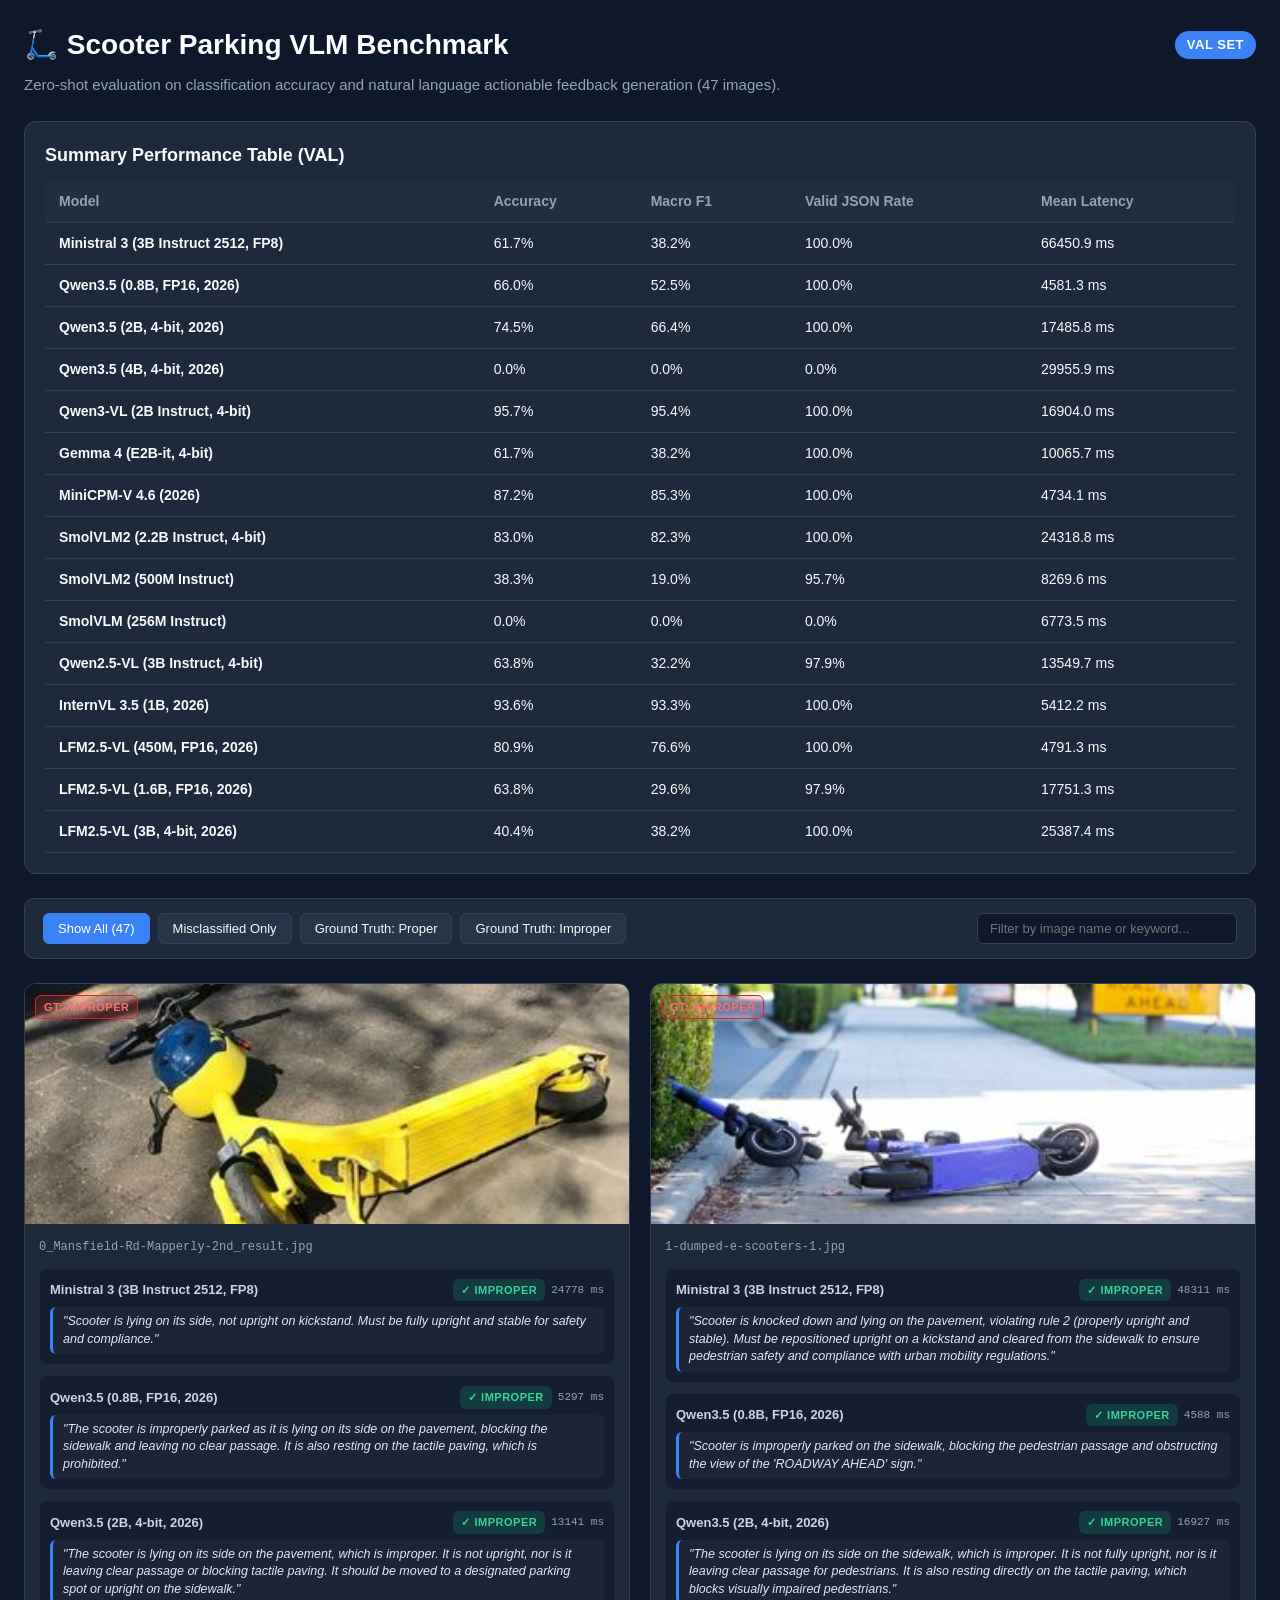
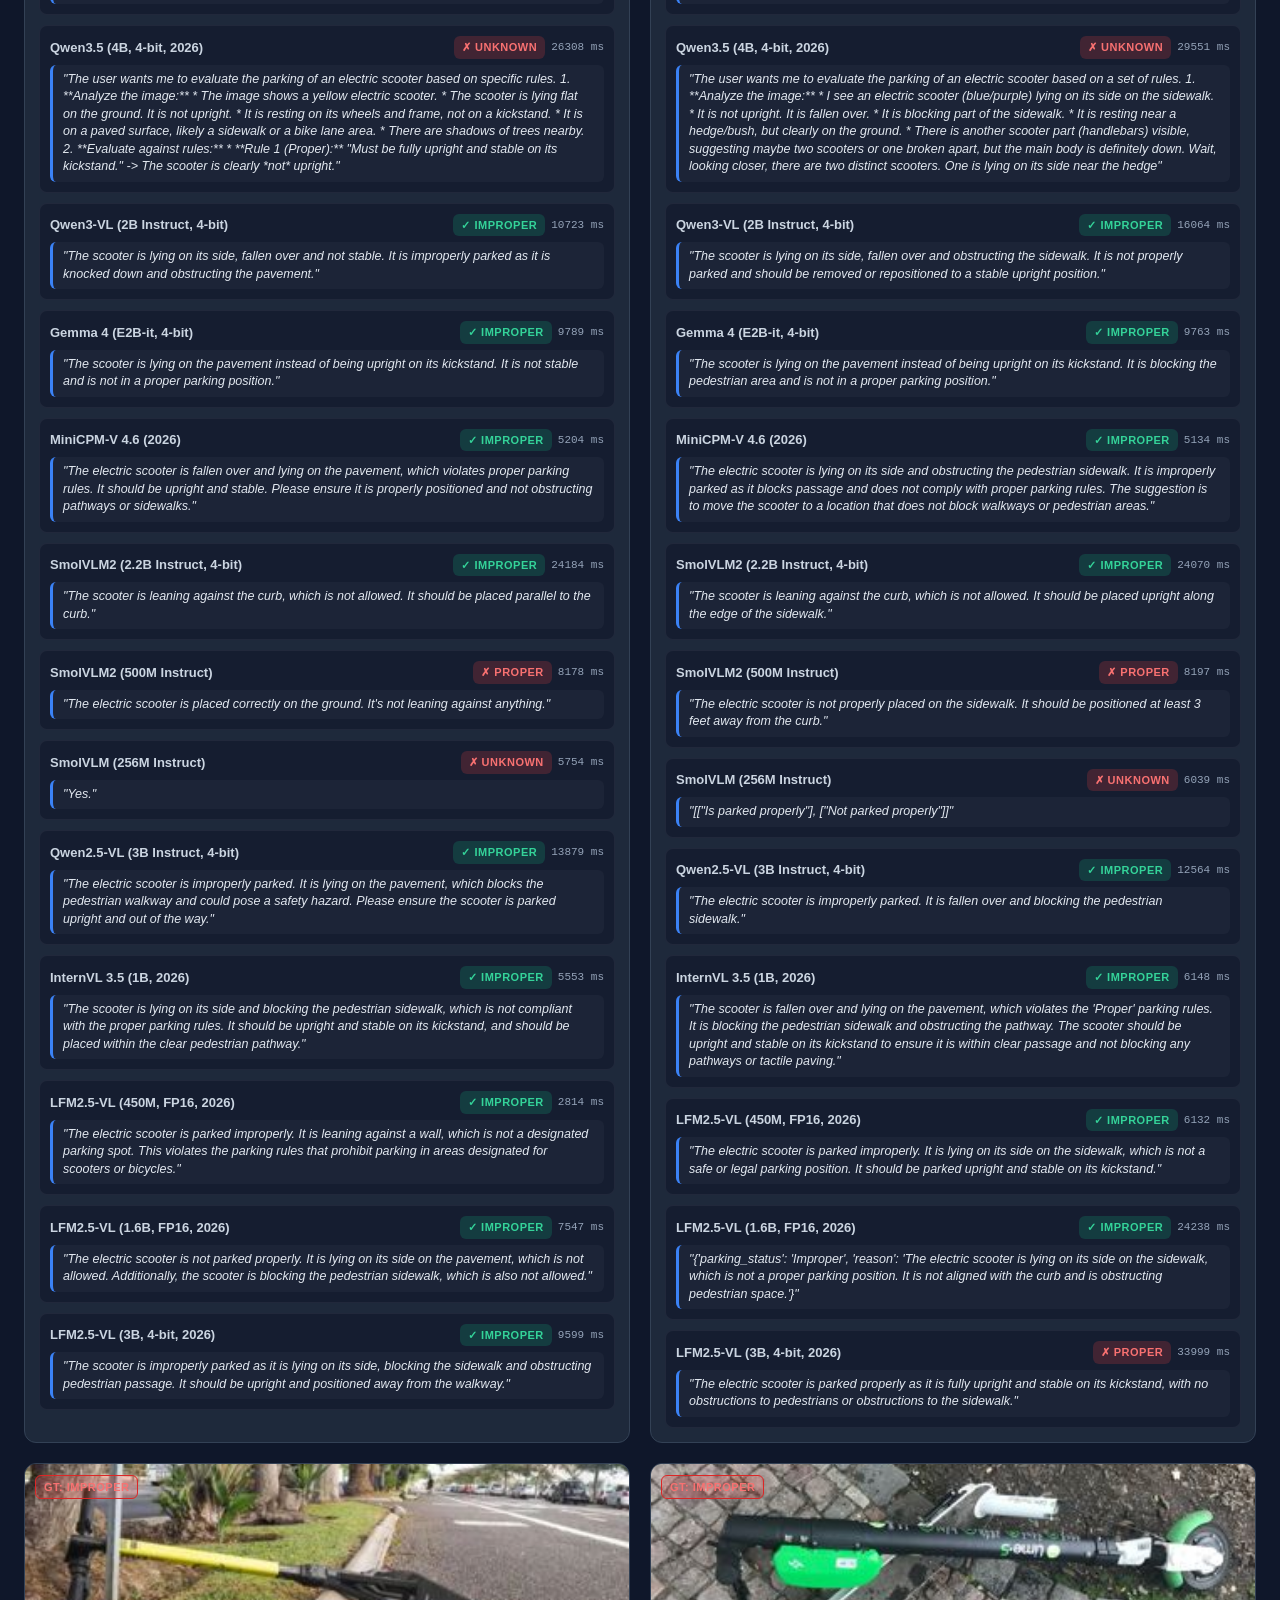
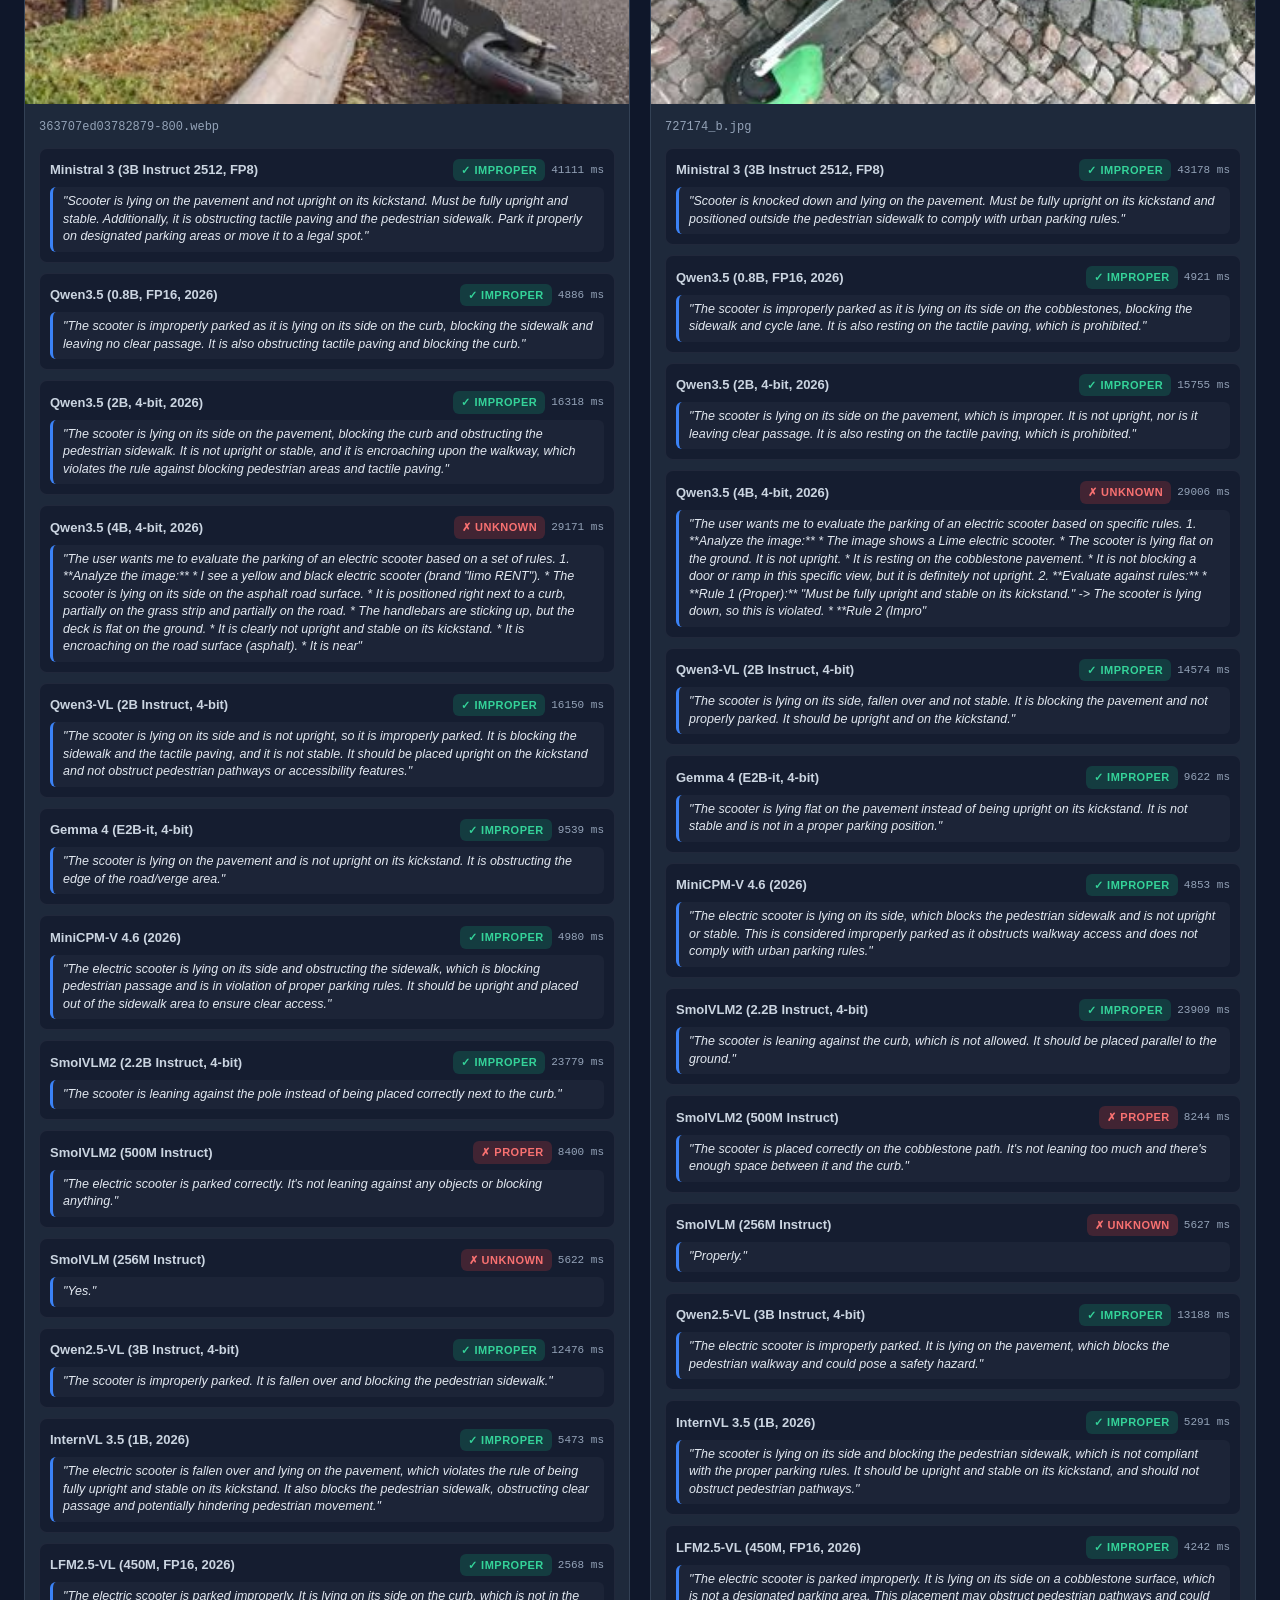
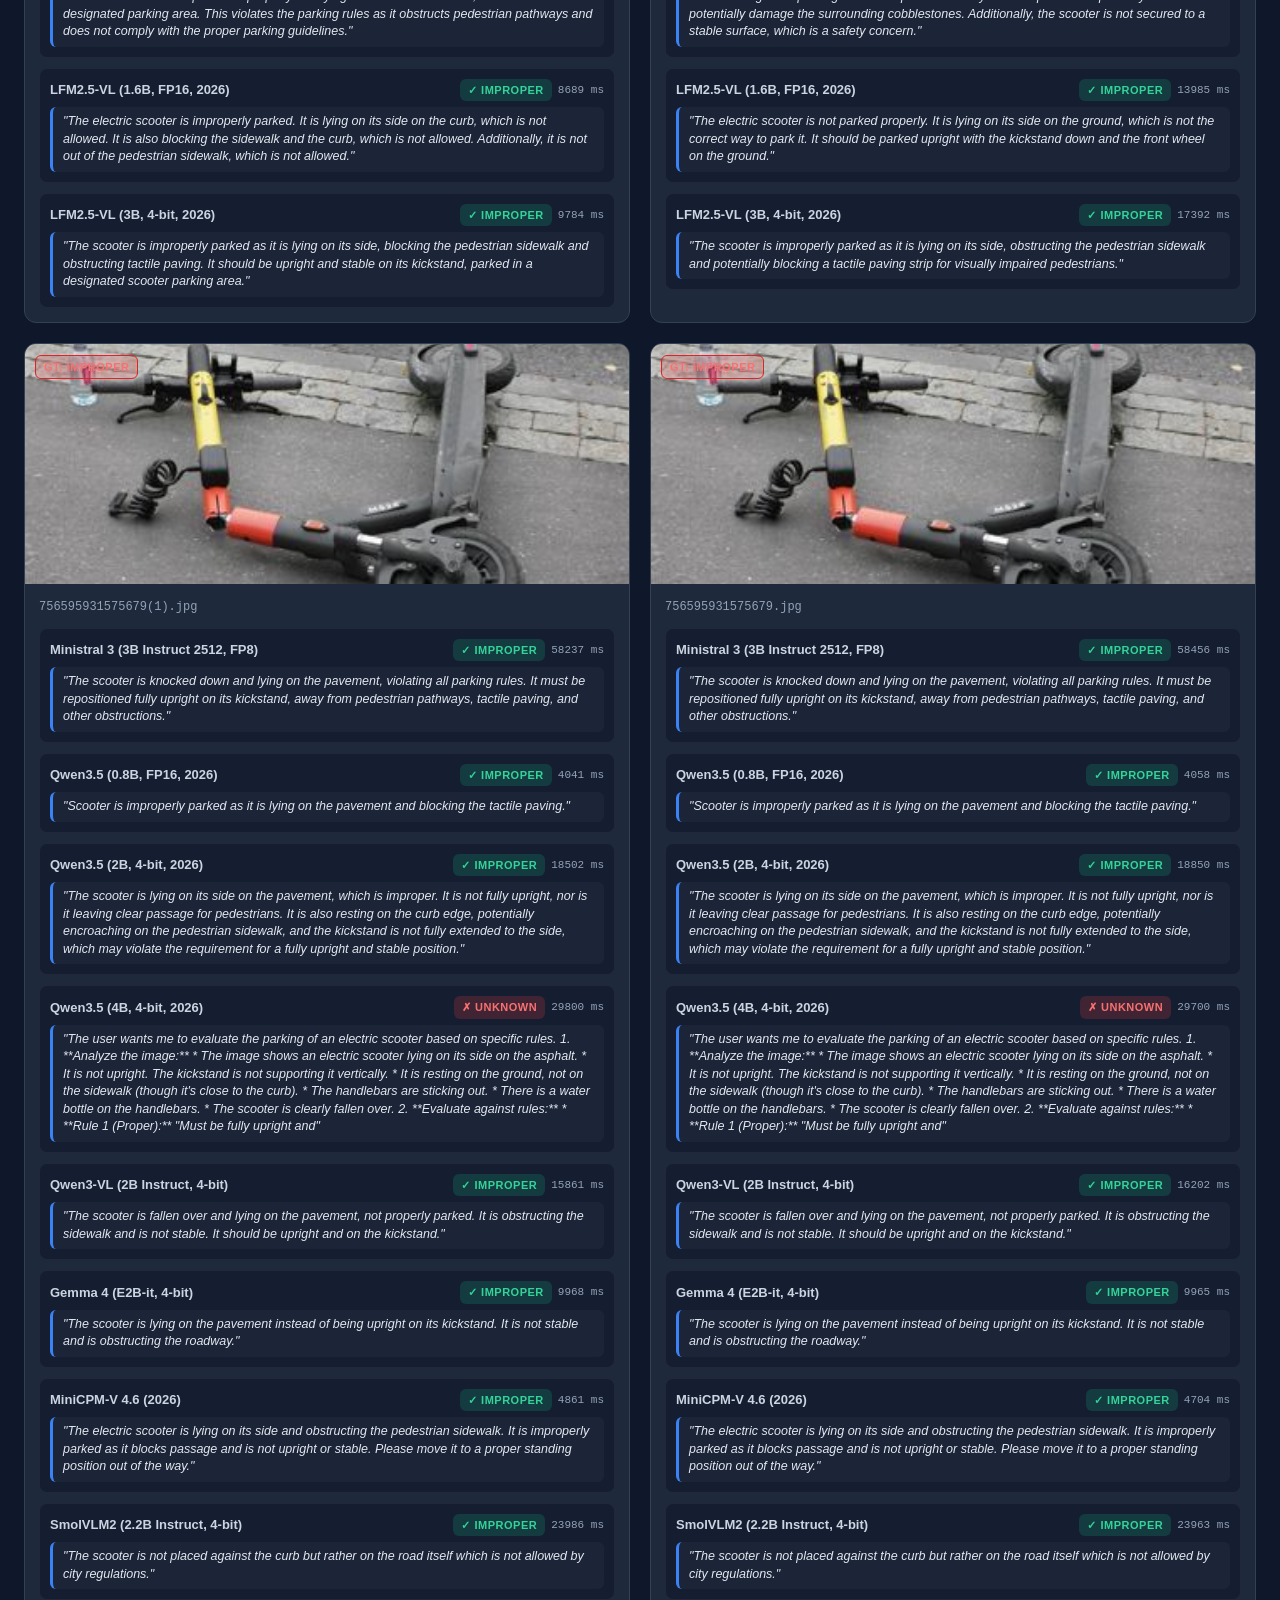
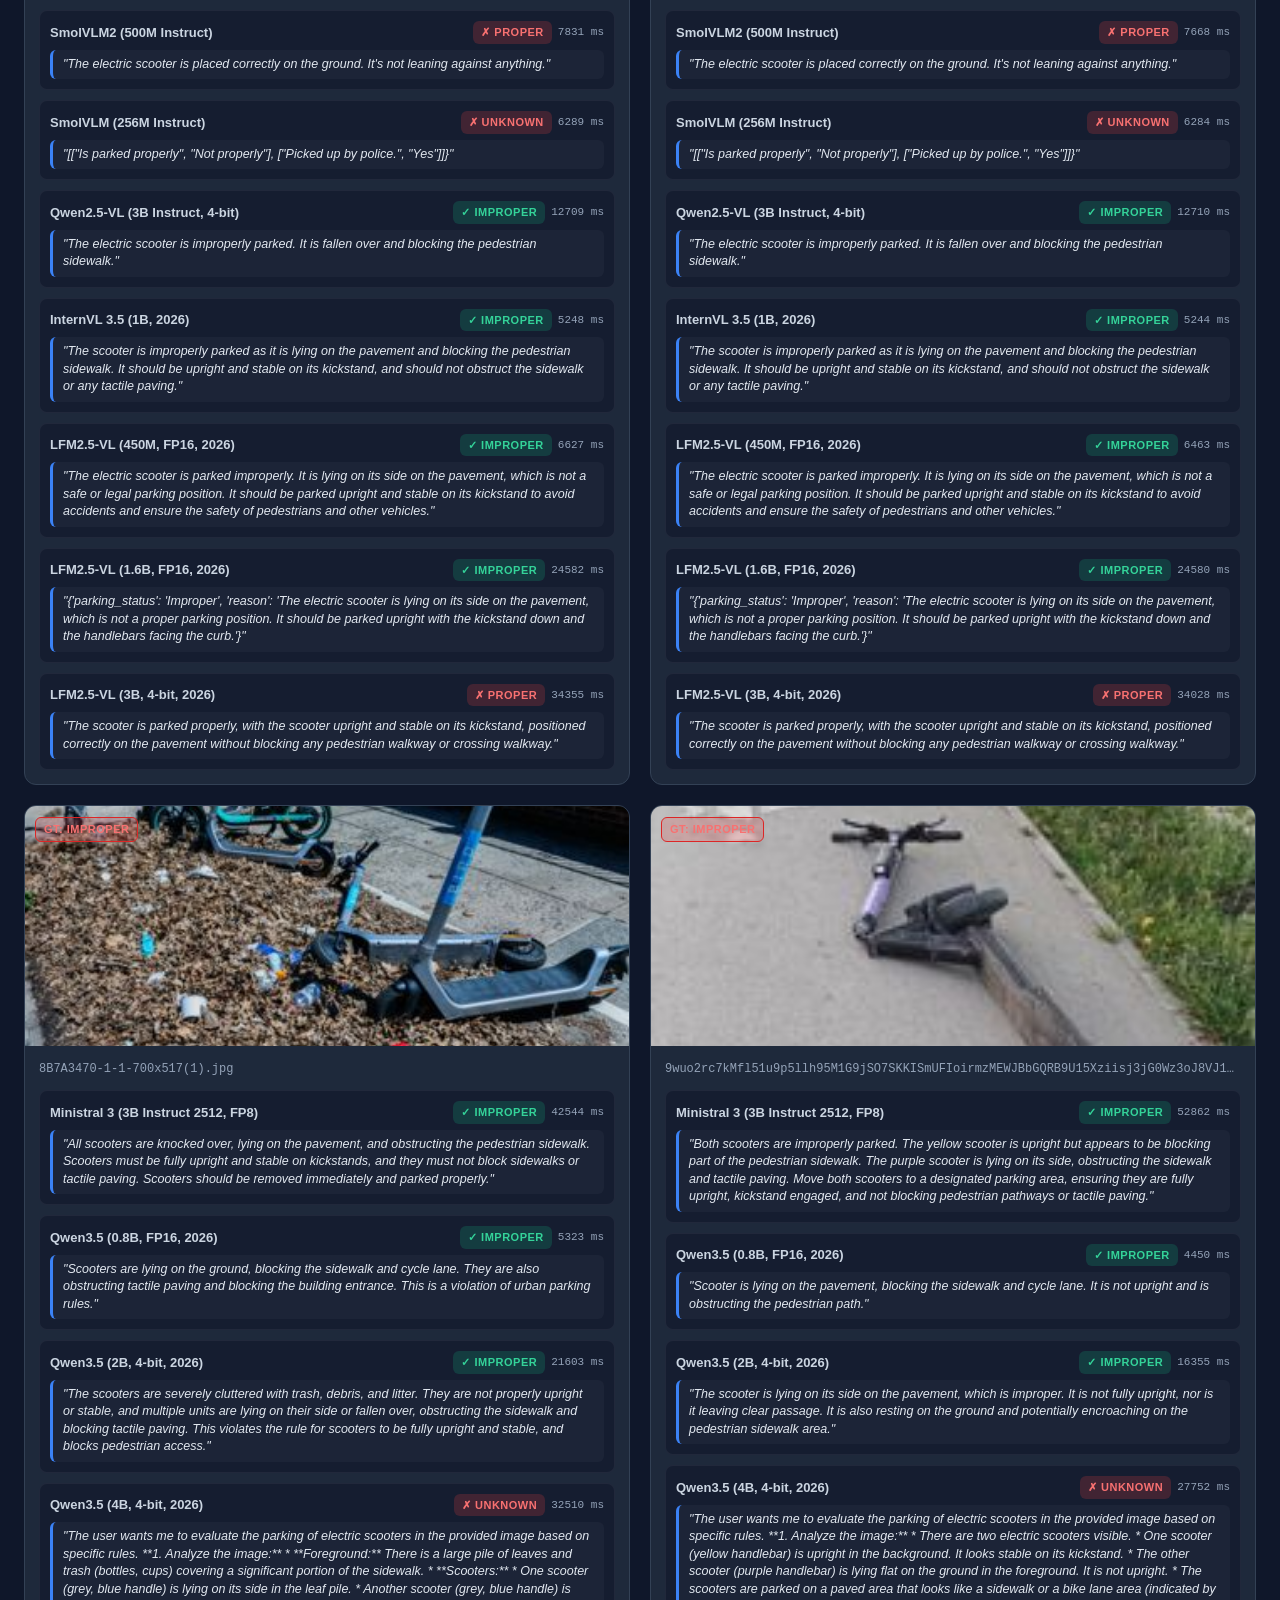
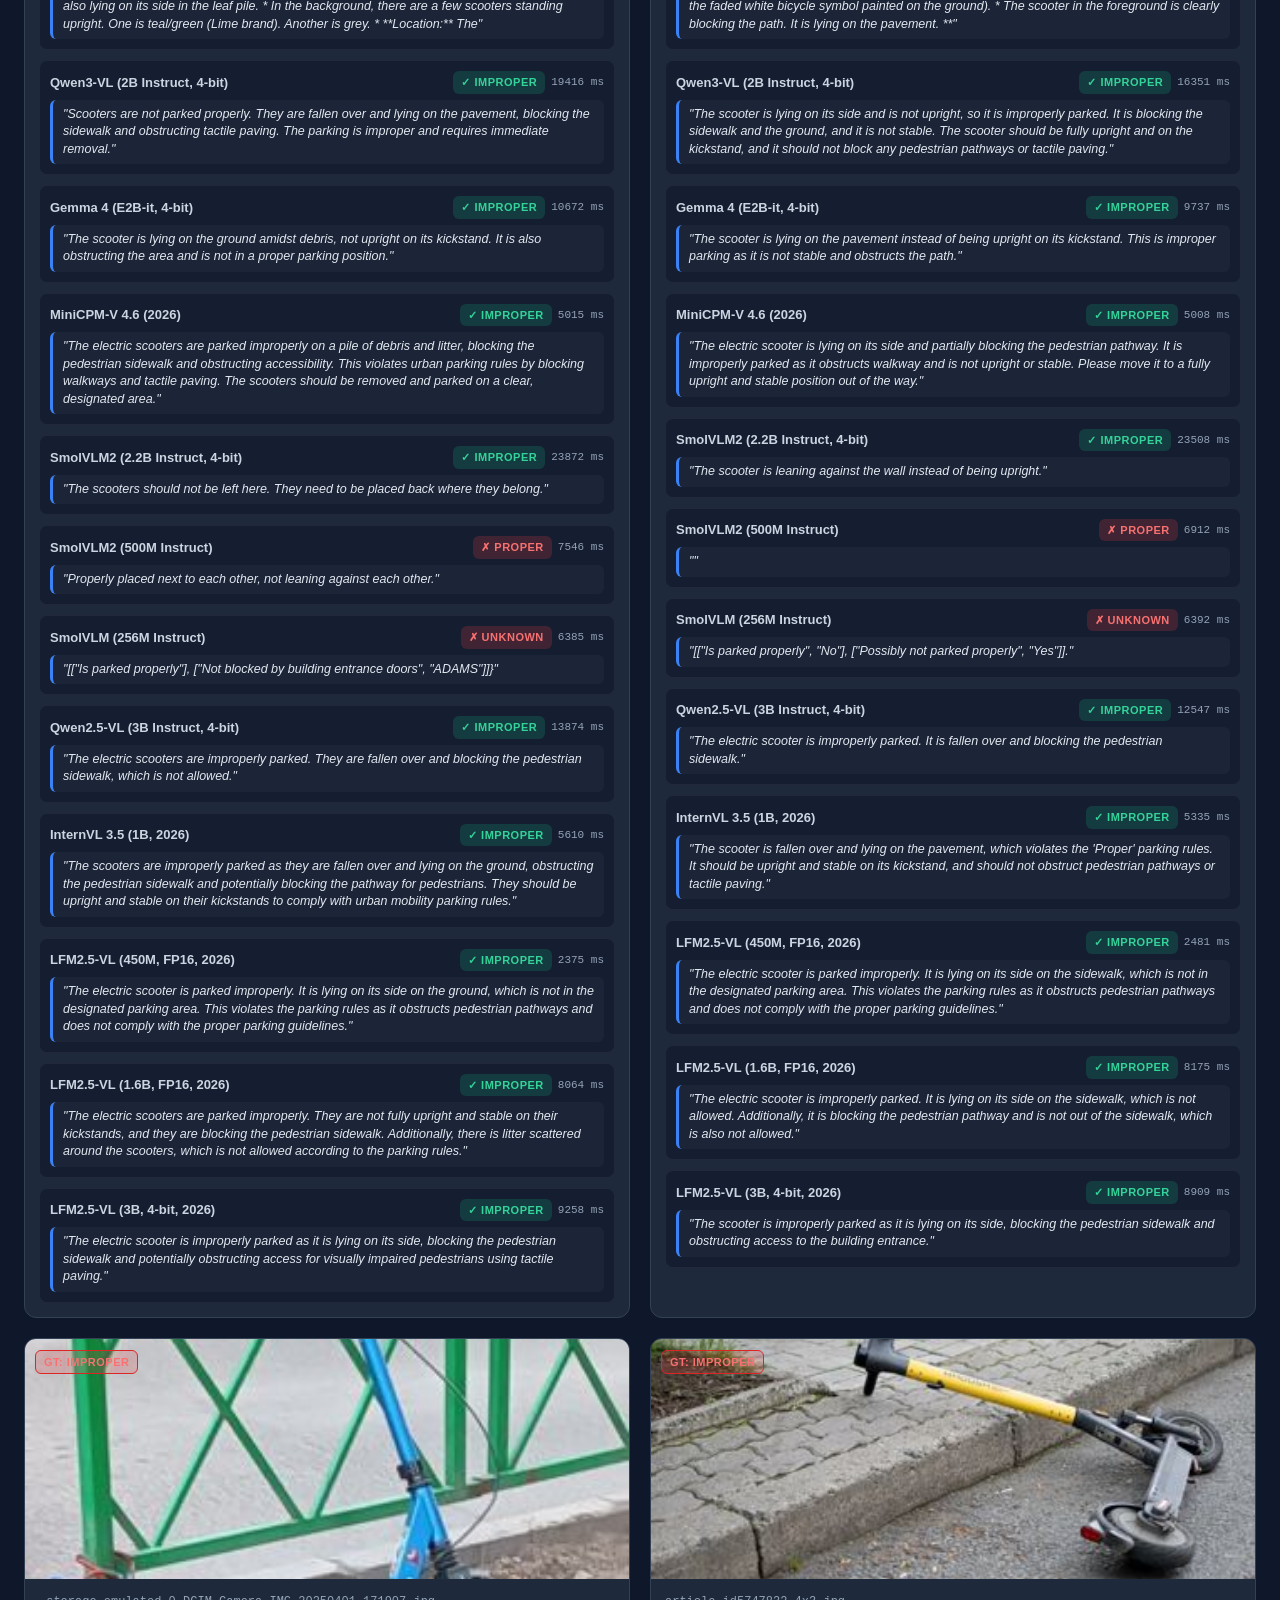
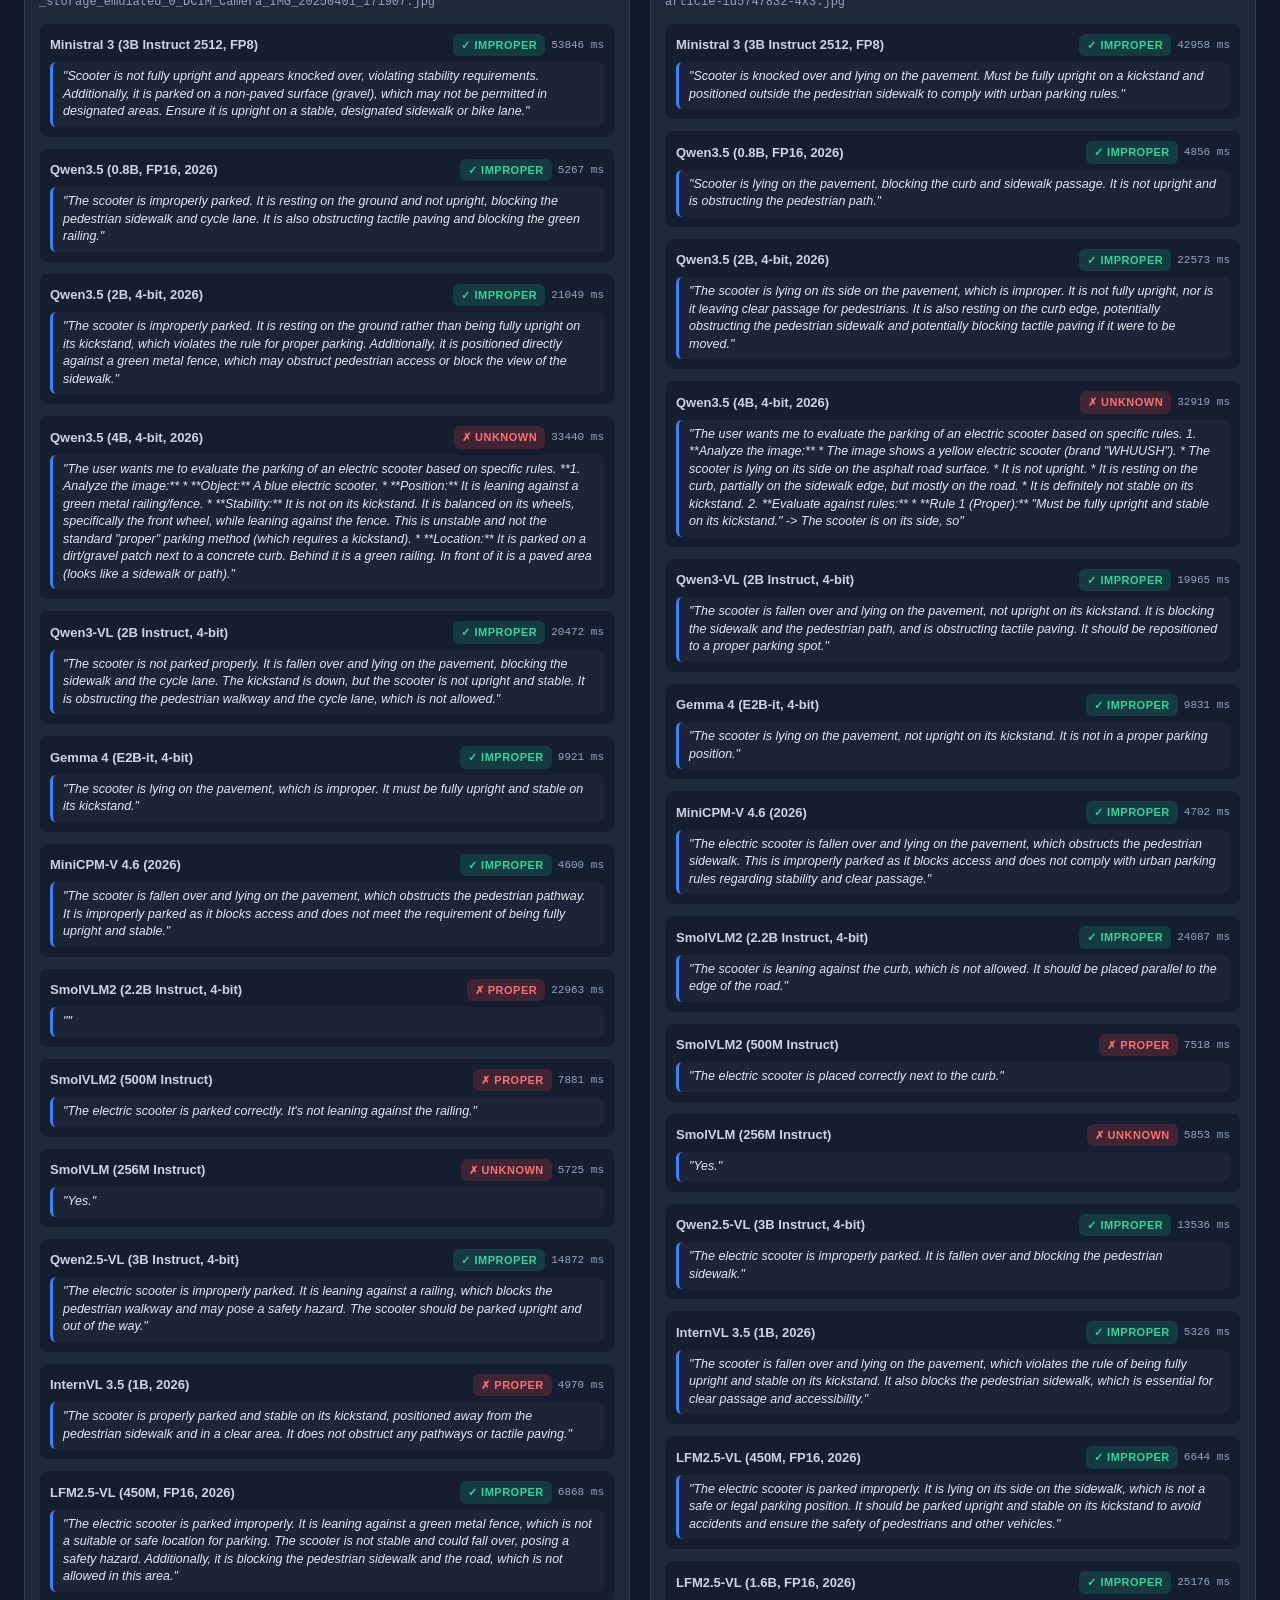
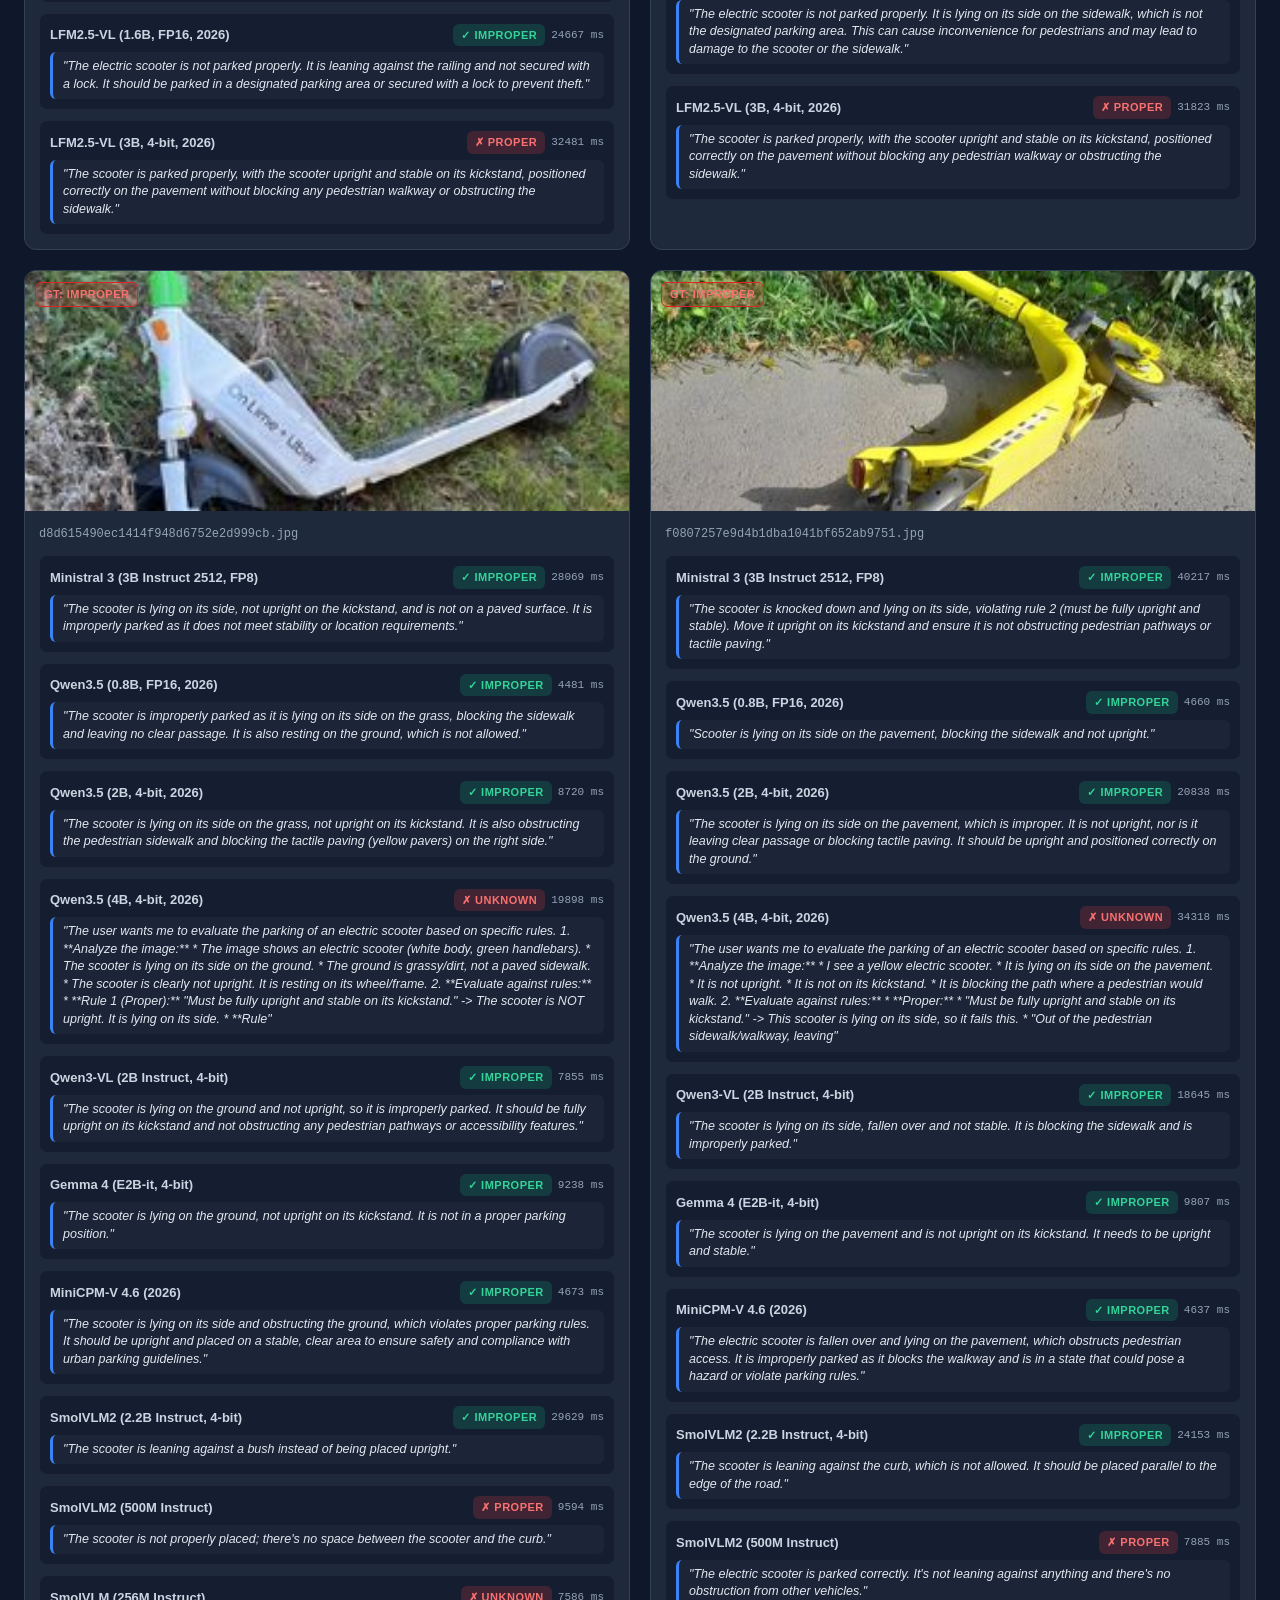
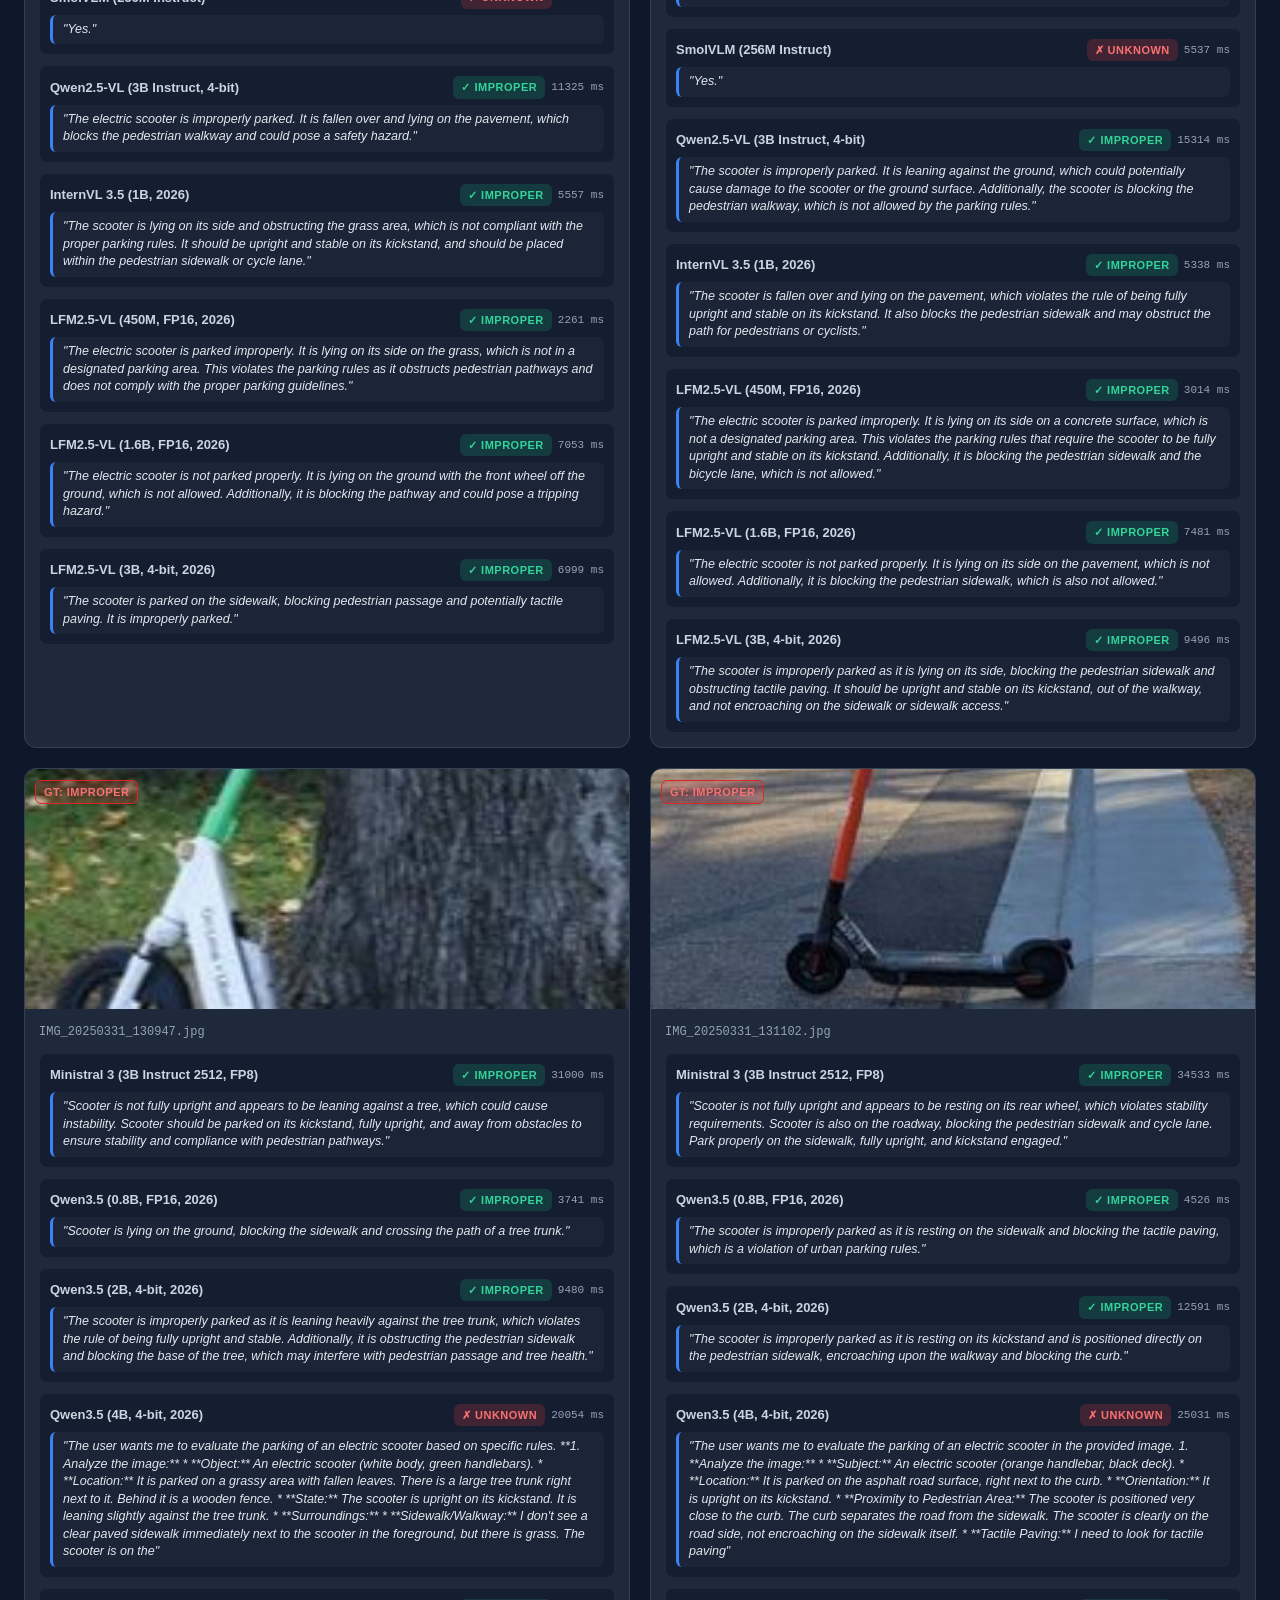
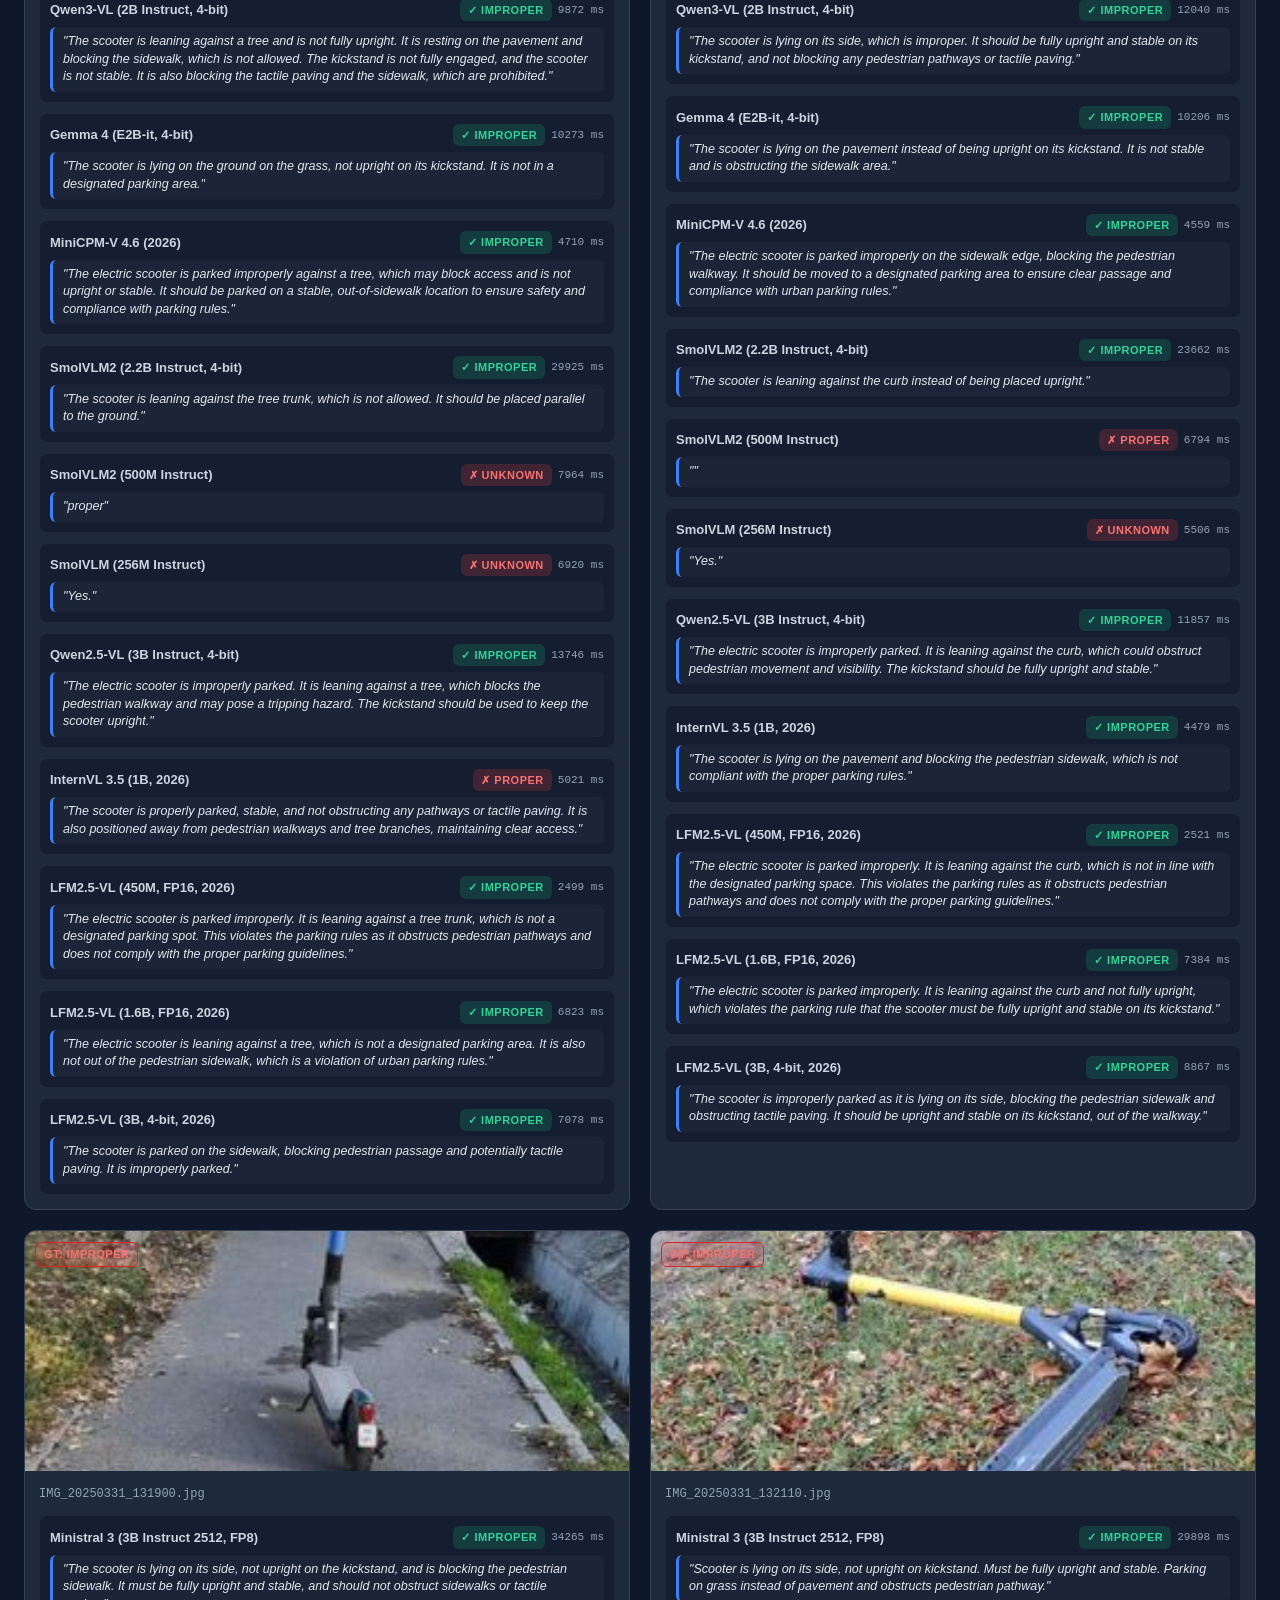
==== vlm_output/vlm_results_val.html @ 94f42966 "feat: add vlm results on val set" ====
<!DOCTYPE html>
<html lang="en">
<head>
    <meta charset="UTF-8">
    <meta name="viewport" content="width=device-width, initial-scale=1.0">
    <title>VLM Scooter Parking Gallery - VAL Split</title>
    <style>
        :root {
            --bg: #0f172a;
            --surface: #1e293b;
            --surface-hover: #334155;
            --border: #334155;
            --text: #f8fafc;
            --text-muted: #94a3b8;
            --proper: #10b981;
            --improper: #ef4444;
            --primary: #3b82f6;
            --accent: #8b5cf6;
        }
        * { box-sizing: border-box; margin: 0; padding: 0; }
        body {
            font-family: -apple-system, BlinkMacSystemFont, "Segoe UI", Roboto, Helvetica, Arial, sans-serif;
            background: var(--bg);
            color: var(--text);
            padding: 24px;
            line-height: 1.5;
        }
        .container { max-width: 1400px; margin: 0 auto; }
        header { margin-bottom: 24px; }
        .header-top { display: flex; justify-content: space-between; align-items: center; margin-bottom: 8px; }
        h1 { font-size: 28px; font-weight: 700; color: #fff; }
        .split-pill {
            background: var(--primary);
            color: #fff;
            padding: 4px 12px;
            border-radius: 9999px;
            font-size: 13px;
            font-weight: 700;
            letter-spacing: 0.5px;
        }
        p.subtitle { color: var(--text-muted); font-size: 15px; margin-bottom: 20px; }
        
        .metrics-card {
            background: var(--surface);
            border: 1px solid var(--border);
            border-radius: 12px;
            padding: 20px;
            margin-bottom: 24px;
            overflow-x: auto;
        }
        .metrics-card h2 { font-size: 18px; margin-bottom: 12px; }
        table { width: 100%; border-collapse: collapse; text-align: left; font-size: 14px; }
        th, td { padding: 10px 14px; border-bottom: 1px solid var(--border); }
        th { color: var(--text-muted); font-weight: 600; background: rgba(255,255,255,0.02); }
        
        .controls {
            display: flex;
            flex-wrap: wrap;
            gap: 12px;
            align-items: center;
            justify-content: space-between;
            margin-bottom: 24px;
            background: var(--surface);
            padding: 14px 18px;
            border-radius: 10px;
            border: 1px solid var(--border);
        }
        .btn-group { display: flex; gap: 8px; flex-wrap: wrap; }
        .btn {
            background: #273549;
            color: var(--text);
            border: 1px solid var(--border);
            padding: 7px 14px;
            border-radius: 6px;
            cursor: pointer;
            font-size: 13px;
            font-weight: 500;
            transition: all 0.15s ease;
        }
        .btn:hover, .btn.active {
            background: var(--primary);
            border-color: var(--primary);
            color: #fff;
        }
        .search-box {
            background: #0f172a;
            border: 1px solid var(--border);
            color: #fff;
            padding: 7px 12px;
            border-radius: 6px;
            font-size: 13px;
            width: 260px;
        }
        .search-box:focus { outline: none; border-color: var(--primary); }
        
        .gallery-grid {
            display: grid;
            grid-template-columns: repeat(auto-fill, minmax(400px, 1fr));
            gap: 20px;
        }
        .gallery-card {
            background: var(--surface);
            border: 1px solid var(--border);
            border-radius: 12px;
            overflow: hidden;
            display: flex;
            flex-direction: column;
            transition: transform 0.15s ease, border-color 0.15s ease;
        }
        .gallery-card:hover {
            transform: translateY(-2px);
            border-color: #475569;
        }
        .card-img-container {
            position: relative;
            background: #090d16;
            height: 240px;
            display: flex;
            align-items: center;
            justify-content: center;
            overflow: hidden;
        }
        .card-img-container img {
            width: 100%;
            height: 100%;
            object-fit: cover;
        }
        .img-overlay {
            position: absolute;
            top: 10px;
            left: 10px;
        }
        .badge {
            display: inline-block;
            padding: 3px 8px;
            border-radius: 6px;
            font-size: 11px;
            font-weight: 700;
            text-transform: uppercase;
            letter-spacing: 0.5px;
        }
        .badge-proper { background: rgba(16, 185, 129, 0.2); color: #34d399; border: 1px solid #059669; }
        .badge-improper { background: rgba(239, 68, 68, 0.2); color: #f87171; border: 1px solid #dc2626; }
        .badge-correct { background: rgba(16, 185, 129, 0.2); color: #34d399; }
        .badge-wrong { background: rgba(239, 68, 68, 0.2); color: #f87171; }
        .latency-tag { font-size: 11px; color: var(--text-muted); font-family: monospace; }
        
        .card-body { padding: 14px; flex-grow: 1; display: flex; flex-direction: column; }
        .card-filename {
            font-size: 12px;
            color: var(--text-muted);
            font-family: monospace;
            margin-bottom: 12px;
            white-space: nowrap;
            overflow: hidden;
            text-overflow: ellipsis;
        }
        .models-container { display: flex; flex-direction: column; gap: 10px; }
        .model-row {
            background: rgba(15, 23, 42, 0.6);
            border-radius: 8px;
            padding: 10px;
            border: 1px solid rgba(255,255,255,0.05);
        }
        .model-header {
            display: flex;
            justify-content: space-between;
            align-items: center;
            margin-bottom: 6px;
        }
        .model-title { font-size: 13px; font-weight: 600; color: #cbd5e1; }
        .model-badges { display: flex; gap: 6px; align-items: center; }
        .feedback-bubble {
            font-size: 12.5px;
            color: #e2e8f0;
            font-style: italic;
            line-height: 1.4;
            background: rgba(255,255,255,0.03);
            padding: 6px 10px;
            border-radius: 6px;
            border-left: 3px solid var(--primary);
        }
    </style>
</head>
<body>
    <div class="container">
        <header>
            <div class="header-top">
                <h1>🛴 Scooter Parking VLM Benchmark</h1>
                <span class="split-pill">VAL SET</span>
            </div>
            <p class="subtitle">Zero-shot evaluation on classification accuracy and natural language actionable feedback generation (47 images).</p>
        </header>

        <div class="metrics-card">
            <h2>Summary Performance Table (VAL)</h2>
            <table>
                <thead>
                    <tr>
                        <th>Model</th>
                        <th>Accuracy</th>
                        <th>Macro F1</th>
                        <th>Valid JSON Rate</th>
                        <th>Mean Latency</th>
                    </tr>
                </thead>
                <tbody>
                    
            <tr>
                <td><strong>Ministral 3 (3B Instruct 2512, FP8)</strong></td>
                <td>61.7%</td>
                <td>38.2%</td>
                <td>100.0%</td>
                <td>66450.9 ms</td>
            </tr>
            
            <tr>
                <td><strong>Qwen3.5 (0.8B, FP16, 2026)</strong></td>
                <td>66.0%</td>
                <td>52.5%</td>
                <td>100.0%</td>
                <td>4581.3 ms</td>
            </tr>
            
            <tr>
                <td><strong>Qwen3.5 (2B, 4-bit, 2026)</strong></td>
                <td>74.5%</td>
                <td>66.4%</td>
                <td>100.0%</td>
                <td>17485.8 ms</td>
            </tr>
            
            <tr>
                <td><strong>Qwen3.5 (4B, 4-bit, 2026)</strong></td>
                <td>0.0%</td>
                <td>0.0%</td>
                <td>0.0%</td>
                <td>29955.9 ms</td>
            </tr>
            
            <tr>
                <td><strong>Qwen3-VL (2B Instruct, 4-bit)</strong></td>
                <td>95.7%</td>
                <td>95.4%</td>
                <td>100.0%</td>
                <td>16904.0 ms</td>
            </tr>
            
            <tr>
                <td><strong>Gemma 4 (E2B-it, 4-bit)</strong></td>
                <td>61.7%</td>
                <td>38.2%</td>
                <td>100.0%</td>
                <td>10065.7 ms</td>
            </tr>
            
            <tr>
                <td><strong>MiniCPM-V 4.6 (2026)</strong></td>
                <td>87.2%</td>
                <td>85.3%</td>
                <td>100.0%</td>
                <td>4734.1 ms</td>
            </tr>
            
            <tr>
                <td><strong>SmolVLM2 (2.2B Instruct, 4-bit)</strong></td>
                <td>83.0%</td>
                <td>82.3%</td>
                <td>100.0%</td>
                <td>24318.8 ms</td>
            </tr>
            
            <tr>
                <td><strong>SmolVLM2 (500M Instruct)</strong></td>
                <td>38.3%</td>
                <td>19.0%</td>
                <td>95.7%</td>
                <td>8269.6 ms</td>
            </tr>
            
            <tr>
                <td><strong>SmolVLM (256M Instruct)</strong></td>
                <td>0.0%</td>
                <td>0.0%</td>
                <td>0.0%</td>
                <td>6773.5 ms</td>
            </tr>
            
            <tr>
                <td><strong>Qwen2.5-VL (3B Instruct, 4-bit)</strong></td>
                <td>63.8%</td>
                <td>32.2%</td>
                <td>97.9%</td>
                <td>13549.7 ms</td>
            </tr>
            
            <tr>
                <td><strong>InternVL 3.5 (1B, 2026)</strong></td>
                <td>93.6%</td>
                <td>93.3%</td>
                <td>100.0%</td>
                <td>5412.2 ms</td>
            </tr>
            
            <tr>
                <td><strong>LFM2.5-VL (450M, FP16, 2026)</strong></td>
                <td>80.9%</td>
                <td>76.6%</td>
                <td>100.0%</td>
                <td>4791.3 ms</td>
            </tr>
            
            <tr>
                <td><strong>LFM2.5-VL (1.6B, FP16, 2026)</strong></td>
                <td>63.8%</td>
                <td>29.6%</td>
                <td>97.9%</td>
                <td>17751.3 ms</td>
            </tr>
            
            <tr>
                <td><strong>LFM2.5-VL (3B, 4-bit, 2026)</strong></td>
                <td>40.4%</td>
                <td>38.2%</td>
                <td>100.0%</td>
                <td>25387.4 ms</td>
            </tr>
            
                </tbody>
            </table>
        </div>

        <div class="controls">
            <div class="btn-group">
                <button class="btn active" onclick="filterGallery('all')">Show All (47)</button>
                <button class="btn" onclick="filterGallery('errors')">Misclassified Only</button>
                <button class="btn" onclick="filterGallery('proper')">Ground Truth: Proper</button>
                <button class="btn" onclick="filterGallery('improper')">Ground Truth: Improper</button>
            </div>
            <input type="text" id="searchBox" class="search-box" placeholder="Filter by image name or keyword..." oninput="searchGallery()"/>
        </div>

        <div class="gallery-grid" id="galleryGrid">
            
        <div class="gallery-card card-has-error" data-gt="improper" data-err="true" data-search="data/val/improper/0_mansfield-rd-mapperly-2nd_result.jpg">
            <div class="card-img-container">
                <img src="[data-uri]" alt="data/val/improper/0_Mansfield-Rd-Mapperly-2nd_result.jpg" loading="lazy"/>
                <div class="img-overlay"><span class="badge badge-improper">GT: Improper</span></div>
            </div>
            <div class="card-body">
                <div class="card-filename" title="data/val/improper/0_Mansfield-Rd-Mapperly-2nd_result.jpg">0_Mansfield-Rd-Mapperly-2nd_result.jpg</div>
                <div class="models-container">
                    
                <div class="model-row">
                    <div class="model-header">
                        <span class="model-title">Ministral 3 (3B Instruct 2512, FP8)</span>
                        <div class="model-badges">
                            <span class="badge badge-correct">✓ Improper</span>
                            <span class="latency-tag">24778 ms</span>
                        </div>
                    </div>
                    <div class="feedback-bubble">"Scooter is lying on its side, not upright on kickstand. Must be fully upright and stable for safety and compliance."</div>
                </div>
                
                <div class="model-row">
                    <div class="model-header">
                        <span class="model-title">Qwen3.5 (0.8B, FP16, 2026)</span>
                        <div class="model-badges">
                            <span class="badge badge-correct">✓ Improper</span>
                            <span class="latency-tag">5297 ms</span>
                        </div>
                    </div>
                    <div class="feedback-bubble">"The scooter is improperly parked as it is lying on its side on the pavement, blocking the sidewalk and leaving no clear passage. It is also resting on the tactile paving, which is prohibited."</div>
                </div>
                
                <div class="model-row">
                    <div class="model-header">
                        <span class="model-title">Qwen3.5 (2B, 4-bit, 2026)</span>
                        <div class="model-badges">
                            <span class="badge badge-correct">✓ Improper</span>
                            <span class="latency-tag">13141 ms</span>
                        </div>
                    </div>
                    <div class="feedback-bubble">"The scooter is lying on its side on the pavement, which is improper. It is not upright, nor is it leaving clear passage or blocking tactile paving. It should be moved to a designated parking spot or upright on the sidewalk."</div>
                </div>
                
                <div class="model-row">
                    <div class="model-header">
                        <span class="model-title">Qwen3.5 (4B, 4-bit, 2026)</span>
                        <div class="model-badges">
                            <span class="badge badge-wrong">✗ Unknown</span>
                            <span class="latency-tag">26308 ms</span>
                        </div>
                    </div>
                    <div class="feedback-bubble">"The user wants me to evaluate the parking of an electric scooter based on specific rules.

1.  **Analyze the image:**
    *   The image shows a yellow electric scooter.
    *   The scooter is lying flat on the ground. It is not upright.
    *   It is resting on its wheels and frame, not on a kickstand.
    *   It is on a paved surface, likely a sidewalk or a bike lane area.
    *   There are shadows of trees nearby.

2.  **Evaluate against rules:**
    *   **Rule 1 (Proper):** "Must be fully upright and stable on its kickstand." -&gt; The scooter is clearly *not* upright."</div>
                </div>
                
                <div class="model-row">
                    <div class="model-header">
                        <span class="model-title">Qwen3-VL (2B Instruct, 4-bit)</span>
                        <div class="model-badges">
                            <span class="badge badge-correct">✓ Improper</span>
                            <span class="latency-tag">10723 ms</span>
                        </div>
                    </div>
                    <div class="feedback-bubble">"The scooter is lying on its side, fallen over and not stable. It is improperly parked as it is knocked down and obstructing the pavement."</div>
                </div>
                
                <div class="model-row">
                    <div class="model-header">
                        <span class="model-title">Gemma 4 (E2B-it, 4-bit)</span>
                        <div class="model-badges">
                            <span class="badge badge-correct">✓ Improper</span>
                            <span class="latency-tag">9789 ms</span>
                        </div>
                    </div>
                    <div class="feedback-bubble">"The scooter is lying on the pavement instead of being upright on its kickstand. It is not stable and is not in a proper parking position."</div>
                </div>
                
                <div class="model-row">
                    <div class="model-header">
                        <span class="model-title">MiniCPM-V 4.6 (2026)</span>
                        <div class="model-badges">
                            <span class="badge badge-correct">✓ Improper</span>
                            <span class="latency-tag">5204 ms</span>
                        </div>
                    </div>
                    <div class="feedback-bubble">"The electric scooter is fallen over and lying on the pavement, which violates proper parking rules. It should be upright and stable. Please ensure it is properly positioned and not obstructing pathways or sidewalks."</div>
                </div>
                
                <div class="model-row">
                    <div class="model-header">
                        <span class="model-title">SmolVLM2 (2.2B Instruct, 4-bit)</span>
                        <div class="model-badges">
                            <span class="badge badge-correct">✓ Improper</span>
                            <span class="latency-tag">24184 ms</span>
                        </div>
                    </div>
                    <div class="feedback-bubble">"The scooter is leaning against the curb, which is not allowed. It should be placed parallel to the curb."</div>
                </div>
                
                <div class="model-row">
                    <div class="model-header">
                        <span class="model-title">SmolVLM2 (500M Instruct)</span>
                        <div class="model-badges">
                            <span class="badge badge-wrong">✗ Proper</span>
                            <span class="latency-tag">8178 ms</span>
                        </div>
                    </div>
                    <div class="feedback-bubble">"The electric scooter is placed correctly on the ground. It's not leaning against anything."</div>
                </div>
                
                <div class="model-row">
                    <div class="model-header">
                        <span class="model-title">SmolVLM (256M Instruct)</span>
                        <div class="model-badges">
                            <span class="badge badge-wrong">✗ Unknown</span>
                            <span class="latency-tag">5754 ms</span>
                        </div>
                    </div>
                    <div class="feedback-bubble">"Yes."</div>
                </div>
                
                <div class="model-row">
                    <div class="model-header">
                        <span class="model-title">Qwen2.5-VL (3B Instruct, 4-bit)</span>
                        <div class="model-badges">
                            <span class="badge badge-correct">✓ Improper</span>
                            <span class="latency-tag">13879 ms</span>
                        </div>
                    </div>
                    <div class="feedback-bubble">"The electric scooter is improperly parked. It is lying on the pavement, which blocks the pedestrian walkway and could pose a safety hazard. Please ensure the scooter is parked upright and out of the way."</div>
                </div>
                
                <div class="model-row">
                    <div class="model-header">
                        <span class="model-title">InternVL 3.5 (1B, 2026)</span>
                        <div class="model-badges">
                            <span class="badge badge-correct">✓ Improper</span>
                            <span class="latency-tag">5553 ms</span>
                        </div>
                    </div>
                    <div class="feedback-bubble">"The scooter is lying on its side and blocking the pedestrian sidewalk, which is not compliant with the proper parking rules. It should be upright and stable on its kickstand, and should be placed within the clear pedestrian pathway."</div>
                </div>
                
                <div class="model-row">
                    <div class="model-header">
                        <span class="model-title">LFM2.5-VL (450M, FP16, 2026)</span>
                        <div class="model-badges">
                            <span class="badge badge-correct">✓ Improper</span>
                            <span class="latency-tag">2814 ms</span>
                        </div>
                    </div>
                    <div class="feedback-bubble">"The electric scooter is parked improperly. It is leaning against a wall, which is not a designated parking spot. This violates the parking rules that prohibit parking in areas designated for scooters or bicycles."</div>
                </div>
                
                <div class="model-row">
                    <div class="model-header">
                        <span class="model-title">LFM2.5-VL (1.6B, FP16, 2026)</span>
                        <div class="model-badges">
                            <span class="badge badge-correct">✓ Improper</span>
                            <span class="latency-tag">7547 ms</span>
                        </div>
                    </div>
                    <div class="feedback-bubble">"The electric scooter is not parked properly. It is lying on its side on the pavement, which is not allowed. Additionally, the scooter is blocking the pedestrian sidewalk, which is also not allowed."</div>
                </div>
                
                <div class="model-row">
                    <div class="model-header">
                        <span class="model-title">LFM2.5-VL (3B, 4-bit, 2026)</span>
                        <div class="model-badges">
                            <span class="badge badge-correct">✓ Improper</span>
                            <span class="latency-tag">9599 ms</span>
                        </div>
                    </div>
                    <div class="feedback-bubble">"The scooter is improperly parked as it is lying on its side, blocking the sidewalk and obstructing pedestrian passage. It should be upright and positioned away from the walkway."</div>
                </div>
                
                </div>
            </div>
        </div>
        
        <div class="gallery-card card-has-error" data-gt="improper" data-err="true" data-search="data/val/improper/1-dumped-e-scooters-1.jpg">
            <div class="card-img-container">
                <img src="[data-uri]" alt="data/val/improper/1-dumped-e-scooters-1.jpg" loading="lazy"/>
                <div class="img-overlay"><span class="badge badge-improper">GT: Improper</span></div>
            </div>
            <div class="card-body">
                <div class="card-filename" title="data/val/improper/1-dumped-e-scooters-1.jpg">1-dumped-e-scooters-1.jpg</div>
                <div class="models-container">
                    
                <div class="model-row">
                    <div class="model-header">
                        <span class="model-title">Ministral 3 (3B Instruct 2512, FP8)</span>
                        <div class="model-badges">
                            <span class="badge badge-correct">✓ Improper</span>
                            <span class="latency-tag">48311 ms</span>
                        </div>
                    </div>
                    <div class="feedback-bubble">"Scooter is knocked down and lying on the pavement, violating rule 2 (properly upright and stable). Must be repositioned upright on a kickstand and cleared from the sidewalk to ensure pedestrian safety and compliance with urban mobility regulations."</div>
                </div>
                
                <div class="model-row">
                    <div class="model-header">
                        <span class="model-title">Qwen3.5 (0.8B, FP16, 2026)</span>
                        <div class="model-badges">
                            <span class="badge badge-correct">✓ Improper</span>
                            <span class="latency-tag">4588 ms</span>
                        </div>
                    </div>
                    <div class="feedback-bubble">"Scooter is improperly parked on the sidewalk, blocking the pedestrian passage and obstructing the view of the 'ROADWAY AHEAD' sign."</div>
                </div>
                
                <div class="model-row">
                    <div class="model-header">
                        <span class="model-title">Qwen3.5 (2B, 4-bit, 2026)</span>
                        <div class="model-badges">
                            <span class="badge badge-correct">✓ Improper</span>
                            <span class="latency-tag">16927 ms</span>
                        </div>
                    </div>
                    <div class="feedback-bubble">"The scooter is lying on its side on the sidewalk, which is improper. It is not fully upright, nor is it leaving clear passage for pedestrians. It is also resting directly on the tactile paving, which blocks visually impaired pedestrians."</div>
                </div>
                
                <div class="model-row">
                    <div class="model-header">
                        <span class="model-title">Qwen3.5 (4B, 4-bit, 2026)</span>
                        <div class="model-badges">
                            <span class="badge badge-wrong">✗ Unknown</span>
                            <span class="latency-tag">29551 ms</span>
                        </div>
                    </div>
                    <div class="feedback-bubble">"The user wants me to evaluate the parking of an electric scooter based on a set of rules.

1.  **Analyze the image:**
    *   I see an electric scooter (blue/purple) lying on its side on the sidewalk.
    *   It is not upright. It is fallen over.
    *   It is blocking part of the sidewalk.
    *   It is resting near a hedge/bush, but clearly on the ground.
    *   There is another scooter part (handlebars) visible, suggesting maybe two scooters or one broken apart, but the main body is definitely down. Wait, looking closer, there are two distinct scooters. One is lying on its side near the hedge"</div>
                </div>
                
                <div class="model-row">
                    <div class="model-header">
                        <span class="model-title">Qwen3-VL (2B Instruct, 4-bit)</span>
                        <div class="model-badges">
                            <span class="badge badge-correct">✓ Improper</span>
                            <span class="latency-tag">16064 ms</span>
                        </div>
                    </div>
                    <div class="feedback-bubble">"The scooter is lying on its side, fallen over and obstructing the sidewalk. It is not properly parked and should be removed or repositioned to a stable upright position."</div>
                </div>
                
                <div class="model-row">
                    <div class="model-header">
                        <span class="model-title">Gemma 4 (E2B-it, 4-bit)</span>
                        <div class="model-badges">
                            <span class="badge badge-correct">✓ Improper</span>
                            <span class="latency-tag">9763 ms</span>
                        </div>
                    </div>
                    <div class="feedback-bubble">"The scooter is lying on the pavement instead of being upright on its kickstand. It is blocking the pedestrian area and is not in a proper parking position."</div>
                </div>
                
                <div class="model-row">
                    <div class="model-header">
                        <span class="model-title">MiniCPM-V 4.6 (2026)</span>
                        <div class="model-badges">
                            <span class="badge badge-correct">✓ Improper</span>
                            <span class="latency-tag">5134 ms</span>
                        </div>
                    </div>
                    <div class="feedback-bubble">"The electric scooter is lying on its side and obstructing the pedestrian sidewalk. It is improperly parked as it blocks passage and does not comply with proper parking rules. The suggestion is to move the scooter to a location that does not block walkways or pedestrian areas."</div>
                </div>
                
                <div class="model-row">
                    <div class="model-header">
                        <span class="model-title">SmolVLM2 (2.2B Instruct, 4-bit)</span>
                        <div class="model-badges">
                            <span class="badge badge-correct">✓ Improper</span>
                            <span class="latency-tag">24070 ms</span>
                        </div>
                    </div>
                    <div class="feedback-bubble">"The scooter is leaning against the curb, which is not allowed. It should be placed upright along the edge of the sidewalk."</div>
                </div>
                
                <div class="model-row">
                    <div class="model-header">
                        <span class="model-title">SmolVLM2 (500M Instruct)</span>
                        <div class="model-badges">
                            <span class="badge badge-wrong">✗ Proper</span>
                            <span class="latency-tag">8197 ms</span>
                        </div>
                    </div>
                    <div class="feedback-bubble">"The electric scooter is not properly placed on the sidewalk. It should be positioned at least 3 feet away from the curb."</div>
                </div>
                
                <div class="model-row">
                    <div class="model-header">
                        <span class="model-title">SmolVLM (256M Instruct)</span>
                        <div class="model-badges">
                            <span class="badge badge-wrong">✗ Unknown</span>
                            <span class="latency-tag">6039 ms</span>
                        </div>
                    </div>
                    <div class="feedback-bubble">"[["Is parked properly"], ["Not parked properly"]]"</div>
                </div>
                
                <div class="model-row">
                    <div class="model-header">
                        <span class="model-title">Qwen2.5-VL (3B Instruct, 4-bit)</span>
                        <div class="model-badges">
                            <span class="badge badge-correct">✓ Improper</span>
                            <span class="latency-tag">12564 ms</span>
                        </div>
                    </div>
                    <div class="feedback-bubble">"The electric scooter is improperly parked. It is fallen over and blocking the pedestrian sidewalk."</div>
                </div>
                
                <div class="model-row">
                    <div class="model-header">
                        <span class="model-title">InternVL 3.5 (1B, 2026)</span>
                        <div class="model-badges">
                            <span class="badge badge-correct">✓ Improper</span>
                            <span class="latency-tag">6148 ms</span>
                        </div>
                    </div>
                    <div class="feedback-bubble">"The scooter is fallen over and lying on the pavement, which violates the 'Proper' parking rules. It is blocking the pedestrian sidewalk and obstructing the pathway. The scooter should be upright and stable on its kickstand to ensure it is within clear passage and not blocking any pathways or tactile paving."</div>
                </div>
                
                <div class="model-row">
                    <div class="model-header">
                        <span class="model-title">LFM2.5-VL (450M, FP16, 2026)</span>
                        <div class="model-badges">
                            <span class="badge badge-correct">✓ Improper</span>
                            <span class="latency-tag">6132 ms</span>
                        </div>
                    </div>
                    <div class="feedback-bubble">"The electric scooter is parked improperly. It is lying on its side on the sidewalk, which is not a safe or legal parking position. It should be parked upright and stable on its kickstand."</div>
                </div>
                
                <div class="model-row">
                    <div class="model-header">
                        <span class="model-title">LFM2.5-VL (1.6B, FP16, 2026)</span>
                        <div class="model-badges">
                            <span class="badge badge-correct">✓ Improper</span>
                            <span class="latency-tag">24238 ms</span>
                        </div>
                    </div>
                    <div class="feedback-bubble">"{'parking_status': 'Improper', 'reason': 'The electric scooter is lying on its side on the sidewalk, which is not a proper parking position. It is not aligned with the curb and is obstructing pedestrian space.'}"</div>
                </div>
                
                <div class="model-row">
                    <div class="model-header">
                        <span class="model-title">LFM2.5-VL (3B, 4-bit, 2026)</span>
                        <div class="model-badges">
                            <span class="badge badge-wrong">✗ Proper</span>
                            <span class="latency-tag">33999 ms</span>
                        </div>
                    </div>
                    <div class="feedback-bubble">"The electric scooter is parked properly as it is fully upright and stable on its kickstand, with no obstructions to pedestrians or obstructions to the sidewalk."</div>
                </div>
                
                </div>
            </div>
        </div>
        
        <div class="gallery-card card-has-error" data-gt="improper" data-err="true" data-search="data/val/improper/363707ed03782879-800.webp">
            <div class="card-img-container">
                <img src="[data-uri]" alt="data/val/improper/363707ed03782879-800.webp" loading="lazy"/>
                <div class="img-overlay"><span class="badge badge-improper">GT: Improper</span></div>
            </div>
            <div class="card-body">
                <div class="card-filename" title="data/val/improper/363707ed03782879-800.webp">363707ed03782879-800.webp</div>
                <div class="models-container">
                    
                <div class="model-row">
                    <div class="model-header">
                        <span class="model-title">Ministral 3 (3B Instruct 2512, FP8)</span>
                        <div class="model-badges">
                            <span class="badge badge-correct">✓ Improper</span>
                            <span class="latency-tag">41111 ms</span>
                        </div>
                    </div>
                    <div class="feedback-bubble">"Scooter is lying on the pavement and not upright on its kickstand. Must be fully upright and stable. Additionally, it is obstructing tactile paving and the pedestrian sidewalk. Park it properly on designated parking areas or move it to a legal spot."</div>
                </div>
                
                <div class="model-row">
                    <div class="model-header">
                        <span class="model-title">Qwen3.5 (0.8B, FP16, 2026)</span>
                        <div class="model-badges">
                            <span class="badge badge-correct">✓ Improper</span>
                            <span class="latency-tag">4886 ms</span>
                        </div>
                    </div>
                    <div class="feedback-bubble">"The scooter is improperly parked as it is lying on its side on the curb, blocking the sidewalk and leaving no clear passage. It is also obstructing tactile paving and blocking the curb."</div>
                </div>
                
                <div class="model-row">
                    <div class="model-header">
                        <span class="model-title">Qwen3.5 (2B, 4-bit, 2026)</span>
                        <div class="model-badges">
                            <span class="badge badge-correct">✓ Improper</span>
                            <span class="latency-tag">16318 ms</span>
                        </div>
                    </div>
                    <div class="feedback-bubble">"The scooter is lying on its side on the pavement, blocking the curb and obstructing the pedestrian sidewalk. It is not upright or stable, and it is encroaching upon the walkway, which violates the rule against blocking pedestrian areas and tactile paving."</div>
                </div>
                
                <div class="model-row">
                    <div class="model-header">
                        <span class="model-title">Qwen3.5 (4B, 4-bit, 2026)</span>
                        <div class="model-badges">
                            <span class="badge badge-wrong">✗ Unknown</span>
                            <span class="latency-tag">29171 ms</span>
                        </div>
                    </div>
                    <div class="feedback-bubble">"The user wants me to evaluate the parking of an electric scooter based on a set of rules.

1.  **Analyze the image:**
    *   I see a yellow and black electric scooter (brand "limo RENT").
    *   The scooter is lying on its side on the asphalt road surface.
    *   It is positioned right next to a curb, partially on the grass strip and partially on the road.
    *   The handlebars are sticking up, but the deck is flat on the ground.
    *   It is clearly not upright and stable on its kickstand.
    *   It is encroaching on the road surface (asphalt).
    *   It is near"</div>
                </div>
                
                <div class="model-row">
                    <div class="model-header">
                        <span class="model-title">Qwen3-VL (2B Instruct, 4-bit)</span>
                        <div class="model-badges">
                            <span class="badge badge-correct">✓ Improper</span>
                            <span class="latency-tag">16150 ms</span>
                        </div>
                    </div>
                    <div class="feedback-bubble">"The scooter is lying on its side and is not upright, so it is improperly parked. It is blocking the sidewalk and the tactile paving, and it is not stable. It should be placed upright on the kickstand and not obstruct pedestrian pathways or accessibility features."</div>
                </div>
                
                <div class="model-row">
                    <div class="model-header">
                        <span class="model-title">Gemma 4 (E2B-it, 4-bit)</span>
                        <div class="model-badges">
                            <span class="badge badge-correct">✓ Improper</span>
                            <span class="latency-tag">9539 ms</span>
                        </div>
                    </div>
                    <div class="feedback-bubble">"The scooter is lying on the pavement and is not upright on its kickstand. It is obstructing the edge of the road/verge area."</div>
                </div>
                
                <div class="model-row">
                    <div class="model-header">
                        <span class="model-title">MiniCPM-V 4.6 (2026)</span>
                        <div class="model-badges">
                            <span class="badge badge-correct">✓ Improper</span>
                            <span class="latency-tag">4980 ms</span>
                        </div>
                    </div>
                    <div class="feedback-bubble">"The electric scooter is lying on its side and obstructing the sidewalk, which is blocking pedestrian passage and is in violation of proper parking rules. It should be upright and placed out of the sidewalk area to ensure clear access."</div>
                </div>
                
                <div class="model-row">
                    <div class="model-header">
                        <span class="model-title">SmolVLM2 (2.2B Instruct, 4-bit)</span>
                        <div class="model-badges">
                            <span class="badge badge-correct">✓ Improper</span>
                            <span class="latency-tag">23779 ms</span>
                        </div>
                    </div>
                    <div class="feedback-bubble">"The scooter is leaning against the pole instead of being placed correctly next to the curb."</div>
                </div>
                
                <div class="model-row">
                    <div class="model-header">
                        <span class="model-title">SmolVLM2 (500M Instruct)</span>
                        <div class="model-badges">
                            <span class="badge badge-wrong">✗ Proper</span>
                            <span class="latency-tag">8400 ms</span>
                        </div>
                    </div>
                    <div class="feedback-bubble">"The electric scooter is parked correctly. It's not leaning against any objects or blocking anything."</div>
                </div>
                
                <div class="model-row">
                    <div class="model-header">
                        <span class="model-title">SmolVLM (256M Instruct)</span>
                        <div class="model-badges">
                            <span class="badge badge-wrong">✗ Unknown</span>
                            <span class="latency-tag">5622 ms</span>
                        </div>
                    </div>
                    <div class="feedback-bubble">"Yes."</div>
                </div>
                
                <div class="model-row">
                    <div class="model-header">
                        <span class="model-title">Qwen2.5-VL (3B Instruct, 4-bit)</span>
                        <div class="model-badges">
                            <span class="badge badge-correct">✓ Improper</span>
                            <span class="latency-tag">12476 ms</span>
                        </div>
                    </div>
                    <div class="feedback-bubble">"The scooter is improperly parked. It is fallen over and blocking the pedestrian sidewalk."</div>
                </div>
                
                <div class="model-row">
                    <div class="model-header">
                        <span class="model-title">InternVL 3.5 (1B, 2026)</span>
                        <div class="model-badges">
                            <span class="badge badge-correct">✓ Improper</span>
                            <span class="latency-tag">5473 ms</span>
                        </div>
                    </div>
                    <div class="feedback-bubble">"The electric scooter is fallen over and lying on the pavement, which violates the rule of being fully upright and stable on its kickstand. It also blocks the pedestrian sidewalk, obstructing clear passage and potentially hindering pedestrian movement."</div>
                </div>
                
                <div class="model-row">
                    <div class="model-header">
                        <span class="model-title">LFM2.5-VL (450M, FP16, 2026)</span>
                        <div class="model-badges">
                            <span class="badge badge-correct">✓ Improper</span>
                            <span class="latency-tag">2568 ms</span>
                        </div>
                    </div>
                    <div class="feedback-bubble">"The electric scooter is parked improperly. It is lying on its side on the curb, which is not in the designated parking area. This violates the parking rules as it obstructs pedestrian pathways and does not comply with the proper parking guidelines."</div>
                </div>
                
                <div class="model-row">
                    <div class="model-header">
                        <span class="model-title">LFM2.5-VL (1.6B, FP16, 2026)</span>
                        <div class="model-badges">
                            <span class="badge badge-correct">✓ Improper</span>
                            <span class="latency-tag">8689 ms</span>
                        </div>
                    </div>
                    <div class="feedback-bubble">"The electric scooter is improperly parked. It is lying on its side on the curb, which is not allowed. It is also blocking the sidewalk and the curb, which is not allowed. Additionally, it is not out of the pedestrian sidewalk, which is not allowed."</div>
                </div>
                
                <div class="model-row">
                    <div class="model-header">
                        <span class="model-title">LFM2.5-VL (3B, 4-bit, 2026)</span>
                        <div class="model-badges">
                            <span class="badge badge-correct">✓ Improper</span>
                            <span class="latency-tag">9784 ms</span>
                        </div>
                    </div>
                    <div class="feedback-bubble">"The scooter is improperly parked as it is lying on its side, blocking the pedestrian sidewalk and obstructing tactile paving. It should be upright and stable on its kickstand, parked in a designated scooter parking area."</div>
                </div>
                
                </div>
            </div>
        </div>
        
        <div class="gallery-card card-has-error" data-gt="improper" data-err="true" data-search="data/val/improper/727174_b.jpg">
            <div class="card-img-container">
                <img src="[data-uri]" alt="data/val/improper/727174_b.jpg" loading="lazy"/>
                <div class="img-overlay"><span class="badge badge-improper">GT: Improper</span></div>
            </div>
            <div class="card-body">
                <div class="card-filename" title="data/val/improper/727174_b.jpg">727174_b.jpg</div>
                <div class="models-container">
                    
                <div class="model-row">
                    <div class="model-header">
                        <span class="model-title">Ministral 3 (3B Instruct 2512, FP8)</span>
                        <div class="model-badges">
                            <span class="badge badge-correct">✓ Improper</span>
                            <span class="latency-tag">43178 ms</span>
                        </div>
                    </div>
                    <div class="feedback-bubble">"Scooter is knocked down and lying on the pavement. Must be fully upright on its kickstand and positioned outside the pedestrian sidewalk to comply with urban parking rules."</div>
                </div>
                
                <div class="model-row">
                    <div class="model-header">
                        <span class="model-title">Qwen3.5 (0.8B, FP16, 2026)</span>
                        <div class="model-badges">
                            <span class="badge badge-correct">✓ Improper</span>
                            <span class="latency-tag">4921 ms</span>
                        </div>
                    </div>
                    <div class="feedback-bubble">"The scooter is improperly parked as it is lying on its side on the cobblestones, blocking the sidewalk and cycle lane. It is also resting on the tactile paving, which is prohibited."</div>
                </div>
                
                <div class="model-row">
                    <div class="model-header">
                        <span class="model-title">Qwen3.5 (2B, 4-bit, 2026)</span>
                        <div class="model-badges">
                            <span class="badge badge-correct">✓ Improper</span>
                            <span class="latency-tag">15755 ms</span>
                        </div>
                    </div>
                    <div class="feedback-bubble">"The scooter is lying on its side on the pavement, which is improper. It is not upright, nor is it leaving clear passage. It is also resting on the tactile paving, which is prohibited."</div>
                </div>
                
                <div class="model-row">
                    <div class="model-header">
                        <span class="model-title">Qwen3.5 (4B, 4-bit, 2026)</span>
                        <div class="model-badges">
                            <span class="badge badge-wrong">✗ Unknown</span>
                            <span class="latency-tag">29006 ms</span>
                        </div>
                    </div>
                    <div class="feedback-bubble">"The user wants me to evaluate the parking of an electric scooter based on specific rules.

1.  **Analyze the image:**
    *   The image shows a Lime electric scooter.
    *   The scooter is lying flat on the ground. It is not upright.
    *   It is resting on the cobblestone pavement.
    *   It is not blocking a door or ramp in this specific view, but it is definitely not upright.

2.  **Evaluate against rules:**
    *   **Rule 1 (Proper):** "Must be fully upright and stable on its kickstand." -&gt; The scooter is lying down, so this is violated.
    *   **Rule 2 (Impro"</div>
                </div>
                
                <div class="model-row">
                    <div class="model-header">
                        <span class="model-title">Qwen3-VL (2B Instruct, 4-bit)</span>
                        <div class="model-badges">
                            <span class="badge badge-correct">✓ Improper</span>
                            <span class="latency-tag">14574 ms</span>
                        </div>
                    </div>
                    <div class="feedback-bubble">"The scooter is lying on its side, fallen over and not stable. It is blocking the pavement and not properly parked. It should be upright and on the kickstand."</div>
                </div>
                
                <div class="model-row">
                    <div class="model-header">
                        <span class="model-title">Gemma 4 (E2B-it, 4-bit)</span>
                        <div class="model-badges">
                            <span class="badge badge-correct">✓ Improper</span>
                            <span class="latency-tag">9622 ms</span>
                        </div>
                    </div>
                    <div class="feedback-bubble">"The scooter is lying flat on the pavement instead of being upright on its kickstand. It is not stable and is not in a proper parking position."</div>
                </div>
                
                <div class="model-row">
                    <div class="model-header">
                        <span class="model-title">MiniCPM-V 4.6 (2026)</span>
                        <div class="model-badges">
                            <span class="badge badge-correct">✓ Improper</span>
                            <span class="latency-tag">4853 ms</span>
                        </div>
                    </div>
                    <div class="feedback-bubble">"The electric scooter is lying on its side, which blocks the pedestrian sidewalk and is not upright or stable. This is considered improperly parked as it obstructs walkway access and does not comply with urban parking rules."</div>
                </div>
                
                <div class="model-row">
                    <div class="model-header">
                        <span class="model-title">SmolVLM2 (2.2B Instruct, 4-bit)</span>
                        <div class="model-badges">
                            <span class="badge badge-correct">✓ Improper</span>
                            <span class="latency-tag">23909 ms</span>
                        </div>
                    </div>
                    <div class="feedback-bubble">"The scooter is leaning against the curb, which is not allowed. It should be placed parallel to the ground."</div>
                </div>
                
                <div class="model-row">
                    <div class="model-header">
                        <span class="model-title">SmolVLM2 (500M Instruct)</span>
                        <div class="model-badges">
                            <span class="badge badge-wrong">✗ Proper</span>
                            <span class="latency-tag">8244 ms</span>
                        </div>
                    </div>
                    <div class="feedback-bubble">"The scooter is placed correctly on the cobblestone path. It's not leaning too much and there's enough space between it and the curb."</div>
                </div>
                
                <div class="model-row">
                    <div class="model-header">
                        <span class="model-title">SmolVLM (256M Instruct)</span>
                        <div class="model-badges">
                            <span class="badge badge-wrong">✗ Unknown</span>
                            <span class="latency-tag">5627 ms</span>
                        </div>
                    </div>
                    <div class="feedback-bubble">"Properly."</div>
                </div>
                
                <div class="model-row">
                    <div class="model-header">
                        <span class="model-title">Qwen2.5-VL (3B Instruct, 4-bit)</span>
                        <div class="model-badges">
                            <span class="badge badge-correct">✓ Improper</span>
                            <span class="latency-tag">13188 ms</span>
                        </div>
                    </div>
                    <div class="feedback-bubble">"The electric scooter is improperly parked. It is lying on the pavement, which blocks the pedestrian walkway and could pose a safety hazard."</div>
                </div>
                
                <div class="model-row">
                    <div class="model-header">
                        <span class="model-title">InternVL 3.5 (1B, 2026)</span>
                        <div class="model-badges">
                            <span class="badge badge-correct">✓ Improper</span>
                            <span class="latency-tag">5291 ms</span>
                        </div>
                    </div>
                    <div class="feedback-bubble">"The scooter is lying on its side and blocking the pedestrian sidewalk, which is not compliant with the proper parking rules. It should be upright and stable on its kickstand, and should not obstruct pedestrian pathways."</div>
                </div>
                
                <div class="model-row">
                    <div class="model-header">
                        <span class="model-title">LFM2.5-VL (450M, FP16, 2026)</span>
                        <div class="model-badges">
                            <span class="badge badge-correct">✓ Improper</span>
                            <span class="latency-tag">4242 ms</span>
                        </div>
                    </div>
                    <div class="feedback-bubble">"The electric scooter is parked improperly. It is lying on its side on a cobblestone surface, which is not a designated parking area. This placement may obstruct pedestrian pathways and could potentially damage the surrounding cobblestones. Additionally, the scooter is not secured to a stable surface, which is a safety concern."</div>
                </div>
                
                <div class="model-row">
                    <div class="model-header">
                        <span class="model-title">LFM2.5-VL (1.6B, FP16, 2026)</span>
                        <div class="model-badges">
                            <span class="badge badge-correct">✓ Improper</span>
                            <span class="latency-tag">13985 ms</span>
                        </div>
                    </div>
                    <div class="feedback-bubble">"The electric scooter is not parked properly. It is lying on its side on the ground, which is not the correct way to park it. It should be parked upright with the kickstand down and the front wheel on the ground."</div>
                </div>
                
                <div class="model-row">
                    <div class="model-header">
                        <span class="model-title">LFM2.5-VL (3B, 4-bit, 2026)</span>
                        <div class="model-badges">
                            <span class="badge badge-correct">✓ Improper</span>
                            <span class="latency-tag">17392 ms</span>
                        </div>
                    </div>
                    <div class="feedback-bubble">"The scooter is improperly parked as it is lying on its side, obstructing the pedestrian sidewalk and potentially blocking a tactile paving strip for visually impaired pedestrians."</div>
                </div>
                
                </div>
            </div>
        </div>
        
        <div class="gallery-card card-has-error" data-gt="improper" data-err="true" data-search="data/val/improper/756595931575679(1).jpg">
            <div class="card-img-container">
                <img src="[data-uri]" alt="data/val/improper/756595931575679(1).jpg" loading="lazy"/>
                <div class="img-overlay"><span class="badge badge-improper">GT: Improper</span></div>
            </div>
            <div class="card-body">
                <div class="card-filename" title="data/val/improper/756595931575679(1).jpg">756595931575679(1).jpg</div>
                <div class="models-container">
                    
                <div class="model-row">
                    <div class="model-header">
                        <span class="model-title">Ministral 3 (3B Instruct 2512, FP8)</span>
                        <div class="model-badges">
                            <span class="badge badge-correct">✓ Improper</span>
                            <span class="latency-tag">58237 ms</span>
                        </div>
                    </div>
                    <div class="feedback-bubble">"The scooter is knocked down and lying on the pavement, violating all parking rules. It must be repositioned fully upright on its kickstand, away from pedestrian pathways, tactile paving, and other obstructions."</div>
                </div>
                
                <div class="model-row">
                    <div class="model-header">
                        <span class="model-title">Qwen3.5 (0.8B, FP16, 2026)</span>
                        <div class="model-badges">
                            <span class="badge badge-correct">✓ Improper</span>
                            <span class="latency-tag">4041 ms</span>
                        </div>
                    </div>
                    <div class="feedback-bubble">"Scooter is improperly parked as it is lying on the pavement and blocking the tactile paving."</div>
                </div>
                
                <div class="model-row">
                    <div class="model-header">
                        <span class="model-title">Qwen3.5 (2B, 4-bit, 2026)</span>
                        <div class="model-badges">
                            <span class="badge badge-correct">✓ Improper</span>
                            <span class="latency-tag">18502 ms</span>
                        </div>
                    </div>
                    <div class="feedback-bubble">"The scooter is lying on its side on the pavement, which is improper. It is not fully upright, nor is it leaving clear passage for pedestrians. It is also resting on the curb edge, potentially encroaching on the pedestrian sidewalk, and the kickstand is not fully extended to the side, which may violate the requirement for a fully upright and stable position."</div>
                </div>
                
                <div class="model-row">
                    <div class="model-header">
                        <span class="model-title">Qwen3.5 (4B, 4-bit, 2026)</span>
                        <div class="model-badges">
                            <span class="badge badge-wrong">✗ Unknown</span>
                            <span class="latency-tag">29800 ms</span>
                        </div>
                    </div>
                    <div class="feedback-bubble">"The user wants me to evaluate the parking of an electric scooter based on specific rules.

1.  **Analyze the image:**
    *   The image shows an electric scooter lying on its side on the asphalt.
    *   It is not upright. The kickstand is not supporting it vertically.
    *   It is resting on the ground, not on the sidewalk (though it's close to the curb).
    *   The handlebars are sticking out.
    *   There is a water bottle on the handlebars.
    *   The scooter is clearly fallen over.

2.  **Evaluate against rules:**
    *   **Rule 1 (Proper):** "Must be fully upright and"</div>
                </div>
                
                <div class="model-row">
                    <div class="model-header">
                        <span class="model-title">Qwen3-VL (2B Instruct, 4-bit)</span>
                        <div class="model-badges">
                            <span class="badge badge-correct">✓ Improper</span>
                            <span class="latency-tag">15861 ms</span>
                        </div>
                    </div>
                    <div class="feedback-bubble">"The scooter is fallen over and lying on the pavement, not properly parked. It is obstructing the sidewalk and is not stable. It should be upright and on the kickstand."</div>
                </div>
                
                <div class="model-row">
                    <div class="model-header">
                        <span class="model-title">Gemma 4 (E2B-it, 4-bit)</span>
                        <div class="model-badges">
                            <span class="badge badge-correct">✓ Improper</span>
                            <span class="latency-tag">9968 ms</span>
                        </div>
                    </div>
                    <div class="feedback-bubble">"The scooter is lying on the pavement instead of being upright on its kickstand. It is not stable and is obstructing the roadway."</div>
                </div>
                
                <div class="model-row">
                    <div class="model-header">
                        <span class="model-title">MiniCPM-V 4.6 (2026)</span>
                        <div class="model-badges">
                            <span class="badge badge-correct">✓ Improper</span>
                            <span class="latency-tag">4861 ms</span>
                        </div>
                    </div>
                    <div class="feedback-bubble">"The electric scooter is lying on its side and obstructing the pedestrian sidewalk. It is improperly parked as it blocks passage and is not upright or stable. Please move it to a proper standing position out of the way."</div>
                </div>
                
                <div class="model-row">
                    <div class="model-header">
                        <span class="model-title">SmolVLM2 (2.2B Instruct, 4-bit)</span>
                        <div class="model-badges">
                            <span class="badge badge-correct">✓ Improper</span>
                            <span class="latency-tag">23986 ms</span>
                        </div>
                    </div>
                    <div class="feedback-bubble">"The scooter is not placed against the curb but rather on the road itself which is not allowed by city regulations."</div>
                </div>
                
                <div class="model-row">
                    <div class="model-header">
                        <span class="model-title">SmolVLM2 (500M Instruct)</span>
                        <div class="model-badges">
                            <span class="badge badge-wrong">✗ Proper</span>
                            <span class="latency-tag">7831 ms</span>
                        </div>
                    </div>
                    <div class="feedback-bubble">"The electric scooter is placed correctly on the ground. It's not leaning against anything."</div>
                </div>
                
                <div class="model-row">
                    <div class="model-header">
                        <span class="model-title">SmolVLM (256M Instruct)</span>
                        <div class="model-badges">
                            <span class="badge badge-wrong">✗ Unknown</span>
                            <span class="latency-tag">6289 ms</span>
                        </div>
                    </div>
                    <div class="feedback-bubble">"[["Is parked properly", "Not properly"], ["Picked up by police.", "Yes"]]}"</div>
                </div>
                
                <div class="model-row">
                    <div class="model-header">
                        <span class="model-title">Qwen2.5-VL (3B Instruct, 4-bit)</span>
                        <div class="model-badges">
                            <span class="badge badge-correct">✓ Improper</span>
                            <span class="latency-tag">12709 ms</span>
                        </div>
                    </div>
                    <div class="feedback-bubble">"The electric scooter is improperly parked. It is fallen over and blocking the pedestrian sidewalk."</div>
                </div>
                
                <div class="model-row">
                    <div class="model-header">
                        <span class="model-title">InternVL 3.5 (1B, 2026)</span>
                        <div class="model-badges">
                            <span class="badge badge-correct">✓ Improper</span>
                            <span class="latency-tag">5248 ms</span>
                        </div>
                    </div>
                    <div class="feedback-bubble">"The scooter is improperly parked as it is lying on the pavement and blocking the pedestrian sidewalk. It should be upright and stable on its kickstand, and should not obstruct the sidewalk or any tactile paving."</div>
                </div>
                
                <div class="model-row">
                    <div class="model-header">
                        <span class="model-title">LFM2.5-VL (450M, FP16, 2026)</span>
                        <div class="model-badges">
                            <span class="badge badge-correct">✓ Improper</span>
                            <span class="latency-tag">6627 ms</span>
                        </div>
                    </div>
                    <div class="feedback-bubble">"The electric scooter is parked improperly. It is lying on its side on the pavement, which is not a safe or legal parking position. It should be parked upright and stable on its kickstand to avoid accidents and ensure the safety of pedestrians and other vehicles."</div>
                </div>
                
                <div class="model-row">
                    <div class="model-header">
                        <span class="model-title">LFM2.5-VL (1.6B, FP16, 2026)</span>
                        <div class="model-badges">
                            <span class="badge badge-correct">✓ Improper</span>
                            <span class="latency-tag">24582 ms</span>
                        </div>
                    </div>
                    <div class="feedback-bubble">"{'parking_status': 'Improper', 'reason': 'The electric scooter is lying on its side on the pavement, which is not a proper parking position. It should be parked upright with the kickstand down and the handlebars facing the curb.'}"</div>
                </div>
                
                <div class="model-row">
                    <div class="model-header">
                        <span class="model-title">LFM2.5-VL (3B, 4-bit, 2026)</span>
                        <div class="model-badges">
                            <span class="badge badge-wrong">✗ Proper</span>
                            <span class="latency-tag">34355 ms</span>
                        </div>
                    </div>
                    <div class="feedback-bubble">"The scooter is parked properly, with the scooter upright and stable on its kickstand, positioned correctly on the pavement without blocking any pedestrian walkway or crossing walkway."</div>
                </div>
                
                </div>
            </div>
        </div>
        
        <div class="gallery-card card-has-error" data-gt="improper" data-err="true" data-search="data/val/improper/756595931575679.jpg">
            <div class="card-img-container">
                <img src="[data-uri]" alt="data/val/improper/756595931575679.jpg" loading="lazy"/>
                <div class="img-overlay"><span class="badge badge-improper">GT: Improper</span></div>
            </div>
            <div class="card-body">
                <div class="card-filename" title="data/val/improper/756595931575679.jpg">756595931575679.jpg</div>
                <div class="models-container">
                    
                <div class="model-row">
                    <div class="model-header">
                        <span class="model-title">Ministral 3 (3B Instruct 2512, FP8)</span>
                        <div class="model-badges">
                            <span class="badge badge-correct">✓ Improper</span>
                            <span class="latency-tag">58456 ms</span>
                        </div>
                    </div>
                    <div class="feedback-bubble">"The scooter is knocked down and lying on the pavement, violating all parking rules. It must be repositioned fully upright on its kickstand, away from pedestrian pathways, tactile paving, and other obstructions."</div>
                </div>
                
                <div class="model-row">
                    <div class="model-header">
                        <span class="model-title">Qwen3.5 (0.8B, FP16, 2026)</span>
                        <div class="model-badges">
                            <span class="badge badge-correct">✓ Improper</span>
                            <span class="latency-tag">4058 ms</span>
                        </div>
                    </div>
                    <div class="feedback-bubble">"Scooter is improperly parked as it is lying on the pavement and blocking the tactile paving."</div>
                </div>
                
                <div class="model-row">
                    <div class="model-header">
                        <span class="model-title">Qwen3.5 (2B, 4-bit, 2026)</span>
                        <div class="model-badges">
                            <span class="badge badge-correct">✓ Improper</span>
                            <span class="latency-tag">18850 ms</span>
                        </div>
                    </div>
                    <div class="feedback-bubble">"The scooter is lying on its side on the pavement, which is improper. It is not fully upright, nor is it leaving clear passage for pedestrians. It is also resting on the curb edge, potentially encroaching on the pedestrian sidewalk, and the kickstand is not fully extended to the side, which may violate the requirement for a fully upright and stable position."</div>
                </div>
                
                <div class="model-row">
                    <div class="model-header">
                        <span class="model-title">Qwen3.5 (4B, 4-bit, 2026)</span>
                        <div class="model-badges">
                            <span class="badge badge-wrong">✗ Unknown</span>
                            <span class="latency-tag">29700 ms</span>
                        </div>
                    </div>
                    <div class="feedback-bubble">"The user wants me to evaluate the parking of an electric scooter based on specific rules.

1.  **Analyze the image:**
    *   The image shows an electric scooter lying on its side on the asphalt.
    *   It is not upright. The kickstand is not supporting it vertically.
    *   It is resting on the ground, not on the sidewalk (though it's close to the curb).
    *   The handlebars are sticking out.
    *   There is a water bottle on the handlebars.
    *   The scooter is clearly fallen over.

2.  **Evaluate against rules:**
    *   **Rule 1 (Proper):** "Must be fully upright and"</div>
                </div>
                
                <div class="model-row">
                    <div class="model-header">
                        <span class="model-title">Qwen3-VL (2B Instruct, 4-bit)</span>
                        <div class="model-badges">
                            <span class="badge badge-correct">✓ Improper</span>
                            <span class="latency-tag">16202 ms</span>
                        </div>
                    </div>
                    <div class="feedback-bubble">"The scooter is fallen over and lying on the pavement, not properly parked. It is obstructing the sidewalk and is not stable. It should be upright and on the kickstand."</div>
                </div>
                
                <div class="model-row">
                    <div class="model-header">
                        <span class="model-title">Gemma 4 (E2B-it, 4-bit)</span>
                        <div class="model-badges">
                            <span class="badge badge-correct">✓ Improper</span>
                            <span class="latency-tag">9965 ms</span>
                        </div>
                    </div>
                    <div class="feedback-bubble">"The scooter is lying on the pavement instead of being upright on its kickstand. It is not stable and is obstructing the roadway."</div>
                </div>
                
                <div class="model-row">
                    <div class="model-header">
                        <span class="model-title">MiniCPM-V 4.6 (2026)</span>
                        <div class="model-badges">
                            <span class="badge badge-correct">✓ Improper</span>
                            <span class="latency-tag">4704 ms</span>
                        </div>
                    </div>
                    <div class="feedback-bubble">"The electric scooter is lying on its side and obstructing the pedestrian sidewalk. It is improperly parked as it blocks passage and is not upright or stable. Please move it to a proper standing position out of the way."</div>
                </div>
                
                <div class="model-row">
                    <div class="model-header">
                        <span class="model-title">SmolVLM2 (2.2B Instruct, 4-bit)</span>
                        <div class="model-badges">
                            <span class="badge badge-correct">✓ Improper</span>
                            <span class="latency-tag">23963 ms</span>
                        </div>
                    </div>
                    <div class="feedback-bubble">"The scooter is not placed against the curb but rather on the road itself which is not allowed by city regulations."</div>
                </div>
                
                <div class="model-row">
                    <div class="model-header">
                        <span class="model-title">SmolVLM2 (500M Instruct)</span>
                        <div class="model-badges">
                            <span class="badge badge-wrong">✗ Proper</span>
                            <span class="latency-tag">7668 ms</span>
                        </div>
                    </div>
                    <div class="feedback-bubble">"The electric scooter is placed correctly on the ground. It's not leaning against anything."</div>
                </div>
                
                <div class="model-row">
                    <div class="model-header">
                        <span class="model-title">SmolVLM (256M Instruct)</span>
                        <div class="model-badges">
                            <span class="badge badge-wrong">✗ Unknown</span>
                            <span class="latency-tag">6284 ms</span>
                        </div>
                    </div>
                    <div class="feedback-bubble">"[["Is parked properly", "Not properly"], ["Picked up by police.", "Yes"]]}"</div>
                </div>
                
                <div class="model-row">
                    <div class="model-header">
                        <span class="model-title">Qwen2.5-VL (3B Instruct, 4-bit)</span>
                        <div class="model-badges">
                            <span class="badge badge-correct">✓ Improper</span>
                            <span class="latency-tag">12710 ms</span>
                        </div>
                    </div>
                    <div class="feedback-bubble">"The electric scooter is improperly parked. It is fallen over and blocking the pedestrian sidewalk."</div>
                </div>
                
                <div class="model-row">
                    <div class="model-header">
                        <span class="model-title">InternVL 3.5 (1B, 2026)</span>
                        <div class="model-badges">
                            <span class="badge badge-correct">✓ Improper</span>
                            <span class="latency-tag">5244 ms</span>
                        </div>
                    </div>
                    <div class="feedback-bubble">"The scooter is improperly parked as it is lying on the pavement and blocking the pedestrian sidewalk. It should be upright and stable on its kickstand, and should not obstruct the sidewalk or any tactile paving."</div>
                </div>
                
                <div class="model-row">
                    <div class="model-header">
                        <span class="model-title">LFM2.5-VL (450M, FP16, 2026)</span>
                        <div class="model-badges">
                            <span class="badge badge-correct">✓ Improper</span>
                            <span class="latency-tag">6463 ms</span>
                        </div>
                    </div>
                    <div class="feedback-bubble">"The electric scooter is parked improperly. It is lying on its side on the pavement, which is not a safe or legal parking position. It should be parked upright and stable on its kickstand to avoid accidents and ensure the safety of pedestrians and other vehicles."</div>
                </div>
                
                <div class="model-row">
                    <div class="model-header">
                        <span class="model-title">LFM2.5-VL (1.6B, FP16, 2026)</span>
                        <div class="model-badges">
                            <span class="badge badge-correct">✓ Improper</span>
                            <span class="latency-tag">24580 ms</span>
                        </div>
                    </div>
                    <div class="feedback-bubble">"{'parking_status': 'Improper', 'reason': 'The electric scooter is lying on its side on the pavement, which is not a proper parking position. It should be parked upright with the kickstand down and the handlebars facing the curb.'}"</div>
                </div>
                
                <div class="model-row">
                    <div class="model-header">
                        <span class="model-title">LFM2.5-VL (3B, 4-bit, 2026)</span>
                        <div class="model-badges">
                            <span class="badge badge-wrong">✗ Proper</span>
                            <span class="latency-tag">34028 ms</span>
                        </div>
                    </div>
                    <div class="feedback-bubble">"The scooter is parked properly, with the scooter upright and stable on its kickstand, positioned correctly on the pavement without blocking any pedestrian walkway or crossing walkway."</div>
                </div>
                
                </div>
            </div>
        </div>
        
        <div class="gallery-card card-has-error" data-gt="improper" data-err="true" data-search="data/val/improper/8b7a3470-1-1-700x517(1).jpg">
            <div class="card-img-container">
                <img src="[data-uri]" alt="data/val/improper/8B7A3470-1-1-700x517(1).jpg" loading="lazy"/>
                <div class="img-overlay"><span class="badge badge-improper">GT: Improper</span></div>
            </div>
            <div class="card-body">
                <div class="card-filename" title="data/val/improper/8B7A3470-1-1-700x517(1).jpg">8B7A3470-1-1-700x517(1).jpg</div>
                <div class="models-container">
                    
                <div class="model-row">
                    <div class="model-header">
                        <span class="model-title">Ministral 3 (3B Instruct 2512, FP8)</span>
                        <div class="model-badges">
                            <span class="badge badge-correct">✓ Improper</span>
                            <span class="latency-tag">42544 ms</span>
                        </div>
                    </div>
                    <div class="feedback-bubble">"All scooters are knocked over, lying on the pavement, and obstructing the pedestrian sidewalk. Scooters must be fully upright and stable on kickstands, and they must not block sidewalks or tactile paving. Scooters should be removed immediately and parked properly."</div>
                </div>
                
                <div class="model-row">
                    <div class="model-header">
                        <span class="model-title">Qwen3.5 (0.8B, FP16, 2026)</span>
                        <div class="model-badges">
                            <span class="badge badge-correct">✓ Improper</span>
                            <span class="latency-tag">5323 ms</span>
                        </div>
                    </div>
                    <div class="feedback-bubble">"Scooters are lying on the ground, blocking the sidewalk and cycle lane. They are also obstructing tactile paving and blocking the building entrance. This is a violation of urban parking rules."</div>
                </div>
                
                <div class="model-row">
                    <div class="model-header">
                        <span class="model-title">Qwen3.5 (2B, 4-bit, 2026)</span>
                        <div class="model-badges">
                            <span class="badge badge-correct">✓ Improper</span>
                            <span class="latency-tag">21603 ms</span>
                        </div>
                    </div>
                    <div class="feedback-bubble">"The scooters are severely cluttered with trash, debris, and litter. They are not properly upright or stable, and multiple units are lying on their side or fallen over, obstructing the sidewalk and blocking tactile paving. This violates the rule for scooters to be fully upright and stable, and blocks pedestrian access."</div>
                </div>
                
                <div class="model-row">
                    <div class="model-header">
                        <span class="model-title">Qwen3.5 (4B, 4-bit, 2026)</span>
                        <div class="model-badges">
                            <span class="badge badge-wrong">✗ Unknown</span>
                            <span class="latency-tag">32510 ms</span>
                        </div>
                    </div>
                    <div class="feedback-bubble">"The user wants me to evaluate the parking of electric scooters in the provided image based on specific rules.

**1. Analyze the image:**
*   **Foreground:** There is a large pile of leaves and trash (bottles, cups) covering a significant portion of the sidewalk.
*   **Scooters:**
    *   One scooter (grey, blue handle) is lying on its side in the leaf pile.
    *   Another scooter (grey, blue handle) is also lying on its side in the leaf pile.
    *   In the background, there are a few scooters standing upright. One is teal/green (Lime brand). Another is grey.
*   **Location:** The"</div>
                </div>
                
                <div class="model-row">
                    <div class="model-header">
                        <span class="model-title">Qwen3-VL (2B Instruct, 4-bit)</span>
                        <div class="model-badges">
                            <span class="badge badge-correct">✓ Improper</span>
                            <span class="latency-tag">19416 ms</span>
                        </div>
                    </div>
                    <div class="feedback-bubble">"Scooters are not parked properly. They are fallen over and lying on the pavement, blocking the sidewalk and obstructing tactile paving. The parking is improper and requires immediate removal."</div>
                </div>
                
                <div class="model-row">
                    <div class="model-header">
                        <span class="model-title">Gemma 4 (E2B-it, 4-bit)</span>
                        <div class="model-badges">
                            <span class="badge badge-correct">✓ Improper</span>
                            <span class="latency-tag">10672 ms</span>
                        </div>
                    </div>
                    <div class="feedback-bubble">"The scooter is lying on the ground amidst debris, not upright on its kickstand. It is also obstructing the area and is not in a proper parking position."</div>
                </div>
                
                <div class="model-row">
                    <div class="model-header">
                        <span class="model-title">MiniCPM-V 4.6 (2026)</span>
                        <div class="model-badges">
                            <span class="badge badge-correct">✓ Improper</span>
                            <span class="latency-tag">5015 ms</span>
                        </div>
                    </div>
                    <div class="feedback-bubble">"The electric scooters are parked improperly on a pile of debris and litter, blocking the pedestrian sidewalk and obstructing accessibility. This violates urban parking rules by blocking walkways and tactile paving. The scooters should be removed and parked on a clear, designated area."</div>
                </div>
                
                <div class="model-row">
                    <div class="model-header">
                        <span class="model-title">SmolVLM2 (2.2B Instruct, 4-bit)</span>
                        <div class="model-badges">
                            <span class="badge badge-correct">✓ Improper</span>
                            <span class="latency-tag">23872 ms</span>
                        </div>
                    </div>
                    <div class="feedback-bubble">"The scooters should not be left here. They need to be placed back where they belong."</div>
                </div>
                
                <div class="model-row">
                    <div class="model-header">
                        <span class="model-title">SmolVLM2 (500M Instruct)</span>
                        <div class="model-badges">
                            <span class="badge badge-wrong">✗ Proper</span>
                            <span class="latency-tag">7546 ms</span>
                        </div>
                    </div>
                    <div class="feedback-bubble">"Properly placed next to each other, not leaning against each other."</div>
                </div>
                
                <div class="model-row">
                    <div class="model-header">
                        <span class="model-title">SmolVLM (256M Instruct)</span>
                        <div class="model-badges">
                            <span class="badge badge-wrong">✗ Unknown</span>
                            <span class="latency-tag">6385 ms</span>
                        </div>
                    </div>
                    <div class="feedback-bubble">"[["Is parked properly"], ["Not blocked by building entrance doors", "ADAMS"]]}"</div>
                </div>
                
                <div class="model-row">
                    <div class="model-header">
                        <span class="model-title">Qwen2.5-VL (3B Instruct, 4-bit)</span>
                        <div class="model-badges">
                            <span class="badge badge-correct">✓ Improper</span>
                            <span class="latency-tag">13874 ms</span>
                        </div>
                    </div>
                    <div class="feedback-bubble">"The electric scooters are improperly parked. They are fallen over and blocking the pedestrian sidewalk, which is not allowed."</div>
                </div>
                
                <div class="model-row">
                    <div class="model-header">
                        <span class="model-title">InternVL 3.5 (1B, 2026)</span>
                        <div class="model-badges">
                            <span class="badge badge-correct">✓ Improper</span>
                            <span class="latency-tag">5610 ms</span>
                        </div>
                    </div>
                    <div class="feedback-bubble">"The scooters are improperly parked as they are fallen over and lying on the ground, obstructing the pedestrian sidewalk and potentially blocking the pathway for pedestrians. They should be upright and stable on their kickstands to comply with urban mobility parking rules."</div>
                </div>
                
                <div class="model-row">
                    <div class="model-header">
                        <span class="model-title">LFM2.5-VL (450M, FP16, 2026)</span>
                        <div class="model-badges">
                            <span class="badge badge-correct">✓ Improper</span>
                            <span class="latency-tag">2375 ms</span>
                        </div>
                    </div>
                    <div class="feedback-bubble">"The electric scooter is parked improperly. It is lying on its side on the ground, which is not in the designated parking area. This violates the parking rules as it obstructs pedestrian pathways and does not comply with the proper parking guidelines."</div>
                </div>
                
                <div class="model-row">
                    <div class="model-header">
                        <span class="model-title">LFM2.5-VL (1.6B, FP16, 2026)</span>
                        <div class="model-badges">
                            <span class="badge badge-correct">✓ Improper</span>
                            <span class="latency-tag">8064 ms</span>
                        </div>
                    </div>
                    <div class="feedback-bubble">"The electric scooters are parked improperly. They are not fully upright and stable on their kickstands, and they are blocking the pedestrian sidewalk. Additionally, there is litter scattered around the scooters, which is not allowed according to the parking rules."</div>
                </div>
                
                <div class="model-row">
                    <div class="model-header">
                        <span class="model-title">LFM2.5-VL (3B, 4-bit, 2026)</span>
                        <div class="model-badges">
                            <span class="badge badge-correct">✓ Improper</span>
                            <span class="latency-tag">9258 ms</span>
                        </div>
                    </div>
                    <div class="feedback-bubble">"The electric scooter is improperly parked as it is lying on its side, blocking the pedestrian sidewalk and potentially obstructing access for visually impaired pedestrians using tactile paving."</div>
                </div>
                
                </div>
            </div>
        </div>
        
        <div class="gallery-card card-has-error" data-gt="improper" data-err="true" data-search="data/val/improper/9wuo2rc7kmfl51u9p5llh95m1g9jso7skkismufioirmzmewjbbgqrb9u15xziisj3jg0wz3oj8vj1kjroglt18w.jpg">
            <div class="card-img-container">
                <img src="[data-uri]" alt="data/val/improper/9wuo2rc7kMfl51u9p5llh95M1G9jSO7SKKISmUFIoirmzMEWJBbGQRB9U15Xziisj3jG0Wz3oJ8VJ1KJRoGLT18W.jpg" loading="lazy"/>
                <div class="img-overlay"><span class="badge badge-improper">GT: Improper</span></div>
            </div>
            <div class="card-body">
                <div class="card-filename" title="data/val/improper/9wuo2rc7kMfl51u9p5llh95M1G9jSO7SKKISmUFIoirmzMEWJBbGQRB9U15Xziisj3jG0Wz3oJ8VJ1KJRoGLT18W.jpg">9wuo2rc7kMfl51u9p5llh95M1G9jSO7SKKISmUFIoirmzMEWJBbGQRB9U15Xziisj3jG0Wz3oJ8VJ1KJRoGLT18W.jpg</div>
                <div class="models-container">
                    
                <div class="model-row">
                    <div class="model-header">
                        <span class="model-title">Ministral 3 (3B Instruct 2512, FP8)</span>
                        <div class="model-badges">
                            <span class="badge badge-correct">✓ Improper</span>
                            <span class="latency-tag">52862 ms</span>
                        </div>
                    </div>
                    <div class="feedback-bubble">"Both scooters are improperly parked. The yellow scooter is upright but appears to be blocking part of the pedestrian sidewalk. The purple scooter is lying on its side, obstructing the sidewalk and tactile paving. Move both scooters to a designated parking area, ensuring they are fully upright, kickstand engaged, and not blocking pedestrian pathways or tactile paving."</div>
                </div>
                
                <div class="model-row">
                    <div class="model-header">
                        <span class="model-title">Qwen3.5 (0.8B, FP16, 2026)</span>
                        <div class="model-badges">
                            <span class="badge badge-correct">✓ Improper</span>
                            <span class="latency-tag">4450 ms</span>
                        </div>
                    </div>
                    <div class="feedback-bubble">"Scooter is lying on the pavement, blocking the sidewalk and cycle lane. It is not upright and is obstructing the pedestrian path."</div>
                </div>
                
                <div class="model-row">
                    <div class="model-header">
                        <span class="model-title">Qwen3.5 (2B, 4-bit, 2026)</span>
                        <div class="model-badges">
                            <span class="badge badge-correct">✓ Improper</span>
                            <span class="latency-tag">16355 ms</span>
                        </div>
                    </div>
                    <div class="feedback-bubble">"The scooter is lying on its side on the pavement, which is improper. It is not fully upright, nor is it leaving clear passage. It is also resting on the ground and potentially encroaching on the pedestrian sidewalk area."</div>
                </div>
                
                <div class="model-row">
                    <div class="model-header">
                        <span class="model-title">Qwen3.5 (4B, 4-bit, 2026)</span>
                        <div class="model-badges">
                            <span class="badge badge-wrong">✗ Unknown</span>
                            <span class="latency-tag">27752 ms</span>
                        </div>
                    </div>
                    <div class="feedback-bubble">"The user wants me to evaluate the parking of electric scooters in the provided image based on specific rules.

**1. Analyze the image:**
*   There are two electric scooters visible.
*   One scooter (yellow handlebar) is upright in the background. It looks stable on its kickstand.
*   The other scooter (purple handlebar) is lying flat on the ground in the foreground. It is not upright.
*   The scooters are parked on a paved area that looks like a sidewalk or a bike lane area (indicated by the faded white bicycle symbol painted on the ground).
*   The scooter in the foreground is clearly blocking the path. It is lying on the pavement.

**"</div>
                </div>
                
                <div class="model-row">
                    <div class="model-header">
                        <span class="model-title">Qwen3-VL (2B Instruct, 4-bit)</span>
                        <div class="model-badges">
                            <span class="badge badge-correct">✓ Improper</span>
                            <span class="latency-tag">16351 ms</span>
                        </div>
                    </div>
                    <div class="feedback-bubble">"The scooter is lying on its side and is not upright, so it is improperly parked. It is blocking the sidewalk and the ground, and it is not stable. The scooter should be fully upright and on the kickstand, and it should not block any pedestrian pathways or tactile paving."</div>
                </div>
                
                <div class="model-row">
                    <div class="model-header">
                        <span class="model-title">Gemma 4 (E2B-it, 4-bit)</span>
                        <div class="model-badges">
                            <span class="badge badge-correct">✓ Improper</span>
                            <span class="latency-tag">9737 ms</span>
                        </div>
                    </div>
                    <div class="feedback-bubble">"The scooter is lying on the pavement instead of being upright on its kickstand. This is improper parking as it is not stable and obstructs the path."</div>
                </div>
                
                <div class="model-row">
                    <div class="model-header">
                        <span class="model-title">MiniCPM-V 4.6 (2026)</span>
                        <div class="model-badges">
                            <span class="badge badge-correct">✓ Improper</span>
                            <span class="latency-tag">5008 ms</span>
                        </div>
                    </div>
                    <div class="feedback-bubble">"The electric scooter is lying on its side and partially blocking the pedestrian pathway. It is improperly parked as it obstructs walkway and is not upright or stable. Please move it to a fully upright and stable position out of the way."</div>
                </div>
                
                <div class="model-row">
                    <div class="model-header">
                        <span class="model-title">SmolVLM2 (2.2B Instruct, 4-bit)</span>
                        <div class="model-badges">
                            <span class="badge badge-correct">✓ Improper</span>
                            <span class="latency-tag">23508 ms</span>
                        </div>
                    </div>
                    <div class="feedback-bubble">"The scooter is leaning against the wall instead of being upright."</div>
                </div>
                
                <div class="model-row">
                    <div class="model-header">
                        <span class="model-title">SmolVLM2 (500M Instruct)</span>
                        <div class="model-badges">
                            <span class="badge badge-wrong">✗ Proper</span>
                            <span class="latency-tag">6912 ms</span>
                        </div>
                    </div>
                    <div class="feedback-bubble">""</div>
                </div>
                
                <div class="model-row">
                    <div class="model-header">
                        <span class="model-title">SmolVLM (256M Instruct)</span>
                        <div class="model-badges">
                            <span class="badge badge-wrong">✗ Unknown</span>
                            <span class="latency-tag">6392 ms</span>
                        </div>
                    </div>
                    <div class="feedback-bubble">"[["Is parked properly", "No"], ["Possibly not parked properly", "Yes"]]."</div>
                </div>
                
                <div class="model-row">
                    <div class="model-header">
                        <span class="model-title">Qwen2.5-VL (3B Instruct, 4-bit)</span>
                        <div class="model-badges">
                            <span class="badge badge-correct">✓ Improper</span>
                            <span class="latency-tag">12547 ms</span>
                        </div>
                    </div>
                    <div class="feedback-bubble">"The electric scooter is improperly parked. It is fallen over and blocking the pedestrian sidewalk."</div>
                </div>
                
                <div class="model-row">
                    <div class="model-header">
                        <span class="model-title">InternVL 3.5 (1B, 2026)</span>
                        <div class="model-badges">
                            <span class="badge badge-correct">✓ Improper</span>
                            <span class="latency-tag">5335 ms</span>
                        </div>
                    </div>
                    <div class="feedback-bubble">"The scooter is fallen over and lying on the pavement, which violates the 'Proper' parking rules. It should be upright and stable on its kickstand, and should not obstruct pedestrian pathways or tactile paving."</div>
                </div>
                
                <div class="model-row">
                    <div class="model-header">
                        <span class="model-title">LFM2.5-VL (450M, FP16, 2026)</span>
                        <div class="model-badges">
                            <span class="badge badge-correct">✓ Improper</span>
                            <span class="latency-tag">2481 ms</span>
                        </div>
                    </div>
                    <div class="feedback-bubble">"The electric scooter is parked improperly. It is lying on its side on the sidewalk, which is not in the designated parking area. This violates the parking rules as it obstructs pedestrian pathways and does not comply with the proper parking guidelines."</div>
                </div>
                
                <div class="model-row">
                    <div class="model-header">
                        <span class="model-title">LFM2.5-VL (1.6B, FP16, 2026)</span>
                        <div class="model-badges">
                            <span class="badge badge-correct">✓ Improper</span>
                            <span class="latency-tag">8175 ms</span>
                        </div>
                    </div>
                    <div class="feedback-bubble">"The electric scooter is improperly parked. It is lying on its side on the sidewalk, which is not allowed. Additionally, it is blocking the pedestrian pathway and is not out of the sidewalk, which is also not allowed."</div>
                </div>
                
                <div class="model-row">
                    <div class="model-header">
                        <span class="model-title">LFM2.5-VL (3B, 4-bit, 2026)</span>
                        <div class="model-badges">
                            <span class="badge badge-correct">✓ Improper</span>
                            <span class="latency-tag">8909 ms</span>
                        </div>
                    </div>
                    <div class="feedback-bubble">"The scooter is improperly parked as it is lying on its side, blocking the pedestrian sidewalk and obstructing access to the building entrance."</div>
                </div>
                
                </div>
            </div>
        </div>
        
        <div class="gallery-card card-has-error" data-gt="improper" data-err="true" data-search="data/val/improper/_storage_emulated_0_dcim_camera_img_20250401_171907.jpg">
            <div class="card-img-container">
                <img src="[data-uri]" alt="data/val/improper/_storage_emulated_0_DCIM_Camera_IMG_20250401_171907.jpg" loading="lazy"/>
                <div class="img-overlay"><span class="badge badge-improper">GT: Improper</span></div>
            </div>
            <div class="card-body">
                <div class="card-filename" title="data/val/improper/_storage_emulated_0_DCIM_Camera_IMG_20250401_171907.jpg">_storage_emulated_0_DCIM_Camera_IMG_20250401_171907.jpg</div>
                <div class="models-container">
                    
                <div class="model-row">
                    <div class="model-header">
                        <span class="model-title">Ministral 3 (3B Instruct 2512, FP8)</span>
                        <div class="model-badges">
                            <span class="badge badge-correct">✓ Improper</span>
                            <span class="latency-tag">53846 ms</span>
                        </div>
                    </div>
                    <div class="feedback-bubble">"Scooter is not fully upright and appears knocked over, violating stability requirements. Additionally, it is parked on a non-paved surface (gravel), which may not be permitted in designated areas. Ensure it is upright on a stable, designated sidewalk or bike lane."</div>
                </div>
                
                <div class="model-row">
                    <div class="model-header">
                        <span class="model-title">Qwen3.5 (0.8B, FP16, 2026)</span>
                        <div class="model-badges">
                            <span class="badge badge-correct">✓ Improper</span>
                            <span class="latency-tag">5267 ms</span>
                        </div>
                    </div>
                    <div class="feedback-bubble">"The scooter is improperly parked. It is resting on the ground and not upright, blocking the pedestrian sidewalk and cycle lane. It is also obstructing tactile paving and blocking the green railing."</div>
                </div>
                
                <div class="model-row">
                    <div class="model-header">
                        <span class="model-title">Qwen3.5 (2B, 4-bit, 2026)</span>
                        <div class="model-badges">
                            <span class="badge badge-correct">✓ Improper</span>
                            <span class="latency-tag">21049 ms</span>
                        </div>
                    </div>
                    <div class="feedback-bubble">"The scooter is improperly parked. It is resting on the ground rather than being fully upright on its kickstand, which violates the rule for proper parking. Additionally, it is positioned directly against a green metal fence, which may obstruct pedestrian access or block the view of the sidewalk."</div>
                </div>
                
                <div class="model-row">
                    <div class="model-header">
                        <span class="model-title">Qwen3.5 (4B, 4-bit, 2026)</span>
                        <div class="model-badges">
                            <span class="badge badge-wrong">✗ Unknown</span>
                            <span class="latency-tag">33440 ms</span>
                        </div>
                    </div>
                    <div class="feedback-bubble">"The user wants me to evaluate the parking of an electric scooter based on specific rules.

**1. Analyze the image:**
*   **Object:** A blue electric scooter.
*   **Position:** It is leaning against a green metal railing/fence.
*   **Stability:** It is not on its kickstand. It is balanced on its wheels, specifically the front wheel, while leaning against the fence. This is unstable and not the standard "proper" parking method (which requires a kickstand).
*   **Location:** It is parked on a dirt/gravel patch next to a concrete curb. Behind it is a green railing. In front of it is a paved area (looks like a sidewalk or path)."</div>
                </div>
                
                <div class="model-row">
                    <div class="model-header">
                        <span class="model-title">Qwen3-VL (2B Instruct, 4-bit)</span>
                        <div class="model-badges">
                            <span class="badge badge-correct">✓ Improper</span>
                            <span class="latency-tag">20472 ms</span>
                        </div>
                    </div>
                    <div class="feedback-bubble">"The scooter is not parked properly. It is fallen over and lying on the pavement, blocking the sidewalk and the cycle lane. The kickstand is down, but the scooter is not upright and stable. It is obstructing the pedestrian walkway and the cycle lane, which is not allowed."</div>
                </div>
                
                <div class="model-row">
                    <div class="model-header">
                        <span class="model-title">Gemma 4 (E2B-it, 4-bit)</span>
                        <div class="model-badges">
                            <span class="badge badge-correct">✓ Improper</span>
                            <span class="latency-tag">9921 ms</span>
                        </div>
                    </div>
                    <div class="feedback-bubble">"The scooter is lying on the pavement, which is improper. It must be fully upright and stable on its kickstand."</div>
                </div>
                
                <div class="model-row">
                    <div class="model-header">
                        <span class="model-title">MiniCPM-V 4.6 (2026)</span>
                        <div class="model-badges">
                            <span class="badge badge-correct">✓ Improper</span>
                            <span class="latency-tag">4600 ms</span>
                        </div>
                    </div>
                    <div class="feedback-bubble">"The scooter is fallen over and lying on the pavement, which obstructs the pedestrian pathway. It is improperly parked as it blocks access and does not meet the requirement of being fully upright and stable."</div>
                </div>
                
                <div class="model-row">
                    <div class="model-header">
                        <span class="model-title">SmolVLM2 (2.2B Instruct, 4-bit)</span>
                        <div class="model-badges">
                            <span class="badge badge-wrong">✗ Proper</span>
                            <span class="latency-tag">22963 ms</span>
                        </div>
                    </div>
                    <div class="feedback-bubble">""</div>
                </div>
                
                <div class="model-row">
                    <div class="model-header">
                        <span class="model-title">SmolVLM2 (500M Instruct)</span>
                        <div class="model-badges">
                            <span class="badge badge-wrong">✗ Proper</span>
                            <span class="latency-tag">7881 ms</span>
                        </div>
                    </div>
                    <div class="feedback-bubble">"The electric scooter is parked correctly. It's not leaning against the railing."</div>
                </div>
                
                <div class="model-row">
                    <div class="model-header">
                        <span class="model-title">SmolVLM (256M Instruct)</span>
                        <div class="model-badges">
                            <span class="badge badge-wrong">✗ Unknown</span>
                            <span class="latency-tag">5725 ms</span>
                        </div>
                    </div>
                    <div class="feedback-bubble">"Yes."</div>
                </div>
                
                <div class="model-row">
                    <div class="model-header">
                        <span class="model-title">Qwen2.5-VL (3B Instruct, 4-bit)</span>
                        <div class="model-badges">
                            <span class="badge badge-correct">✓ Improper</span>
                            <span class="latency-tag">14872 ms</span>
                        </div>
                    </div>
                    <div class="feedback-bubble">"The electric scooter is improperly parked. It is leaning against a railing, which blocks the pedestrian walkway and may pose a safety hazard. The scooter should be parked upright and out of the way."</div>
                </div>
                
                <div class="model-row">
                    <div class="model-header">
                        <span class="model-title">InternVL 3.5 (1B, 2026)</span>
                        <div class="model-badges">
                            <span class="badge badge-wrong">✗ Proper</span>
                            <span class="latency-tag">4970 ms</span>
                        </div>
                    </div>
                    <div class="feedback-bubble">"The scooter is properly parked and stable on its kickstand, positioned away from the pedestrian sidewalk and in a clear area. It does not obstruct any pathways or tactile paving."</div>
                </div>
                
                <div class="model-row">
                    <div class="model-header">
                        <span class="model-title">LFM2.5-VL (450M, FP16, 2026)</span>
                        <div class="model-badges">
                            <span class="badge badge-correct">✓ Improper</span>
                            <span class="latency-tag">6868 ms</span>
                        </div>
                    </div>
                    <div class="feedback-bubble">"The electric scooter is parked improperly. It is leaning against a green metal fence, which is not a suitable or safe location for parking. The scooter is not stable and could fall over, posing a safety hazard. Additionally, it is blocking the pedestrian sidewalk and the road, which is not allowed in this area."</div>
                </div>
                
                <div class="model-row">
                    <div class="model-header">
                        <span class="model-title">LFM2.5-VL (1.6B, FP16, 2026)</span>
                        <div class="model-badges">
                            <span class="badge badge-correct">✓ Improper</span>
                            <span class="latency-tag">24667 ms</span>
                        </div>
                    </div>
                    <div class="feedback-bubble">"The electric scooter is not parked properly. It is leaning against the railing and not secured with a lock. It should be parked in a designated parking area or secured with a lock to prevent theft."</div>
                </div>
                
                <div class="model-row">
                    <div class="model-header">
                        <span class="model-title">LFM2.5-VL (3B, 4-bit, 2026)</span>
                        <div class="model-badges">
                            <span class="badge badge-wrong">✗ Proper</span>
                            <span class="latency-tag">32481 ms</span>
                        </div>
                    </div>
                    <div class="feedback-bubble">"The scooter is parked properly, with the scooter upright and stable on its kickstand, positioned correctly on the pavement without blocking any pedestrian walkway or obstructing the sidewalk."</div>
                </div>
                
                </div>
            </div>
        </div>
        
        <div class="gallery-card card-has-error" data-gt="improper" data-err="true" data-search="data/val/improper/article-id5747832-4x3.jpg">
            <div class="card-img-container">
                <img src="[data-uri]" alt="data/val/improper/article-id5747832-4x3.jpg" loading="lazy"/>
                <div class="img-overlay"><span class="badge badge-improper">GT: Improper</span></div>
            </div>
            <div class="card-body">
                <div class="card-filename" title="data/val/improper/article-id5747832-4x3.jpg">article-id5747832-4x3.jpg</div>
                <div class="models-container">
                    
                <div class="model-row">
                    <div class="model-header">
                        <span class="model-title">Ministral 3 (3B Instruct 2512, FP8)</span>
                        <div class="model-badges">
                            <span class="badge badge-correct">✓ Improper</span>
                            <span class="latency-tag">42958 ms</span>
                        </div>
                    </div>
                    <div class="feedback-bubble">"Scooter is knocked over and lying on the pavement. Must be fully upright on a kickstand and positioned outside the pedestrian sidewalk to comply with urban parking rules."</div>
                </div>
                
                <div class="model-row">
                    <div class="model-header">
                        <span class="model-title">Qwen3.5 (0.8B, FP16, 2026)</span>
                        <div class="model-badges">
                            <span class="badge badge-correct">✓ Improper</span>
                            <span class="latency-tag">4856 ms</span>
                        </div>
                    </div>
                    <div class="feedback-bubble">"Scooter is lying on the pavement, blocking the curb and sidewalk passage. It is not upright and is obstructing the pedestrian path."</div>
                </div>
                
                <div class="model-row">
                    <div class="model-header">
                        <span class="model-title">Qwen3.5 (2B, 4-bit, 2026)</span>
                        <div class="model-badges">
                            <span class="badge badge-correct">✓ Improper</span>
                            <span class="latency-tag">22573 ms</span>
                        </div>
                    </div>
                    <div class="feedback-bubble">"The scooter is lying on its side on the pavement, which is improper. It is not fully upright, nor is it leaving clear passage for pedestrians. It is also resting on the curb edge, potentially obstructing the pedestrian sidewalk and potentially blocking tactile paving if it were to be moved."</div>
                </div>
                
                <div class="model-row">
                    <div class="model-header">
                        <span class="model-title">Qwen3.5 (4B, 4-bit, 2026)</span>
                        <div class="model-badges">
                            <span class="badge badge-wrong">✗ Unknown</span>
                            <span class="latency-tag">32919 ms</span>
                        </div>
                    </div>
                    <div class="feedback-bubble">"The user wants me to evaluate the parking of an electric scooter based on specific rules.

1.  **Analyze the image:**
    *   The image shows a yellow electric scooter (brand "WHUUSH").
    *   The scooter is lying on its side on the asphalt road surface.
    *   It is not upright.
    *   It is resting on the curb, partially on the sidewalk edge, but mostly on the road.
    *   It is definitely not stable on its kickstand.

2.  **Evaluate against rules:**
    *   **Rule 1 (Proper):** "Must be fully upright and stable on its kickstand." -&gt; The scooter is on its side, so"</div>
                </div>
                
                <div class="model-row">
                    <div class="model-header">
                        <span class="model-title">Qwen3-VL (2B Instruct, 4-bit)</span>
                        <div class="model-badges">
                            <span class="badge badge-correct">✓ Improper</span>
                            <span class="latency-tag">19965 ms</span>
                        </div>
                    </div>
                    <div class="feedback-bubble">"The scooter is fallen over and lying on the pavement, not upright on its kickstand. It is blocking the sidewalk and the pedestrian path, and is obstructing tactile paving. It should be repositioned to a proper parking spot."</div>
                </div>
                
                <div class="model-row">
                    <div class="model-header">
                        <span class="model-title">Gemma 4 (E2B-it, 4-bit)</span>
                        <div class="model-badges">
                            <span class="badge badge-correct">✓ Improper</span>
                            <span class="latency-tag">9831 ms</span>
                        </div>
                    </div>
                    <div class="feedback-bubble">"The scooter is lying on the pavement, not upright on its kickstand. It is not in a proper parking position."</div>
                </div>
                
                <div class="model-row">
                    <div class="model-header">
                        <span class="model-title">MiniCPM-V 4.6 (2026)</span>
                        <div class="model-badges">
                            <span class="badge badge-correct">✓ Improper</span>
                            <span class="latency-tag">4702 ms</span>
                        </div>
                    </div>
                    <div class="feedback-bubble">"The electric scooter is fallen over and lying on the pavement, which obstructs the pedestrian sidewalk. This is improperly parked as it blocks access and does not comply with urban parking rules regarding stability and clear passage."</div>
                </div>
                
                <div class="model-row">
                    <div class="model-header">
                        <span class="model-title">SmolVLM2 (2.2B Instruct, 4-bit)</span>
                        <div class="model-badges">
                            <span class="badge badge-correct">✓ Improper</span>
                            <span class="latency-tag">24087 ms</span>
                        </div>
                    </div>
                    <div class="feedback-bubble">"The scooter is leaning against the curb, which is not allowed. It should be placed parallel to the edge of the road."</div>
                </div>
                
                <div class="model-row">
                    <div class="model-header">
                        <span class="model-title">SmolVLM2 (500M Instruct)</span>
                        <div class="model-badges">
                            <span class="badge badge-wrong">✗ Proper</span>
                            <span class="latency-tag">7518 ms</span>
                        </div>
                    </div>
                    <div class="feedback-bubble">"The electric scooter is placed correctly next to the curb."</div>
                </div>
                
                <div class="model-row">
                    <div class="model-header">
                        <span class="model-title">SmolVLM (256M Instruct)</span>
                        <div class="model-badges">
                            <span class="badge badge-wrong">✗ Unknown</span>
                            <span class="latency-tag">5853 ms</span>
                        </div>
                    </div>
                    <div class="feedback-bubble">"Yes."</div>
                </div>
                
                <div class="model-row">
                    <div class="model-header">
                        <span class="model-title">Qwen2.5-VL (3B Instruct, 4-bit)</span>
                        <div class="model-badges">
                            <span class="badge badge-correct">✓ Improper</span>
                            <span class="latency-tag">13536 ms</span>
                        </div>
                    </div>
                    <div class="feedback-bubble">"The electric scooter is improperly parked. It is fallen over and blocking the pedestrian sidewalk."</div>
                </div>
                
                <div class="model-row">
                    <div class="model-header">
                        <span class="model-title">InternVL 3.5 (1B, 2026)</span>
                        <div class="model-badges">
                            <span class="badge badge-correct">✓ Improper</span>
                            <span class="latency-tag">5326 ms</span>
                        </div>
                    </div>
                    <div class="feedback-bubble">"The scooter is fallen over and lying on the pavement, which violates the rule of being fully upright and stable on its kickstand. It also blocks the pedestrian sidewalk, which is essential for clear passage and accessibility."</div>
                </div>
                
                <div class="model-row">
                    <div class="model-header">
                        <span class="model-title">LFM2.5-VL (450M, FP16, 2026)</span>
                        <div class="model-badges">
                            <span class="badge badge-correct">✓ Improper</span>
                            <span class="latency-tag">6644 ms</span>
                        </div>
                    </div>
                    <div class="feedback-bubble">"The electric scooter is parked improperly. It is lying on its side on the sidewalk, which is not a safe or legal parking position. It should be parked upright and stable on its kickstand to avoid accidents and ensure the safety of pedestrians and other vehicles."</div>
                </div>
                
                <div class="model-row">
                    <div class="model-header">
                        <span class="model-title">LFM2.5-VL (1.6B, FP16, 2026)</span>
                        <div class="model-badges">
                            <span class="badge badge-correct">✓ Improper</span>
                            <span class="latency-tag">25176 ms</span>
                        </div>
                    </div>
                    <div class="feedback-bubble">"The electric scooter is not parked properly. It is lying on its side on the sidewalk, which is not the designated parking area. This can cause inconvenience for pedestrians and may lead to damage to the scooter or the sidewalk."</div>
                </div>
                
                <div class="model-row">
                    <div class="model-header">
                        <span class="model-title">LFM2.5-VL (3B, 4-bit, 2026)</span>
                        <div class="model-badges">
                            <span class="badge badge-wrong">✗ Proper</span>
                            <span class="latency-tag">31823 ms</span>
                        </div>
                    </div>
                    <div class="feedback-bubble">"The scooter is parked properly, with the scooter upright and stable on its kickstand, positioned correctly on the pavement without blocking any pedestrian walkway or obstructing the sidewalk."</div>
                </div>
                
                </div>
            </div>
        </div>
        
        <div class="gallery-card card-has-error" data-gt="improper" data-err="true" data-search="data/val/improper/d8d615490ec1414f948d6752e2d999cb.jpg">
            <div class="card-img-container">
                <img src="[data-uri]" alt="data/val/improper/d8d615490ec1414f948d6752e2d999cb.jpg" loading="lazy"/>
                <div class="img-overlay"><span class="badge badge-improper">GT: Improper</span></div>
            </div>
            <div class="card-body">
                <div class="card-filename" title="data/val/improper/d8d615490ec1414f948d6752e2d999cb.jpg">d8d615490ec1414f948d6752e2d999cb.jpg</div>
                <div class="models-container">
                    
                <div class="model-row">
                    <div class="model-header">
                        <span class="model-title">Ministral 3 (3B Instruct 2512, FP8)</span>
                        <div class="model-badges">
                            <span class="badge badge-correct">✓ Improper</span>
                            <span class="latency-tag">28069 ms</span>
                        </div>
                    </div>
                    <div class="feedback-bubble">"The scooter is lying on its side, not upright on the kickstand, and is not on a paved surface. It is improperly parked as it does not meet stability or location requirements."</div>
                </div>
                
                <div class="model-row">
                    <div class="model-header">
                        <span class="model-title">Qwen3.5 (0.8B, FP16, 2026)</span>
                        <div class="model-badges">
                            <span class="badge badge-correct">✓ Improper</span>
                            <span class="latency-tag">4481 ms</span>
                        </div>
                    </div>
                    <div class="feedback-bubble">"The scooter is improperly parked as it is lying on its side on the grass, blocking the sidewalk and leaving no clear passage. It is also resting on the ground, which is not allowed."</div>
                </div>
                
                <div class="model-row">
                    <div class="model-header">
                        <span class="model-title">Qwen3.5 (2B, 4-bit, 2026)</span>
                        <div class="model-badges">
                            <span class="badge badge-correct">✓ Improper</span>
                            <span class="latency-tag">8720 ms</span>
                        </div>
                    </div>
                    <div class="feedback-bubble">"The scooter is lying on its side on the grass, not upright on its kickstand. It is also obstructing the pedestrian sidewalk and blocking the tactile paving (yellow pavers) on the right side."</div>
                </div>
                
                <div class="model-row">
                    <div class="model-header">
                        <span class="model-title">Qwen3.5 (4B, 4-bit, 2026)</span>
                        <div class="model-badges">
                            <span class="badge badge-wrong">✗ Unknown</span>
                            <span class="latency-tag">19898 ms</span>
                        </div>
                    </div>
                    <div class="feedback-bubble">"The user wants me to evaluate the parking of an electric scooter based on specific rules.

1.  **Analyze the image:**
    *   The image shows an electric scooter (white body, green handlebars).
    *   The scooter is lying on its side on the ground.
    *   The ground is grassy/dirt, not a paved sidewalk.
    *   The scooter is clearly not upright. It is resting on its wheel/frame.

2.  **Evaluate against rules:**
    *   **Rule 1 (Proper):** "Must be fully upright and stable on its kickstand." -&gt; The scooter is NOT upright. It is lying on its side.
    *   **Rule"</div>
                </div>
                
                <div class="model-row">
                    <div class="model-header">
                        <span class="model-title">Qwen3-VL (2B Instruct, 4-bit)</span>
                        <div class="model-badges">
                            <span class="badge badge-correct">✓ Improper</span>
                            <span class="latency-tag">7855 ms</span>
                        </div>
                    </div>
                    <div class="feedback-bubble">"The scooter is lying on the ground and not upright, so it is improperly parked. It should be fully upright on its kickstand and not obstructing any pedestrian pathways or accessibility features."</div>
                </div>
                
                <div class="model-row">
                    <div class="model-header">
                        <span class="model-title">Gemma 4 (E2B-it, 4-bit)</span>
                        <div class="model-badges">
                            <span class="badge badge-correct">✓ Improper</span>
                            <span class="latency-tag">9238 ms</span>
                        </div>
                    </div>
                    <div class="feedback-bubble">"The scooter is lying on the ground, not upright on its kickstand. It is not in a proper parking position."</div>
                </div>
                
                <div class="model-row">
                    <div class="model-header">
                        <span class="model-title">MiniCPM-V 4.6 (2026)</span>
                        <div class="model-badges">
                            <span class="badge badge-correct">✓ Improper</span>
                            <span class="latency-tag">4673 ms</span>
                        </div>
                    </div>
                    <div class="feedback-bubble">"The scooter is lying on its side and obstructing the ground, which violates proper parking rules. It should be upright and placed on a stable, clear area to ensure safety and compliance with urban parking guidelines."</div>
                </div>
                
                <div class="model-row">
                    <div class="model-header">
                        <span class="model-title">SmolVLM2 (2.2B Instruct, 4-bit)</span>
                        <div class="model-badges">
                            <span class="badge badge-correct">✓ Improper</span>
                            <span class="latency-tag">29629 ms</span>
                        </div>
                    </div>
                    <div class="feedback-bubble">"The scooter is leaning against a bush instead of being placed upright."</div>
                </div>
                
                <div class="model-row">
                    <div class="model-header">
                        <span class="model-title">SmolVLM2 (500M Instruct)</span>
                        <div class="model-badges">
                            <span class="badge badge-wrong">✗ Proper</span>
                            <span class="latency-tag">9594 ms</span>
                        </div>
                    </div>
                    <div class="feedback-bubble">"The scooter is not properly placed; there's no space between the scooter and the curb."</div>
                </div>
                
                <div class="model-row">
                    <div class="model-header">
                        <span class="model-title">SmolVLM (256M Instruct)</span>
                        <div class="model-badges">
                            <span class="badge badge-wrong">✗ Unknown</span>
                            <span class="latency-tag">7586 ms</span>
                        </div>
                    </div>
                    <div class="feedback-bubble">"Yes."</div>
                </div>
                
                <div class="model-row">
                    <div class="model-header">
                        <span class="model-title">Qwen2.5-VL (3B Instruct, 4-bit)</span>
                        <div class="model-badges">
                            <span class="badge badge-correct">✓ Improper</span>
                            <span class="latency-tag">11325 ms</span>
                        </div>
                    </div>
                    <div class="feedback-bubble">"The electric scooter is improperly parked. It is fallen over and lying on the pavement, which blocks the pedestrian walkway and could pose a safety hazard."</div>
                </div>
                
                <div class="model-row">
                    <div class="model-header">
                        <span class="model-title">InternVL 3.5 (1B, 2026)</span>
                        <div class="model-badges">
                            <span class="badge badge-correct">✓ Improper</span>
                            <span class="latency-tag">5557 ms</span>
                        </div>
                    </div>
                    <div class="feedback-bubble">"The scooter is lying on its side and obstructing the grass area, which is not compliant with the proper parking rules. It should be upright and stable on its kickstand, and should be placed within the pedestrian sidewalk or cycle lane."</div>
                </div>
                
                <div class="model-row">
                    <div class="model-header">
                        <span class="model-title">LFM2.5-VL (450M, FP16, 2026)</span>
                        <div class="model-badges">
                            <span class="badge badge-correct">✓ Improper</span>
                            <span class="latency-tag">2261 ms</span>
                        </div>
                    </div>
                    <div class="feedback-bubble">"The electric scooter is parked improperly. It is lying on its side on the grass, which is not in a designated parking area. This violates the parking rules as it obstructs pedestrian pathways and does not comply with the proper parking guidelines."</div>
                </div>
                
                <div class="model-row">
                    <div class="model-header">
                        <span class="model-title">LFM2.5-VL (1.6B, FP16, 2026)</span>
                        <div class="model-badges">
                            <span class="badge badge-correct">✓ Improper</span>
                            <span class="latency-tag">7053 ms</span>
                        </div>
                    </div>
                    <div class="feedback-bubble">"The electric scooter is not parked properly. It is lying on the ground with the front wheel off the ground, which is not allowed. Additionally, it is blocking the pathway and could pose a tripping hazard."</div>
                </div>
                
                <div class="model-row">
                    <div class="model-header">
                        <span class="model-title">LFM2.5-VL (3B, 4-bit, 2026)</span>
                        <div class="model-badges">
                            <span class="badge badge-correct">✓ Improper</span>
                            <span class="latency-tag">6999 ms</span>
                        </div>
                    </div>
                    <div class="feedback-bubble">"The scooter is parked on the sidewalk, blocking pedestrian passage and potentially tactile paving. It is improperly parked."</div>
                </div>
                
                </div>
            </div>
        </div>
        
        <div class="gallery-card card-has-error" data-gt="improper" data-err="true" data-search="data/val/improper/f0807257e9d4b1dba1041bf652ab9751.jpg">
            <div class="card-img-container">
                <img src="[data-uri]" alt="data/val/improper/f0807257e9d4b1dba1041bf652ab9751.jpg" loading="lazy"/>
                <div class="img-overlay"><span class="badge badge-improper">GT: Improper</span></div>
            </div>
            <div class="card-body">
                <div class="card-filename" title="data/val/improper/f0807257e9d4b1dba1041bf652ab9751.jpg">f0807257e9d4b1dba1041bf652ab9751.jpg</div>
                <div class="models-container">
                    
                <div class="model-row">
                    <div class="model-header">
                        <span class="model-title">Ministral 3 (3B Instruct 2512, FP8)</span>
                        <div class="model-badges">
                            <span class="badge badge-correct">✓ Improper</span>
                            <span class="latency-tag">40217 ms</span>
                        </div>
                    </div>
                    <div class="feedback-bubble">"The scooter is knocked down and lying on its side, violating rule 2 (must be fully upright and stable). Move it upright on its kickstand and ensure it is not obstructing pedestrian pathways or tactile paving."</div>
                </div>
                
                <div class="model-row">
                    <div class="model-header">
                        <span class="model-title">Qwen3.5 (0.8B, FP16, 2026)</span>
                        <div class="model-badges">
                            <span class="badge badge-correct">✓ Improper</span>
                            <span class="latency-tag">4660 ms</span>
                        </div>
                    </div>
                    <div class="feedback-bubble">"Scooter is lying on its side on the pavement, blocking the sidewalk and not upright."</div>
                </div>
                
                <div class="model-row">
                    <div class="model-header">
                        <span class="model-title">Qwen3.5 (2B, 4-bit, 2026)</span>
                        <div class="model-badges">
                            <span class="badge badge-correct">✓ Improper</span>
                            <span class="latency-tag">20838 ms</span>
                        </div>
                    </div>
                    <div class="feedback-bubble">"The scooter is lying on its side on the pavement, which is improper. It is not upright, nor is it leaving clear passage or blocking tactile paving. It should be upright and positioned correctly on the ground."</div>
                </div>
                
                <div class="model-row">
                    <div class="model-header">
                        <span class="model-title">Qwen3.5 (4B, 4-bit, 2026)</span>
                        <div class="model-badges">
                            <span class="badge badge-wrong">✗ Unknown</span>
                            <span class="latency-tag">34318 ms</span>
                        </div>
                    </div>
                    <div class="feedback-bubble">"The user wants me to evaluate the parking of an electric scooter based on specific rules.

1.  **Analyze the image:**
    *   I see a yellow electric scooter.
    *   It is lying on its side on the pavement.
    *   It is not upright.
    *   It is not on its kickstand.
    *   It is blocking the path where a pedestrian would walk.

2.  **Evaluate against rules:**
    *   **Proper:**
        *   "Must be fully upright and stable on its kickstand." -&gt; This scooter is lying on its side, so it fails this.
        *   "Out of the pedestrian sidewalk/walkway, leaving"</div>
                </div>
                
                <div class="model-row">
                    <div class="model-header">
                        <span class="model-title">Qwen3-VL (2B Instruct, 4-bit)</span>
                        <div class="model-badges">
                            <span class="badge badge-correct">✓ Improper</span>
                            <span class="latency-tag">18645 ms</span>
                        </div>
                    </div>
                    <div class="feedback-bubble">"The scooter is lying on its side, fallen over and not stable. It is blocking the sidewalk and is improperly parked."</div>
                </div>
                
                <div class="model-row">
                    <div class="model-header">
                        <span class="model-title">Gemma 4 (E2B-it, 4-bit)</span>
                        <div class="model-badges">
                            <span class="badge badge-correct">✓ Improper</span>
                            <span class="latency-tag">9807 ms</span>
                        </div>
                    </div>
                    <div class="feedback-bubble">"The scooter is lying on the pavement and is not upright on its kickstand. It needs to be upright and stable."</div>
                </div>
                
                <div class="model-row">
                    <div class="model-header">
                        <span class="model-title">MiniCPM-V 4.6 (2026)</span>
                        <div class="model-badges">
                            <span class="badge badge-correct">✓ Improper</span>
                            <span class="latency-tag">4637 ms</span>
                        </div>
                    </div>
                    <div class="feedback-bubble">"The electric scooter is fallen over and lying on the pavement, which obstructs pedestrian access. It is improperly parked as it blocks the walkway and is in a state that could pose a hazard or violate parking rules."</div>
                </div>
                
                <div class="model-row">
                    <div class="model-header">
                        <span class="model-title">SmolVLM2 (2.2B Instruct, 4-bit)</span>
                        <div class="model-badges">
                            <span class="badge badge-correct">✓ Improper</span>
                            <span class="latency-tag">24153 ms</span>
                        </div>
                    </div>
                    <div class="feedback-bubble">"The scooter is leaning against the curb, which is not allowed. It should be placed parallel to the edge of the road."</div>
                </div>
                
                <div class="model-row">
                    <div class="model-header">
                        <span class="model-title">SmolVLM2 (500M Instruct)</span>
                        <div class="model-badges">
                            <span class="badge badge-wrong">✗ Proper</span>
                            <span class="latency-tag">7885 ms</span>
                        </div>
                    </div>
                    <div class="feedback-bubble">"The electric scooter is parked correctly. It's not leaning against anything and there's no obstruction from other vehicles."</div>
                </div>
                
                <div class="model-row">
                    <div class="model-header">
                        <span class="model-title">SmolVLM (256M Instruct)</span>
                        <div class="model-badges">
                            <span class="badge badge-wrong">✗ Unknown</span>
                            <span class="latency-tag">5537 ms</span>
                        </div>
                    </div>
                    <div class="feedback-bubble">"Yes."</div>
                </div>
                
                <div class="model-row">
                    <div class="model-header">
                        <span class="model-title">Qwen2.5-VL (3B Instruct, 4-bit)</span>
                        <div class="model-badges">
                            <span class="badge badge-correct">✓ Improper</span>
                            <span class="latency-tag">15314 ms</span>
                        </div>
                    </div>
                    <div class="feedback-bubble">"The scooter is improperly parked. It is leaning against the ground, which could potentially cause damage to the scooter or the ground surface. Additionally, the scooter is blocking the pedestrian walkway, which is not allowed by the parking rules."</div>
                </div>
                
                <div class="model-row">
                    <div class="model-header">
                        <span class="model-title">InternVL 3.5 (1B, 2026)</span>
                        <div class="model-badges">
                            <span class="badge badge-correct">✓ Improper</span>
                            <span class="latency-tag">5338 ms</span>
                        </div>
                    </div>
                    <div class="feedback-bubble">"The scooter is fallen over and lying on the pavement, which violates the rule of being fully upright and stable on its kickstand. It also blocks the pedestrian sidewalk and may obstruct the path for pedestrians or cyclists."</div>
                </div>
                
                <div class="model-row">
                    <div class="model-header">
                        <span class="model-title">LFM2.5-VL (450M, FP16, 2026)</span>
                        <div class="model-badges">
                            <span class="badge badge-correct">✓ Improper</span>
                            <span class="latency-tag">3014 ms</span>
                        </div>
                    </div>
                    <div class="feedback-bubble">"The electric scooter is parked improperly. It is lying on its side on a concrete surface, which is not a designated parking area. This violates the parking rules that require the scooter to be fully upright and stable on its kickstand. Additionally, it is blocking the pedestrian sidewalk and the bicycle lane, which is not allowed."</div>
                </div>
                
                <div class="model-row">
                    <div class="model-header">
                        <span class="model-title">LFM2.5-VL (1.6B, FP16, 2026)</span>
                        <div class="model-badges">
                            <span class="badge badge-correct">✓ Improper</span>
                            <span class="latency-tag">7481 ms</span>
                        </div>
                    </div>
                    <div class="feedback-bubble">"The electric scooter is not parked properly. It is lying on its side on the pavement, which is not allowed. Additionally, it is blocking the pedestrian sidewalk, which is also not allowed."</div>
                </div>
                
                <div class="model-row">
                    <div class="model-header">
                        <span class="model-title">LFM2.5-VL (3B, 4-bit, 2026)</span>
                        <div class="model-badges">
                            <span class="badge badge-correct">✓ Improper</span>
                            <span class="latency-tag">9496 ms</span>
                        </div>
                    </div>
                    <div class="feedback-bubble">"The scooter is improperly parked as it is lying on its side, blocking the pedestrian sidewalk and obstructing tactile paving. It should be upright and stable on its kickstand, out of the walkway, and not encroaching on the sidewalk or sidewalk access."</div>
                </div>
                
                </div>
            </div>
        </div>
        
        <div class="gallery-card card-has-error" data-gt="improper" data-err="true" data-search="data/val/improper/img_20250331_130947.jpg">
            <div class="card-img-container">
                <img src="[data-uri]" alt="data/val/improper/IMG_20250331_130947.jpg" loading="lazy"/>
                <div class="img-overlay"><span class="badge badge-improper">GT: Improper</span></div>
            </div>
            <div class="card-body">
                <div class="card-filename" title="data/val/improper/IMG_20250331_130947.jpg">IMG_20250331_130947.jpg</div>
                <div class="models-container">
                    
                <div class="model-row">
                    <div class="model-header">
                        <span class="model-title">Ministral 3 (3B Instruct 2512, FP8)</span>
                        <div class="model-badges">
                            <span class="badge badge-correct">✓ Improper</span>
                            <span class="latency-tag">31000 ms</span>
                        </div>
                    </div>
                    <div class="feedback-bubble">"Scooter is not fully upright and appears to be leaning against a tree, which could cause instability. Scooter should be parked on its kickstand, fully upright, and away from obstacles to ensure stability and compliance with pedestrian pathways."</div>
                </div>
                
                <div class="model-row">
                    <div class="model-header">
                        <span class="model-title">Qwen3.5 (0.8B, FP16, 2026)</span>
                        <div class="model-badges">
                            <span class="badge badge-correct">✓ Improper</span>
                            <span class="latency-tag">3741 ms</span>
                        </div>
                    </div>
                    <div class="feedback-bubble">"Scooter is lying on the ground, blocking the sidewalk and crossing the path of a tree trunk."</div>
                </div>
                
                <div class="model-row">
                    <div class="model-header">
                        <span class="model-title">Qwen3.5 (2B, 4-bit, 2026)</span>
                        <div class="model-badges">
                            <span class="badge badge-correct">✓ Improper</span>
                            <span class="latency-tag">9480 ms</span>
                        </div>
                    </div>
                    <div class="feedback-bubble">"The scooter is improperly parked as it is leaning heavily against the tree trunk, which violates the rule of being fully upright and stable. Additionally, it is obstructing the pedestrian sidewalk and blocking the base of the tree, which may interfere with pedestrian passage and tree health."</div>
                </div>
                
                <div class="model-row">
                    <div class="model-header">
                        <span class="model-title">Qwen3.5 (4B, 4-bit, 2026)</span>
                        <div class="model-badges">
                            <span class="badge badge-wrong">✗ Unknown</span>
                            <span class="latency-tag">20054 ms</span>
                        </div>
                    </div>
                    <div class="feedback-bubble">"The user wants me to evaluate the parking of an electric scooter based on specific rules.

**1. Analyze the image:**
*   **Object:** An electric scooter (white body, green handlebars).
*   **Location:** It is parked on a grassy area with fallen leaves. There is a large tree trunk right next to it. Behind it is a wooden fence.
*   **State:** The scooter is upright on its kickstand. It is leaning slightly against the tree trunk.
*   **Surroundings:**
    *   **Sidewalk/Walkway:** I don't see a clear paved sidewalk immediately next to the scooter in the foreground, but there is grass. The scooter is on the"</div>
                </div>
                
                <div class="model-row">
                    <div class="model-header">
                        <span class="model-title">Qwen3-VL (2B Instruct, 4-bit)</span>
                        <div class="model-badges">
                            <span class="badge badge-correct">✓ Improper</span>
                            <span class="latency-tag">9872 ms</span>
                        </div>
                    </div>
                    <div class="feedback-bubble">"The scooter is leaning against a tree and is not fully upright. It is resting on the pavement and blocking the sidewalk, which is not allowed. The kickstand is not fully engaged, and the scooter is not stable. It is also blocking the tactile paving and the sidewalk, which are prohibited."</div>
                </div>
                
                <div class="model-row">
                    <div class="model-header">
                        <span class="model-title">Gemma 4 (E2B-it, 4-bit)</span>
                        <div class="model-badges">
                            <span class="badge badge-correct">✓ Improper</span>
                            <span class="latency-tag">10273 ms</span>
                        </div>
                    </div>
                    <div class="feedback-bubble">"The scooter is lying on the ground on the grass, not upright on its kickstand. It is not in a designated parking area."</div>
                </div>
                
                <div class="model-row">
                    <div class="model-header">
                        <span class="model-title">MiniCPM-V 4.6 (2026)</span>
                        <div class="model-badges">
                            <span class="badge badge-correct">✓ Improper</span>
                            <span class="latency-tag">4710 ms</span>
                        </div>
                    </div>
                    <div class="feedback-bubble">"The electric scooter is parked improperly against a tree, which may block access and is not upright or stable. It should be parked on a stable, out-of-sidewalk location to ensure safety and compliance with parking rules."</div>
                </div>
                
                <div class="model-row">
                    <div class="model-header">
                        <span class="model-title">SmolVLM2 (2.2B Instruct, 4-bit)</span>
                        <div class="model-badges">
                            <span class="badge badge-correct">✓ Improper</span>
                            <span class="latency-tag">29925 ms</span>
                        </div>
                    </div>
                    <div class="feedback-bubble">"The scooter is leaning against the tree trunk, which is not allowed. It should be placed parallel to the ground."</div>
                </div>
                
                <div class="model-row">
                    <div class="model-header">
                        <span class="model-title">SmolVLM2 (500M Instruct)</span>
                        <div class="model-badges">
                            <span class="badge badge-wrong">✗ Unknown</span>
                            <span class="latency-tag">7964 ms</span>
                        </div>
                    </div>
                    <div class="feedback-bubble">"proper"</div>
                </div>
                
                <div class="model-row">
                    <div class="model-header">
                        <span class="model-title">SmolVLM (256M Instruct)</span>
                        <div class="model-badges">
                            <span class="badge badge-wrong">✗ Unknown</span>
                            <span class="latency-tag">6920 ms</span>
                        </div>
                    </div>
                    <div class="feedback-bubble">"Yes."</div>
                </div>
                
                <div class="model-row">
                    <div class="model-header">
                        <span class="model-title">Qwen2.5-VL (3B Instruct, 4-bit)</span>
                        <div class="model-badges">
                            <span class="badge badge-correct">✓ Improper</span>
                            <span class="latency-tag">13746 ms</span>
                        </div>
                    </div>
                    <div class="feedback-bubble">"The electric scooter is improperly parked. It is leaning against a tree, which blocks the pedestrian walkway and may pose a tripping hazard. The kickstand should be used to keep the scooter upright."</div>
                </div>
                
                <div class="model-row">
                    <div class="model-header">
                        <span class="model-title">InternVL 3.5 (1B, 2026)</span>
                        <div class="model-badges">
                            <span class="badge badge-wrong">✗ Proper</span>
                            <span class="latency-tag">5021 ms</span>
                        </div>
                    </div>
                    <div class="feedback-bubble">"The scooter is properly parked, stable, and not obstructing any pathways or tactile paving. It is also positioned away from pedestrian walkways and tree branches, maintaining clear access."</div>
                </div>
                
                <div class="model-row">
                    <div class="model-header">
                        <span class="model-title">LFM2.5-VL (450M, FP16, 2026)</span>
                        <div class="model-badges">
                            <span class="badge badge-correct">✓ Improper</span>
                            <span class="latency-tag">2499 ms</span>
                        </div>
                    </div>
                    <div class="feedback-bubble">"The electric scooter is parked improperly. It is leaning against a tree trunk, which is not a designated parking spot. This violates the parking rules as it obstructs pedestrian pathways and does not comply with the proper parking guidelines."</div>
                </div>
                
                <div class="model-row">
                    <div class="model-header">
                        <span class="model-title">LFM2.5-VL (1.6B, FP16, 2026)</span>
                        <div class="model-badges">
                            <span class="badge badge-correct">✓ Improper</span>
                            <span class="latency-tag">6823 ms</span>
                        </div>
                    </div>
                    <div class="feedback-bubble">"The electric scooter is leaning against a tree, which is not a designated parking area. It is also not out of the pedestrian sidewalk, which is a violation of urban parking rules."</div>
                </div>
                
                <div class="model-row">
                    <div class="model-header">
                        <span class="model-title">LFM2.5-VL (3B, 4-bit, 2026)</span>
                        <div class="model-badges">
                            <span class="badge badge-correct">✓ Improper</span>
                            <span class="latency-tag">7078 ms</span>
                        </div>
                    </div>
                    <div class="feedback-bubble">"The scooter is parked on the sidewalk, blocking pedestrian passage and potentially tactile paving. It is improperly parked."</div>
                </div>
                
                </div>
            </div>
        </div>
        
        <div class="gallery-card card-has-error" data-gt="improper" data-err="true" data-search="data/val/improper/img_20250331_131102.jpg">
            <div class="card-img-container">
                <img src="[data-uri]" alt="data/val/improper/IMG_20250331_131102.jpg" loading="lazy"/>
                <div class="img-overlay"><span class="badge badge-improper">GT: Improper</span></div>
            </div>
            <div class="card-body">
                <div class="card-filename" title="data/val/improper/IMG_20250331_131102.jpg">IMG_20250331_131102.jpg</div>
                <div class="models-container">
                    
                <div class="model-row">
                    <div class="model-header">
                        <span class="model-title">Ministral 3 (3B Instruct 2512, FP8)</span>
                        <div class="model-badges">
                            <span class="badge badge-correct">✓ Improper</span>
                            <span class="latency-tag">34533 ms</span>
                        </div>
                    </div>
                    <div class="feedback-bubble">"Scooter is not fully upright and appears to be resting on its rear wheel, which violates stability requirements. Scooter is also on the roadway, blocking the pedestrian sidewalk and cycle lane. Park properly on the sidewalk, fully upright, and kickstand engaged."</div>
                </div>
                
                <div class="model-row">
                    <div class="model-header">
                        <span class="model-title">Qwen3.5 (0.8B, FP16, 2026)</span>
                        <div class="model-badges">
                            <span class="badge badge-correct">✓ Improper</span>
                            <span class="latency-tag">4526 ms</span>
                        </div>
                    </div>
                    <div class="feedback-bubble">"The scooter is improperly parked as it is resting on the sidewalk and blocking the tactile paving, which is a violation of urban parking rules."</div>
                </div>
                
                <div class="model-row">
                    <div class="model-header">
                        <span class="model-title">Qwen3.5 (2B, 4-bit, 2026)</span>
                        <div class="model-badges">
                            <span class="badge badge-correct">✓ Improper</span>
                            <span class="latency-tag">12591 ms</span>
                        </div>
                    </div>
                    <div class="feedback-bubble">"The scooter is improperly parked as it is resting on its kickstand and is positioned directly on the pedestrian sidewalk, encroaching upon the walkway and blocking the curb."</div>
                </div>
                
                <div class="model-row">
                    <div class="model-header">
                        <span class="model-title">Qwen3.5 (4B, 4-bit, 2026)</span>
                        <div class="model-badges">
                            <span class="badge badge-wrong">✗ Unknown</span>
                            <span class="latency-tag">25031 ms</span>
                        </div>
                    </div>
                    <div class="feedback-bubble">"The user wants me to evaluate the parking of an electric scooter in the provided image.

1.  **Analyze the image:**
    *   **Subject:** An electric scooter (orange handlebar, black deck).
    *   **Location:** It is parked on the asphalt road surface, right next to the curb.
    *   **Orientation:** It is upright on its kickstand.
    *   **Proximity to Pedestrian Area:** The scooter is positioned very close to the curb. The curb separates the road from the sidewalk. The scooter is clearly on the road side, not encroaching on the sidewalk itself.
    *   **Tactile Paving:** I need to look for tactile paving"</div>
                </div>
                
                <div class="model-row">
                    <div class="model-header">
                        <span class="model-title">Qwen3-VL (2B Instruct, 4-bit)</span>
                        <div class="model-badges">
                            <span class="badge badge-correct">✓ Improper</span>
                            <span class="latency-tag">12040 ms</span>
                        </div>
                    </div>
                    <div class="feedback-bubble">"The scooter is lying on its side, which is improper. It should be fully upright and stable on its kickstand, and not blocking any pedestrian pathways or tactile paving."</div>
                </div>
                
                <div class="model-row">
                    <div class="model-header">
                        <span class="model-title">Gemma 4 (E2B-it, 4-bit)</span>
                        <div class="model-badges">
                            <span class="badge badge-correct">✓ Improper</span>
                            <span class="latency-tag">10206 ms</span>
                        </div>
                    </div>
                    <div class="feedback-bubble">"The scooter is lying on the pavement instead of being upright on its kickstand. It is not stable and is obstructing the sidewalk area."</div>
                </div>
                
                <div class="model-row">
                    <div class="model-header">
                        <span class="model-title">MiniCPM-V 4.6 (2026)</span>
                        <div class="model-badges">
                            <span class="badge badge-correct">✓ Improper</span>
                            <span class="latency-tag">4559 ms</span>
                        </div>
                    </div>
                    <div class="feedback-bubble">"The electric scooter is parked improperly on the sidewalk edge, blocking the pedestrian walkway. It should be moved to a designated parking area to ensure clear passage and compliance with urban parking rules."</div>
                </div>
                
                <div class="model-row">
                    <div class="model-header">
                        <span class="model-title">SmolVLM2 (2.2B Instruct, 4-bit)</span>
                        <div class="model-badges">
                            <span class="badge badge-correct">✓ Improper</span>
                            <span class="latency-tag">23662 ms</span>
                        </div>
                    </div>
                    <div class="feedback-bubble">"The scooter is leaning against the curb instead of being placed upright."</div>
                </div>
                
                <div class="model-row">
                    <div class="model-header">
                        <span class="model-title">SmolVLM2 (500M Instruct)</span>
                        <div class="model-badges">
                            <span class="badge badge-wrong">✗ Proper</span>
                            <span class="latency-tag">6794 ms</span>
                        </div>
                    </div>
                    <div class="feedback-bubble">""</div>
                </div>
                
                <div class="model-row">
                    <div class="model-header">
                        <span class="model-title">SmolVLM (256M Instruct)</span>
                        <div class="model-badges">
                            <span class="badge badge-wrong">✗ Unknown</span>
                            <span class="latency-tag">5506 ms</span>
                        </div>
                    </div>
                    <div class="feedback-bubble">"Yes."</div>
                </div>
                
                <div class="model-row">
                    <div class="model-header">
                        <span class="model-title">Qwen2.5-VL (3B Instruct, 4-bit)</span>
                        <div class="model-badges">
                            <span class="badge badge-correct">✓ Improper</span>
                            <span class="latency-tag">11857 ms</span>
                        </div>
                    </div>
                    <div class="feedback-bubble">"The electric scooter is improperly parked. It is leaning against the curb, which could obstruct pedestrian movement and visibility. The kickstand should be fully upright and stable."</div>
                </div>
                
                <div class="model-row">
                    <div class="model-header">
                        <span class="model-title">InternVL 3.5 (1B, 2026)</span>
                        <div class="model-badges">
                            <span class="badge badge-correct">✓ Improper</span>
                            <span class="latency-tag">4479 ms</span>
                        </div>
                    </div>
                    <div class="feedback-bubble">"The scooter is lying on the pavement and blocking the pedestrian sidewalk, which is not compliant with the proper parking rules."</div>
                </div>
                
                <div class="model-row">
                    <div class="model-header">
                        <span class="model-title">LFM2.5-VL (450M, FP16, 2026)</span>
                        <div class="model-badges">
                            <span class="badge badge-correct">✓ Improper</span>
                            <span class="latency-tag">2521 ms</span>
                        </div>
                    </div>
                    <div class="feedback-bubble">"The electric scooter is parked improperly. It is leaning against the curb, which is not in line with the designated parking space. This violates the parking rules as it obstructs pedestrian pathways and does not comply with the proper parking guidelines."</div>
                </div>
                
                <div class="model-row">
                    <div class="model-header">
                        <span class="model-title">LFM2.5-VL (1.6B, FP16, 2026)</span>
                        <div class="model-badges">
                            <span class="badge badge-correct">✓ Improper</span>
                            <span class="latency-tag">7384 ms</span>
                        </div>
                    </div>
                    <div class="feedback-bubble">"The electric scooter is parked improperly. It is leaning against the curb and not fully upright, which violates the parking rule that the scooter must be fully upright and stable on its kickstand."</div>
                </div>
                
                <div class="model-row">
                    <div class="model-header">
                        <span class="model-title">LFM2.5-VL (3B, 4-bit, 2026)</span>
                        <div class="model-badges">
                            <span class="badge badge-correct">✓ Improper</span>
                            <span class="latency-tag">8867 ms</span>
                        </div>
                    </div>
                    <div class="feedback-bubble">"The scooter is improperly parked as it is lying on its side, blocking the pedestrian sidewalk and obstructing tactile paving. It should be upright and stable on its kickstand, out of the walkway."</div>
                </div>
                
                </div>
            </div>
        </div>
        
        <div class="gallery-card card-has-error" data-gt="improper" data-err="true" data-search="data/val/improper/img_20250331_131900.jpg">
            <div class="card-img-container">
                <img src="[data-uri]" alt="data/val/improper/IMG_20250331_131900.jpg" loading="lazy"/>
                <div class="img-overlay"><span class="badge badge-improper">GT: Improper</span></div>
            </div>
            <div class="card-body">
                <div class="card-filename" title="data/val/improper/IMG_20250331_131900.jpg">IMG_20250331_131900.jpg</div>
                <div class="models-container">
                    
                <div class="model-row">
                    <div class="model-header">
                        <span class="model-title">Ministral 3 (3B Instruct 2512, FP8)</span>
                        <div class="model-badges">
                            <span class="badge badge-correct">✓ Improper</span>
                            <span class="latency-tag">34265 ms</span>
                        </div>
                    </div>
                    <div class="feedback-bubble">"The scooter is lying on its side, not upright on the kickstand, and is blocking the pedestrian sidewalk. It must be fully upright and stable, and should not obstruct sidewalks or tactile paving."</div>
                </div>
                
                <div class="model-row">
                    <div class="model-header">
                        <span class="model-title">Qwen3.5 (0.8B, FP16, 2026)</span>
                        <div class="model-badges">
                            <span class="badge badge-correct">✓ Improper</span>
                            <span class="latency-tag">5383 ms</span>
                        </div>
                    </div>
                    <div class="feedback-bubble">"The scooter is improperly parked as it is lying on its rear wheel on the pavement, blocking the sidewalk and leaving no clear passage. It is also obstructing the curb and cycle lane."</div>
                </div>
                
                <div class="model-row">
                    <div class="model-header">
                        <span class="model-title">Qwen3.5 (2B, 4-bit, 2026)</span>
                        <div class="model-badges">
                            <span class="badge badge-correct">✓ Improper</span>
                            <span class="latency-tag">15425 ms</span>
                        </div>
                    </div>
                    <div class="feedback-bubble">"The scooter is improperly parked. It is resting on its kickstand and is positioned directly on the pedestrian sidewalk, encroaching upon the walkway and blocking the passage for pedestrians. This violates the rule that scooters must be fully upright and leave clear passage."</div>
                </div>
                
                <div class="model-row">
                    <div class="model-header">
                        <span class="model-title">Qwen3.5 (4B, 4-bit, 2026)</span>
                        <div class="model-badges">
                            <span class="badge badge-wrong">✗ Unknown</span>
                            <span class="latency-tag">26325 ms</span>
                        </div>
                    </div>
                    <div class="feedback-bubble">"The user wants me to evaluate the parking of an electric scooter based on specific rules.

**1. Analyze the image:**
*   **Subject:** An electric scooter (blue handlebars, black deck).
*   **Location:** It is parked on a paved surface. This looks like a sidewalk or a pedestrian path next to a road. There is a curb to the right with a drainage ditch.
*   **Orientation:** The scooter is upright on its kickstand. It is not fallen over.
*   **Obstruction:**
    *   It is parked on the paved area.
    *   To the left, there is a building wall and some grass/leaves.
    *   To the right"</div>
                </div>
                
                <div class="model-row">
                    <div class="model-header">
                        <span class="model-title">Qwen3-VL (2B Instruct, 4-bit)</span>
                        <div class="model-badges">
                            <span class="badge badge-correct">✓ Improper</span>
                            <span class="latency-tag">14210 ms</span>
                        </div>
                    </div>
                    <div class="feedback-bubble">"The scooter is lying on its side, fallen over and not stable. It is blocking the sidewalk and the pedestrian path, and is not properly parked. It should be upright and on the kickstand, and not obstructing any walkways or access points."</div>
                </div>
                
                <div class="model-row">
                    <div class="model-header">
                        <span class="model-title">Gemma 4 (E2B-it, 4-bit)</span>
                        <div class="model-badges">
                            <span class="badge badge-correct">✓ Improper</span>
                            <span class="latency-tag">12112 ms</span>
                        </div>
                    </div>
                    <div class="feedback-bubble">"The scooter is leaning against the building/tree, not upright on its kickstand. It needs to be upright and stable on its kickstand, and it must be moved out of the pedestrian area to ensure clear passage."</div>
                </div>
                
                <div class="model-row">
                    <div class="model-header">
                        <span class="model-title">MiniCPM-V 4.6 (2026)</span>
                        <div class="model-badges">
                            <span class="badge badge-correct">✓ Improper</span>
                            <span class="latency-tag">4386 ms</span>
                        </div>
                    </div>
                    <div class="feedback-bubble">"The electric scooter is parked on the pedestrian sidewalk, obstructing walkway space. It should be moved to a designated parking area to ensure clear passage and compliance with urban parking rules."</div>
                </div>
                
                <div class="model-row">
                    <div class="model-header">
                        <span class="model-title">SmolVLM2 (2.2B Instruct, 4-bit)</span>
                        <div class="model-badges">
                            <span class="badge badge-correct">✓ Improper</span>
                            <span class="latency-tag">23978 ms</span>
                        </div>
                    </div>
                    <div class="feedback-bubble">"The scooter is leaning against the curb, which is not allowed. It should be placed perpendicular to the curb."</div>
                </div>
                
                <div class="model-row">
                    <div class="model-header">
                        <span class="model-title">SmolVLM2 (500M Instruct)</span>
                        <div class="model-badges">
                            <span class="badge badge-wrong">✗ Proper</span>
                            <span class="latency-tag">7344 ms</span>
                        </div>
                    </div>
                    <div class="feedback-bubble">"The electric scooter is parked correctly,"</div>
                </div>
                
                <div class="model-row">
                    <div class="model-header">
                        <span class="model-title">SmolVLM (256M Instruct)</span>
                        <div class="model-badges">
                            <span class="badge badge-wrong">✗ Unknown</span>
                            <span class="latency-tag">5259 ms</span>
                        </div>
                    </div>
                    <div class="feedback-bubble">"Yes."</div>
                </div>
                
                <div class="model-row">
                    <div class="model-header">
                        <span class="model-title">Qwen2.5-VL (3B Instruct, 4-bit)</span>
                        <div class="model-badges">
                            <span class="badge badge-correct">✓ Improper</span>
                            <span class="latency-tag">11540 ms</span>
                        </div>
                    </div>
                    <div class="feedback-bubble">"The scooter is improperly parked. It is leaning against the curb and blocking the pedestrian walkway. The kickstand is not fully upright."</div>
                </div>
                
                <div class="model-row">
                    <div class="model-header">
                        <span class="model-title">InternVL 3.5 (1B, 2026)</span>
                        <div class="model-badges">
                            <span class="badge badge-correct">✓ Improper</span>
                            <span class="latency-tag">4925 ms</span>
                        </div>
                    </div>
                    <div class="feedback-bubble">"The electric scooter is not fully upright and stable on its kickstand. It is also blocking the pedestrian sidewalk, which is essential for clear passage and visibility for pedestrians."</div>
                </div>
                
                <div class="model-row">
                    <div class="model-header">
                        <span class="model-title">LFM2.5-VL (450M, FP16, 2026)</span>
                        <div class="model-badges">
                            <span class="badge badge-correct">✓ Improper</span>
                            <span class="latency-tag">2394 ms</span>
                        </div>
                    </div>
                    <div class="feedback-bubble">"The electric scooter is parked improperly. It is leaning against a curb, which is not in line with the sidewalk. This violates the parking rules as it obstructs pedestrian space and is not in the designated parking area."</div>
                </div>
                
                <div class="model-row">
                    <div class="model-header">
                        <span class="model-title">LFM2.5-VL (1.6B, FP16, 2026)</span>
                        <div class="model-badges">
                            <span class="badge badge-correct">✓ Improper</span>
                            <span class="latency-tag">7388 ms</span>
                        </div>
                    </div>
                    <div class="feedback-bubble">"The electric scooter is parked improperly. It is not fully upright and stable on its kickstand, and it is blocking the pedestrian sidewalk. Additionally, it is not leaving clear passage for pedestrians."</div>
                </div>
                
                <div class="model-row">
                    <div class="model-header">
                        <span class="model-title">LFM2.5-VL (3B, 4-bit, 2026)</span>
                        <div class="model-badges">
                            <span class="badge badge-correct">✓ Improper</span>
                            <span class="latency-tag">9002 ms</span>
                        </div>
                    </div>
                    <div class="feedback-bubble">"The scooter is improperly parked as it is lying on its side, blocking the pedestrian sidewalk and obstructing tactile paving. It should be upright and stable on its kickstand, out of the walkway."</div>
                </div>
                
                </div>
            </div>
        </div>
        
        <div class="gallery-card card-has-error" data-gt="improper" data-err="true" data-search="data/val/improper/img_20250331_132110.jpg">
            <div class="card-img-container">
                <img src="[data-uri]" alt="data/val/improper/IMG_20250331_132110.jpg" loading="lazy"/>
                <div class="img-overlay"><span class="badge badge-improper">GT: Improper</span></div>
            </div>
            <div class="card-body">
                <div class="card-filename" title="data/val/improper/IMG_20250331_132110.jpg">IMG_20250331_132110.jpg</div>
                <div class="models-container">
                    
                <div class="model-row">
                    <div class="model-header">
                        <span class="model-title">Ministral 3 (3B Instruct 2512, FP8)</span>
                        <div class="model-badges">
                            <span class="badge badge-correct">✓ Improper</span>
                            <span class="latency-tag">29898 ms</span>
                        </div>
                    </div>
                    <div class="feedback-bubble">"Scooter is lying on its side, not upright on kickstand. Must be fully upright and stable. Parking on grass instead of pavement and obstructs pedestrian pathway."</div>
                </div>
                
                <div class="model-row">
                    <div class="model-header">
                        <span class="model-title">Qwen3.5 (0.8B, FP16, 2026)</span>
                        <div class="model-badges">
                            <span class="badge badge-correct">✓ Improper</span>
                            <span class="latency-tag">5375 ms</span>
                        </div>
                    </div>
                    <div class="feedback-bubble">"The scooter is improperly parked as it is lying on its side on the grass, blocking the sidewalk and leaving no clear passage. It is also resting on the ground, which is not allowed."</div>
                </div>
                
                <div class="model-row">
                    <div class="model-header">
                        <span class="model-title">Qwen3.5 (2B, 4-bit, 2026)</span>
                        <div class="model-badges">
                            <span class="badge badge-correct">✓ Improper</span>
                            <span class="latency-tag">15071 ms</span>
                        </div>
                    </div>
                    <div class="feedback-bubble">"The scooter is lying on its side on the grass, which is improper. It is not fully upright, nor is it leaving clear passage for pedestrians or blocking any tactile paving or building access."</div>
                </div>
                
                <div class="model-row">
                    <div class="model-header">
                        <span class="model-title">Qwen3.5 (4B, 4-bit, 2026)</span>
                        <div class="model-badges">
                            <span class="badge badge-wrong">✗ Unknown</span>
                            <span class="latency-tag">26853 ms</span>
                        </div>
                    </div>
                    <div class="feedback-bubble">"The user wants me to evaluate the parking of an electric scooter based on a set of rules.

**1. Analyze the image:**
*   **Object:** An electric scooter (yellow handlebars, black deck/wheels).
*   **Location:** It is lying on the ground.
*   **State:** The scooter is not upright. It is lying flat on its wheels and deck. It is not on its kickstand.
*   **Surface:** It is on a patch of grass with fallen leaves, next to a sidewalk.
*   **Proximity to Pedestrian Area:** It is right next to the curb/sidewalk edge. While it's on the grass, it's very close to the"</div>
                </div>
                
                <div class="model-row">
                    <div class="model-header">
                        <span class="model-title">Qwen3-VL (2B Instruct, 4-bit)</span>
                        <div class="model-badges">
                            <span class="badge badge-correct">✓ Improper</span>
                            <span class="latency-tag">16074 ms</span>
                        </div>
                    </div>
                    <div class="feedback-bubble">"The scooter is lying on its side and is not upright, so it is improperly parked. It is also blocking the grassy area and the sidewalk, and it is not stable. The kickstand is down, but the scooter is not properly aligned and is obstructing the pedestrian walkway."</div>
                </div>
                
                <div class="model-row">
                    <div class="model-header">
                        <span class="model-title">Gemma 4 (E2B-it, 4-bit)</span>
                        <div class="model-badges">
                            <span class="badge badge-correct">✓ Improper</span>
                            <span class="latency-tag">9873 ms</span>
                        </div>
                    </div>
                    <div class="feedback-bubble">"The scooter is lying on the ground, not upright on its kickstand. It is not in a proper parking position."</div>
                </div>
                
                <div class="model-row">
                    <div class="model-header">
                        <span class="model-title">MiniCPM-V 4.6 (2026)</span>
                        <div class="model-badges">
                            <span class="badge badge-correct">✓ Improper</span>
                            <span class="latency-tag">4423 ms</span>
                        </div>
                    </div>
                    <div class="feedback-bubble">"The electric scooter is fallen over and lying on the grass, obstructing the pedestrian walkway. It is improperly parked as it blocks access and does not comply with proper parking standards."</div>
                </div>
                
                <div class="model-row">
                    <div class="model-header">
                        <span class="model-title">SmolVLM2 (2.2B Instruct, 4-bit)</span>
                        <div class="model-badges">
                            <span class="badge badge-correct">✓ Improper</span>
                            <span class="latency-tag">23869 ms</span>
                        </div>
                    </div>
                    <div class="feedback-bubble">"The scooter is leaning against the curb, which is not allowed. It should be placed upright."</div>
                </div>
                
                <div class="model-row">
                    <div class="model-header">
                        <span class="model-title">SmolVLM2 (500M Instruct)</span>
                        <div class="model-badges">
                            <span class="badge badge-wrong">✗ Proper</span>
                            <span class="latency-tag">7973 ms</span>
                        </div>
                    </div>
                    <div class="feedback-bubble">"The scooter is placed correctly on the grass. It's not leaning against anything."</div>
                </div>
                
                <div class="model-row">
                    <div class="model-header">
                        <span class="model-title">SmolVLM (256M Instruct)</span>
                        <div class="model-badges">
                            <span class="badge badge-wrong">✗ Unknown</span>
                            <span class="latency-tag">5549 ms</span>
                        </div>
                    </div>
                    <div class="feedback-bubble">"Yes."</div>
                </div>
                
                <div class="model-row">
                    <div class="model-header">
                        <span class="model-title">Qwen2.5-VL (3B Instruct, 4-bit)</span>
                        <div class="model-badges">
                            <span class="badge badge-correct">✓ Improper</span>
                            <span class="latency-tag">10915 ms</span>
                        </div>
                    </div>
                    <div class="feedback-bubble">"The electric scooter is improperly parked. It is fallen over and blocking the pedestrian sidewalk."</div>
                </div>
                
                <div class="model-row">
                    <div class="model-header">
                        <span class="model-title">InternVL 3.5 (1B, 2026)</span>
                        <div class="model-badges">
                            <span class="badge badge-correct">✓ Improper</span>
                            <span class="latency-tag">6047 ms</span>
                        </div>
                    </div>
                    <div class="feedback-bubble">"The electric scooter is fallen over and lying on the grass, which is not in a pedestrian sidewalk or cycle lane. It is blocking the passage and may obstruct tactile paving. Ensure the scooter is upright and stable on its kickstand, and avoid parking in areas that block pedestrian pathways or entrances."</div>
                </div>
                
                <div class="model-row">
                    <div class="model-header">
                        <span class="model-title">LFM2.5-VL (450M, FP16, 2026)</span>
                        <div class="model-badges">
                            <span class="badge badge-correct">✓ Improper</span>
                            <span class="latency-tag">2667 ms</span>
                        </div>
                    </div>
                    <div class="feedback-bubble">"The electric scooter is parked improperly. It is lying on its side on the grass, which is not in the designated parking area. This violates the parking rules as it obstructs pedestrian pathways and does not comply with the proper parking guidelines."</div>
                </div>
                
                <div class="model-row">
                    <div class="model-header">
                        <span class="model-title">LFM2.5-VL (1.6B, FP16, 2026)</span>
                        <div class="model-badges">
                            <span class="badge badge-correct">✓ Improper</span>
                            <span class="latency-tag">7737 ms</span>
                        </div>
                    </div>
                    <div class="feedback-bubble">"The electric scooter is not parked properly. It is lying on the ground, which is not allowed. It should be parked upright on its kickstand, out of the pedestrian sidewalk, and not blocking any pathways or access points."</div>
                </div>
                
                <div class="model-row">
                    <div class="model-header">
                        <span class="model-title">LFM2.5-VL (3B, 4-bit, 2026)</span>
                        <div class="model-badges">
                            <span class="badge badge-correct">✓ Improper</span>
                            <span class="latency-tag">8873 ms</span>
                        </div>
                    </div>
                    <div class="feedback-bubble">"The scooter is improperly parked as it is lying on its side, blocking the pedestrian sidewalk and obstructing tactile paving. It should be upright and stable on its kickstand, out of the walkway."</div>
                </div>
                
                </div>
            </div>
        </div>
        
        <div class="gallery-card card-has-error" data-gt="improper" data-err="true" data-search="data/val/improper/img_20250331_175946.jpg">
            <div class="card-img-container">
                <img src="[data-uri]" alt="data/val/improper/IMG_20250331_175946.jpg" loading="lazy"/>
                <div class="img-overlay"><span class="badge badge-improper">GT: Improper</span></div>
            </div>
            <div class="card-body">
                <div class="card-filename" title="data/val/improper/IMG_20250331_175946.jpg">IMG_20250331_175946.jpg</div>
                <div class="models-container">
                    
                <div class="model-row">
                    <div class="model-header">
                        <span class="model-title">Ministral 3 (3B Instruct 2512, FP8)</span>
                        <div class="model-badges">
                            <span class="badge badge-correct">✓ Improper</span>
                            <span class="latency-tag">58315 ms</span>
                        </div>
                    </div>
                    <div class="feedback-bubble">"Scooter is not upright and appears knocked over, resting on its side. Must be fully upright on kickstand and away from pedestrian pathways to comply with urban parking rules."</div>
                </div>
                
                <div class="model-row">
                    <div class="model-header">
                        <span class="model-title">Qwen3.5 (0.8B, FP16, 2026)</span>
                        <div class="model-badges">
                            <span class="badge badge-correct">✓ Improper</span>
                            <span class="latency-tag">3892 ms</span>
                        </div>
                    </div>
                    <div class="feedback-bubble">"Scooter is lying on the ground, blocking the sidewalk and not upright."</div>
                </div>
                
                <div class="model-row">
                    <div class="model-header">
                        <span class="model-title">Qwen3.5 (2B, 4-bit, 2026)</span>
                        <div class="model-badges">
                            <span class="badge badge-correct">✓ Improper</span>
                            <span class="latency-tag">15728 ms</span>
                        </div>
                    </div>
                    <div class="feedback-bubble">"The scooter is improperly parked. It is resting on the ground rather than being fully upright on its kickstand, which violates the rule for proper parking. Additionally, it is positioned directly on the pedestrian sidewalk, encroaching upon the walkway and blocking the passage."</div>
                </div>
                
                <div class="model-row">
                    <div class="model-header">
                        <span class="model-title">Qwen3.5 (4B, 4-bit, 2026)</span>
                        <div class="model-badges">
                            <span class="badge badge-wrong">✗ Unknown</span>
                            <span class="latency-tag">26033 ms</span>
                        </div>
                    </div>
                    <div class="feedback-bubble">"The user wants me to evaluate the parking of an electric scooter based on specific rules.

**1. Analyze the image:**
*   **Object:** A blue electric scooter.
*   **State:** It is upright on its kickstand. It is stable.
*   **Location:** It is parked on a patch of dirt/grass, next to a tree and a small bush.
*   **Surroundings:**
    *   To the left: A tree trunk.
    *   Behind: A small evergreen bush/tree.
    *   To the right: A paved path or sidewalk edge.
    *   Bottom: A curb separating the dirt area from a paved road or path."</div>
                </div>
                
                <div class="model-row">
                    <div class="model-header">
                        <span class="model-title">Qwen3-VL (2B Instruct, 4-bit)</span>
                        <div class="model-badges">
                            <span class="badge badge-correct">✓ Improper</span>
                            <span class="latency-tag">12983 ms</span>
                        </div>
                    </div>
                    <div class="feedback-bubble">"The scooter is fallen over and lying on the pavement, blocking the sidewalk and obstructing tactile paving. It is not properly parked and should be removed."</div>
                </div>
                
                <div class="model-row">
                    <div class="model-header">
                        <span class="model-title">Gemma 4 (E2B-it, 4-bit)</span>
                        <div class="model-badges">
                            <span class="badge badge-correct">✓ Improper</span>
                            <span class="latency-tag">9394 ms</span>
                        </div>
                    </div>
                    <div class="feedback-bubble">"The scooter is lying on the pavement instead of being upright on its kickstand. It needs to be upright and stable."</div>
                </div>
                
                <div class="model-row">
                    <div class="model-header">
                        <span class="model-title">MiniCPM-V 4.6 (2026)</span>
                        <div class="model-badges">
                            <span class="badge badge-correct">✓ Improper</span>
                            <span class="latency-tag">5119 ms</span>
                        </div>
                    </div>
                    <div class="feedback-bubble">"The electric scooter is parked on uneven ground and appears to be obstructing the pedestrian sidewalk. It is not upright or stable and is likely blocking access. Proper parking should be on a stable, out-of-sidewalk area without obstructing walkways or pathways."</div>
                </div>
                
                <div class="model-row">
                    <div class="model-header">
                        <span class="model-title">SmolVLM2 (2.2B Instruct, 4-bit)</span>
                        <div class="model-badges">
                            <span class="badge badge-correct">✓ Improper</span>
                            <span class="latency-tag">17742 ms</span>
                        </div>
                    </div>
                    <div class="feedback-bubble">"The scooter is leaning against the tree which makes it look like it's not properly placed. It should be standing straight up."</div>
                </div>
                
                <div class="model-row">
                    <div class="model-header">
                        <span class="model-title">SmolVLM2 (500M Instruct)</span>
                        <div class="model-badges">
                            <span class="badge badge-wrong">✗ Proper</span>
                            <span class="latency-tag">6018 ms</span>
                        </div>
                    </div>
                    <div class="feedback-bubble">""</div>
                </div>
                
                <div class="model-row">
                    <div class="model-header">
                        <span class="model-title">SmolVLM (256M Instruct)</span>
                        <div class="model-badges">
                            <span class="badge badge-wrong">✗ Unknown</span>
                            <span class="latency-tag">3642 ms</span>
                        </div>
                    </div>
                    <div class="feedback-bubble">"Yes."</div>
                </div>
                
                <div class="model-row">
                    <div class="model-header">
                        <span class="model-title">Qwen2.5-VL (3B Instruct, 4-bit)</span>
                        <div class="model-badges">
                            <span class="badge badge-correct">✓ Improper</span>
                            <span class="latency-tag">12673 ms</span>
                        </div>
                    </div>
                    <div class="feedback-bubble">"The electric scooter is improperly parked. It is leaning against a tree, which blocks the pedestrian sidewalk and makes it difficult for people to walk by. Additionally, the scooter is resting on the tactile paving, which is not allowed."</div>
                </div>
                
                <div class="model-row">
                    <div class="model-header">
                        <span class="model-title">InternVL 3.5 (1B, 2026)</span>
                        <div class="model-badges">
                            <span class="badge badge-correct">✓ Improper</span>
                            <span class="latency-tag">5694 ms</span>
                        </div>
                    </div>
                    <div class="feedback-bubble">"The scooter is not fully upright and stable on its kickstand, and it is lying on the ground, blocking the pedestrian sidewalk and potentially obstructing tactile paving. It should be parked upright and ensure it is within clear passage and not blocking any pathways."</div>
                </div>
                
                <div class="model-row">
                    <div class="model-header">
                        <span class="model-title">LFM2.5-VL (450M, FP16, 2026)</span>
                        <div class="model-badges">
                            <span class="badge badge-correct">✓ Improper</span>
                            <span class="latency-tag">9682 ms</span>
                        </div>
                    </div>
                    <div class="feedback-bubble">"The electric scooter is parked improperly. It is not aligned with the curb and is positioned on the dirt, which is not a designated parking area. This placement may obstruct pedestrian traffic and could pose a safety hazard."</div>
                </div>
                
                <div class="model-row">
                    <div class="model-header">
                        <span class="model-title">LFM2.5-VL (1.6B, FP16, 2026)</span>
                        <div class="model-badges">
                            <span class="badge badge-correct">✓ Improper</span>
                            <span class="latency-tag">44558 ms</span>
                        </div>
                    </div>
                    <div class="feedback-bubble">"The electric scooter is parked improperly. It is leaning against a tree, which is not a designated parking area. Additionally, it is not aligned with the curb, which is a common rule for parking scooters to ensure they do not obstruct pedestrian pathways."</div>
                </div>
                
                <div class="model-row">
                    <div class="model-header">
                        <span class="model-title">LFM2.5-VL (3B, 4-bit, 2026)</span>
                        <div class="model-badges">
                            <span class="badge badge-wrong">✗ Proper</span>
                            <span class="latency-tag">56654 ms</span>
                        </div>
                    </div>
                    <div class="feedback-bubble">"The scooter is parked properly. It is positioned upright and stable on its kickstand, with no obstructions to pedestrians or obstructions to the pavement."</div>
                </div>
                
                </div>
            </div>
        </div>
        
        <div class="gallery-card card-has-error" data-gt="improper" data-err="true" data-search="data/val/improper/picsart_25-03-31_09-28-14-865.jpg">
            <div class="card-img-container">
                <img src="[data-uri]" alt="data/val/improper/Picsart_25-03-31_09-28-14-865.jpg" loading="lazy"/>
                <div class="img-overlay"><span class="badge badge-improper">GT: Improper</span></div>
            </div>
            <div class="card-body">
                <div class="card-filename" title="data/val/improper/Picsart_25-03-31_09-28-14-865.jpg">Picsart_25-03-31_09-28-14-865.jpg</div>
                <div class="models-container">
                    
                <div class="model-row">
                    <div class="model-header">
                        <span class="model-title">Ministral 3 (3B Instruct 2512, FP8)</span>
                        <div class="model-badges">
                            <span class="badge badge-correct">✓ Improper</span>
                            <span class="latency-tag">125639 ms</span>
                        </div>
                    </div>
                    <div class="feedback-bubble">"Scooter is improperly parked: it is lying on its side on the roadway, blocking the lane and posing a safety hazard. Scooters must be parked fully upright and stable on a designated sidewalk or parking area, away from pedestrian pathways and traffic."</div>
                </div>
                
                <div class="model-row">
                    <div class="model-header">
                        <span class="model-title">Qwen3.5 (0.8B, FP16, 2026)</span>
                        <div class="model-badges">
                            <span class="badge badge-correct">✓ Improper</span>
                            <span class="latency-tag">5371 ms</span>
                        </div>
                    </div>
                    <div class="feedback-bubble">"The scooter is improperly parked as it is lying on its side on the pavement, blocking the view of the road ahead and obstructing the pedestrian sidewalk."</div>
                </div>
                
                <div class="model-row">
                    <div class="model-header">
                        <span class="model-title">Qwen3.5 (2B, 4-bit, 2026)</span>
                        <div class="model-badges">
                            <span class="badge badge-correct">✓ Improper</span>
                            <span class="latency-tag">19918 ms</span>
                        </div>
                    </div>
                    <div class="feedback-bubble">"The scooter is improperly parked as it is resting on its kickstand directly on the road surface, obstructing the lane and blocking the pedestrian sidewalk. It is not fully upright and stable on its kickstand, nor is it leaving clear passage for pedestrians or vehicles."</div>
                </div>
                
                <div class="model-row">
                    <div class="model-header">
                        <span class="model-title">Qwen3.5 (4B, 4-bit, 2026)</span>
                        <div class="model-badges">
                            <span class="badge badge-wrong">✗ Unknown</span>
                            <span class="latency-tag">33144 ms</span>
                        </div>
                    </div>
                    <div class="feedback-bubble">"The user wants me to evaluate the parking of an electric scooter in the provided image.

1.  **Analyze the image:**
    *   **Subject:** An electric scooter is parked in the middle of a paved road.
    *   **Position:** It is standing upright on its kickstand.
    *   **Location:** It is directly in the center of the driving lane, blocking the path of any vehicle or pedestrian.
    *   **Context:** The road is a two-lane road with white lane markings. There are trees and a mountain in the background.
    *   **Rules Check:**
        *   "Proper": Must be fully upright (Yes), out of pedestrian sidewalk (N/A"</div>
                </div>
                
                <div class="model-row">
                    <div class="model-header">
                        <span class="model-title">Qwen3-VL (2B Instruct, 4-bit)</span>
                        <div class="model-badges">
                            <span class="badge badge-correct">✓ Improper</span>
                            <span class="latency-tag">20005 ms</span>
                        </div>
                    </div>
                    <div class="feedback-bubble">"The scooter is fallen over and not properly parked. It is lying on its side, blocking the path and obstructing the sidewalk. It should be upright and stable on its kickstand, and not obstructing any pedestrian or cycle access."</div>
                </div>
                
                <div class="model-row">
                    <div class="model-header">
                        <span class="model-title">Gemma 4 (E2B-it, 4-bit)</span>
                        <div class="model-badges">
                            <span class="badge badge-correct">✓ Improper</span>
                            <span class="latency-tag">10031 ms</span>
                        </div>
                    </div>
                    <div class="feedback-bubble">"The scooter is lying on the pavement and not upright on its kickstand. It is not in a proper parking position."</div>
                </div>
                
                <div class="model-row">
                    <div class="model-header">
                        <span class="model-title">MiniCPM-V 4.6 (2026)</span>
                        <div class="model-badges">
                            <span class="badge badge-correct">✓ Improper</span>
                            <span class="latency-tag">4916 ms</span>
                        </div>
                    </div>
                    <div class="feedback-bubble">"The electric scooter is fallen over and lying on the road, which blocks the pathway. It is improperly parked as it obstructs traffic and pedestrian access. The advice is to move the scooter to a stable, upright position out of the way."</div>
                </div>
                
                <div class="model-row">
                    <div class="model-header">
                        <span class="model-title">SmolVLM2 (2.2B Instruct, 4-bit)</span>
                        <div class="model-badges">
                            <span class="badge badge-correct">✓ Improper</span>
                            <span class="latency-tag">23928 ms</span>
                        </div>
                    </div>
                    <div class="feedback-bubble">"The scooter is leaning against the guardrail which is not allowed. It should be placed parallel to the road."</div>
                </div>
                
                <div class="model-row">
                    <div class="model-header">
                        <span class="model-title">SmolVLM2 (500M Instruct)</span>
                        <div class="model-badges">
                            <span class="badge badge-wrong">✗ Proper</span>
                            <span class="latency-tag">7646 ms</span>
                        </div>
                    </div>
                    <div class="feedback-bubble">"The electric scooter is parked correctly,"</div>
                </div>
                
                <div class="model-row">
                    <div class="model-header">
                        <span class="model-title">SmolVLM (256M Instruct)</span>
                        <div class="model-badges">
                            <span class="badge badge-wrong">✗ Unknown</span>
                            <span class="latency-tag">5215 ms</span>
                        </div>
                    </div>
                    <div class="feedback-bubble">"Yes."</div>
                </div>
                
                <div class="model-row">
                    <div class="model-header">
                        <span class="model-title">Qwen2.5-VL (3B Instruct, 4-bit)</span>
                        <div class="model-badges">
                            <span class="badge badge-correct">✓ Improper</span>
                            <span class="latency-tag">14491 ms</span>
                        </div>
                    </div>
                    <div class="feedback-bubble">"The electric scooter is improperly parked. It is leaning against the road barrier, which could obstruct traffic flow and visibility. The kickstand should be fully upright and stable."</div>
                </div>
                
                <div class="model-row">
                    <div class="model-header">
                        <span class="model-title">InternVL 3.5 (1B, 2026)</span>
                        <div class="model-badges">
                            <span class="badge badge-correct">✓ Improper</span>
                            <span class="latency-tag">5423 ms</span>
                        </div>
                    </div>
                    <div class="feedback-bubble">"The electric scooter is fallen over and lying on the pavement, which violates the 'Proper' parking rules. It should be upright and stable on its kickstand, and it should not obstruct pedestrian pathways or other vehicles."</div>
                </div>
                
                <div class="model-row">
                    <div class="model-header">
                        <span class="model-title">LFM2.5-VL (450M, FP16, 2026)</span>
                        <div class="model-badges">
                            <span class="badge badge-correct">✓ Improper</span>
                            <span class="latency-tag">6562 ms</span>
                        </div>
                    </div>
                    <div class="feedback-bubble">"The electric scooter is parked improperly. It is leaning against the roadside, which is not a safe or legal parking position. It should be parked on a designated bike rack or in a safe location."</div>
                </div>
                
                <div class="model-row">
                    <div class="model-header">
                        <span class="model-title">LFM2.5-VL (1.6B, FP16, 2026)</span>
                        <div class="model-badges">
                            <span class="badge badge-correct">✓ Improper</span>
                            <span class="latency-tag">24106 ms</span>
                        </div>
                    </div>
                    <div class="feedback-bubble">"{'parking_status': 'Improper', 'reason': 'The electric scooter is parked on the side of the road, which is not the designated parking area. It is also not properly secured to a fixed object.'}"</div>
                </div>
                
                <div class="model-row">
                    <div class="model-header">
                        <span class="model-title">LFM2.5-VL (3B, 4-bit, 2026)</span>
                        <div class="model-badges">
                            <span class="badge badge-wrong">✗ Proper</span>
                            <span class="latency-tag">31629 ms</span>
                        </div>
                    </div>
                    <div class="feedback-bubble">"The scooter is parked properly, with the scooter upright and stable on its kickstand, positioned correctly on the pavement without blocking any pedestrian walkway or obstructing the sidewalk."</div>
                </div>
                
                </div>
            </div>
        </div>
        
        <div class="gallery-card card-has-error" data-gt="improper" data-err="true" data-search="data/val/improper/picsart_25-03-31_09-42-50-401.jpg">
            <div class="card-img-container">
                <img src="[data-uri]" alt="data/val/improper/Picsart_25-03-31_09-42-50-401.jpg" loading="lazy"/>
                <div class="img-overlay"><span class="badge badge-improper">GT: Improper</span></div>
            </div>
            <div class="card-body">
                <div class="card-filename" title="data/val/improper/Picsart_25-03-31_09-42-50-401.jpg">Picsart_25-03-31_09-42-50-401.jpg</div>
                <div class="models-container">
                    
                <div class="model-row">
                    <div class="model-header">
                        <span class="model-title">Ministral 3 (3B Instruct 2512, FP8)</span>
                        <div class="model-badges">
                            <span class="badge badge-correct">✓ Improper</span>
                            <span class="latency-tag">133730 ms</span>
                        </div>
                    </div>
                    <div class="feedback-bubble">"The scooter is not upright and is resting on its front wheel, blocking the pedestrian pathway and sidewalk. It must be fully upright on its kickstand and positioned outside the pedestrian walkway to ensure clear passage. Move it to a designated parking area or a location where it does not obstruct pedestrian movement."</div>
                </div>
                
                <div class="model-row">
                    <div class="model-header">
                        <span class="model-title">Qwen3.5 (0.8B, FP16, 2026)</span>
                        <div class="model-badges">
                            <span class="badge badge-correct">✓ Improper</span>
                            <span class="latency-tag">4781 ms</span>
                        </div>
                    </div>
                    <div class="feedback-bubble">"Scooter is improperly parked as it is lying on the sidewalk, blocking the pedestrian passage and not upright."</div>
                </div>
                
                <div class="model-row">
                    <div class="model-header">
                        <span class="model-title">Qwen3.5 (2B, 4-bit, 2026)</span>
                        <div class="model-badges">
                            <span class="badge badge-correct">✓ Improper</span>
                            <span class="latency-tag">19308 ms</span>
                        </div>
                    </div>
                    <div class="feedback-bubble">"The scooter is improperly parked. It is not fully upright and stable; the rear wheel is visibly tipped over, resting on the stairs rather than on the ground. Additionally, it is obstructing the pedestrian sidewalk and blocking the path for pedestrians and other users."</div>
                </div>
                
                <div class="model-row">
                    <div class="model-header">
                        <span class="model-title">Qwen3.5 (4B, 4-bit, 2026)</span>
                        <div class="model-badges">
                            <span class="badge badge-wrong">✗ Unknown</span>
                            <span class="latency-tag">32882 ms</span>
                        </div>
                    </div>
                    <div class="feedback-bubble">"The user wants me to evaluate the parking of an electric scooter in the provided image.

1.  **Analyze the image:**
    *   I see a group of people walking down a set of wide stone stairs.
    *   There is an electric scooter in the foreground.
    *   The scooter is not upright. It is lying on its side, resting on the steps.
    *   The kickstand is not down; the wheels are on the ground, and the deck is tilted. Wait, looking closer, the scooter is actually lying on its side, with the wheel on the ground and the deck resting on the steps. It looks like it has been knocked over or is parked in a very unstable, improper"</div>
                </div>
                
                <div class="model-row">
                    <div class="model-header">
                        <span class="model-title">Qwen3-VL (2B Instruct, 4-bit)</span>
                        <div class="model-badges">
                            <span class="badge badge-correct">✓ Improper</span>
                            <span class="latency-tag">20471 ms</span>
                        </div>
                    </div>
                    <div class="feedback-bubble">"The scooter is not parked properly. It is fallen over and lying on the pavement, blocking the sidewalk and obstructing tactile paving. The kickstand is down, but the scooter is not upright and stable. It is blocking the pedestrian walkway and is not in a safe or accessible position."</div>
                </div>
                
                <div class="model-row">
                    <div class="model-header">
                        <span class="model-title">Gemma 4 (E2B-it, 4-bit)</span>
                        <div class="model-badges">
                            <span class="badge badge-correct">✓ Improper</span>
                            <span class="latency-tag">11010 ms</span>
                        </div>
                    </div>
                    <div class="feedback-bubble">"The scooter is lying on the steps, which is improper. It must be fully upright and stable on its kickstand, and must not obstruct the path or tactile paving."</div>
                </div>
                
                <div class="model-row">
                    <div class="model-header">
                        <span class="model-title">MiniCPM-V 4.6 (2026)</span>
                        <div class="model-badges">
                            <span class="badge badge-correct">✓ Improper</span>
                            <span class="latency-tag">5578 ms</span>
                        </div>
                    </div>
                    <div class="feedback-bubble">"The electric scooter is parked on the stairs, blocking pedestrian access and obstructing the walkway. It is improperly parked as it encroaches on the pedestrian sidewalk and is not upright or stable. Advice: Move the scooter to a designated parking area to ensure it does not block walkways or pedestrian access."</div>
                </div>
                
                <div class="model-row">
                    <div class="model-header">
                        <span class="model-title">SmolVLM2 (2.2B Instruct, 4-bit)</span>
                        <div class="model-badges">
                            <span class="badge badge-correct">✓ Improper</span>
                            <span class="latency-tag">23732 ms</span>
                        </div>
                    </div>
                    <div class="feedback-bubble">"The scooter is leaning against the wall instead of being placed at the top of the staircase."</div>
                </div>
                
                <div class="model-row">
                    <div class="model-header">
                        <span class="model-title">SmolVLM2 (500M Instruct)</span>
                        <div class="model-badges">
                            <span class="badge badge-wrong">✗ Proper</span>
                            <span class="latency-tag">7916 ms</span>
                        </div>
                    </div>
                    <div class="feedback-bubble">"The electric scooter is parked correctly,"</div>
                </div>
                
                <div class="model-row">
                    <div class="model-header">
                        <span class="model-title">SmolVLM (256M Instruct)</span>
                        <div class="model-badges">
                            <span class="badge badge-wrong">✗ Unknown</span>
                            <span class="latency-tag">5454 ms</span>
                        </div>
                    </div>
                    <div class="feedback-bubble">"[True, False]"</div>
                </div>
                
                <div class="model-row">
                    <div class="model-header">
                        <span class="model-title">Qwen2.5-VL (3B Instruct, 4-bit)</span>
                        <div class="model-badges">
                            <span class="badge badge-correct">✓ Improper</span>
                            <span class="latency-tag">15506 ms</span>
                        </div>
                    </div>
                    <div class="feedback-bubble">"The electric scooter is improperly parked. It is leaning against the railing, which could potentially cause damage to the railing or pose a safety hazard. Additionally, the scooter is blocking the pedestrian walkway, which is not allowed by the parking rules."</div>
                </div>
                
                <div class="model-row">
                    <div class="model-header">
                        <span class="model-title">InternVL 3.5 (1B, 2026)</span>
                        <div class="model-badges">
                            <span class="badge badge-correct">✓ Improper</span>
                            <span class="latency-tag">5227 ms</span>
                        </div>
                    </div>
                    <div class="feedback-bubble">"The electric scooter is lying on the stairs, blocking the pedestrian pathway and potentially obstructing the clear passage for others. It should be upright and stable on its kickstand to comply with urban parking rules."</div>
                </div>
                
                <div class="model-row">
                    <div class="model-header">
                        <span class="model-title">LFM2.5-VL (450M, FP16, 2026)</span>
                        <div class="model-badges">
                            <span class="badge badge-correct">✓ Improper</span>
                            <span class="latency-tag">6707 ms</span>
                        </div>
                    </div>
                    <div class="feedback-bubble">"The electric scooter is parked improperly. It is leaning against a metal railing, which is not a safe or appropriate place to park an electric scooter. This could pose a safety hazard and is not in compliance with urban parking regulations."</div>
                </div>
                
                <div class="model-row">
                    <div class="model-header">
                        <span class="model-title">LFM2.5-VL (1.6B, FP16, 2026)</span>
                        <div class="model-badges">
                            <span class="badge badge-correct">✓ Improper</span>
                            <span class="latency-tag">24197 ms</span>
                        </div>
                    </div>
                    <div class="feedback-bubble">"{'parking_status': 'Improper', 'reason': 'The electric scooter is parked on the stairs, which is not a designated parking area. This can obstruct pedestrian movement and is not in compliance with urban parking regulations.'}"</div>
                </div>
                
                <div class="model-row">
                    <div class="model-header">
                        <span class="model-title">LFM2.5-VL (3B, 4-bit, 2026)</span>
                        <div class="model-badges">
                            <span class="badge badge-wrong">✗ Proper</span>
                            <span class="latency-tag">31487 ms</span>
                        </div>
                    </div>
                    <div class="feedback-bubble">"The scooter is parked properly, with the scooter upright and stable on its kickstand, positioned correctly on the pavement without blocking any pedestrian walkway or obstructing the sidewalk."</div>
                </div>
                
                </div>
            </div>
        </div>
        
        <div class="gallery-card card-has-error" data-gt="improper" data-err="true" data-search="data/val/improper/picsart_25-03-31_09-45-03-322.jpg">
            <div class="card-img-container">
                <img src="[data-uri]" alt="data/val/improper/Picsart_25-03-31_09-45-03-322.jpg" loading="lazy"/>
                <div class="img-overlay"><span class="badge badge-improper">GT: Improper</span></div>
            </div>
            <div class="card-body">
                <div class="card-filename" title="data/val/improper/Picsart_25-03-31_09-45-03-322.jpg">Picsart_25-03-31_09-45-03-322.jpg</div>
                <div class="models-container">
                    
                <div class="model-row">
                    <div class="model-header">
                        <span class="model-title">Ministral 3 (3B Instruct 2512, FP8)</span>
                        <div class="model-badges">
                            <span class="badge badge-correct">✓ Improper</span>
                            <span class="latency-tag">133678 ms</span>
                        </div>
                    </div>
                    <div class="feedback-bubble">"The scooter is improperly parked as it is placed on the steps, obstructing pedestrian access and violating rules against parking on staircases or steps. Move it to a designated sidewalk or parking area, ensuring it is fully upright and stable on the pavement, away from walkways and tactile paving."</div>
                </div>
                
                <div class="model-row">
                    <div class="model-header">
                        <span class="model-title">Qwen3.5 (0.8B, FP16, 2026)</span>
                        <div class="model-badges">
                            <span class="badge badge-correct">✓ Improper</span>
                            <span class="latency-tag">5332 ms</span>
                        </div>
                    </div>
                    <div class="feedback-bubble">"The scooter is improperly parked as it is lying on its kickstand on the sidewalk, blocking the passage and obstructing the tactile paving."</div>
                </div>
                
                <div class="model-row">
                    <div class="model-header">
                        <span class="model-title">Qwen3.5 (2B, 4-bit, 2026)</span>
                        <div class="model-badges">
                            <span class="badge badge-correct">✓ Improper</span>
                            <span class="latency-tag">20179 ms</span>
                        </div>
                    </div>
                    <div class="feedback-bubble">"The scooter is improperly parked. It is resting on the concrete steps rather than on the ground, which violates the rule that vehicles must be fully upright and stable on the pavement. Additionally, it is obstructing the pedestrian sidewalk and blocking the view of the tactile paving (yellow pavers) on the left side."</div>
                </div>
                
                <div class="model-row">
                    <div class="model-header">
                        <span class="model-title">Qwen3.5 (4B, 4-bit, 2026)</span>
                        <div class="model-badges">
                            <span class="badge badge-wrong">✗ Unknown</span>
                            <span class="latency-tag">33090 ms</span>
                        </div>
                    </div>
                    <div class="feedback-bubble">"The user wants me to evaluate the parking of an electric scooter based on a set of rules.

**1. Analyze the image:**
*   **Subject:** An electric scooter (black body, blue stem).
*   **Location:** It is parked on a set of concrete stairs.
*   **State:** The scooter is upright on its kickstand.
*   **Surroundings:**
    *   To the left: Green bushes/plants.
    *   To the right: A metal railing.
    *   Behind: More stairs leading up.
    *   In front: A paved area with some weeds growing through cracks.
    *   The scooter is physically blocking the stairs.

**"</div>
                </div>
                
                <div class="model-row">
                    <div class="model-header">
                        <span class="model-title">Qwen3-VL (2B Instruct, 4-bit)</span>
                        <div class="model-badges">
                            <span class="badge badge-correct">✓ Improper</span>
                            <span class="latency-tag">20199 ms</span>
                        </div>
                    </div>
                    <div class="feedback-bubble">"The scooter is lying on its side, not upright on the kickstand. It is blocking the sidewalk and the pedestrian path, and is obstructing the tactile paving. It should be parked upright on the kickstand, off the walkway, and not blocking any pedestrian or ADA access."</div>
                </div>
                
                <div class="model-row">
                    <div class="model-header">
                        <span class="model-title">Gemma 4 (E2B-it, 4-bit)</span>
                        <div class="model-badges">
                            <span class="badge badge-correct">✓ Improper</span>
                            <span class="latency-tag">10493 ms</span>
                        </div>
                    </div>
                    <div class="feedback-bubble">"The scooter is lying on the pavement, not upright on its kickstand. It is also blocking the path and is not in a proper parking position."</div>
                </div>
                
                <div class="model-row">
                    <div class="model-header">
                        <span class="model-title">MiniCPM-V 4.6 (2026)</span>
                        <div class="model-badges">
                            <span class="badge badge-correct">✓ Improper</span>
                            <span class="latency-tag">4641 ms</span>
                        </div>
                    </div>
                    <div class="feedback-bubble">"The electric scooter is parked improperly on the stairs, blocking the pedestrian pathway and not in a stable or accessible position. It should be parked on a level, open area to ensure safety and compliance with urban parking rules."</div>
                </div>
                
                <div class="model-row">
                    <div class="model-header">
                        <span class="model-title">SmolVLM2 (2.2B Instruct, 4-bit)</span>
                        <div class="model-badges">
                            <span class="badge badge-wrong">✗ Proper</span>
                            <span class="latency-tag">24393 ms</span>
                        </div>
                    </div>
                    <div class="feedback-bubble">"The scooter is placed at the bottom of the steps which is acceptable. The handlebars are not touching any walls or railings, so that's good."</div>
                </div>
                
                <div class="model-row">
                    <div class="model-header">
                        <span class="model-title">SmolVLM2 (500M Instruct)</span>
                        <div class="model-badges">
                            <span class="badge badge-wrong">✗ Proper</span>
                            <span class="latency-tag">8808 ms</span>
                        </div>
                    </div>
                    <div class="feedback-bubble">"The electric scooter is parked correctly on the steps. It's not leaning against any wall or blocking anything."</div>
                </div>
                
                <div class="model-row">
                    <div class="model-header">
                        <span class="model-title">SmolVLM (256M Instruct)</span>
                        <div class="model-badges">
                            <span class="badge badge-wrong">✗ Unknown</span>
                            <span class="latency-tag">10668 ms</span>
                        </div>
                    </div>
                    <div class="feedback-bubble">"{
    "type": "Scooter",
    "price": "300",
    "service": {
        "city": "New York City",
        "country": "United States",
        "region": "Northeast"
    },
    "accessories": [
        {
            "id": "a6b7589c4eabdccfdaedcdcbdebbddaaadafee",
            "description": "Electric Scooter Parking On Steps".
        },
        {
            "id": "a6bd7589c4ebdbcfdaedcdbcbebaefdfaeffafeafaf",
            "category": "Image Categories",
            ""</div>
                </div>
                
                <div class="model-row">
                    <div class="model-header">
                        <span class="model-title">Qwen2.5-VL (3B Instruct, 4-bit)</span>
                        <div class="model-badges">
                            <span class="badge badge-wrong">✗ Unknown</span>
                            <span class="latency-tag">20910 ms</span>
                        </div>
                    </div>
                    <div class="feedback-bubble">"!!!!!!!!!!!!!!!!!!!!!!!!!!!!!!!!!!!!!!!!!!!!!!!!!!!!!!!!!!!!!!!!!!!!!!!!!!!!!!!!!!!!!!!!!!!!!!!!!!!!!!!!!!!!!!!!!!!!!!!!!!!!!!!!!!!!!!!!!!!!!!!!!!!!!!"</div>
                </div>
                
                <div class="model-row">
                    <div class="model-header">
                        <span class="model-title">InternVL 3.5 (1B, 2026)</span>
                        <div class="model-badges">
                            <span class="badge badge-correct">✓ Improper</span>
                            <span class="latency-tag">6079 ms</span>
                        </div>
                    </div>
                    <div class="feedback-bubble">"The scooter is fallen over and lying on the concrete steps, which violates the 'Proper' parking rules. It is blocking the pedestrian sidewalk and obstructing the pathway for pedestrians. Additionally, it is resting on the steps, which is not allowed as it is blocking the entrance to the building."</div>
                </div>
                
                <div class="model-row">
                    <div class="model-header">
                        <span class="model-title">LFM2.5-VL (450M, FP16, 2026)</span>
                        <div class="model-badges">
                            <span class="badge badge-correct">✓ Improper</span>
                            <span class="latency-tag">6293 ms</span>
                        </div>
                    </div>
                    <div class="feedback-bubble">"The electric scooter is parked improperly. It is leaning against the staircase, which is not in the designated parking area. This violates the parking rules by obstructing pedestrian pathways and potentially causing tripping hazards."</div>
                </div>
                
                <div class="model-row">
                    <div class="model-header">
                        <span class="model-title">LFM2.5-VL (1.6B, FP16, 2026)</span>
                        <div class="model-badges">
                            <span class="badge badge-correct">✓ Improper</span>
                            <span class="latency-tag">23938 ms</span>
                        </div>
                    </div>
                    <div class="feedback-bubble">"{'parking_status': 'Improper', 'reason': 'The electric scooter is parked on the stairs, which is not a designated parking area. This can obstruct pedestrian traffic and pose a safety hazard.'}"</div>
                </div>
                
                <div class="model-row">
                    <div class="model-header">
                        <span class="model-title">LFM2.5-VL (3B, 4-bit, 2026)</span>
                        <div class="model-badges">
                            <span class="badge badge-wrong">✗ Proper</span>
                            <span class="latency-tag">31499 ms</span>
                        </div>
                    </div>
                    <div class="feedback-bubble">"The scooter is parked properly as it is fully upright and stable on its kickstand, with no obstructions to pedestrians or obstructions to pedestrians or blockages."</div>
                </div>
                
                </div>
            </div>
        </div>
        
        <div class="gallery-card card-has-error" data-gt="improper" data-err="true" data-search="data/val/improper/picsart_25-03-31_09-45-08-266.jpg">
            <div class="card-img-container">
                <img src="[data-uri]" alt="data/val/improper/Picsart_25-03-31_09-45-08-266.jpg" loading="lazy"/>
                <div class="img-overlay"><span class="badge badge-improper">GT: Improper</span></div>
            </div>
            <div class="card-body">
                <div class="card-filename" title="data/val/improper/Picsart_25-03-31_09-45-08-266.jpg">Picsart_25-03-31_09-45-08-266.jpg</div>
                <div class="models-container">
                    
                <div class="model-row">
                    <div class="model-header">
                        <span class="model-title">Ministral 3 (3B Instruct 2512, FP8)</span>
                        <div class="model-badges">
                            <span class="badge badge-correct">✓ Improper</span>
                            <span class="latency-tag">123666 ms</span>
                        </div>
                    </div>
                    <div class="feedback-bubble">"The scooter is improperly parked as it is placed on the stairs, obstructing pedestrian access and violating urban mobility rules. Scooters must be parked on flat, stable ground outside pedestrian pathways, not on stairs or steps."</div>
                </div>
                
                <div class="model-row">
                    <div class="model-header">
                        <span class="model-title">Qwen3.5 (0.8B, FP16, 2026)</span>
                        <div class="model-badges">
                            <span class="badge badge-correct">✓ Improper</span>
                            <span class="latency-tag">4648 ms</span>
                        </div>
                    </div>
                    <div class="feedback-bubble">"Scooter is improperly parked as it is lying on the pavement and blocking the pedestrian sidewalk."</div>
                </div>
                
                <div class="model-row">
                    <div class="model-header">
                        <span class="model-title">Qwen3.5 (2B, 4-bit, 2026)</span>
                        <div class="model-badges">
                            <span class="badge badge-correct">✓ Improper</span>
                            <span class="latency-tag">19024 ms</span>
                        </div>
                    </div>
                    <div class="feedback-bubble">"The scooter is improperly parked as it is resting on the concrete steps rather than on the ground, which violates the rule that vehicles must be fully upright and stable on the pavement."</div>
                </div>
                
                <div class="model-row">
                    <div class="model-header">
                        <span class="model-title">Qwen3.5 (4B, 4-bit, 2026)</span>
                        <div class="model-badges">
                            <span class="badge badge-wrong">✗ Unknown</span>
                            <span class="latency-tag">33115 ms</span>
                        </div>
                    </div>
                    <div class="feedback-bubble">"The user wants me to evaluate the parking of an electric scooter based on a set of rules.

**1. Analyze the image:**
*   **Subject:** An electric scooter (black body, blue stem).
*   **Location:** It is parked on a set of concrete stairs.
*   **State:** The scooter is upright on its kickstand. It is not fallen over.
*   **Obstruction:** The scooter is physically blocking the stairs. It is resting on the steps, not on the flat pavement.
*   **Context:** There are plants on the left and a railing on the right. The stairs lead up to a building entrance area.

**2. Evaluate against rules:**
*   **"</div>
                </div>
                
                <div class="model-row">
                    <div class="model-header">
                        <span class="model-title">Qwen3-VL (2B Instruct, 4-bit)</span>
                        <div class="model-badges">
                            <span class="badge badge-correct">✓ Improper</span>
                            <span class="latency-tag">19588 ms</span>
                        </div>
                    </div>
                    <div class="feedback-bubble">"The scooter is lying on its side, not upright on the kickstand. It is blocking the sidewalk and the pedestrian path, and is obstructing tactile paving. It should be parked upright on the kickstand, away from walkways and accessible paths."</div>
                </div>
                
                <div class="model-row">
                    <div class="model-header">
                        <span class="model-title">Gemma 4 (E2B-it, 4-bit)</span>
                        <div class="model-badges">
                            <span class="badge badge-correct">✓ Improper</span>
                            <span class="latency-tag">10416 ms</span>
                        </div>
                    </div>
                    <div class="feedback-bubble">"The scooter is lying on the steps, not upright on its kickstand. It is blocking the path and is not in a proper parking position."</div>
                </div>
                
                <div class="model-row">
                    <div class="model-header">
                        <span class="model-title">MiniCPM-V 4.6 (2026)</span>
                        <div class="model-badges">
                            <span class="badge badge-correct">✓ Improper</span>
                            <span class="latency-tag">4545 ms</span>
                        </div>
                    </div>
                    <div class="feedback-bubble">"The electric scooter is parked improperly on the stairs, blocking the pedestrian pathway and not in a designated parking area. It should be moved to a safe, open space to ensure accessibility and compliance with urban parking rules."</div>
                </div>
                
                <div class="model-row">
                    <div class="model-header">
                        <span class="model-title">SmolVLM2 (2.2B Instruct, 4-bit)</span>
                        <div class="model-badges">
                            <span class="badge badge-wrong">✗ Proper</span>
                            <span class="latency-tag">22988 ms</span>
                        </div>
                    </div>
                    <div class="feedback-bubble">""</div>
                </div>
                
                <div class="model-row">
                    <div class="model-header">
                        <span class="model-title">SmolVLM2 (500M Instruct)</span>
                        <div class="model-badges">
                            <span class="badge badge-wrong">✗ Proper</span>
                            <span class="latency-tag">8483 ms</span>
                        </div>
                    </div>
                    <div class="feedback-bubble">"The electric scooter is parked correctly on the steps. It's not leaning against any wall or blocked by anything."</div>
                </div>
                
                <div class="model-row">
                    <div class="model-header">
                        <span class="model-title">SmolVLM (256M Instruct)</span>
                        <div class="model-badges">
                            <span class="badge badge-wrong">✗ Unknown</span>
                            <span class="latency-tag">10878 ms</span>
                        </div>
                    </div>
                    <div class="feedback-bubble">"{
    "type": "Scooter",
    "speed": "30 km/h",
    "price": "5000 EUR",
    "tax": [
        {
            "num": "48967",
            "unitprice": "Открывающий способ передня лучшие разных компания",
            "cnt": "100%"
        },
        {
            "num": "48967",
            "unitprice": "Открывающий способ перед"</div>
                </div>
                
                <div class="model-row">
                    <div class="model-header">
                        <span class="model-title">Qwen2.5-VL (3B Instruct, 4-bit)</span>
                        <div class="model-badges">
                            <span class="badge badge-correct">✓ Improper</span>
                            <span class="latency-tag">15444 ms</span>
                        </div>
                    </div>
                    <div class="feedback-bubble">"The electric scooter is improperly parked. It is resting on the steps, which could potentially cause damage to the steps or create a tripping hazard. Additionally, it is blocking the pedestrian walkway, which is not allowed by the parking rules."</div>
                </div>
                
                <div class="model-row">
                    <div class="model-header">
                        <span class="model-title">InternVL 3.5 (1B, 2026)</span>
                        <div class="model-badges">
                            <span class="badge badge-correct">✓ Improper</span>
                            <span class="latency-tag">5046 ms</span>
                        </div>
                    </div>
                    <div class="feedback-bubble">"The scooter is improperly parked as it is fallen over and blocking the pedestrian sidewalk. It should be upright and stable on its kickstand, and should not obstruct pathways or tactile paving."</div>
                </div>
                
                <div class="model-row">
                    <div class="model-header">
                        <span class="model-title">LFM2.5-VL (450M, FP16, 2026)</span>
                        <div class="model-badges">
                            <span class="badge badge-correct">✓ Improper</span>
                            <span class="latency-tag">6308 ms</span>
                        </div>
                    </div>
                    <div class="feedback-bubble">"The electric scooter is parked improperly. It is leaning against the handrail, which is not in a stable position. This could pose a safety hazard and is not in compliance with urban parking regulations."</div>
                </div>
                
                <div class="model-row">
                    <div class="model-header">
                        <span class="model-title">LFM2.5-VL (1.6B, FP16, 2026)</span>
                        <div class="model-badges">
                            <span class="badge badge-correct">✓ Improper</span>
                            <span class="latency-tag">24102 ms</span>
                        </div>
                    </div>
                    <div class="feedback-bubble">"The electric scooter is parked improperly. It is positioned on the stairs, which is not a designated parking area. This can obstruct pedestrian traffic and pose a safety hazard."</div>
                </div>
                
                <div class="model-row">
                    <div class="model-header">
                        <span class="model-title">LFM2.5-VL (3B, 4-bit, 2026)</span>
                        <div class="model-badges">
                            <span class="badge badge-wrong">✗ Proper</span>
                            <span class="latency-tag">31830 ms</span>
                        </div>
                    </div>
                    <div class="feedback-bubble">"The scooter is parked properly as it is fully upright and stable on its kickstand, with no obstructions to pedestrians or obstructions to pedestrians or blockages to the sidewalk or pedestrian walkway."</div>
                </div>
                
                </div>
            </div>
        </div>
        
        <div class="gallery-card card-has-error" data-gt="improper" data-err="true" data-search="data/val/improper/picsart_25-03-31_09-46-44-694.jpg">
            <div class="card-img-container">
                <img src="[data-uri]" alt="data/val/improper/Picsart_25-03-31_09-46-44-694.jpg" loading="lazy"/>
                <div class="img-overlay"><span class="badge badge-improper">GT: Improper</span></div>
            </div>
            <div class="card-body">
                <div class="card-filename" title="data/val/improper/Picsart_25-03-31_09-46-44-694.jpg">Picsart_25-03-31_09-46-44-694.jpg</div>
                <div class="models-container">
                    
                <div class="model-row">
                    <div class="model-header">
                        <span class="model-title">Ministral 3 (3B Instruct 2512, FP8)</span>
                        <div class="model-badges">
                            <span class="badge badge-correct">✓ Improper</span>
                            <span class="latency-tag">144613 ms</span>
                        </div>
                    </div>
                    <div class="feedback-bubble">"Scooter is not fully upright and appears to be leaning against the wall, which obstructs the pedestrian sidewalk and potentially tactile paving. Park it fully upright on the kickstand, away from walls, and ensure it does not block pedestrian pathways."</div>
                </div>
                
                <div class="model-row">
                    <div class="model-header">
                        <span class="model-title">Qwen3.5 (0.8B, FP16, 2026)</span>
                        <div class="model-badges">
                            <span class="badge badge-wrong">✗ Proper</span>
                            <span class="latency-tag">5044 ms</span>
                        </div>
                    </div>
                    <div class="feedback-bubble">"The scooter is fully upright and stable on its kickstand, leaving clear passage. It is positioned on the sidewalk, not blocking tactile paving or building entrances."</div>
                </div>
                
                <div class="model-row">
                    <div class="model-header">
                        <span class="model-title">Qwen3.5 (2B, 4-bit, 2026)</span>
                        <div class="model-badges">
                            <span class="badge badge-correct">✓ Improper</span>
                            <span class="latency-tag">19241 ms</span>
                        </div>
                    </div>
                    <div class="feedback-bubble">"The scooter is improperly parked. It is resting on its kickstand, which is not fully upright and stable, and it is positioned directly on the pedestrian sidewalk, obstructing the walkway and blocking the tactile paving."</div>
                </div>
                
                <div class="model-row">
                    <div class="model-header">
                        <span class="model-title">Qwen3.5 (4B, 4-bit, 2026)</span>
                        <div class="model-badges">
                            <span class="badge badge-wrong">✗ Unknown</span>
                            <span class="latency-tag">32864 ms</span>
                        </div>
                    </div>
                    <div class="feedback-bubble">"The user wants me to evaluate the parking of an electric scooter based on specific rules.

**1. Analyze the image:**
*   **Object:** An electric scooter (blue and black).
*   **Location:** It is parked on a set of concrete stairs.
*   **State:** It is upright on its kickstand.
*   **Surroundings:**
    *   To the left: A metal railing, some greenery, and a parking lot area.
    *   To the right: A chain-link fence and a red wall with graffiti.
    *   Underneath: Concrete steps leading down.

**2. Evaluate against rules:**
*   **Proper:**
    *"</div>
                </div>
                
                <div class="model-row">
                    <div class="model-header">
                        <span class="model-title">Qwen3-VL (2B Instruct, 4-bit)</span>
                        <div class="model-badges">
                            <span class="badge badge-correct">✓ Improper</span>
                            <span class="latency-tag">19194 ms</span>
                        </div>
                    </div>
                    <div class="feedback-bubble">"The scooter is leaning at an angle, not fully upright on its kickstand. It is also partially blocking the sidewalk and the path of the pedestrian walkway, which is not allowed."</div>
                </div>
                
                <div class="model-row">
                    <div class="model-header">
                        <span class="model-title">Gemma 4 (E2B-it, 4-bit)</span>
                        <div class="model-badges">
                            <span class="badge badge-correct">✓ Improper</span>
                            <span class="latency-tag">9756 ms</span>
                        </div>
                    </div>
                    <div class="feedback-bubble">"The scooter is lying on the pavement instead of being upright on its kickstand. It needs to be upright and stable."</div>
                </div>
                
                <div class="model-row">
                    <div class="model-header">
                        <span class="model-title">MiniCPM-V 4.6 (2026)</span>
                        <div class="model-badges">
                            <span class="badge badge-correct">✓ Improper</span>
                            <span class="latency-tag">4297 ms</span>
                        </div>
                    </div>
                    <div class="feedback-bubble">"The electric scooter is parked improperly on a pedestrian sidewalk, blocking access and not leaving clear passage. It should be moved to a designated parking area to ensure compliance with urban parking rules."</div>
                </div>
                
                <div class="model-row">
                    <div class="model-header">
                        <span class="model-title">SmolVLM2 (2.2B Instruct, 4-bit)</span>
                        <div class="model-badges">
                            <span class="badge badge-wrong">✗ Proper</span>
                            <span class="latency-tag">23188 ms</span>
                        </div>
                    </div>
                    <div class="feedback-bubble">""</div>
                </div>
                
                <div class="model-row">
                    <div class="model-header">
                        <span class="model-title">SmolVLM2 (500M Instruct)</span>
                        <div class="model-badges">
                            <span class="badge badge-wrong">✗ Proper</span>
                            <span class="latency-tag">8155 ms</span>
                        </div>
                    </div>
                    <div class="feedback-bubble">"The electric scooter is parked correctly. It's not leaning against anything."</div>
                </div>
                
                <div class="model-row">
                    <div class="model-header">
                        <span class="model-title">SmolVLM (256M Instruct)</span>
                        <div class="model-badges">
                            <span class="badge badge-wrong">✗ Unknown</span>
                            <span class="latency-tag">5412 ms</span>
                        </div>
                    </div>
                    <div class="feedback-bubble">"[False, "Pending"]"</div>
                </div>
                
                <div class="model-row">
                    <div class="model-header">
                        <span class="model-title">Qwen2.5-VL (3B Instruct, 4-bit)</span>
                        <div class="model-badges">
                            <span class="badge badge-correct">✓ Improper</span>
                            <span class="latency-tag">15150 ms</span>
                        </div>
                    </div>
                    <div class="feedback-bubble">"The electric scooter is improperly parked. It is leaning against the railing, which could potentially cause damage to the railing or pose a safety hazard. Additionally, the scooter is resting on the tactile paving, which is not allowed."</div>
                </div>
                
                <div class="model-row">
                    <div class="model-header">
                        <span class="model-title">InternVL 3.5 (1B, 2026)</span>
                        <div class="model-badges">
                            <span class="badge badge-correct">✓ Improper</span>
                            <span class="latency-tag">5272 ms</span>
                        </div>
                    </div>
                    <div class="feedback-bubble">"The scooter is leaning against the wall and blocking the pedestrian sidewalk, which is not compliant with the proper parking rules. It should be upright and stable on its kickstand, and should not obstruct pedestrian pathways."</div>
                </div>
                
                <div class="model-row">
                    <div class="model-header">
                        <span class="model-title">LFM2.5-VL (450M, FP16, 2026)</span>
                        <div class="model-badges">
                            <span class="badge badge-correct">✓ Improper</span>
                            <span class="latency-tag">6289 ms</span>
                        </div>
                    </div>
                    <div class="feedback-bubble">"The electric scooter is parked improperly. It is leaning against a concrete wall, which is not a designated parking spot. This is against urban parking rules and could potentially cause damage to the wall or obstruct pedestrian pathways."</div>
                </div>
                
                <div class="model-row">
                    <div class="model-header">
                        <span class="model-title">LFM2.5-VL (1.6B, FP16, 2026)</span>
                        <div class="model-badges">
                            <span class="badge badge-correct">✓ Improper</span>
                            <span class="latency-tag">24788 ms</span>
                        </div>
                    </div>
                    <div class="feedback-bubble">"The electric scooter is not parked properly. It is positioned on the stairs, which is not an appropriate place for parking. This could pose a safety hazard and is likely to result in damage to the scooter or the stairs."</div>
                </div>
                
                <div class="model-row">
                    <div class="model-header">
                        <span class="model-title">LFM2.5-VL (3B, 4-bit, 2026)</span>
                        <div class="model-badges">
                            <span class="badge badge-wrong">✗ Proper</span>
                            <span class="latency-tag">31319 ms</span>
                        </div>
                    </div>
                    <div class="feedback-bubble">"The scooter is parked properly as it is fully upright and stable on its kickstand, with no obstructions to pedestrians or obstructions to pedestrians."</div>
                </div>
                
                </div>
            </div>
        </div>
        
        <div class="gallery-card card-has-error" data-gt="improper" data-err="true" data-search="data/val/improper/picsart_25-03-31_09-46-54-522.jpg">
            <div class="card-img-container">
                <img src="[data-uri]" alt="data/val/improper/Picsart_25-03-31_09-46-54-522.jpg" loading="lazy"/>
                <div class="img-overlay"><span class="badge badge-improper">GT: Improper</span></div>
            </div>
            <div class="card-body">
                <div class="card-filename" title="data/val/improper/Picsart_25-03-31_09-46-54-522.jpg">Picsart_25-03-31_09-46-54-522.jpg</div>
                <div class="models-container">
                    
                <div class="model-row">
                    <div class="model-header">
                        <span class="model-title">Ministral 3 (3B Instruct 2512, FP8)</span>
                        <div class="model-badges">
                            <span class="badge badge-correct">✓ Improper</span>
                            <span class="latency-tag">130408 ms</span>
                        </div>
                    </div>
                    <div class="feedback-bubble">"Scooter is not fully upright and appears knocked over, resting on its front wheel. Must be secured on the kickstand to ensure stability. Additionally, it is not clearly visible if it is blocking tactile paving or pedestrian pathways, but the orientation suggests potential obstruction risk."</div>
                </div>
                
                <div class="model-row">
                    <div class="model-header">
                        <span class="model-title">Qwen3.5 (0.8B, FP16, 2026)</span>
                        <div class="model-badges">
                            <span class="badge badge-correct">✓ Improper</span>
                            <span class="latency-tag">4119 ms</span>
                        </div>
                    </div>
                    <div class="feedback-bubble">"Scooter is lying on the sidewalk, blocking the passage and obstructing tactile paving."</div>
                </div>
                
                <div class="model-row">
                    <div class="model-header">
                        <span class="model-title">Qwen3.5 (2B, 4-bit, 2026)</span>
                        <div class="model-badges">
                            <span class="badge badge-correct">✓ Improper</span>
                            <span class="latency-tag">19627 ms</span>
                        </div>
                    </div>
                    <div class="feedback-bubble">"The scooter is improperly parked as it is lying on its side on the stairs, blocking the pedestrian path and obstructing the tactile paving. It is not fully upright or stable on its kickstand, and it is encroaching upon the sidewalk."</div>
                </div>
                
                <div class="model-row">
                    <div class="model-header">
                        <span class="model-title">Qwen3.5 (4B, 4-bit, 2026)</span>
                        <div class="model-badges">
                            <span class="badge badge-wrong">✗ Unknown</span>
                            <span class="latency-tag">32693 ms</span>
                        </div>
                    </div>
                    <div class="feedback-bubble">"The user wants me to evaluate the parking of an electric scooter based on a set of rules.

**1. Analyze the image:**
*   **Subject:** An electric scooter (blue and black) is lying on the ground.
*   **Position:** It is lying flat on the concrete surface. It is not upright.
*   **Location:** It is parked on a sidewalk, specifically near the bottom of a set of stairs.
*   **Obstructions:**
    *   It is blocking the path of the sidewalk.
    *   It is very close to the stairs, potentially blocking access to the stairs or the area right next to them.
    *   It is not upright, so it's not"</div>
                </div>
                
                <div class="model-row">
                    <div class="model-header">
                        <span class="model-title">Qwen3-VL (2B Instruct, 4-bit)</span>
                        <div class="model-badges">
                            <span class="badge badge-correct">✓ Improper</span>
                            <span class="latency-tag">18077 ms</span>
                        </div>
                    </div>
                    <div class="feedback-bubble">"The scooter is lying on its side, not upright and stable. It is blocking the sidewalk and is improperly parked."</div>
                </div>
                
                <div class="model-row">
                    <div class="model-header">
                        <span class="model-title">Gemma 4 (E2B-it, 4-bit)</span>
                        <div class="model-badges">
                            <span class="badge badge-correct">✓ Improper</span>
                            <span class="latency-tag">10095 ms</span>
                        </div>
                    </div>
                    <div class="feedback-bubble">"The scooter is lying flat on the pavement, which is improper. It must be fully upright and stable on its kickstand."</div>
                </div>
                
                <div class="model-row">
                    <div class="model-header">
                        <span class="model-title">MiniCPM-V 4.6 (2026)</span>
                        <div class="model-badges">
                            <span class="badge badge-correct">✓ Improper</span>
                            <span class="latency-tag">4738 ms</span>
                        </div>
                    </div>
                    <div class="feedback-bubble">"The electric scooter is fallen over and lying on the pedestrian sidewalk, which blocks passage. It is improperly parked as it obstructs walkway and is in a state that could pose a hazard or violate parking rules."</div>
                </div>
                
                <div class="model-row">
                    <div class="model-header">
                        <span class="model-title">SmolVLM2 (2.2B Instruct, 4-bit)</span>
                        <div class="model-badges">
                            <span class="badge badge-correct">✓ Improper</span>
                            <span class="latency-tag">23850 ms</span>
                        </div>
                    </div>
                    <div class="feedback-bubble">"The scooter is leaning against the wall instead of being placed at the bottom of the steps."</div>
                </div>
                
                <div class="model-row">
                    <div class="model-header">
                        <span class="model-title">SmolVLM2 (500M Instruct)</span>
                        <div class="model-badges">
                            <span class="badge badge-wrong">✗ Proper</span>
                            <span class="latency-tag">8678 ms</span>
                        </div>
                    </div>
                    <div class="feedback-bubble">"The electric scooter is placed correctly on the concrete path next to the fence. It's not leaning against the wall or blocking any other objects."</div>
                </div>
                
                <div class="model-row">
                    <div class="model-header">
                        <span class="model-title">SmolVLM (256M Instruct)</span>
                        <div class="model-badges">
                            <span class="badge badge-wrong">✗ Unknown</span>
                            <span class="latency-tag">10778 ms</span>
                        </div>
                    </div>
                    <div class="feedback-bubble">"{
    "status": "Pending",
    "message": [
        {
            "id": "36508974-0",
            "created": "2019-04-01",
            "text": "Scooter is pending approval from city authorities.",
            "photo": [
                {
                    "id": "a3bccfafcbbdcdgdbcbddbddeeabbaedeeeaae"
                },
                {
                    "id": "aaacceffcfadbcdfdcbfdaecfeefebbebeej"
                }
            ]
        },
        {
            "id": "36508974-0"</div>
                </div>
                
                <div class="model-row">
                    <div class="model-header">
                        <span class="model-title">Qwen2.5-VL (3B Instruct, 4-bit)</span>
                        <div class="model-badges">
                            <span class="badge badge-correct">✓ Improper</span>
                            <span class="latency-tag">13511 ms</span>
                        </div>
                    </div>
                    <div class="feedback-bubble">"The electric scooter is improperly parked by being fallen over and blocking the pedestrian sidewalk."</div>
                </div>
                
                <div class="model-row">
                    <div class="model-header">
                        <span class="model-title">InternVL 3.5 (1B, 2026)</span>
                        <div class="model-badges">
                            <span class="badge badge-correct">✓ Improper</span>
                            <span class="latency-tag">5540 ms</span>
                        </div>
                    </div>
                    <div class="feedback-bubble">"The scooter is improperly parked as it is lying on the concrete steps, blocking the pedestrian sidewalk and potentially obstructing the pathway for pedestrians and cyclists. It should be upright and stable on its kickstand to comply with urban mobility parking rules."</div>
                </div>
                
                <div class="model-row">
                    <div class="model-header">
                        <span class="model-title">LFM2.5-VL (450M, FP16, 2026)</span>
                        <div class="model-badges">
                            <span class="badge badge-correct">✓ Improper</span>
                            <span class="latency-tag">6311 ms</span>
                        </div>
                    </div>
                    <div class="feedback-bubble">"The electric scooter is parked improperly. It is leaning against a concrete staircase, which is not a designated parking area. This is against urban parking regulations and could potentially cause damage to the stairs or the scooter."</div>
                </div>
                
                <div class="model-row">
                    <div class="model-header">
                        <span class="model-title">LFM2.5-VL (1.6B, FP16, 2026)</span>
                        <div class="model-badges">
                            <span class="badge badge-correct">✓ Improper</span>
                            <span class="latency-tag">24180 ms</span>
                        </div>
                    </div>
                    <div class="feedback-bubble">"{'parking_status': 'Improper', 'reason': 'The electric scooter is parked on the stairs, which is not a designated parking area. This can obstruct pedestrian movement and is not in compliance with urban parking regulations.'}"</div>
                </div>
                
                <div class="model-row">
                    <div class="model-header">
                        <span class="model-title">LFM2.5-VL (3B, 4-bit, 2026)</span>
                        <div class="model-badges">
                            <span class="badge badge-wrong">✗ Proper</span>
                            <span class="latency-tag">31442 ms</span>
                        </div>
                    </div>
                    <div class="feedback-bubble">"The scooter is parked properly as it is fully upright and stable on its kickstand, with no obstructions to pedestrians or obstructions to pedestrians."</div>
                </div>
                
                </div>
            </div>
        </div>
        
        <div class="gallery-card card-has-error" data-gt="improper" data-err="true" data-search="data/val/improper/picsart_25-03-31_09-47-20-613.jpg">
            <div class="card-img-container">
                <img src="[data-uri]" alt="data/val/improper/Picsart_25-03-31_09-47-20-613.jpg" loading="lazy"/>
                <div class="img-overlay"><span class="badge badge-improper">GT: Improper</span></div>
            </div>
            <div class="card-body">
                <div class="card-filename" title="data/val/improper/Picsart_25-03-31_09-47-20-613.jpg">Picsart_25-03-31_09-47-20-613.jpg</div>
                <div class="models-container">
                    
                <div class="model-row">
                    <div class="model-header">
                        <span class="model-title">Ministral 3 (3B Instruct 2512, FP8)</span>
                        <div class="model-badges">
                            <span class="badge badge-correct">✓ Improper</span>
                            <span class="latency-tag">114549 ms</span>
                        </div>
                    </div>
                    <div class="feedback-bubble">"Scooter is knocked over and not upright on its kickstand. Must be repositioned to be fully stable and upright. Ensure it does not obstruct pedestrian pathways or tactile paving."</div>
                </div>
                
                <div class="model-row">
                    <div class="model-header">
                        <span class="model-title">Qwen3.5 (0.8B, FP16, 2026)</span>
                        <div class="model-badges">
                            <span class="badge badge-correct">✓ Improper</span>
                            <span class="latency-tag">4604 ms</span>
                        </div>
                    </div>
                    <div class="feedback-bubble">"The scooter is improperly parked as it is lying on its side on the sidewalk, blocking the pedestrian passage and not upright."</div>
                </div>
                
                <div class="model-row">
                    <div class="model-header">
                        <span class="model-title">Qwen3.5 (2B, 4-bit, 2026)</span>
                        <div class="model-badges">
                            <span class="badge badge-correct">✓ Improper</span>
                            <span class="latency-tag">19570 ms</span>
                        </div>
                    </div>
                    <div class="feedback-bubble">"The scooter is lying on its side on the concrete steps, which violates the rule for proper parking. It must be fully upright and stable on its kickstand. Additionally, it is obstructing the pedestrian walkway and blocking the tactile paving on the left side."</div>
                </div>
                
                <div class="model-row">
                    <div class="model-header">
                        <span class="model-title">Qwen3.5 (4B, 4-bit, 2026)</span>
                        <div class="model-badges">
                            <span class="badge badge-wrong">✗ Unknown</span>
                            <span class="latency-tag">33164 ms</span>
                        </div>
                    </div>
                    <div class="feedback-bubble">"The user wants me to evaluate the parking of an electric scooter based on a set of rules.

**1. Analyze the image:**
*   **Subject:** An electric scooter.
*   **Location:** It is parked on a set of concrete stairs.
*   **Orientation:** The scooter is upright, but it's positioned *on* the stairs, not on the flat sidewalk next to them. The kickstand is down, but the front wheel is resting on the steps.
*   **Context:** There is a sidewalk to the left (with a railing) and a wall to the right. The stairs lead down.

**2. Evaluate against rules:**
*   **Proper:**
    *   ""</div>
                </div>
                
                <div class="model-row">
                    <div class="model-header">
                        <span class="model-title">Qwen3-VL (2B Instruct, 4-bit)</span>
                        <div class="model-badges">
                            <span class="badge badge-correct">✓ Improper</span>
                            <span class="latency-tag">19253 ms</span>
                        </div>
                    </div>
                    <div class="feedback-bubble">"The scooter is fallen over and not properly parked. It is lying on the pavement, blocking the sidewalk and obstructing tactile paving. It should be upright and stable on its kickstand, and not block pedestrian pathways or ADA access."</div>
                </div>
                
                <div class="model-row">
                    <div class="model-header">
                        <span class="model-title">Gemma 4 (E2B-it, 4-bit)</span>
                        <div class="model-badges">
                            <span class="badge badge-correct">✓ Improper</span>
                            <span class="latency-tag">9601 ms</span>
                        </div>
                    </div>
                    <div class="feedback-bubble">"The scooter is not upright and stable on its kickstand. It is lying on the pavement, which is improper."</div>
                </div>
                
                <div class="model-row">
                    <div class="model-header">
                        <span class="model-title">MiniCPM-V 4.6 (2026)</span>
                        <div class="model-badges">
                            <span class="badge badge-correct">✓ Improper</span>
                            <span class="latency-tag">4524 ms</span>
                        </div>
                    </div>
                    <div class="feedback-bubble">"The electric scooter is fallen over and lying on the pavement, obstructing the pedestrian stairs and walkway. It is improperly parked as it blocks access and violates urban parking rules regarding stability and obstruction."</div>
                </div>
                
                <div class="model-row">
                    <div class="model-header">
                        <span class="model-title">SmolVLM2 (2.2B Instruct, 4-bit)</span>
                        <div class="model-badges">
                            <span class="badge badge-correct">✓ Improper</span>
                            <span class="latency-tag">23657 ms</span>
                        </div>
                    </div>
                    <div class="feedback-bubble">"The scooter is leaning against the wall instead of being upright."</div>
                </div>
                
                <div class="model-row">
                    <div class="model-header">
                        <span class="model-title">SmolVLM2 (500M Instruct)</span>
                        <div class="model-badges">
                            <span class="badge badge-wrong">✗ Proper</span>
                            <span class="latency-tag">8416 ms</span>
                        </div>
                    </div>
                    <div class="feedback-bubble">"The electric scooter is parked correctly. It's not leaning against anything and there are no obstacles around."</div>
                </div>
                
                <div class="model-row">
                    <div class="model-header">
                        <span class="model-title">SmolVLM (256M Instruct)</span>
                        <div class="model-badges">
                            <span class="badge badge-wrong">✗ Unknown</span>
                            <span class="latency-tag">5911 ms</span>
                        </div>
                    </div>
                    <div class="feedback-bubble">"[False, "Pending"]"</div>
                </div>
                
                <div class="model-row">
                    <div class="model-header">
                        <span class="model-title">Qwen2.5-VL (3B Instruct, 4-bit)</span>
                        <div class="model-badges">
                            <span class="badge badge-correct">✓ Improper</span>
                            <span class="latency-tag">14437 ms</span>
                        </div>
                    </div>
                    <div class="feedback-bubble">"The electric scooter is improperly parked. It is leaning against the railing and resting on the steps, which blocks the pedestrian walkway and could pose a tripping hazard."</div>
                </div>
                
                <div class="model-row">
                    <div class="model-header">
                        <span class="model-title">InternVL 3.5 (1B, 2026)</span>
                        <div class="model-badges">
                            <span class="badge badge-correct">✓ Improper</span>
                            <span class="latency-tag">5861 ms</span>
                        </div>
                    </div>
                    <div class="feedback-bubble">"The electric scooter is lying on its side on the concrete steps, which is not properly parked. It is blocking the pedestrian sidewalk and may obstruct the pathway for pedestrians or cyclists. Ensure the scooter is upright and stable on its kickstand to comply with urban mobility parking rules."</div>
                </div>
                
                <div class="model-row">
                    <div class="model-header">
                        <span class="model-title">LFM2.5-VL (450M, FP16, 2026)</span>
                        <div class="model-badges">
                            <span class="badge badge-correct">✓ Improper</span>
                            <span class="latency-tag">6212 ms</span>
                        </div>
                    </div>
                    <div class="feedback-bubble">"The electric scooter is parked improperly. It is leaning against the wall, which is not in line with the intended parking position. This could potentially cause damage to the wall or obstruct pedestrian access."</div>
                </div>
                
                <div class="model-row">
                    <div class="model-header">
                        <span class="model-title">LFM2.5-VL (1.6B, FP16, 2026)</span>
                        <div class="model-badges">
                            <span class="badge badge-correct">✓ Improper</span>
                            <span class="latency-tag">24236 ms</span>
                        </div>
                    </div>
                    <div class="feedback-bubble">"{'parking_status': 'Improper', 'reason': 'The electric scooter is leaning against the railing, which is not a designated parking spot. It is also not on the concrete surface, which is the intended parking area.'}"</div>
                </div>
                
                <div class="model-row">
                    <div class="model-header">
                        <span class="model-title">LFM2.5-VL (3B, 4-bit, 2026)</span>
                        <div class="model-badges">
                            <span class="badge badge-wrong">✗ Proper</span>
                            <span class="latency-tag">31775 ms</span>
                        </div>
                    </div>
                    <div class="feedback-bubble">"The scooter is parked properly, with the scooter upright and stable on its kickstand, positioned correctly on the pavement without blocking any pedestrian walkway or obstructing the sidewalk."</div>
                </div>
                
                </div>
            </div>
        </div>
        
        <div class="gallery-card card-has-error" data-gt="improper" data-err="true" data-search="data/val/improper/picsart_25-03-31_09-48-14-627.jpg">
            <div class="card-img-container">
                <img src="[data-uri]" alt="data/val/improper/Picsart_25-03-31_09-48-14-627.jpg" loading="lazy"/>
                <div class="img-overlay"><span class="badge badge-improper">GT: Improper</span></div>
            </div>
            <div class="card-body">
                <div class="card-filename" title="data/val/improper/Picsart_25-03-31_09-48-14-627.jpg">Picsart_25-03-31_09-48-14-627.jpg</div>
                <div class="models-container">
                    
                <div class="model-row">
                    <div class="model-header">
                        <span class="model-title">Ministral 3 (3B Instruct 2512, FP8)</span>
                        <div class="model-badges">
                            <span class="badge badge-correct">✓ Improper</span>
                            <span class="latency-tag">123271 ms</span>
                        </div>
                    </div>
                    <div class="feedback-bubble">"The scooter is blocking the pedestrian pathway and tactile paving area at the base of the stairs, which violates urban parking rules. It must be moved to a designated parking area or onto the sidewalk to avoid obstructing pedestrian access."</div>
                </div>
                
                <div class="model-row">
                    <div class="model-header">
                        <span class="model-title">Qwen3.5 (0.8B, FP16, 2026)</span>
                        <div class="model-badges">
                            <span class="badge badge-correct">✓ Improper</span>
                            <span class="latency-tag">4566 ms</span>
                        </div>
                    </div>
                    <div class="feedback-bubble">"Scooter is improperly parked as it is lying on the sidewalk, blocking the pedestrian passage and not upright."</div>
                </div>
                
                <div class="model-row">
                    <div class="model-header">
                        <span class="model-title">Qwen3.5 (2B, 4-bit, 2026)</span>
                        <div class="model-badges">
                            <span class="badge badge-correct">✓ Improper</span>
                            <span class="latency-tag">19296 ms</span>
                        </div>
                    </div>
                    <div class="feedback-bubble">"The scooter is improperly parked. It is resting on the stairs rather than on the sidewalk, which blocks the pedestrian path and obstructs the view of the tactile paving below. Additionally, the scooter is not fully upright and stable on its kickstand, posing a safety hazard."</div>
                </div>
                
                <div class="model-row">
                    <div class="model-header">
                        <span class="model-title">Qwen3.5 (4B, 4-bit, 2026)</span>
                        <div class="model-badges">
                            <span class="badge badge-wrong">✗ Unknown</span>
                            <span class="latency-tag">32842 ms</span>
                        </div>
                    </div>
                    <div class="feedback-bubble">"The user wants me to evaluate the parking of an electric scooter based on a set of rules.

**1. Analyze the image:**
*   **Subject:** An electric scooter (blue handlebars, black deck).
*   **Location:** It is parked on a set of concrete stairs.
*   **State:** The scooter is upright on its kickstand.
*   **Context:** There are metal railings on either side of the stairs. The stairs lead down from a sidewalk area.

**2. Evaluate against rules:**
*   **Proper:**
    *   *Upright/Stable:* Yes, it's on its kickstand.
    *   *Out of sidewalk:* No, it"</div>
                </div>
                
                <div class="model-row">
                    <div class="model-header">
                        <span class="model-title">Qwen3-VL (2B Instruct, 4-bit)</span>
                        <div class="model-badges">
                            <span class="badge badge-correct">✓ Improper</span>
                            <span class="latency-tag">19807 ms</span>
                        </div>
                    </div>
                    <div class="feedback-bubble">"The scooter is improperly parked as it is lying on its side, fallen over, and not stable. It is blocking the sidewalk and the pedestrian path, and is not on the kickstand. This poses a safety hazard and obstructs pedestrian access."</div>
                </div>
                
                <div class="model-row">
                    <div class="model-header">
                        <span class="model-title">Gemma 4 (E2B-it, 4-bit)</span>
                        <div class="model-badges">
                            <span class="badge badge-correct">✓ Improper</span>
                            <span class="latency-tag">9984 ms</span>
                        </div>
                    </div>
                    <div class="feedback-bubble">"The scooter is lying on the pavement, not upright on its kickstand. It is not in a proper parking position."</div>
                </div>
                
                <div class="model-row">
                    <div class="model-header">
                        <span class="model-title">MiniCPM-V 4.6 (2026)</span>
                        <div class="model-badges">
                            <span class="badge badge-correct">✓ Improper</span>
                            <span class="latency-tag">4341 ms</span>
                        </div>
                    </div>
                    <div class="feedback-bubble">"The electric scooter is parked improperly on the stairs, blocking the pedestrian pathway and potentially obstructing access. It should be moved to a designated parking area to ensure compliance with urban parking rules."</div>
                </div>
                
                <div class="model-row">
                    <div class="model-header">
                        <span class="model-title">SmolVLM2 (2.2B Instruct, 4-bit)</span>
                        <div class="model-badges">
                            <span class="badge badge-wrong">✗ Proper</span>
                            <span class="latency-tag">24168 ms</span>
                        </div>
                    </div>
                    <div class="feedback-bubble">"The scooter is placed at the top of the staircase, which is appropriate since staircases often have designated areas for such equipment."</div>
                </div>
                
                <div class="model-row">
                    <div class="model-header">
                        <span class="model-title">SmolVLM2 (500M Instruct)</span>
                        <div class="model-badges">
                            <span class="badge badge-wrong">✗ Proper</span>
                            <span class="latency-tag">8048 ms</span>
                        </div>
                    </div>
                    <div class="feedback-bubble">"The electric scooter is parked correctly. It's not leaning against anything."</div>
                </div>
                
                <div class="model-row">
                    <div class="model-header">
                        <span class="model-title">SmolVLM (256M Instruct)</span>
                        <div class="model-badges">
                            <span class="badge badge-wrong">✗ Unknown</span>
                            <span class="latency-tag">5717 ms</span>
                        </div>
                    </div>
                    <div class="feedback-bubble">"Yes."</div>
                </div>
                
                <div class="model-row">
                    <div class="model-header">
                        <span class="model-title">Qwen2.5-VL (3B Instruct, 4-bit)</span>
                        <div class="model-badges">
                            <span class="badge badge-correct">✓ Improper</span>
                            <span class="latency-tag">15165 ms</span>
                        </div>
                    </div>
                    <div class="feedback-bubble">"The scooter is improperly parked. It is leaning against the wall and not on the kickstand, which violates the rule of being fully upright and stable. Additionally, it is blocking the pedestrian walkway leading up the stairs."</div>
                </div>
                
                <div class="model-row">
                    <div class="model-header">
                        <span class="model-title">InternVL 3.5 (1B, 2026)</span>
                        <div class="model-badges">
                            <span class="badge badge-correct">✓ Improper</span>
                            <span class="latency-tag">6121 ms</span>
                        </div>
                    </div>
                    <div class="feedback-bubble">"The scooter is fallen over and lying on the steps, which violates the 'Proper' parking rules. It is blocking the pedestrian sidewalk and obstructing the pathway for visually impaired pedestrians. Additionally, it is resting on the steps, which is not allowed as it obstructs the doorways and ramps."</div>
                </div>
                
                <div class="model-row">
                    <div class="model-header">
                        <span class="model-title">LFM2.5-VL (450M, FP16, 2026)</span>
                        <div class="model-badges">
                            <span class="badge badge-correct">✓ Improper</span>
                            <span class="latency-tag">6312 ms</span>
                        </div>
                    </div>
                    <div class="feedback-bubble">"The electric scooter is parked improperly. It is leaning against the handrail on the stairs, which is not in the proper parking position. This could pose a safety hazard and is not allowed in the designated parking area."</div>
                </div>
                
                <div class="model-row">
                    <div class="model-header">
                        <span class="model-title">LFM2.5-VL (1.6B, FP16, 2026)</span>
                        <div class="model-badges">
                            <span class="badge badge-correct">✓ Improper</span>
                            <span class="latency-tag">24374 ms</span>
                        </div>
                    </div>
                    <div class="feedback-bubble">"The electric scooter is parked improperly. It is not on the designated parking area, which is on the sidewalk. Additionally, the scooter is blocking the sidewalk, which is not allowed."</div>
                </div>
                
                <div class="model-row">
                    <div class="model-header">
                        <span class="model-title">LFM2.5-VL (3B, 4-bit, 2026)</span>
                        <div class="model-badges">
                            <span class="badge badge-wrong">✗ Proper</span>
                            <span class="latency-tag">35078 ms</span>
                        </div>
                    </div>
                    <div class="feedback-bubble">"The scooter is parked properly as it is fully upright and stable on its kickstand, with no obstructions to pedestrians or obstructions to pedestrians."</div>
                </div>
                
                </div>
            </div>
        </div>
        
        <div class="gallery-card card-has-error" data-gt="improper" data-err="true" data-search="data/val/improper/scooters2_1550292939693_73268427_ver1.0.jpg">
            <div class="card-img-container">
                <img src="[data-uri]" alt="data/val/improper/scooters2_1550292939693_73268427_ver1.0.jpg" loading="lazy"/>
                <div class="img-overlay"><span class="badge badge-improper">GT: Improper</span></div>
            </div>
            <div class="card-body">
                <div class="card-filename" title="data/val/improper/scooters2_1550292939693_73268427_ver1.0.jpg">scooters2_1550292939693_73268427_ver1.0.jpg</div>
                <div class="models-container">
                    
                <div class="model-row">
                    <div class="model-header">
                        <span class="model-title">Ministral 3 (3B Instruct 2512, FP8)</span>
                        <div class="model-badges">
                            <span class="badge badge-correct">✓ Improper</span>
                            <span class="latency-tag">36988 ms</span>
                        </div>
                    </div>
                    <div class="feedback-bubble">"All scooters are lying on their sides or fallen over, not upright on kickstands. They are obstructing pedestrian pathways and not leaving clear passage. Scooters must be fully upright and stable to comply with urban parking rules."</div>
                </div>
                
                <div class="model-row">
                    <div class="model-header">
                        <span class="model-title">Qwen3.5 (0.8B, FP16, 2026)</span>
                        <div class="model-badges">
                            <span class="badge badge-correct">✓ Improper</span>
                            <span class="latency-tag">4406 ms</span>
                        </div>
                    </div>
                    <div class="feedback-bubble">"Scooters are lying on the ground, blocking the sidewalk and cycle lane. They are not upright and are obstructing the pedestrian path."</div>
                </div>
                
                <div class="model-row">
                    <div class="model-header">
                        <span class="model-title">Qwen3.5 (2B, 4-bit, 2026)</span>
                        <div class="model-badges">
                            <span class="badge badge-correct">✓ Improper</span>
                            <span class="latency-tag">15302 ms</span>
                        </div>
                    </div>
                    <div class="feedback-bubble">"The scooters are lying on the ground, fallen over, and obstructing the pedestrian walkway. They are not upright, nor are they leaving clear passage, which violates the rules for proper parking."</div>
                </div>
                
                <div class="model-row">
                    <div class="model-header">
                        <span class="model-title">Qwen3.5 (4B, 4-bit, 2026)</span>
                        <div class="model-badges">
                            <span class="badge badge-wrong">✗ Unknown</span>
                            <span class="latency-tag">28156 ms</span>
                        </div>
                    </div>
                    <div class="feedback-bubble">"The user wants me to evaluate the scooter parking in the image based on specific rules.

1.  **Analyze the image:**
    *   I see multiple electric scooters.
    *   They are all lying on their sides on the ground.
    *   They are not upright.
    *   They are clustered together.
    *   The ground looks like a paved area, possibly a sidewalk or a bike lane, with some cracks.
    *   There is no kickstand visible for most of them; they are just lying flat.

2.  **Evaluate against rules:**
    *   **Rule 1 (Proper):** "Must be fully upright and stable on its kickstand." -&gt;"</div>
                </div>
                
                <div class="model-row">
                    <div class="model-header">
                        <span class="model-title">Qwen3-VL (2B Instruct, 4-bit)</span>
                        <div class="model-badges">
                            <span class="badge badge-correct">✓ Improper</span>
                            <span class="latency-tag">15172 ms</span>
                        </div>
                    </div>
                    <div class="feedback-bubble">"Scooters are lying on their sides and are not upright. They are blocking the sidewalk and are not properly parked. They should be fully upright and not obstructing pedestrian pathways or tactile paving."</div>
                </div>
                
                <div class="model-row">
                    <div class="model-header">
                        <span class="model-title">Gemma 4 (E2B-it, 4-bit)</span>
                        <div class="model-badges">
                            <span class="badge badge-correct">✓ Improper</span>
                            <span class="latency-tag">9750 ms</span>
                        </div>
                    </div>
                    <div class="feedback-bubble">"The scooters are lying on the ground and are not upright on their kickstands. This is improper parking as they are not stable and are obstructing the area."</div>
                </div>
                
                <div class="model-row">
                    <div class="model-header">
                        <span class="model-title">MiniCPM-V 4.6 (2026)</span>
                        <div class="model-badges">
                            <span class="badge badge-correct">✓ Improper</span>
                            <span class="latency-tag">4756 ms</span>
                        </div>
                    </div>
                    <div class="feedback-bubble">"The electric scooters are lying on the pavement, obstructing the walkway and not in a stable or upright position. This is improperly parked as it blocks pedestrian passage and is not upright or stable."</div>
                </div>
                
                <div class="model-row">
                    <div class="model-header">
                        <span class="model-title">SmolVLM2 (2.2B Instruct, 4-bit)</span>
                        <div class="model-badges">
                            <span class="badge badge-correct">✓ Improper</span>
                            <span class="latency-tag">23661 ms</span>
                        </div>
                    </div>
                    <div class="feedback-bubble">"The scooters are not placed correctly; they should be standing upright."</div>
                </div>
                
                <div class="model-row">
                    <div class="model-header">
                        <span class="model-title">SmolVLM2 (500M Instruct)</span>
                        <div class="model-badges">
                            <span class="badge badge-wrong">✗ Unknown</span>
                            <span class="latency-tag">9472 ms</span>
                        </div>
                    </div>
                    <div class="feedback-bubble">"{
    "parking_status": "PERFORMING",
    "location": "ground",
    "description": "This is not performing well,"
    "conditions": [
        {"condition": "dirty", "value": "true"},
        {"condition": "old", "value": "true"}
    ]
}"</div>
                </div>
                
                <div class="model-row">
                    <div class="model-header">
                        <span class="model-title">SmolVLM (256M Instruct)</span>
                        <div class="model-badges">
                            <span class="badge badge-wrong">✗ Unknown</span>
                            <span class="latency-tag">5688 ms</span>
                        </div>
                    </div>
                    <div class="feedback-bubble">"No."</div>
                </div>
                
                <div class="model-row">
                    <div class="model-header">
                        <span class="model-title">Qwen2.5-VL (3B Instruct, 4-bit)</span>
                        <div class="model-badges">
                            <span class="badge badge-correct">✓ Improper</span>
                            <span class="latency-tag">12447 ms</span>
                        </div>
                    </div>
                    <div class="feedback-bubble">"The electric scooter is improperly parked. It is fallen over and blocking the pedestrian sidewalk, which violates the parking rule of not blocking the pedestrian walkway."</div>
                </div>
                
                <div class="model-row">
                    <div class="model-header">
                        <span class="model-title">InternVL 3.5 (1B, 2026)</span>
                        <div class="model-badges">
                            <span class="badge badge-correct">✓ Improper</span>
                            <span class="latency-tag">5543 ms</span>
                        </div>
                    </div>
                    <div class="feedback-bubble">"The scooters are fallen over and lying on the pavement, which violates the rule of being fully upright and stable on its kickstand. They also obstruct the pedestrian sidewalk or cycle lane, and may block ADA access ramps or emergency exits."</div>
                </div>
                
                <div class="model-row">
                    <div class="model-header">
                        <span class="model-title">LFM2.5-VL (450M, FP16, 2026)</span>
                        <div class="model-badges">
                            <span class="badge badge-correct">✓ Improper</span>
                            <span class="latency-tag">2496 ms</span>
                        </div>
                    </div>
                    <div class="feedback-bubble">"The electric scooter is not parked properly. It is lying on its side on the ground, which is not in the designated parking area. This violates the parking rules as it obstructs pedestrian pathways and does not comply with the proper parking guidelines."</div>
                </div>
                
                <div class="model-row">
                    <div class="model-header">
                        <span class="model-title">LFM2.5-VL (1.6B, FP16, 2026)</span>
                        <div class="model-badges">
                            <span class="badge badge-correct">✓ Improper</span>
                            <span class="latency-tag">9046 ms</span>
                        </div>
                    </div>
                    <div class="feedback-bubble">"The electric scooters are improperly parked. They are stacked on top of each other without any clear organization or designated parking area. This poses a risk to pedestrians and other users of the space. Additionally, the scooters are not aligned in a way that allows for easy access and retrieval."</div>
                </div>
                
                <div class="model-row">
                    <div class="model-header">
                        <span class="model-title">LFM2.5-VL (3B, 4-bit, 2026)</span>
                        <div class="model-badges">
                            <span class="badge badge-correct">✓ Improper</span>
                            <span class="latency-tag">11067 ms</span>
                        </div>
                    </div>
                    <div class="feedback-bubble">"The electric scooter is improperly parked as it is lying on its side, blocking the pedestrian sidewalk and obstructing tactile paving. It should be upright and stable on its kickstand, out of the walkway, and not encroaching on pedestrian or public space."</div>
                </div>
                
                </div>
            </div>
        </div>
        
        <div class="gallery-card card-has-error" data-gt="improper" data-err="true" data-search="data/val/improper/screenshot_2025-03-31-13-06-32-530_com.google.android.googlequicksearchbox-edit.jpg">
            <div class="card-img-container">
                <img src="[data-uri]" alt="data/val/improper/Screenshot_2025-03-31-13-06-32-530_com.google.android.googlequicksearchbox-edit.jpg" loading="lazy"/>
                <div class="img-overlay"><span class="badge badge-improper">GT: Improper</span></div>
            </div>
            <div class="card-body">
                <div class="card-filename" title="data/val/improper/Screenshot_2025-03-31-13-06-32-530_com.google.android.googlequicksearchbox-edit.jpg">Screenshot_2025-03-31-13-06-32-530_com.google.android.googlequicksearchbox-edit.jpg</div>
                <div class="models-container">
                    
                <div class="model-row">
                    <div class="model-header">
                        <span class="model-title">Ministral 3 (3B Instruct 2512, FP8)</span>
                        <div class="model-badges">
                            <span class="badge badge-correct">✓ Improper</span>
                            <span class="latency-tag">33046 ms</span>
                        </div>
                    </div>
                    <div class="feedback-bubble">"The scooter is knocked down and lying on the pavement, violating stability and obstruction rules. It must be repositioned fully upright on its kickstand and cleared from the sidewalk to ensure pedestrian safety and compliance with urban parking regulations."</div>
                </div>
                
                <div class="model-row">
                    <div class="model-header">
                        <span class="model-title">Qwen3.5 (0.8B, FP16, 2026)</span>
                        <div class="model-badges">
                            <span class="badge badge-correct">✓ Improper</span>
                            <span class="latency-tag">4072 ms</span>
                        </div>
                    </div>
                    <div class="feedback-bubble">"The scooter is improperly parked as it is lying on its side on the sidewalk, blocking the pedestrian passage and not upright."</div>
                </div>
                
                <div class="model-row">
                    <div class="model-header">
                        <span class="model-title">Qwen3.5 (2B, 4-bit, 2026)</span>
                        <div class="model-badges">
                            <span class="badge badge-correct">✓ Improper</span>
                            <span class="latency-tag">14247 ms</span>
                        </div>
                    </div>
                    <div class="feedback-bubble">"The scooter is improperly parked. It is resting on its kickstand and is positioned directly on the sidewalk, encroaching upon the pedestrian walkway. This violates the rule that scooters must be fully upright and leave clear passage for pedestrians."</div>
                </div>
                
                <div class="model-row">
                    <div class="model-header">
                        <span class="model-title">Qwen3.5 (4B, 4-bit, 2026)</span>
                        <div class="model-badges">
                            <span class="badge badge-wrong">✗ Unknown</span>
                            <span class="latency-tag">26856 ms</span>
                        </div>
                    </div>
                    <div class="feedback-bubble">"The user wants me to evaluate the parking of an electric scooter in the provided image.

1.  **Analyze the image:**
    *   I see an electric scooter (looks like a Lime scooter) lying flat on the ground.
    *   It is not upright. It is resting on its wheels and frame.
    *   It is parked on the sidewalk (pedestrian area).
    *   It is blocking the sidewalk space.
    *   It is not blocking a specific door or ramp in this specific crop, but it is definitely on the sidewalk.
    *   The scooter is clearly fallen over or knocked down, not standing on its kickstand.

2.  **Evaluate against rules:**"</div>
                </div>
                
                <div class="model-row">
                    <div class="model-header">
                        <span class="model-title">Qwen3-VL (2B Instruct, 4-bit)</span>
                        <div class="model-badges">
                            <span class="badge badge-correct">✓ Improper</span>
                            <span class="latency-tag">13511 ms</span>
                        </div>
                    </div>
                    <div class="feedback-bubble">"The scooter is fallen over and lying on the pavement, not upright on its kickstand. It is blocking the sidewalk and obstructing tactile paving, which is improper."</div>
                </div>
                
                <div class="model-row">
                    <div class="model-header">
                        <span class="model-title">Gemma 4 (E2B-it, 4-bit)</span>
                        <div class="model-badges">
                            <span class="badge badge-correct">✓ Improper</span>
                            <span class="latency-tag">9083 ms</span>
                        </div>
                    </div>
                    <div class="feedback-bubble">"The scooter is lying flat on the pavement, which is improper. It must be upright and stable on its kickstand."</div>
                </div>
                
                <div class="model-row">
                    <div class="model-header">
                        <span class="model-title">MiniCPM-V 4.6 (2026)</span>
                        <div class="model-badges">
                            <span class="badge badge-correct">✓ Improper</span>
                            <span class="latency-tag">4701 ms</span>
                        </div>
                    </div>
                    <div class="feedback-bubble">"The electric scooter is fallen over and lying on the pavement, which obstructs pedestrian walkway and is in a state that blocks passage. This is considered improperly parked as it is not upright and is blocking walkway space."</div>
                </div>
                
                <div class="model-row">
                    <div class="model-header">
                        <span class="model-title">SmolVLM2 (2.2B Instruct, 4-bit)</span>
                        <div class="model-badges">
                            <span class="badge badge-correct">✓ Improper</span>
                            <span class="latency-tag">29702 ms</span>
                        </div>
                    </div>
                    <div class="feedback-bubble">"The scooters should not be placed like that. They need to be standing up."</div>
                </div>
                
                <div class="model-row">
                    <div class="model-header">
                        <span class="model-title">SmolVLM2 (500M Instruct)</span>
                        <div class="model-badges">
                            <span class="badge badge-wrong">✗ Proper</span>
                            <span class="latency-tag">9684 ms</span>
                        </div>
                    </div>
                    <div class="feedback-bubble">"The electric scooter is parked correctly on the street."</div>
                </div>
                
                <div class="model-row">
                    <div class="model-header">
                        <span class="model-title">SmolVLM (256M Instruct)</span>
                        <div class="model-badges">
                            <span class="badge badge-wrong">✗ Unknown</span>
                            <span class="latency-tag">7773 ms</span>
                        </div>
                    </div>
                    <div class="feedback-bubble">"[["Is empty", "No"], ["Pending", "Yes"]]}"</div>
                </div>
                
                <div class="model-row">
                    <div class="model-header">
                        <span class="model-title">Qwen2.5-VL (3B Instruct, 4-bit)</span>
                        <div class="model-badges">
                            <span class="badge badge-correct">✓ Improper</span>
                            <span class="latency-tag">13115 ms</span>
                        </div>
                    </div>
                    <div class="feedback-bubble">"The electric scooter is improperly parked. It is lying on the pavement, which blocks the pedestrian sidewalk and makes it difficult for pedestrians to walk by. Additionally, the scooter is resting on the tactile paving, which is not allowed."</div>
                </div>
                
                <div class="model-row">
                    <div class="model-header">
                        <span class="model-title">InternVL 3.5 (1B, 2026)</span>
                        <div class="model-badges">
                            <span class="badge badge-correct">✓ Improper</span>
                            <span class="latency-tag">5272 ms</span>
                        </div>
                    </div>
                    <div class="feedback-bubble">"The scooter is lying on its side and blocking the pedestrian sidewalk, which is not compliant with the proper parking rules. It should be upright and stable on its kickstand, and should not obstruct pedestrian pathways."</div>
                </div>
                
                <div class="model-row">
                    <div class="model-header">
                        <span class="model-title">LFM2.5-VL (450M, FP16, 2026)</span>
                        <div class="model-badges">
                            <span class="badge badge-correct">✓ Improper</span>
                            <span class="latency-tag">2346 ms</span>
                        </div>
                    </div>
                    <div class="feedback-bubble">"The electric scooter is parked improperly. It is lying on its side on the sidewalk, which is not in the designated parking area. This violates the parking rules as it obstructs pedestrian pathways and does not comply with the proper parking guidelines."</div>
                </div>
                
                <div class="model-row">
                    <div class="model-header">
                        <span class="model-title">LFM2.5-VL (1.6B, FP16, 2026)</span>
                        <div class="model-badges">
                            <span class="badge badge-correct">✓ Improper</span>
                            <span class="latency-tag">7507 ms</span>
                        </div>
                    </div>
                    <div class="feedback-bubble">"The electric scooter is improperly parked. It is lying on its side on the sidewalk, which is not allowed. Additionally, it is blocking the pedestrian pathway and is not out of the way of the sidewalk."</div>
                </div>
                
                <div class="model-row">
                    <div class="model-header">
                        <span class="model-title">LFM2.5-VL (3B, 4-bit, 2026)</span>
                        <div class="model-badges">
                            <span class="badge badge-correct">✓ Improper</span>
                            <span class="latency-tag">10227 ms</span>
                        </div>
                    </div>
                    <div class="feedback-bubble">"The scooter is improperly parked as it is lying on its side, blocking the pedestrian sidewalk and obstructing tactile paving. It should be upright and stable on its kickstand, out of the walkway."</div>
                </div>
                
                </div>
            </div>
        </div>
        
        <div class="gallery-card card-has-error" data-gt="improper" data-err="true" data-search="data/val/improper/screenshot_2025-03-31-13-07-18-751_com.google.android.googlequicksearchbox-edit.jpg">
            <div class="card-img-container">
                <img src="[data-uri]" alt="data/val/improper/Screenshot_2025-03-31-13-07-18-751_com.google.android.googlequicksearchbox-edit.jpg" loading="lazy"/>
                <div class="img-overlay"><span class="badge badge-improper">GT: Improper</span></div>
            </div>
            <div class="card-body">
                <div class="card-filename" title="data/val/improper/Screenshot_2025-03-31-13-07-18-751_com.google.android.googlequicksearchbox-edit.jpg">Screenshot_2025-03-31-13-07-18-751_com.google.android.googlequicksearchbox-edit.jpg</div>
                <div class="models-container">
                    
                <div class="model-row">
                    <div class="model-header">
                        <span class="model-title">Ministral 3 (3B Instruct 2512, FP8)</span>
                        <div class="model-badges">
                            <span class="badge badge-correct">✓ Improper</span>
                            <span class="latency-tag">54605 ms</span>
                        </div>
                    </div>
                    <div class="feedback-bubble">"All scooters are lying on their sides, not upright on kickstands. They are blocking pedestrian pathways and tactile paving. Scooters must be fully upright, stable, and positioned outside the sidewalk to ensure pedestrian safety and accessibility."</div>
                </div>
                
                <div class="model-row">
                    <div class="model-header">
                        <span class="model-title">Qwen3.5 (0.8B, FP16, 2026)</span>
                        <div class="model-badges">
                            <span class="badge badge-correct">✓ Improper</span>
                            <span class="latency-tag">4704 ms</span>
                        </div>
                    </div>
                    <div class="feedback-bubble">"Scooters are lying on the sidewalk, blocking the pedestrian passage and not upright. This is an improper parking situation."</div>
                </div>
                
                <div class="model-row">
                    <div class="model-header">
                        <span class="model-title">Qwen3.5 (2B, 4-bit, 2026)</span>
                        <div class="model-badges">
                            <span class="badge badge-correct">✓ Improper</span>
                            <span class="latency-tag">23057 ms</span>
                        </div>
                    </div>
                    <div class="feedback-bubble">"The scooters are parked on their side, resting on the pavement rather than being upright on their kickstands. This violates the rule that scooters must be fully upright and stable on their kickstand."</div>
                </div>
                
                <div class="model-row">
                    <div class="model-header">
                        <span class="model-title">Qwen3.5 (4B, 4-bit, 2026)</span>
                        <div class="model-badges">
                            <span class="badge badge-wrong">✗ Unknown</span>
                            <span class="latency-tag">36713 ms</span>
                        </div>
                    </div>
                    <div class="feedback-bubble">"The user wants me to evaluate the parking of electric scooters in the provided image based on specific rules.

**1. Analyze the image:**
*   **Subject:** A row of electric scooters (likely shared mobility scooters like Bird or Lime).
*   **State:** They are all lying flat on the ground. They are not upright. They are not on their kickstands.
*   **Location:** They are parked on the sidewalk (paved area with red markings near the curb).
*   **Obstruction:** They are completely blocking the sidewalk area. They are not blocking a specific door or ramp visible in the immediate foreground, but they are definitely encroaching on the pedestrian walkway.

**2"</div>
                </div>
                
                <div class="model-row">
                    <div class="model-header">
                        <span class="model-title">Qwen3-VL (2B Instruct, 4-bit)</span>
                        <div class="model-badges">
                            <span class="badge badge-correct">✓ Improper</span>
                            <span class="latency-tag">21543 ms</span>
                        </div>
                    </div>
                    <div class="feedback-bubble">"Scooters are lying on their sides, not upright on kickstands. They are blocking the sidewalk and are improperly parked."</div>
                </div>
                
                <div class="model-row">
                    <div class="model-header">
                        <span class="model-title">Gemma 4 (E2B-it, 4-bit)</span>
                        <div class="model-badges">
                            <span class="badge badge-correct">✓ Improper</span>
                            <span class="latency-tag">9826 ms</span>
                        </div>
                    </div>
                    <div class="feedback-bubble">"The scooters are lying flat on the pavement, which is improper. They must be fully upright and stable on their kickstand."</div>
                </div>
                
                <div class="model-row">
                    <div class="model-header">
                        <span class="model-title">MiniCPM-V 4.6 (2026)</span>
                        <div class="model-badges">
                            <span class="badge badge-correct">✓ Improper</span>
                            <span class="latency-tag">4768 ms</span>
                        </div>
                    </div>
                    <div class="feedback-bubble">"The electric scooters are parked on the pedestrian sidewalk, obstructing walkway and potentially blocking access. This is improperly parked as it encroaches upon the pedestrian sidewalk and is not out of the way."</div>
                </div>
                
                <div class="model-row">
                    <div class="model-header">
                        <span class="model-title">SmolVLM2 (2.2B Instruct, 4-bit)</span>
                        <div class="model-badges">
                            <span class="badge badge-correct">✓ Improper</span>
                            <span class="latency-tag">29595 ms</span>
                        </div>
                    </div>
                    <div class="feedback-bubble">"The scooters are not upright; they're laying flat on the ground."</div>
                </div>
                
                <div class="model-row">
                    <div class="model-header">
                        <span class="model-title">SmolVLM2 (500M Instruct)</span>
                        <div class="model-badges">
                            <span class="badge badge-wrong">✗ Proper</span>
                            <span class="latency-tag">10489 ms</span>
                        </div>
                    </div>
                    <div class="feedback-bubble">"The electric scooters appear to have been placed correctly on their kickstands. They are not leaning against each other but rather facing forward."</div>
                </div>
                
                <div class="model-row">
                    <div class="model-header">
                        <span class="model-title">SmolVLM (256M Instruct)</span>
                        <div class="model-badges">
                            <span class="badge badge-wrong">✗ Unknown</span>
                            <span class="latency-tag">12425 ms</span>
                        </div>
                    </div>
                    <div class="feedback-bubble">"{
    "type": "electric",
    "speed": "30 km/h",
    "capacity": [
        "5-6 people",
        "4-7 people",
        "8-9 people"
    ],
    "price": {
        "unit price": "100",
        "tax price": "100"
    },
    "items": [
        {
            "item_id": "e1cafoqbjgxvwfzdccaadm",
            "quantity": "10"
        },
        {
            "item_id": "ebefykcdwypduuwe",
            "price": "100"
        }"</div>
                </div>
                
                <div class="model-row">
                    <div class="model-header">
                        <span class="model-title">Qwen2.5-VL (3B Instruct, 4-bit)</span>
                        <div class="model-badges">
                            <span class="badge badge-correct">✓ Improper</span>
                            <span class="latency-tag">15944 ms</span>
                        </div>
                    </div>
                    <div class="feedback-bubble">"The electric scooters are improperly parked. They are fallen over and blocking the pedestrian sidewalk, which violates the parking rule of not blocking the walkway."</div>
                </div>
                
                <div class="model-row">
                    <div class="model-header">
                        <span class="model-title">InternVL 3.5 (1B, 2026)</span>
                        <div class="model-badges">
                            <span class="badge badge-correct">✓ Improper</span>
                            <span class="latency-tag">5181 ms</span>
                        </div>
                    </div>
                    <div class="feedback-bubble">"The scooters are fallen over and blocking the pedestrian sidewalk, which is not compliant with the proper parking rules. They should be upright and stable on their kickstands to ensure clear passage and accessibility."</div>
                </div>
                
                <div class="model-row">
                    <div class="model-header">
                        <span class="model-title">LFM2.5-VL (450M, FP16, 2026)</span>
                        <div class="model-badges">
                            <span class="badge badge-correct">✓ Improper</span>
                            <span class="latency-tag">4908 ms</span>
                        </div>
                    </div>
                    <div class="feedback-bubble">"The electric scooters are parked improperly. They are lying on their sides on the sidewalk, which is not allowed. This violates the parking rules that prohibit parking scooters on the sidewalk or in designated parking areas."</div>
                </div>
                
                <div class="model-row">
                    <div class="model-header">
                        <span class="model-title">LFM2.5-VL (1.6B, FP16, 2026)</span>
                        <div class="model-badges">
                            <span class="badge badge-correct">✓ Improper</span>
                            <span class="latency-tag">18373 ms</span>
                        </div>
                    </div>
                    <div class="feedback-bubble">"{'parking_status': 'Improper', 'reason': 'The electric scooters are parked on the sidewalk, which is not designated for this purpose. This can obstruct pedestrian traffic and violate urban parking regulations.'}"</div>
                </div>
                
                <div class="model-row">
                    <div class="model-header">
                        <span class="model-title">LFM2.5-VL (3B, 4-bit, 2026)</span>
                        <div class="model-badges">
                            <span class="badge badge-correct">✓ Improper</span>
                            <span class="latency-tag">27191 ms</span>
                        </div>
                    </div>
                    <div class="feedback-bubble">"The electric scooter is improperly parked as it is lying on the pavement, blocking the pedestrian sidewalk and obstructing tactile paving."</div>
                </div>
                
                </div>
            </div>
        </div>
        
        <div class="gallery-card card-has-error" data-gt="improper" data-err="true" data-search="data/val/improper/screenshot_2025-03-31-13-19-48-773_com.google.android.googlequicksearchbox-edit.jpg">
            <div class="card-img-container">
                <img src="[data-uri]" alt="data/val/improper/Screenshot_2025-03-31-13-19-48-773_com.google.android.googlequicksearchbox-edit.jpg" loading="lazy"/>
                <div class="img-overlay"><span class="badge badge-improper">GT: Improper</span></div>
            </div>
            <div class="card-body">
                <div class="card-filename" title="data/val/improper/Screenshot_2025-03-31-13-19-48-773_com.google.android.googlequicksearchbox-edit.jpg">Screenshot_2025-03-31-13-19-48-773_com.google.android.googlequicksearchbox-edit.jpg</div>
                <div class="models-container">
                    
                <div class="model-row">
                    <div class="model-header">
                        <span class="model-title">Ministral 3 (3B Instruct 2512, FP8)</span>
                        <div class="model-badges">
                            <span class="badge badge-correct">✓ Improper</span>
                            <span class="latency-tag">56766 ms</span>
                        </div>
                    </div>
                    <div class="feedback-bubble">"Scooter is knocked down and lying on the pavement, violating all parking rules. Must be repositioned fully upright on a kickstand, outside the sidewalk, and not obstructing tactile paving or pedestrian pathways."</div>
                </div>
                
                <div class="model-row">
                    <div class="model-header">
                        <span class="model-title">Qwen3.5 (0.8B, FP16, 2026)</span>
                        <div class="model-badges">
                            <span class="badge badge-correct">✓ Improper</span>
                            <span class="latency-tag">5740 ms</span>
                        </div>
                    </div>
                    <div class="feedback-bubble">"The scooter is improperly parked as it is lying on its side on the pavement, blocking the sidewalk and leaving no clear passage. It is also resting on a manhole cover, which is a violation of the rule against blocking tactile paving."</div>
                </div>
                
                <div class="model-row">
                    <div class="model-header">
                        <span class="model-title">Qwen3.5 (2B, 4-bit, 2026)</span>
                        <div class="model-badges">
                            <span class="badge badge-correct">✓ Improper</span>
                            <span class="latency-tag">19310 ms</span>
                        </div>
                    </div>
                    <div class="feedback-bubble">"The scooter is lying on its side on the pavement, which is improper. It is not upright, nor is it leaving clear passage or blocking tactile paving. It must be lifted and repositioned to a proper parking spot."</div>
                </div>
                
                <div class="model-row">
                    <div class="model-header">
                        <span class="model-title">Qwen3.5 (4B, 4-bit, 2026)</span>
                        <div class="model-badges">
                            <span class="badge badge-wrong">✗ Unknown</span>
                            <span class="latency-tag">31408 ms</span>
                        </div>
                    </div>
                    <div class="feedback-bubble">"The user wants me to evaluate the parking of an electric scooter based on a set of rules.

1.  **Analyze the image:**
    *   The image shows an electric scooter lying on its side on the pavement.
    *   It is not upright.
    *   It is resting on the ground, not on a kickstand.
    *   It is blocking a manhole cover.
    *   It is on the road surface, not clearly on a designated parking spot (though the specific spot isn't the main issue, the state is).

2.  **Evaluate against rules:**
    *   **Proper:** "Must be fully upright and stable on its kickstand." -&gt; The scooter"</div>
                </div>
                
                <div class="model-row">
                    <div class="model-header">
                        <span class="model-title">Qwen3-VL (2B Instruct, 4-bit)</span>
                        <div class="model-badges">
                            <span class="badge badge-correct">✓ Improper</span>
                            <span class="latency-tag">16745 ms</span>
                        </div>
                    </div>
                    <div class="feedback-bubble">"The scooter is fallen over and lying on the pavement, not properly parked. It is obstructing the sidewalk and is not stable. It should be upright and on the kickstand."</div>
                </div>
                
                <div class="model-row">
                    <div class="model-header">
                        <span class="model-title">Gemma 4 (E2B-it, 4-bit)</span>
                        <div class="model-badges">
                            <span class="badge badge-correct">✓ Improper</span>
                            <span class="latency-tag">9839 ms</span>
                        </div>
                    </div>
                    <div class="feedback-bubble">"The scooter is lying on the pavement, not upright on its kickstand. It is not blocking any specific features, but it is not parked properly."</div>
                </div>
                
                <div class="model-row">
                    <div class="model-header">
                        <span class="model-title">MiniCPM-V 4.6 (2026)</span>
                        <div class="model-badges">
                            <span class="badge badge-correct">✓ Improper</span>
                            <span class="latency-tag">5583 ms</span>
                        </div>
                    </div>
                    <div class="feedback-bubble">"The electric scooter is fallen over and lying on the pavement, which obstructs the walkway and may block pedestrian access. It is improperly parked as it is not upright and is blocking passage."</div>
                </div>
                
                <div class="model-row">
                    <div class="model-header">
                        <span class="model-title">SmolVLM2 (2.2B Instruct, 4-bit)</span>
                        <div class="model-badges">
                            <span class="badge badge-correct">✓ Improper</span>
                            <span class="latency-tag">23945 ms</span>
                        </div>
                    </div>
                    <div class="feedback-bubble">"The scooter is leaning against the manhole cover, which is not allowed. It should be placed perpendicular to the curb."</div>
                </div>
                
                <div class="model-row">
                    <div class="model-header">
                        <span class="model-title">SmolVLM2 (500M Instruct)</span>
                        <div class="model-badges">
                            <span class="badge badge-wrong">✗ Proper</span>
                            <span class="latency-tag">8140 ms</span>
                        </div>
                    </div>
                    <div class="feedback-bubble">"The scooter is placed correctly on the ground. It's not leaning against anything."</div>
                </div>
                
                <div class="model-row">
                    <div class="model-header">
                        <span class="model-title">SmolVLM (256M Instruct)</span>
                        <div class="model-badges">
                            <span class="badge badge-wrong">✗ Unknown</span>
                            <span class="latency-tag">5926 ms</span>
                        </div>
                    </div>
                    <div class="feedback-bubble">"[False, "Is it parked properly"?],"</div>
                </div>
                
                <div class="model-row">
                    <div class="model-header">
                        <span class="model-title">Qwen2.5-VL (3B Instruct, 4-bit)</span>
                        <div class="model-badges">
                            <span class="badge badge-correct">✓ Improper</span>
                            <span class="latency-tag">12946 ms</span>
                        </div>
                    </div>
                    <div class="feedback-bubble">"The electric scooter is improperly parked. It has fallen over and is blocking the pedestrian sidewalk. The kickstand is not engaged, and the scooter is resting on the pavement."</div>
                </div>
                
                <div class="model-row">
                    <div class="model-header">
                        <span class="model-title">InternVL 3.5 (1B, 2026)</span>
                        <div class="model-badges">
                            <span class="badge badge-correct">✓ Improper</span>
                            <span class="latency-tag">5669 ms</span>
                        </div>
                    </div>
                    <div class="feedback-bubble">"The electric scooter is fallen over and lying on the pavement, which violates the 'Proper' parking rules. It should be upright and stable on its kickstand, and should be kept out of the pedestrian sidewalk or cycle lane to maintain clear passage."</div>
                </div>
                
                <div class="model-row">
                    <div class="model-header">
                        <span class="model-title">LFM2.5-VL (450M, FP16, 2026)</span>
                        <div class="model-badges">
                            <span class="badge badge-correct">✓ Improper</span>
                            <span class="latency-tag">6542 ms</span>
                        </div>
                    </div>
                    <div class="feedback-bubble">"The electric scooter is parked improperly. It is lying on its side on the pavement, which is not a safe or legal parking position. It should be parked upright and stable on its kickstand to avoid accidents and ensure the safety of pedestrians and other vehicles."</div>
                </div>
                
                <div class="model-row">
                    <div class="model-header">
                        <span class="model-title">LFM2.5-VL (1.6B, FP16, 2026)</span>
                        <div class="model-badges">
                            <span class="badge badge-correct">✓ Improper</span>
                            <span class="latency-tag">25001 ms</span>
                        </div>
                    </div>
                    <div class="feedback-bubble">"The electric scooter is not parked properly. It is lying on its side on the pavement, which is not the correct way to park it. It should be parked upright with the kickstand down and the front wheel resting on the ground."</div>
                </div>
                
                <div class="model-row">
                    <div class="model-header">
                        <span class="model-title">LFM2.5-VL (3B, 4-bit, 2026)</span>
                        <div class="model-badges">
                            <span class="badge badge-wrong">✗ Proper</span>
                            <span class="latency-tag">39468 ms</span>
                        </div>
                    </div>
                    <div class="feedback-bubble">"The scooter is parked properly, with the scooter upright and stable on its kickstand, positioned correctly on the pavement without blocking any pedestrian walkway or crossing walkway."</div>
                </div>
                
                </div>
            </div>
        </div>
        
        <div class="gallery-card card-has-error" data-gt="proper" data-err="true" data-search="data/val/proper/1695827174165075766.jpg">
            <div class="card-img-container">
                <img src="[data-uri]" alt="data/val/proper/1695827174165075766.jpg" loading="lazy"/>
                <div class="img-overlay"><span class="badge badge-proper">GT: Proper</span></div>
            </div>
            <div class="card-body">
                <div class="card-filename" title="data/val/proper/1695827174165075766.jpg">1695827174165075766.jpg</div>
                <div class="models-container">
                    
                <div class="model-row">
                    <div class="model-header">
                        <span class="model-title">Ministral 3 (3B Instruct 2512, FP8)</span>
                        <div class="model-badges">
                            <span class="badge badge-wrong">✗ Improper</span>
                            <span class="latency-tag">50828 ms</span>
                        </div>
                    </div>
                    <div class="feedback-bubble">"Scooter is knocked down and lying on its side, obstructing the roadway. Must be fully upright on kickstand and positioned outside pedestrian pathways to comply with urban parking rules."</div>
                </div>
                
                <div class="model-row">
                    <div class="model-header">
                        <span class="model-title">Qwen3.5 (0.8B, FP16, 2026)</span>
                        <div class="model-badges">
                            <span class="badge badge-wrong">✗ Improper</span>
                            <span class="latency-tag">4312 ms</span>
                        </div>
                    </div>
                    <div class="feedback-bubble">"Scooter is lying on the pavement, blocking the sidewalk and not upright."</div>
                </div>
                
                <div class="model-row">
                    <div class="model-header">
                        <span class="model-title">Qwen3.5 (2B, 4-bit, 2026)</span>
                        <div class="model-badges">
                            <span class="badge badge-wrong">✗ Improper</span>
                            <span class="latency-tag">19971 ms</span>
                        </div>
                    </div>
                    <div class="feedback-bubble">"The scooter is improperly parked because it is resting on its kickstand and is obstructing the pedestrian sidewalk. It is not fully upright and stable, and it is encroaching upon the walkway, which violates the rule against blocking pedestrian passages."</div>
                </div>
                
                <div class="model-row">
                    <div class="model-header">
                        <span class="model-title">Qwen3.5 (4B, 4-bit, 2026)</span>
                        <div class="model-badges">
                            <span class="badge badge-wrong">✗ Unknown</span>
                            <span class="latency-tag">32616 ms</span>
                        </div>
                    </div>
                    <div class="feedback-bubble">"The user wants me to evaluate the parking of an electric scooter based on specific rules.

**1. Analyze the image:**
*   **Object:** A yellow electric scooter (looks like a Hainbo brand).
*   **State:** The scooter is lying on its side. It is not upright. The kickstand is not supporting it vertically; it's resting on the ground.
*   **Location:** It's on a paved surface, likely a sidewalk or a path next to a building (greenery on the right).
*   **Obstruction:** The scooter is blocking the path. There is a bag of groceries next to it, further cluttering the area.

**2. Evaluate against rules:**
*"</div>
                </div>
                
                <div class="model-row">
                    <div class="model-header">
                        <span class="model-title">Qwen3-VL (2B Instruct, 4-bit)</span>
                        <div class="model-badges">
                            <span class="badge badge-wrong">✗ Improper</span>
                            <span class="latency-tag">19984 ms</span>
                        </div>
                    </div>
                    <div class="feedback-bubble">"The scooter is not parked properly. It is fallen over and lying on the pavement, blocking the sidewalk and obstructing tactile paving. The kickstand is down, but the scooter is not upright and stable. It is blocking the pedestrian walkway and the sidewalk."</div>
                </div>
                
                <div class="model-row">
                    <div class="model-header">
                        <span class="model-title">Gemma 4 (E2B-it, 4-bit)</span>
                        <div class="model-badges">
                            <span class="badge badge-wrong">✗ Improper</span>
                            <span class="latency-tag">10482 ms</span>
                        </div>
                    </div>
                    <div class="feedback-bubble">"The scooter is lying on the pavement instead of being upright on its kickstand. It is also obstructing the clear passage and is not in a proper parking position."</div>
                </div>
                
                <div class="model-row">
                    <div class="model-header">
                        <span class="model-title">MiniCPM-V 4.6 (2026)</span>
                        <div class="model-badges">
                            <span class="badge badge-wrong">✗ Improper</span>
                            <span class="latency-tag">4718 ms</span>
                        </div>
                    </div>
                    <div class="feedback-bubble">"The electric scooter is parked on the pedestrian sidewalk, obstructing passage. This is improperly parked as it blocks the walkway. Advice: Move the scooter to a designated parking area to ensure it does not block pedestrian pathways."</div>
                </div>
                
                <div class="model-row">
                    <div class="model-header">
                        <span class="model-title">SmolVLM2 (2.2B Instruct, 4-bit)</span>
                        <div class="model-badges">
                            <span class="badge badge-correct">✓ Proper</span>
                            <span class="latency-tag">22901 ms</span>
                        </div>
                    </div>
                    <div class="feedback-bubble">""</div>
                </div>
                
                <div class="model-row">
                    <div class="model-header">
                        <span class="model-title">SmolVLM2 (500M Instruct)</span>
                        <div class="model-badges">
                            <span class="badge badge-correct">✓ Proper</span>
                            <span class="latency-tag">8328 ms</span>
                        </div>
                    </div>
                    <div class="feedback-bubble">"The electric scooter is placed correctly on the ground. It's not leaning against any wall or tree."</div>
                </div>
                
                <div class="model-row">
                    <div class="model-header">
                        <span class="model-title">SmolVLM (256M Instruct)</span>
                        <div class="model-badges">
                            <span class="badge badge-wrong">✗ Unknown</span>
                            <span class="latency-tag">10743 ms</span>
                        </div>
                    </div>
                    <div class="feedback-bubble">"{
    "type": "SPORTING",
    "owner": {
        "name": "HWY POTTERY SCOBOTS",
        "model": "POTTERY SPOON".
    },
    "beverage": {
        "price": "500 CENTS",
        "unit price": "498 CENTS"
    },
    "accessories": [
        {
            "id": "f67a3eafd-cbbcb-4ea8ed-eeccbaaddeab-beefebaeffecce",
            "description": "A yellow scooter that is parked on a street.".
        },
        {
            "id": ""</div>
                </div>
                
                <div class="model-row">
                    <div class="model-header">
                        <span class="model-title">Qwen2.5-VL (3B Instruct, 4-bit)</span>
                        <div class="model-badges">
                            <span class="badge badge-wrong">✗ Improper</span>
                            <span class="latency-tag">14178 ms</span>
                        </div>
                    </div>
                    <div class="feedback-bubble">"The electric scooter is improperly parked. It is leaning against a pumpkin and blocking the pedestrian sidewalk. The scooter should be fully upright and stable on its kickstand, out of the pedestrian sidewalk, and not blocking any obstacles."</div>
                </div>
                
                <div class="model-row">
                    <div class="model-header">
                        <span class="model-title">InternVL 3.5 (1B, 2026)</span>
                        <div class="model-badges">
                            <span class="badge badge-wrong">✗ Improper</span>
                            <span class="latency-tag">5894 ms</span>
                        </div>
                    </div>
                    <div class="feedback-bubble">"The scooter is lying on the ground, which is not fully upright and stable. It is blocking the pedestrian sidewalk and may obstruct the passage for pedestrians. Ensure the scooter is fully upright and stable on its kickstand, and avoid parking on the sidewalk or near any pedestrian pathways."</div>
                </div>
                
                <div class="model-row">
                    <div class="model-header">
                        <span class="model-title">LFM2.5-VL (450M, FP16, 2026)</span>
                        <div class="model-badges">
                            <span class="badge badge-correct">✓ Proper</span>
                            <span class="latency-tag">6706 ms</span>
                        </div>
                    </div>
                    <div class="feedback-bubble">"The electric scooter is parked properly. It is positioned on the sidewalk, away from the pedestrian sidewalk and the curb, leaving a clear passage for pedestrians. The scooter is not blocking any accessible areas, and it is not lying on the pavement. The kickstand is in contact with the ground, providing stability."</div>
                </div>
                
                <div class="model-row">
                    <div class="model-header">
                        <span class="model-title">LFM2.5-VL (1.6B, FP16, 2026)</span>
                        <div class="model-badges">
                            <span class="badge badge-wrong">✗ Improper</span>
                            <span class="latency-tag">24265 ms</span>
                        </div>
                    </div>
                    <div class="feedback-bubble">"{'parking_status': 'Improper', 'reason': 'The electric scooter is parked on the sidewalk, which is not designated for scooters. This can obstruct pedestrian traffic and is not in compliance with urban parking regulations.'}"</div>
                </div>
                
                <div class="model-row">
                    <div class="model-header">
                        <span class="model-title">LFM2.5-VL (3B, 4-bit, 2026)</span>
                        <div class="model-badges">
                            <span class="badge badge-correct">✓ Proper</span>
                            <span class="latency-tag">37418 ms</span>
                        </div>
                    </div>
                    <div class="feedback-bubble">"The scooter is parked properly as it is fully upright and stable on its kickstand, with no obstructions to pedestrians or obstructions to pedestrians."</div>
                </div>
                
                </div>
            </div>
        </div>
        
        <div class="gallery-card card-has-error" data-gt="proper" data-err="true" data-search="data/val/proper/310523_107_3.jpg">
            <div class="card-img-container">
                <img src="[data-uri]" alt="data/val/proper/310523_107_3.jpg" loading="lazy"/>
                <div class="img-overlay"><span class="badge badge-proper">GT: Proper</span></div>
            </div>
            <div class="card-body">
                <div class="card-filename" title="data/val/proper/310523_107_3.jpg">310523_107_3.jpg</div>
                <div class="models-container">
                    
                <div class="model-row">
                    <div class="model-header">
                        <span class="model-title">Ministral 3 (3B Instruct 2512, FP8)</span>
                        <div class="model-badges">
                            <span class="badge badge-wrong">✗ Improper</span>
                            <span class="latency-tag">87480 ms</span>
                        </div>
                    </div>
                    <div class="feedback-bubble">"Scooters are not fully upright and stable on kickstands; some appear tilted or partially collapsed. Scooters must be upright and stable to comply with parking rules. Additionally, the scooters are parked on the sidewalk, which may encroach on pedestrian pathways if tactile paving or other infrastructure is obstructed. Park them properly on designated parking areas or ensure they are securely locked to a fixed object if required."</div>
                </div>
                
                <div class="model-row">
                    <div class="model-header">
                        <span class="model-title">Qwen3.5 (0.8B, FP16, 2026)</span>
                        <div class="model-badges">
                            <span class="badge badge-wrong">✗ Improper</span>
                            <span class="latency-tag">4287 ms</span>
                        </div>
                    </div>
                    <div class="feedback-bubble">"Scooters are blocked by a green railing and are not fully upright on kickstands."</div>
                </div>
                
                <div class="model-row">
                    <div class="model-header">
                        <span class="model-title">Qwen3.5 (2B, 4-bit, 2026)</span>
                        <div class="model-badges">
                            <span class="badge badge-wrong">✗ Improper</span>
                            <span class="latency-tag">19201 ms</span>
                        </div>
                    </div>
                    <div class="feedback-bubble">"The scooters are improperly parked. They are resting on their kickstands, which is not allowed. Furthermore, they are positioned directly on the pedestrian sidewalk, encroaching upon the walkway and blocking the passage for pedestrians."</div>
                </div>
                
                <div class="model-row">
                    <div class="model-header">
                        <span class="model-title">Qwen3.5 (4B, 4-bit, 2026)</span>
                        <div class="model-badges">
                            <span class="badge badge-wrong">✗ Unknown</span>
                            <span class="latency-tag">32865 ms</span>
                        </div>
                    </div>
                    <div class="feedback-bubble">"The user wants me to evaluate the parking of electric scooters in the provided image based on specific urban mobility rules.

**1. Analyze the image:**
*   **Subject:** Several yellow electric scooters (labeled "ПРИВЕТ" - Privet).
*   **Location:** They are parked on a paved area.
*   **Context:**
    *   To the left: A grassy area with a green fence and a building entrance.
    *   To the right: A sidewalk/walkway and a street with parked cars.
    *   The scooters are lined up.
*   **State of scooters:**
    *   They are upright on their kickstands."</div>
                </div>
                
                <div class="model-row">
                    <div class="model-header">
                        <span class="model-title">Qwen3-VL (2B Instruct, 4-bit)</span>
                        <div class="model-badges">
                            <span class="badge badge-correct">✓ Proper</span>
                            <span class="latency-tag">19538 ms</span>
                        </div>
                    </div>
                    <div class="feedback-bubble">"Scooters are fully upright and stable on their kickstands, not blocking any pedestrian pathways, tactile paving, or building entrances. They are parked on the sidewalk, leaving clear passage and not obstructing any ADA access or emergency exits."</div>
                </div>
                
                <div class="model-row">
                    <div class="model-header">
                        <span class="model-title">Gemma 4 (E2B-it, 4-bit)</span>
                        <div class="model-badges">
                            <span class="badge badge-wrong">✗ Improper</span>
                            <span class="latency-tag">11266 ms</span>
                        </div>
                    </div>
                    <div class="feedback-bubble">"The scooter is leaning against a fence/barrier and not upright on its kickstand. It needs to be fully upright and stable on its kickstand, and it is not in a clear parking zone."</div>
                </div>
                
                <div class="model-row">
                    <div class="model-header">
                        <span class="model-title">MiniCPM-V 4.6 (2026)</span>
                        <div class="model-badges">
                            <span class="badge badge-correct">✓ Proper</span>
                            <span class="latency-tag">4578 ms</span>
                        </div>
                    </div>
                    <div class="feedback-bubble">"{
  "is_proper": true,
  "feedback": The electric scooters are parked upright on kickstands, out of the pedestrian sidewalk, and do not block pathways or obstacles. They are positioned along the sidewalk, which appears to be acceptable. No immediate action is needed.
}"</div>
                </div>
                
                <div class="model-row">
                    <div class="model-header">
                        <span class="model-title">SmolVLM2 (2.2B Instruct, 4-bit)</span>
                        <div class="model-badges">
                            <span class="badge badge-correct">✓ Proper</span>
                            <span class="latency-tag">23681 ms</span>
                        </div>
                    </div>
                    <div class="feedback-bubble">"The scooters are parked neatly next to each other and away from pedestrian pathways."</div>
                </div>
                
                <div class="model-row">
                    <div class="model-header">
                        <span class="model-title">SmolVLM2 (500M Instruct)</span>
                        <div class="model-badges">
                            <span class="badge badge-correct">✓ Proper</span>
                            <span class="latency-tag">8630 ms</span>
                        </div>
                    </div>
                    <div class="feedback-bubble">"The electric scooters have been placed correctly on their kickstands. They appear to be standing up straight and not leaning against each other."</div>
                </div>
                
                <div class="model-row">
                    <div class="model-header">
                        <span class="model-title">SmolVLM (256M Instruct)</span>
                        <div class="model-badges">
                            <span class="badge badge-wrong">✗ Unknown</span>
                            <span class="latency-tag">5685 ms</span>
                        </div>
                    </div>
                    <div class="feedback-bubble">"Pending."</div>
                </div>
                
                <div class="model-row">
                    <div class="model-header">
                        <span class="model-title">Qwen2.5-VL (3B Instruct, 4-bit)</span>
                        <div class="model-badges">
                            <span class="badge badge-correct">✓ Proper</span>
                            <span class="latency-tag">13620 ms</span>
                        </div>
                    </div>
                    <div class="feedback-bubble">"The electric scooters are parked properly. They are upright and stable on their kickstands, not blocking the pedestrian sidewalk, and are not resting on or obstructing tactile paving."</div>
                </div>
                
                <div class="model-row">
                    <div class="model-header">
                        <span class="model-title">InternVL 3.5 (1B, 2026)</span>
                        <div class="model-badges">
                            <span class="badge badge-correct">✓ Proper</span>
                            <span class="latency-tag">5716 ms</span>
                        </div>
                    </div>
                    <div class="feedback-bubble">"The scooters are properly upright and stable on their kickstands, leaving clear passage along the pedestrian sidewalk. They do not obstruct any tactile paving, building entrance doors, or emergency exits. The position of the scooters is also appropriate for a cycle lane."</div>
                </div>
                
                <div class="model-row">
                    <div class="model-header">
                        <span class="model-title">LFM2.5-VL (450M, FP16, 2026)</span>
                        <div class="model-badges">
                            <span class="badge badge-correct">✓ Proper</span>
                            <span class="latency-tag">6628 ms</span>
                        </div>
                    </div>
                    <div class="feedback-bubble">"The electric scooters are parked properly. They are aligned neatly in a row, with their kickstands firmly on the ground and their wheels touching the pavement. The scooters are positioned in a way that allows for easy access and visibility, indicating that they are parked correctly."</div>
                </div>
                
                <div class="model-row">
                    <div class="model-header">
                        <span class="model-title">LFM2.5-VL (1.6B, FP16, 2026)</span>
                        <div class="model-badges">
                            <span class="badge badge-wrong">✗ Unknown</span>
                            <span class="latency-tag">29911 ms</span>
                        </div>
                    </div>
                    <div class="feedback-bubble">"{
  "parking_status": "properly parked",
  "details": [
    {
      "scooter": {
        "position": "parallel to the sidewalk",
        "alignment": "correct",
        "obstacle_clearance": "adequate",
        "signage": "no visible signs of obstruction"
      }
    },
    {
      "scooter": {
        "position": "parallel to the sidewalk",
        "alignment": "correct",
        "obstacle_clearance": "adequate",
        "signage": "no visible signs of obstruction"
      }
    },
    {
      "scooter": {
        "position": "parallel to the sidewalk",
        "align"</div>
                </div>
                
                <div class="model-row">
                    <div class="model-header">
                        <span class="model-title">LFM2.5-VL (3B, 4-bit, 2026)</span>
                        <div class="model-badges">
                            <span class="badge badge-wrong">✗ Improper</span>
                            <span class="latency-tag">36423 ms</span>
                        </div>
                    </div>
                    <div class="feedback-bubble">"The scooter is improperly parked as it is lying on the pavement, blocking the pedestrian walkway and obstructing tactile paving."</div>
                </div>
                
                </div>
            </div>
        </div>
        
        <div class="gallery-card card-has-error" data-gt="proper" data-err="true" data-search="data/val/proper/csqkrbqsq6a.jpg">
            <div class="card-img-container">
                <img src="[data-uri]" alt="data/val/proper/csQkRbqsq6A.jpg" loading="lazy"/>
                <div class="img-overlay"><span class="badge badge-proper">GT: Proper</span></div>
            </div>
            <div class="card-body">
                <div class="card-filename" title="data/val/proper/csQkRbqsq6A.jpg">csQkRbqsq6A.jpg</div>
                <div class="models-container">
                    
                <div class="model-row">
                    <div class="model-header">
                        <span class="model-title">Ministral 3 (3B Instruct 2512, FP8)</span>
                        <div class="model-badges">
                            <span class="badge badge-wrong">✗ Improper</span>
                            <span class="latency-tag">43012 ms</span>
                        </div>
                    </div>
                    <div class="feedback-bubble">"Scooters are not fully upright and appear to be leaning or partially collapsed. They are also blocking tactile paving (yellow crosshatch lines) and encroaching onto the pedestrian sidewalk. Scooters must be fully upright on kickstands, outside walkways, and not obstructing tactile paving or crosswalks."</div>
                </div>
                
                <div class="model-row">
                    <div class="model-header">
                        <span class="model-title">Qwen3.5 (0.8B, FP16, 2026)</span>
                        <div class="model-badges">
                            <span class="badge badge-wrong">✗ Improper</span>
                            <span class="latency-tag">4857 ms</span>
                        </div>
                    </div>
                    <div class="feedback-bubble">"Scooters are lying on the pavement, blocking the tactile paving and encroaching upon the sidewalk. They are not upright and stable on kickstands."</div>
                </div>
                
                <div class="model-row">
                    <div class="model-header">
                        <span class="model-title">Qwen3.5 (2B, 4-bit, 2026)</span>
                        <div class="model-badges">
                            <span class="badge badge-wrong">✗ Improper</span>
                            <span class="latency-tag">17724 ms</span>
                        </div>
                    </div>
                    <div class="feedback-bubble">"The scooters are improperly parked. They are resting on the ground and obstructing the pedestrian sidewalk and the yellow tactile paving, which violates the rule to leave clear passage and not block tactile paving."</div>
                </div>
                
                <div class="model-row">
                    <div class="model-header">
                        <span class="model-title">Qwen3.5 (4B, 4-bit, 2026)</span>
                        <div class="model-badges">
                            <span class="badge badge-wrong">✗ Unknown</span>
                            <span class="latency-tag">31311 ms</span>
                        </div>
                    </div>
                    <div class="feedback-bubble">"The user wants me to evaluate the parking of electric scooters in the provided image based on specific rules.

**1. Analyze the image:**
*   There are several yellow electric scooters (Lime brand).
*   They are parked on a paved area.
*   The paved area has yellow diagonal stripes painted on it. This is a classic marking for a bike lane or a designated parking area, but often these markings are used to indicate a cycle lane or a specific zone.
*   Crucially, looking at the location, these scooters are parked on the edge of a sidewalk, but they are clearly occupying a space that looks like a cycle lane or a designated parking zone marked with yellow stripes. Wait, let"</div>
                </div>
                
                <div class="model-row">
                    <div class="model-header">
                        <span class="model-title">Qwen3-VL (2B Instruct, 4-bit)</span>
                        <div class="model-badges">
                            <span class="badge badge-correct">✓ Proper</span>
                            <span class="latency-tag">18045 ms</span>
                        </div>
                    </div>
                    <div class="feedback-bubble">"Scooters are fully upright and stable on their kickstands, not blocking any pedestrian pathways, tactile paving, or building entrances. They are parked in designated areas and do not obstruct any ADA access or emergency exits. The parking is in compliance with urban mobility rules."</div>
                </div>
                
                <div class="model-row">
                    <div class="model-header">
                        <span class="model-title">Gemma 4 (E2B-it, 4-bit)</span>
                        <div class="model-badges">
                            <span class="badge badge-wrong">✗ Improper</span>
                            <span class="latency-tag">9746 ms</span>
                        </div>
                    </div>
                    <div class="feedback-bubble">"The scooter is lying on the pavement, which is improper. It must be fully upright and stable on its kickstand."</div>
                </div>
                
                <div class="model-row">
                    <div class="model-header">
                        <span class="model-title">MiniCPM-V 4.6 (2026)</span>
                        <div class="model-badges">
                            <span class="badge badge-correct">✓ Proper</span>
                            <span class="latency-tag">4416 ms</span>
                        </div>
                    </div>
                    <div class="feedback-bubble">"The electric scooters are upright and parked neatly on the marked pedestrian crossing area, not blocking pathways or obstacles. No violations are evident. Proceed with approval."</div>
                </div>
                
                <div class="model-row">
                    <div class="model-header">
                        <span class="model-title">SmolVLM2 (2.2B Instruct, 4-bit)</span>
                        <div class="model-badges">
                            <span class="badge badge-correct">✓ Proper</span>
                            <span class="latency-tag">22930 ms</span>
                        </div>
                    </div>
                    <div class="feedback-bubble">""</div>
                </div>
                
                <div class="model-row">
                    <div class="model-header">
                        <span class="model-title">SmolVLM2 (500M Instruct)</span>
                        <div class="model-badges">
                            <span class="badge badge-correct">✓ Proper</span>
                            <span class="latency-tag">8602 ms</span>
                        </div>
                    </div>
                    <div class="feedback-bubble">"The electric scooters appear to have been placed correctly on their kickstays. They are not leaning against each other or blocking any obstacles."</div>
                </div>
                
                <div class="model-row">
                    <div class="model-header">
                        <span class="model-title">SmolVLM (256M Instruct)</span>
                        <div class="model-badges">
                            <span class="badge badge-wrong">✗ Unknown</span>
                            <span class="latency-tag">5631 ms</span>
                        </div>
                    </div>
                    <div class="feedback-bubble">"Yes."</div>
                </div>
                
                <div class="model-row">
                    <div class="model-header">
                        <span class="model-title">Qwen2.5-VL (3B Instruct, 4-bit)</span>
                        <div class="model-badges">
                            <span class="badge badge-wrong">✗ Improper</span>
                            <span class="latency-tag">12756 ms</span>
                        </div>
                    </div>
                    <div class="feedback-bubble">"The electric scooters are improperly parked. They are leaning against the curb and blocking the pedestrian walkway. The kickstands should be fully upright and stable."</div>
                </div>
                
                <div class="model-row">
                    <div class="model-header">
                        <span class="model-title">InternVL 3.5 (1B, 2026)</span>
                        <div class="model-badges">
                            <span class="badge badge-correct">✓ Proper</span>
                            <span class="latency-tag">5127 ms</span>
                        </div>
                    </div>
                    <div class="feedback-bubble">"The scooters are properly upright and stable on their kickstands, positioned in a clear area with a pedestrian sidewalk and accessible pathways. They do not obstruct any tactile paving or block any pathways."</div>
                </div>
                
                <div class="model-row">
                    <div class="model-header">
                        <span class="model-title">LFM2.5-VL (450M, FP16, 2026)</span>
                        <div class="model-badges">
                            <span class="badge badge-wrong">✗ Improper</span>
                            <span class="latency-tag">2858 ms</span>
                        </div>
                    </div>
                    <div class="feedback-bubble">"The electric scooters are parked improperly. They are not fully upright on their kickstands, leaving clear passage on the pedestrian sidewalk. Additionally, they are blocking or encroaching upon the pedestrian sidewalk or cycle lane, and resting on or obstructing tactile paving. The scooters are also blocking doorways, ramps, or stairs."</div>
                </div>
                
                <div class="model-row">
                    <div class="model-header">
                        <span class="model-title">LFM2.5-VL (1.6B, FP16, 2026)</span>
                        <div class="model-badges">
                            <span class="badge badge-wrong">✗ Improper</span>
                            <span class="latency-tag">8932 ms</span>
                        </div>
                    </div>
                    <div class="feedback-bubble">"The electric scooters are parked improperly. They are not aligned in a single file, which can cause obstruction and difficulty for other users to access the scooters. Additionally, they are parked on the edge of the sidewalk, which is not designated for scooter parking. This can also pose a safety hazard for pedestrians."</div>
                </div>
                
                <div class="model-row">
                    <div class="model-header">
                        <span class="model-title">LFM2.5-VL (3B, 4-bit, 2026)</span>
                        <div class="model-badges">
                            <span class="badge badge-wrong">✗ Improper</span>
                            <span class="latency-tag">10640 ms</span>
                        </div>
                    </div>
                    <div class="feedback-bubble">"The scooter is improperly parked as it is lying on its side, blocking the pedestrian sidewalk and obstructing tactile paving. It should be upright and stable on its kickstand, parked in a designated scooter parking area."</div>
                </div>
                
                </div>
            </div>
        </div>
        
        <div class="gallery-card card-has-error" data-gt="proper" data-err="true" data-search="data/val/proper/gcxjvdbr61ozzybmgakl1w.jpg">
            <div class="card-img-container">
                <img src="[data-uri]" alt="data/val/proper/gCxjvDBR61oZzYBmGaKL1w.jpg" loading="lazy"/>
                <div class="img-overlay"><span class="badge badge-proper">GT: Proper</span></div>
            </div>
            <div class="card-body">
                <div class="card-filename" title="data/val/proper/gCxjvDBR61oZzYBmGaKL1w.jpg">gCxjvDBR61oZzYBmGaKL1w.jpg</div>
                <div class="models-container">
                    
                <div class="model-row">
                    <div class="model-header">
                        <span class="model-title">Ministral 3 (3B Instruct 2512, FP8)</span>
                        <div class="model-badges">
                            <span class="badge badge-wrong">✗ Improper</span>
                            <span class="latency-tag">33414 ms</span>
                        </div>
                    </div>
                    <div class="feedback-bubble">"The scooter is not fully upright and appears to be leaning or partially collapsed on its kickstand, which violates stability requirements. Ensure it is fully upright and stable before parking."</div>
                </div>
                
                <div class="model-row">
                    <div class="model-header">
                        <span class="model-title">Qwen3.5 (0.8B, FP16, 2026)</span>
                        <div class="model-badges">
                            <span class="badge badge-wrong">✗ Improper</span>
                            <span class="latency-tag">3788 ms</span>
                        </div>
                    </div>
                    <div class="feedback-bubble">"Scooter is lying on its side on the pavement, blocking the sidewalk and not upright."</div>
                </div>
                
                <div class="model-row">
                    <div class="model-header">
                        <span class="model-title">Qwen3.5 (2B, 4-bit, 2026)</span>
                        <div class="model-badges">
                            <span class="badge badge-wrong">✗ Improper</span>
                            <span class="latency-tag">14280 ms</span>
                        </div>
                    </div>
                    <div class="feedback-bubble">"The scooter is improperly parked. It is resting on its kickstand, which is not fully upright and stable, and it is positioned directly on the pedestrian sidewalk, obstructing the walkway and blocking the tactile paving."</div>
                </div>
                
                <div class="model-row">
                    <div class="model-header">
                        <span class="model-title">Qwen3.5 (4B, 4-bit, 2026)</span>
                        <div class="model-badges">
                            <span class="badge badge-wrong">✗ Unknown</span>
                            <span class="latency-tag">26198 ms</span>
                        </div>
                    </div>
                    <div class="feedback-bubble">"The user wants me to evaluate the parking of an electric scooter based on specific rules.

**1. Analyze the image:**
*   **Object:** A yellow electric scooter (looks like a Lime scooter).
*   **Position:** It is standing upright on its kickstand. The kickstand is visible on the left side, touching the ground.
*   **Location:** It is parked on a paved surface, likely a sidewalk or a bike lane area, but definitely not in a marked parking spot (though none are visible). It's on asphalt.
*   **Obstructions:**
    *   **Pedestrian sidewalk/walkway:** The scooter is on the pavement. It doesn't seem to be blocking a clear"</div>
                </div>
                
                <div class="model-row">
                    <div class="model-header">
                        <span class="model-title">Qwen3-VL (2B Instruct, 4-bit)</span>
                        <div class="model-badges">
                            <span class="badge badge-correct">✓ Proper</span>
                            <span class="latency-tag">13992 ms</span>
                        </div>
                    </div>
                    <div class="feedback-bubble">"The scooter is fully upright and stable on its kickstand, not blocking any pedestrian pathways, tactile paving, or building entrances. It is parked in a clear area, with no obstructions."</div>
                </div>
                
                <div class="model-row">
                    <div class="model-header">
                        <span class="model-title">Gemma 4 (E2B-it, 4-bit)</span>
                        <div class="model-badges">
                            <span class="badge badge-wrong">✗ Improper</span>
                            <span class="latency-tag">9832 ms</span>
                        </div>
                    </div>
                    <div class="feedback-bubble">"The scooter is lying on the pavement, not upright on its kickstand. It is not in a proper parking position."</div>
                </div>
                
                <div class="model-row">
                    <div class="model-header">
                        <span class="model-title">MiniCPM-V 4.6 (2026)</span>
                        <div class="model-badges">
                            <span class="badge badge-correct">✓ Proper</span>
                            <span class="latency-tag">4346 ms</span>
                        </div>
                    </div>
                    <div class="feedback-bubble">"{
  "is_proper": true,
  "feedback": The electric scooter is upright and parked on the pavement, not blocking pedestrian pathways or obstacles. It appears to be in a clear, accessible area. No further action is needed."
}"</div>
                </div>
                
                <div class="model-row">
                    <div class="model-header">
                        <span class="model-title">SmolVLM2 (2.2B Instruct, 4-bit)</span>
                        <div class="model-badges">
                            <span class="badge badge-correct">✓ Proper</span>
                            <span class="latency-tag">23641 ms</span>
                        </div>
                    </div>
                    <div class="feedback-bubble">"The scooter is placed correctly, away from pedestrians and other obstacles."</div>
                </div>
                
                <div class="model-row">
                    <div class="model-header">
                        <span class="model-title">SmolVLM2 (500M Instruct)</span>
                        <div class="model-badges">
                            <span class="badge badge-correct">✓ Proper</span>
                            <span class="latency-tag">8822 ms</span>
                        </div>
                    </div>
                    <div class="feedback-bubble">"The scooter is placed correctly on the road. It's not leaning too much and there's enough space between it and the edge of the road."</div>
                </div>
                
                <div class="model-row">
                    <div class="model-header">
                        <span class="model-title">SmolVLM (256M Instruct)</span>
                        <div class="model-badges">
                            <span class="badge badge-wrong">✗ Unknown</span>
                            <span class="latency-tag">5620 ms</span>
                        </div>
                    </div>
                    <div class="feedback-bubble">"Yes."</div>
                </div>
                
                <div class="model-row">
                    <div class="model-header">
                        <span class="model-title">Qwen2.5-VL (3B Instruct, 4-bit)</span>
                        <div class="model-badges">
                            <span class="badge badge-wrong">✗ Improper</span>
                            <span class="latency-tag">11391 ms</span>
                        </div>
                    </div>
                    <div class="feedback-bubble">"The scooter is not parked properly. It is leaning against the curb, which blocks the pedestrian walkway and may cause tripping hazards. The kickstand should be fully upright and stable."</div>
                </div>
                
                <div class="model-row">
                    <div class="model-header">
                        <span class="model-title">InternVL 3.5 (1B, 2026)</span>
                        <div class="model-badges">
                            <span class="badge badge-correct">✓ Proper</span>
                            <span class="latency-tag">5275 ms</span>
                        </div>
                    </div>
                    <div class="feedback-bubble">"The scooter is properly upright and stable on its kickstand, positioned in a clear area with no obstruction to pedestrian pathways or tactile paving. It does not block any doorways, ramps, or emergency exits."</div>
                </div>
                
                <div class="model-row">
                    <div class="model-header">
                        <span class="model-title">LFM2.5-VL (450M, FP16, 2026)</span>
                        <div class="model-badges">
                            <span class="badge badge-wrong">✗ Improper</span>
                            <span class="latency-tag">2293 ms</span>
                        </div>
                    </div>
                    <div class="feedback-bubble">"The electric scooter is parked improperly. It is leaning against the curb, which is not in line with the designated parking space. This placement may obstruct pedestrian pathways and could potentially cause damage to the scooter or the surrounding area."</div>
                </div>
                
                <div class="model-row">
                    <div class="model-header">
                        <span class="model-title">LFM2.5-VL (1.6B, FP16, 2026)</span>
                        <div class="model-badges">
                            <span class="badge badge-wrong">✗ Improper</span>
                            <span class="latency-tag">7390 ms</span>
                        </div>
                    </div>
                    <div class="feedback-bubble">"The electric scooter is not parked properly. It is leaning to one side and is not fully upright on its kickstand. Additionally, it is blocking the pedestrian sidewalk, which is against the parking rules."</div>
                </div>
                
                <div class="model-row">
                    <div class="model-header">
                        <span class="model-title">LFM2.5-VL (3B, 4-bit, 2026)</span>
                        <div class="model-badges">
                            <span class="badge badge-wrong">✗ Improper</span>
                            <span class="latency-tag">10243 ms</span>
                        </div>
                    </div>
                    <div class="feedback-bubble">"The scooter is improperly parked as it is lying on its side, blocking the pedestrian sidewalk and obstructing tactile paving. It should be upright and stable on its kickstand, out of the walkway."</div>
                </div>
                
                </div>
            </div>
        </div>
        
        <div class="gallery-card card-has-error" data-gt="proper" data-err="true" data-search="data/val/proper/gnilfi3e8vuz71fbpozfqa.jpg">
            <div class="card-img-container">
                <img src="[data-uri]" alt="data/val/proper/GnIlFi3E8vUZ71FBPOZfQA.jpg" loading="lazy"/>
                <div class="img-overlay"><span class="badge badge-proper">GT: Proper</span></div>
            </div>
            <div class="card-body">
                <div class="card-filename" title="data/val/proper/GnIlFi3E8vUZ71FBPOZfQA.jpg">GnIlFi3E8vUZ71FBPOZfQA.jpg</div>
                <div class="models-container">
                    
                <div class="model-row">
                    <div class="model-header">
                        <span class="model-title">Ministral 3 (3B Instruct 2512, FP8)</span>
                        <div class="model-badges">
                            <span class="badge badge-wrong">✗ Improper</span>
                            <span class="latency-tag">38293 ms</span>
                        </div>
                    </div>
                    <div class="feedback-bubble">"Scooter is lying on its side (not upright on kickstand), blocking pedestrian sidewalk and potentially tactile paving. Park it fully upright and stable on the designated parking area, ensuring it does not obstruct sidewalks, tactile paving, or pedestrian paths."</div>
                </div>
                
                <div class="model-row">
                    <div class="model-header">
                        <span class="model-title">Qwen3.5 (0.8B, FP16, 2026)</span>
                        <div class="model-badges">
                            <span class="badge badge-wrong">✗ Improper</span>
                            <span class="latency-tag">3768 ms</span>
                        </div>
                    </div>
                    <div class="feedback-bubble">"Scooter is lying on its side on the pavement, blocking the sidewalk and not upright."</div>
                </div>
                
                <div class="model-row">
                    <div class="model-header">
                        <span class="model-title">Qwen3.5 (2B, 4-bit, 2026)</span>
                        <div class="model-badges">
                            <span class="badge badge-wrong">✗ Improper</span>
                            <span class="latency-tag">14211 ms</span>
                        </div>
                    </div>
                    <div class="feedback-bubble">"The scooter is improperly parked. It is resting on its kickstand, which is not fully upright and stable, and it is positioned directly on the pedestrian sidewalk, obstructing the walkway and blocking the tactile paving."</div>
                </div>
                
                <div class="model-row">
                    <div class="model-header">
                        <span class="model-title">Qwen3.5 (4B, 4-bit, 2026)</span>
                        <div class="model-badges">
                            <span class="badge badge-wrong">✗ Unknown</span>
                            <span class="latency-tag">26444 ms</span>
                        </div>
                    </div>
                    <div class="feedback-bubble">"The user wants me to evaluate the parking of an electric scooter based on specific rules.

**1. Analyze the image:**
*   **Object:** A yellow electric scooter (likely a Lime or similar shared scooter, though the branding says "Shapre Go" or similar, actually it looks like a Lime scooter based on the handlebar, but the deck says "Shapre Go" - wait, let me look closer. The deck says "Shapre Go" but the handlebar has a red button typical of Lime. Actually, looking at the deck, it says "Shapre Go". Wait, no, that's "Lime" on the handlebar. Let's look at the deck text. It says"</div>
                </div>
                
                <div class="model-row">
                    <div class="model-header">
                        <span class="model-title">Qwen3-VL (2B Instruct, 4-bit)</span>
                        <div class="model-badges">
                            <span class="badge badge-correct">✓ Proper</span>
                            <span class="latency-tag">13627 ms</span>
                        </div>
                    </div>
                    <div class="feedback-bubble">"The scooter is fully upright and stable on its kickstand, not blocking any pedestrian pathways, tactile paving, or building entrances. It is parked in a clear area, with no obstructions."</div>
                </div>
                
                <div class="model-row">
                    <div class="model-header">
                        <span class="model-title">Gemma 4 (E2B-it, 4-bit)</span>
                        <div class="model-badges">
                            <span class="badge badge-wrong">✗ Improper</span>
                            <span class="latency-tag">10085 ms</span>
                        </div>
                    </div>
                    <div class="feedback-bubble">"The scooter is lying flat on the pavement, not upright on its kickstand. It is not in a proper parking position."</div>
                </div>
                
                <div class="model-row">
                    <div class="model-header">
                        <span class="model-title">MiniCPM-V 4.6 (2026)</span>
                        <div class="model-badges">
                            <span class="badge badge-correct">✓ Proper</span>
                            <span class="latency-tag">4267 ms</span>
                        </div>
                    </div>
                    <div class="feedback-bubble">"{
  "is_proper": true,
  "feedback": The electric scooter is upright and parked on the pavement, not blocking pedestrian pathways or obstacles. It appears to be in a clear, accessible area. No further action is needed."
}"</div>
                </div>
                
                <div class="model-row">
                    <div class="model-header">
                        <span class="model-title">SmolVLM2 (2.2B Instruct, 4-bit)</span>
                        <div class="model-badges">
                            <span class="badge badge-correct">✓ Proper</span>
                            <span class="latency-tag">23558 ms</span>
                        </div>
                    </div>
                    <div class="feedback-bubble">"The scooter is placed correctly next to the wall."</div>
                </div>
                
                <div class="model-row">
                    <div class="model-header">
                        <span class="model-title">SmolVLM2 (500M Instruct)</span>
                        <div class="model-badges">
                            <span class="badge badge-correct">✓ Proper</span>
                            <span class="latency-tag">8324 ms</span>
                        </div>
                    </div>
                    <div class="feedback-bubble">"The electric scooter is parked correctly. It's not leaning against any wall or blocked by anything."</div>
                </div>
                
                <div class="model-row">
                    <div class="model-header">
                        <span class="model-title">SmolVLM (256M Instruct)</sp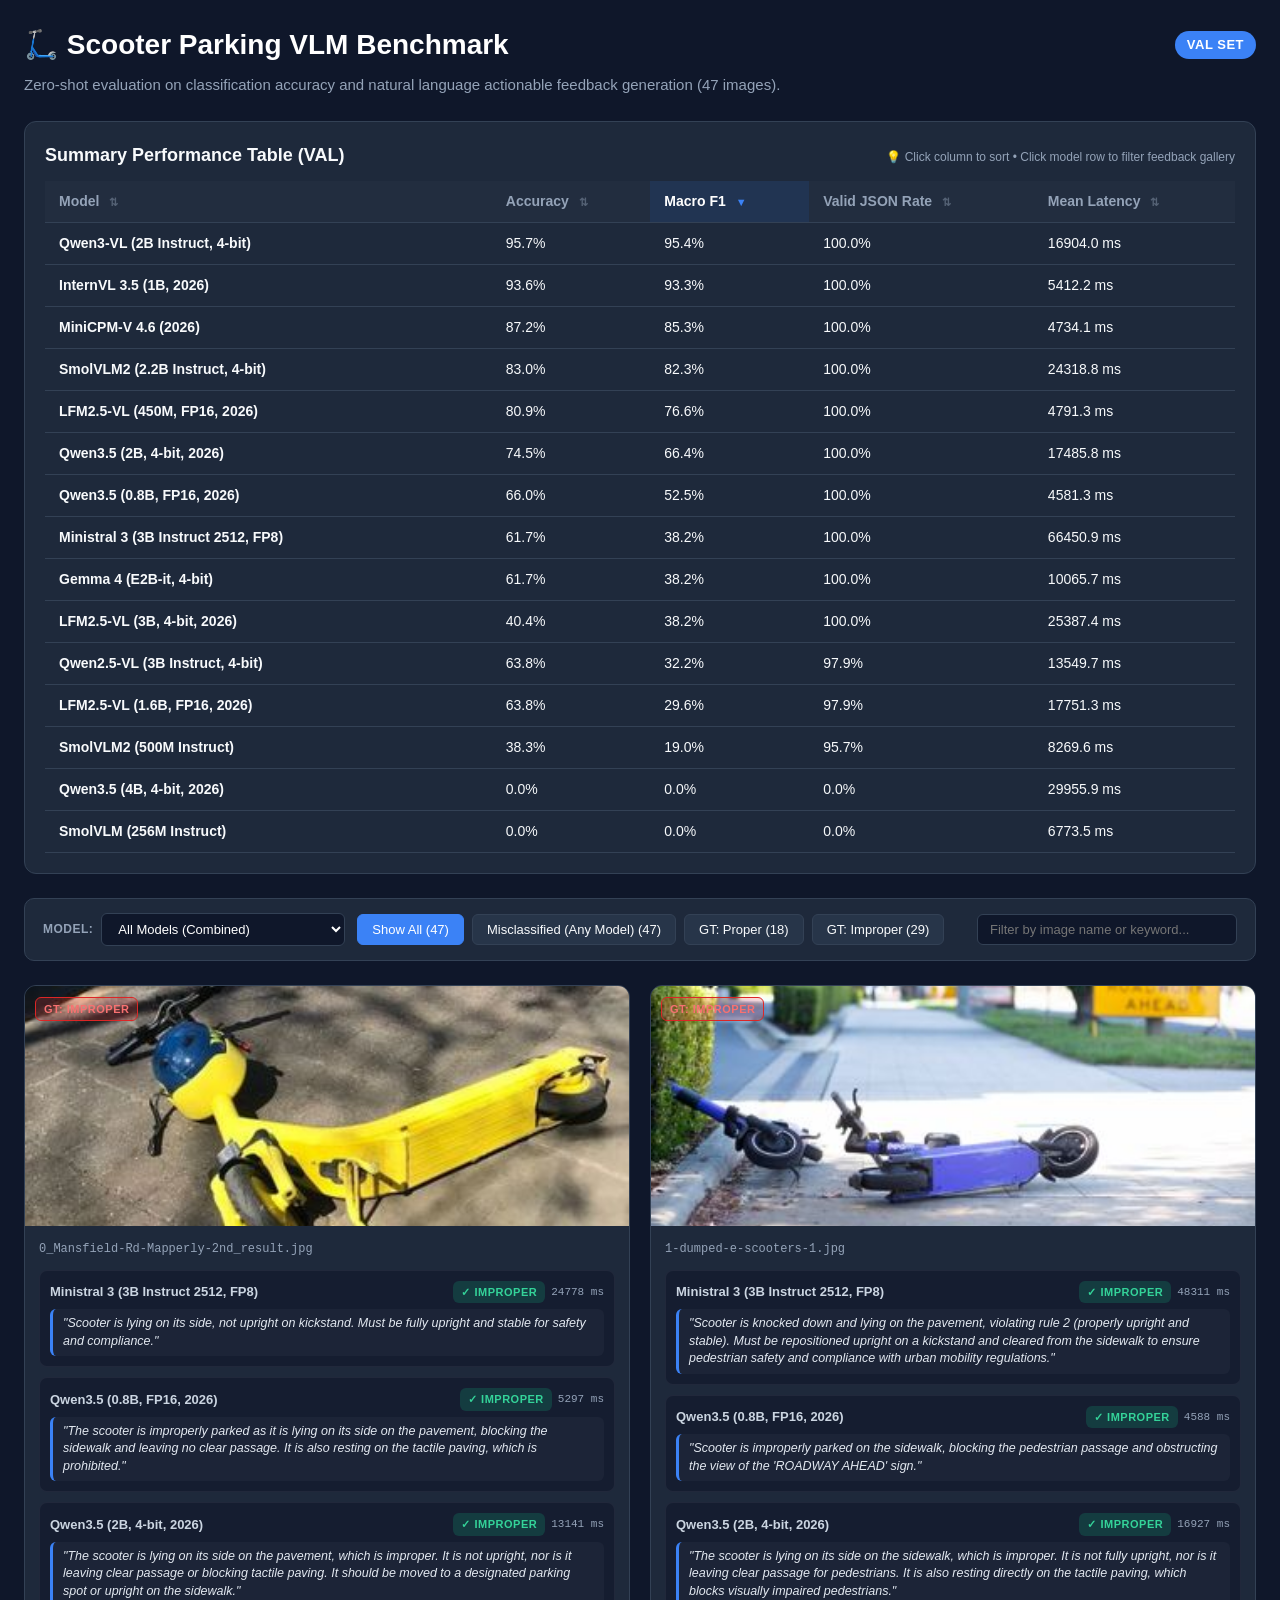
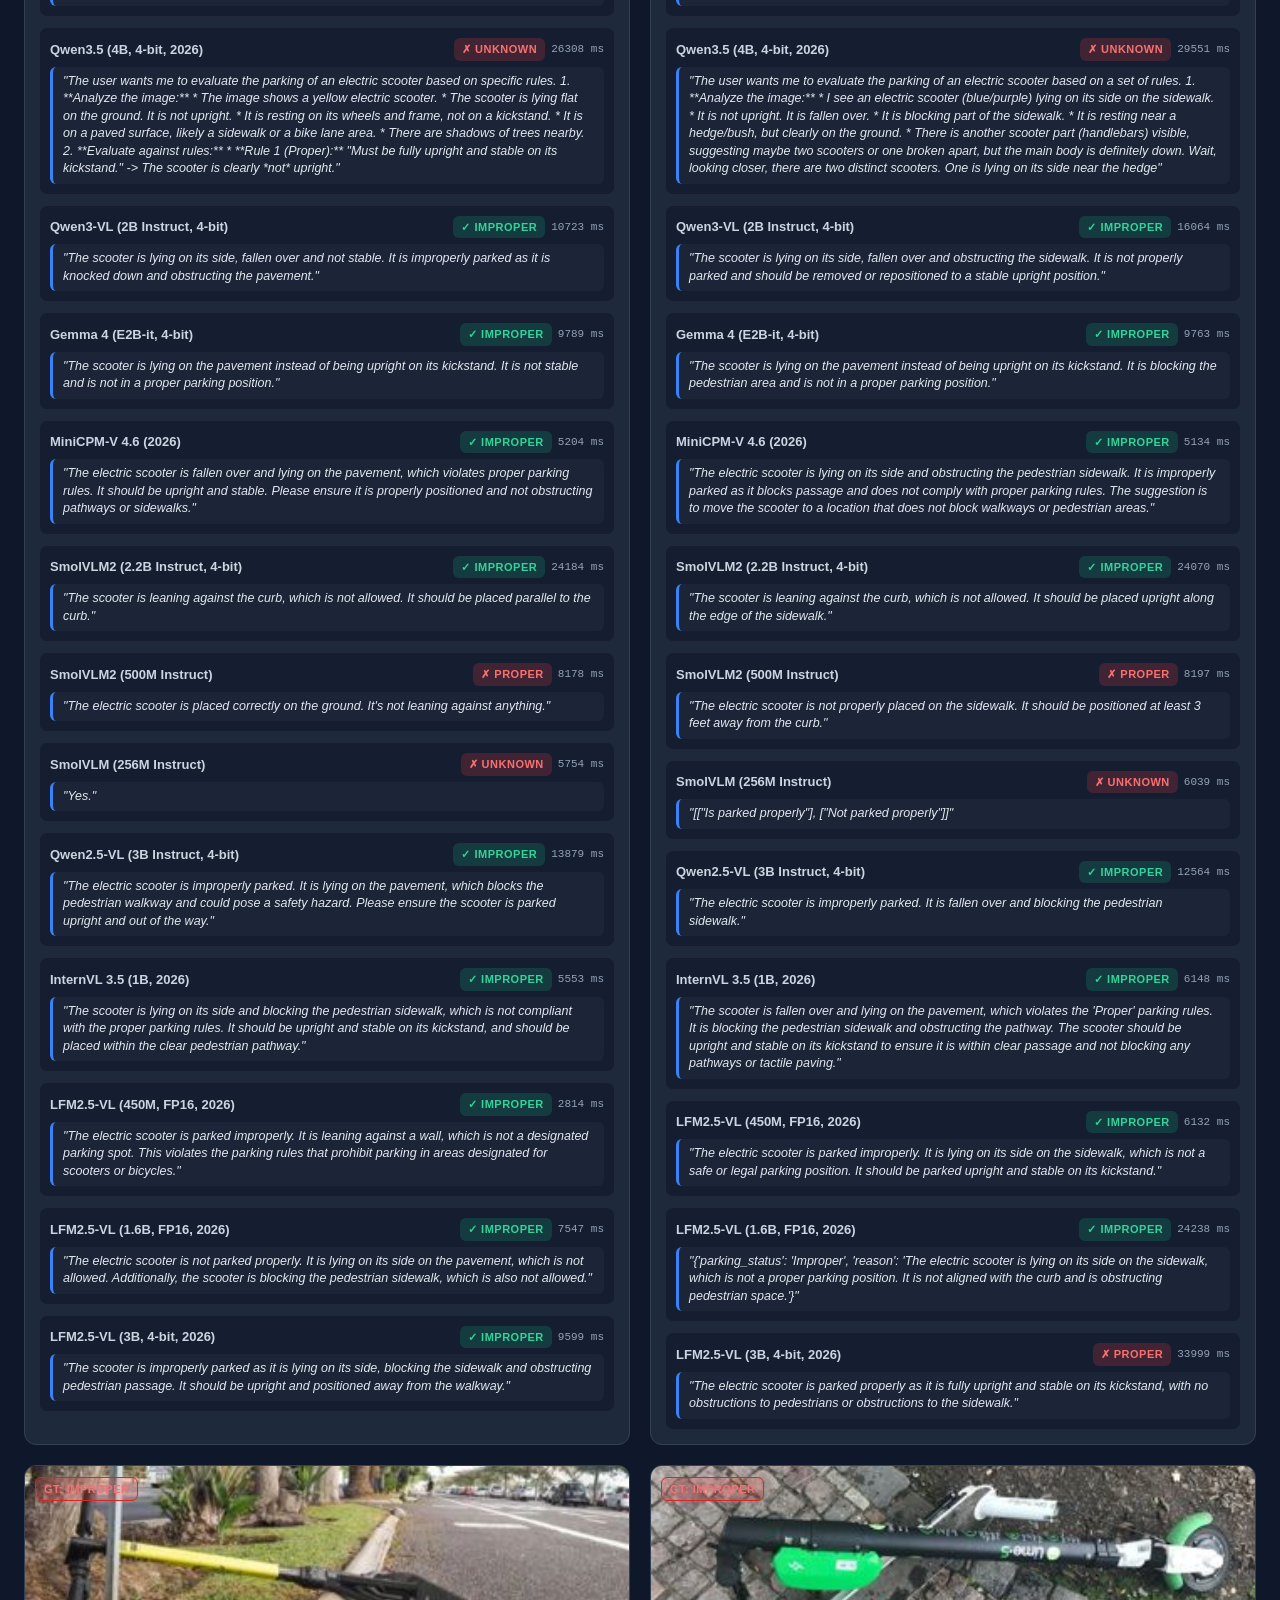
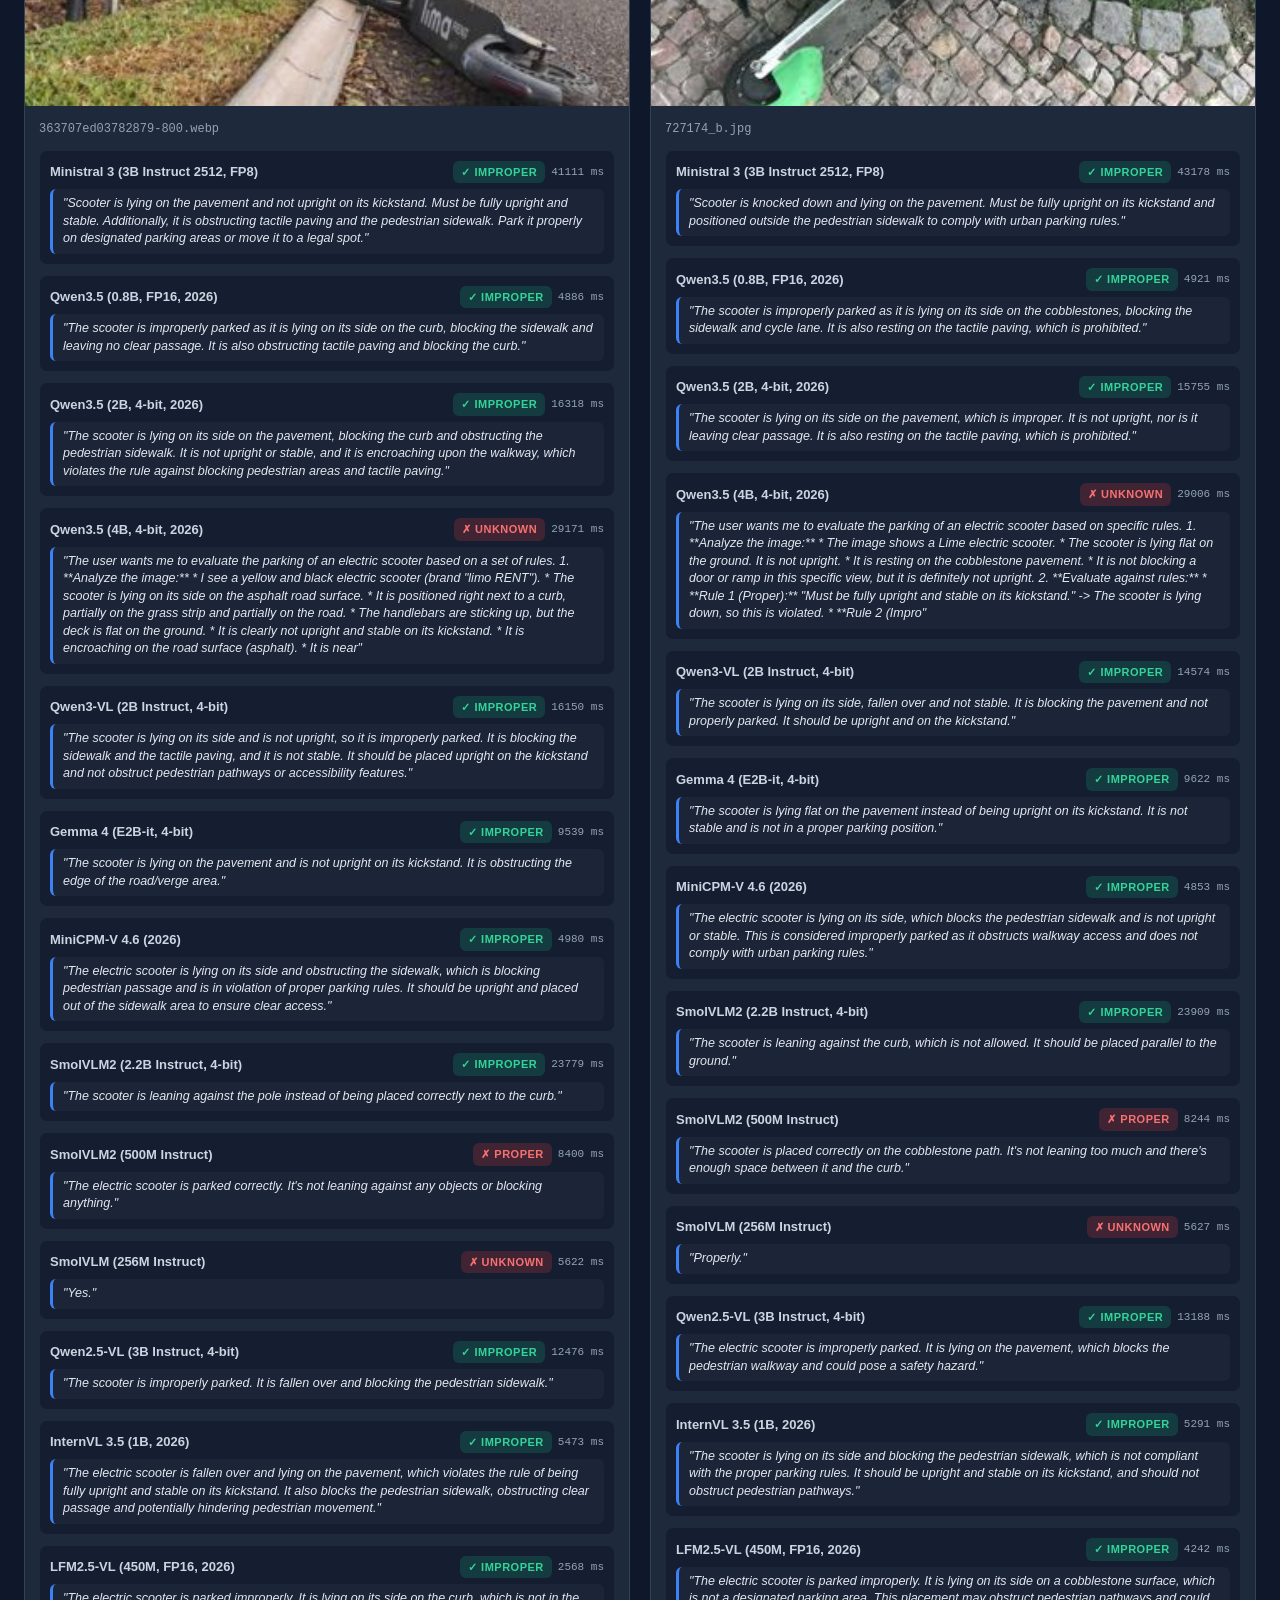
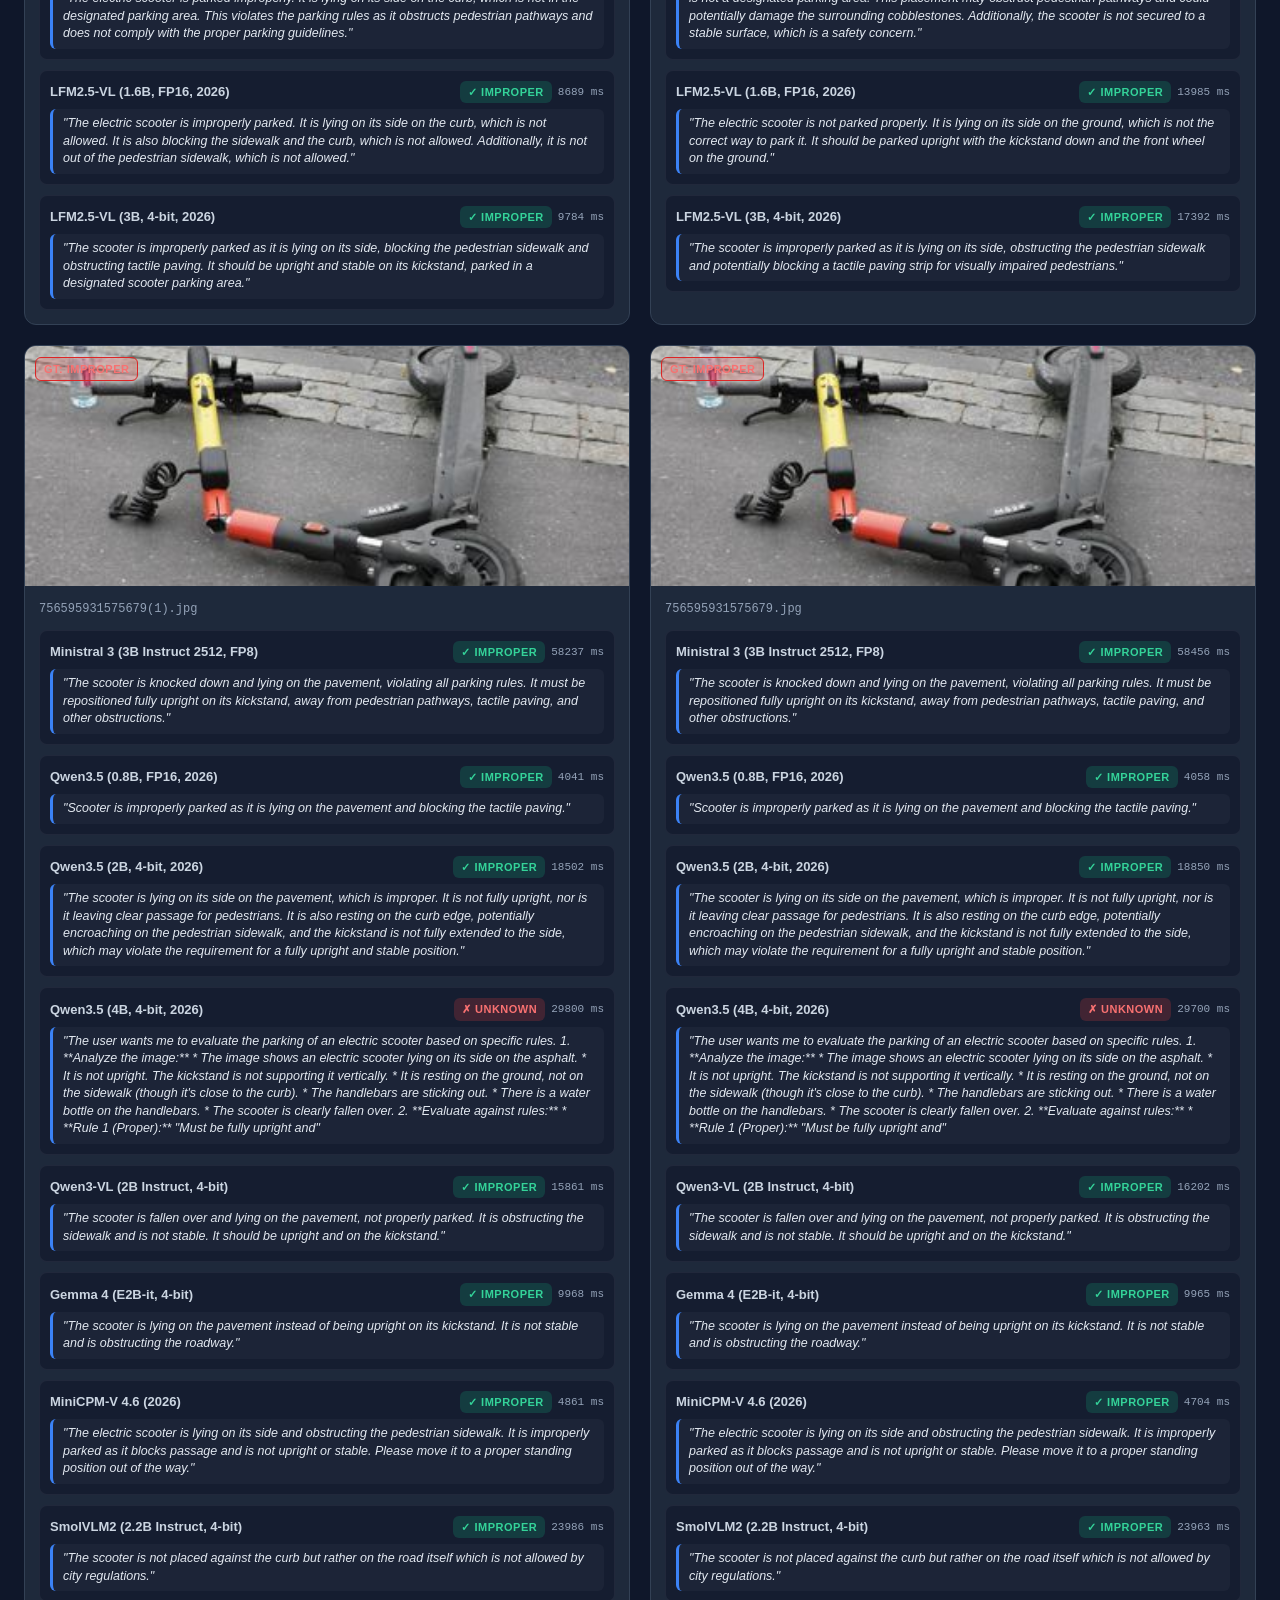
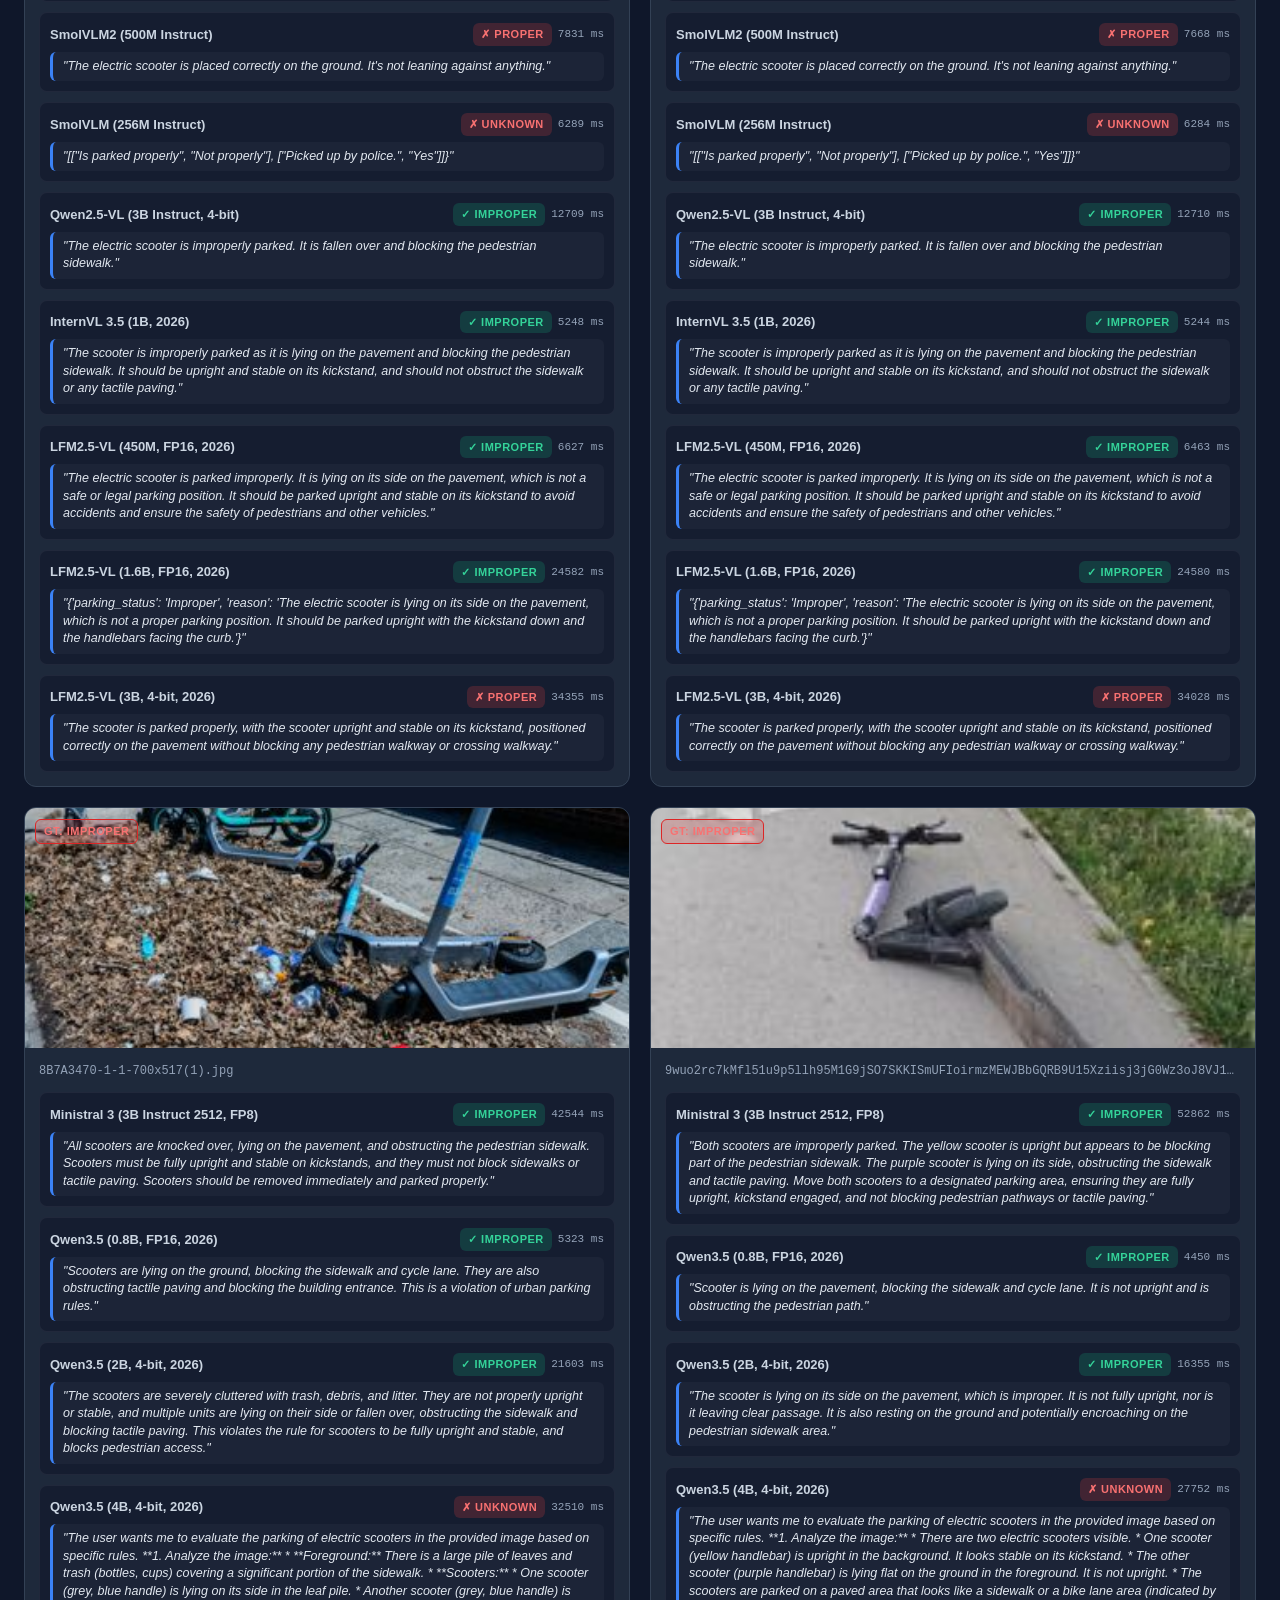
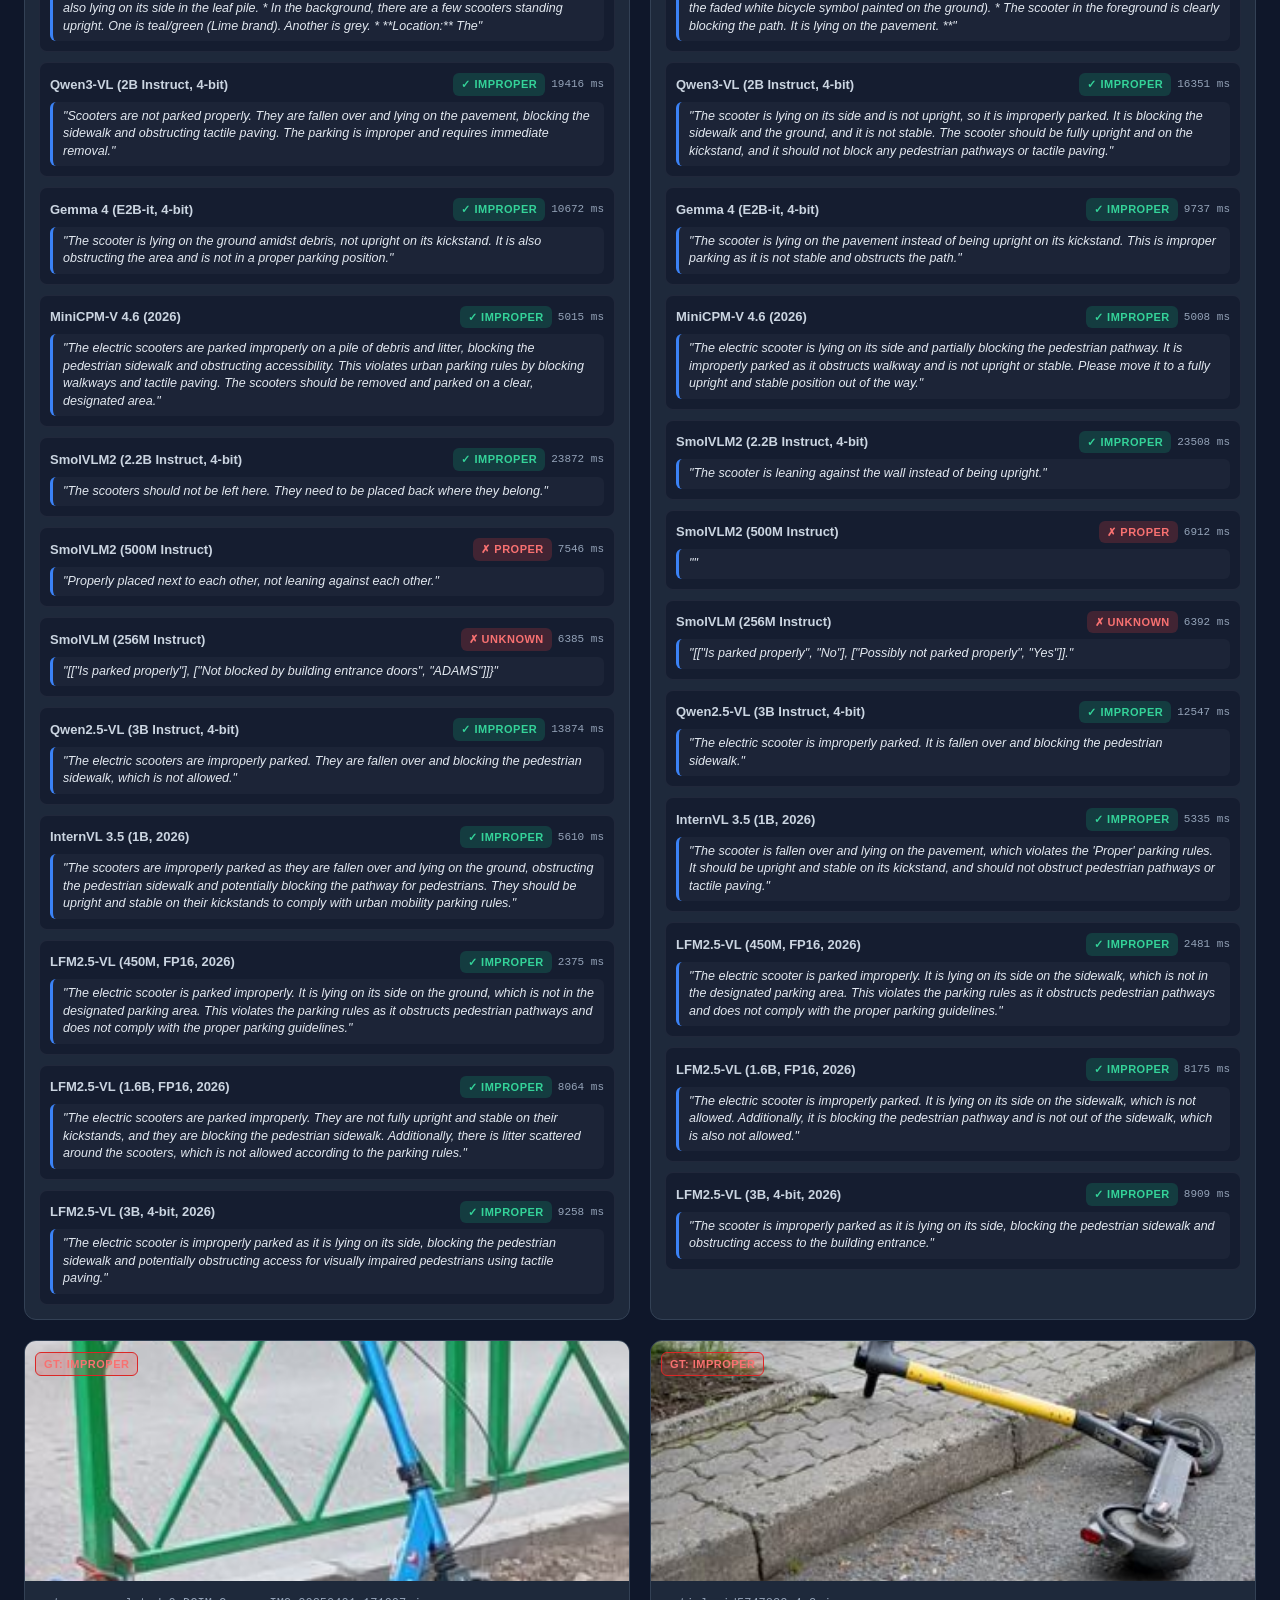
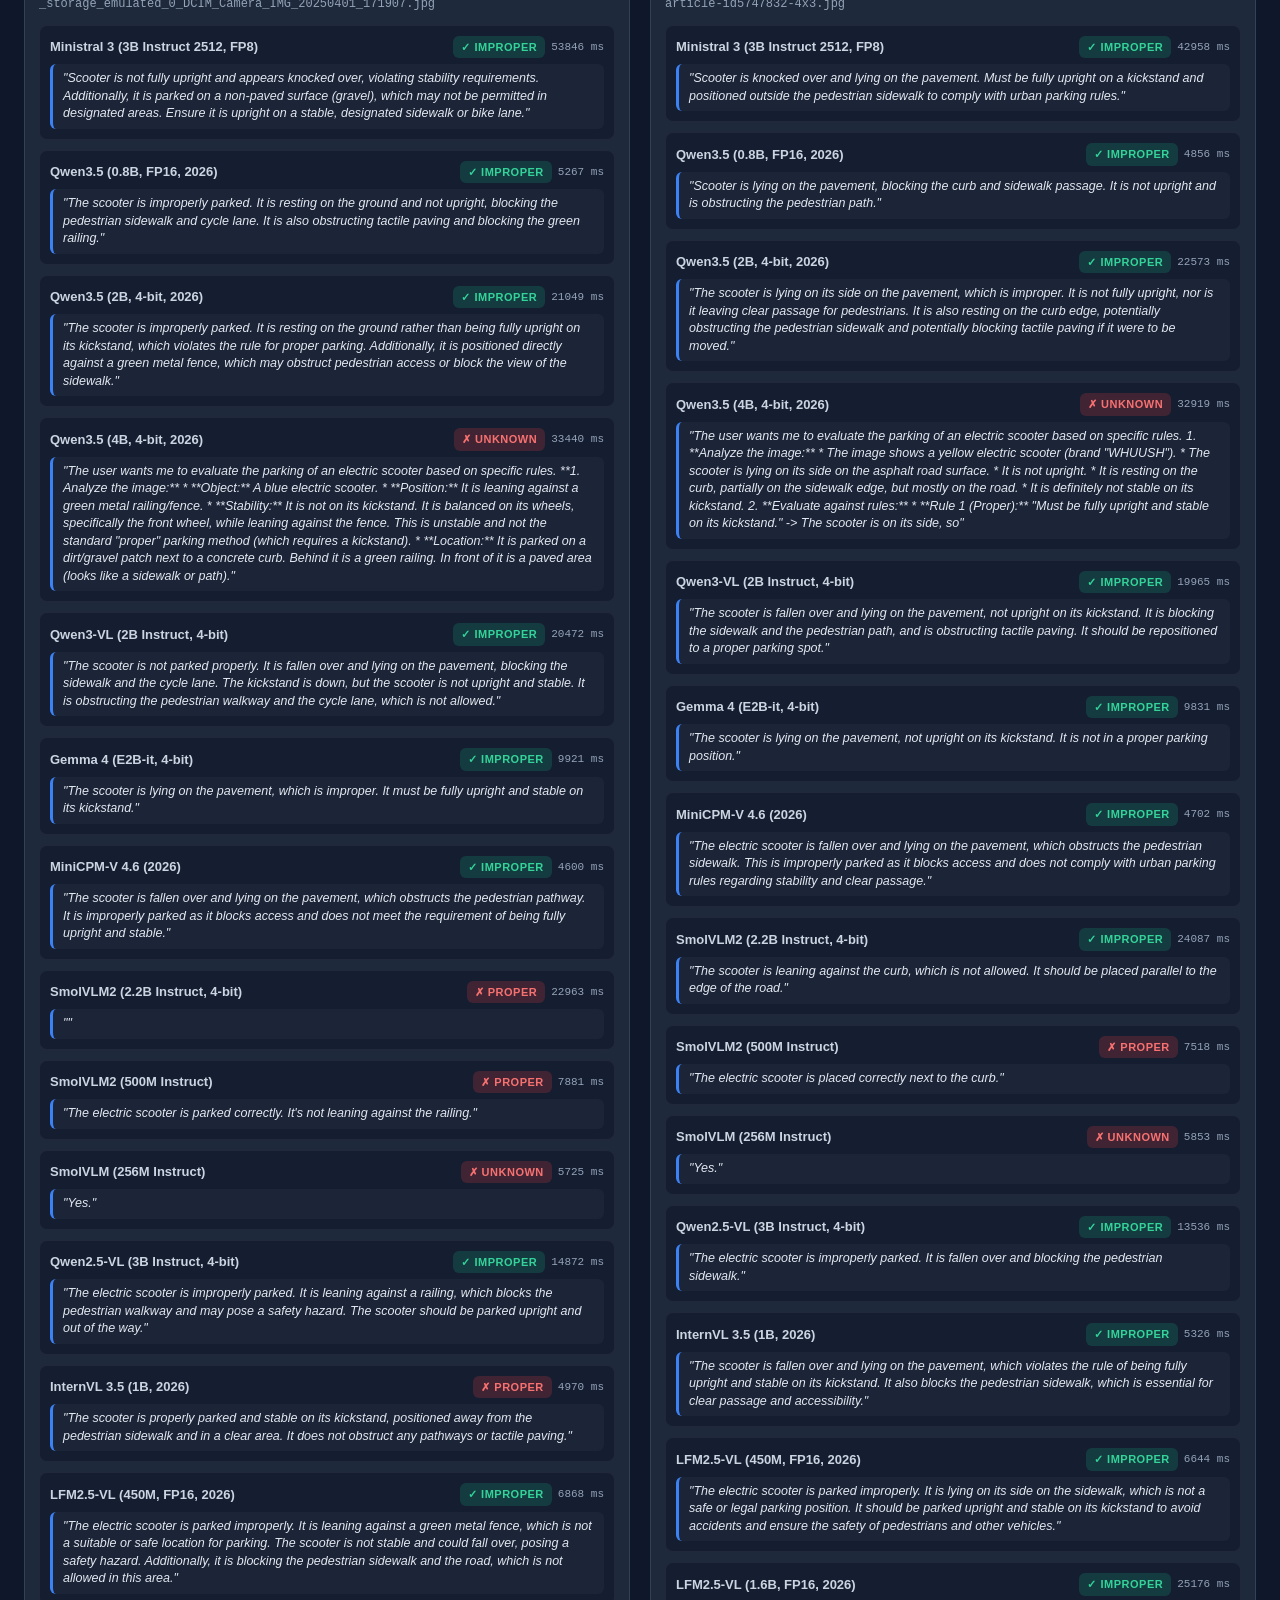
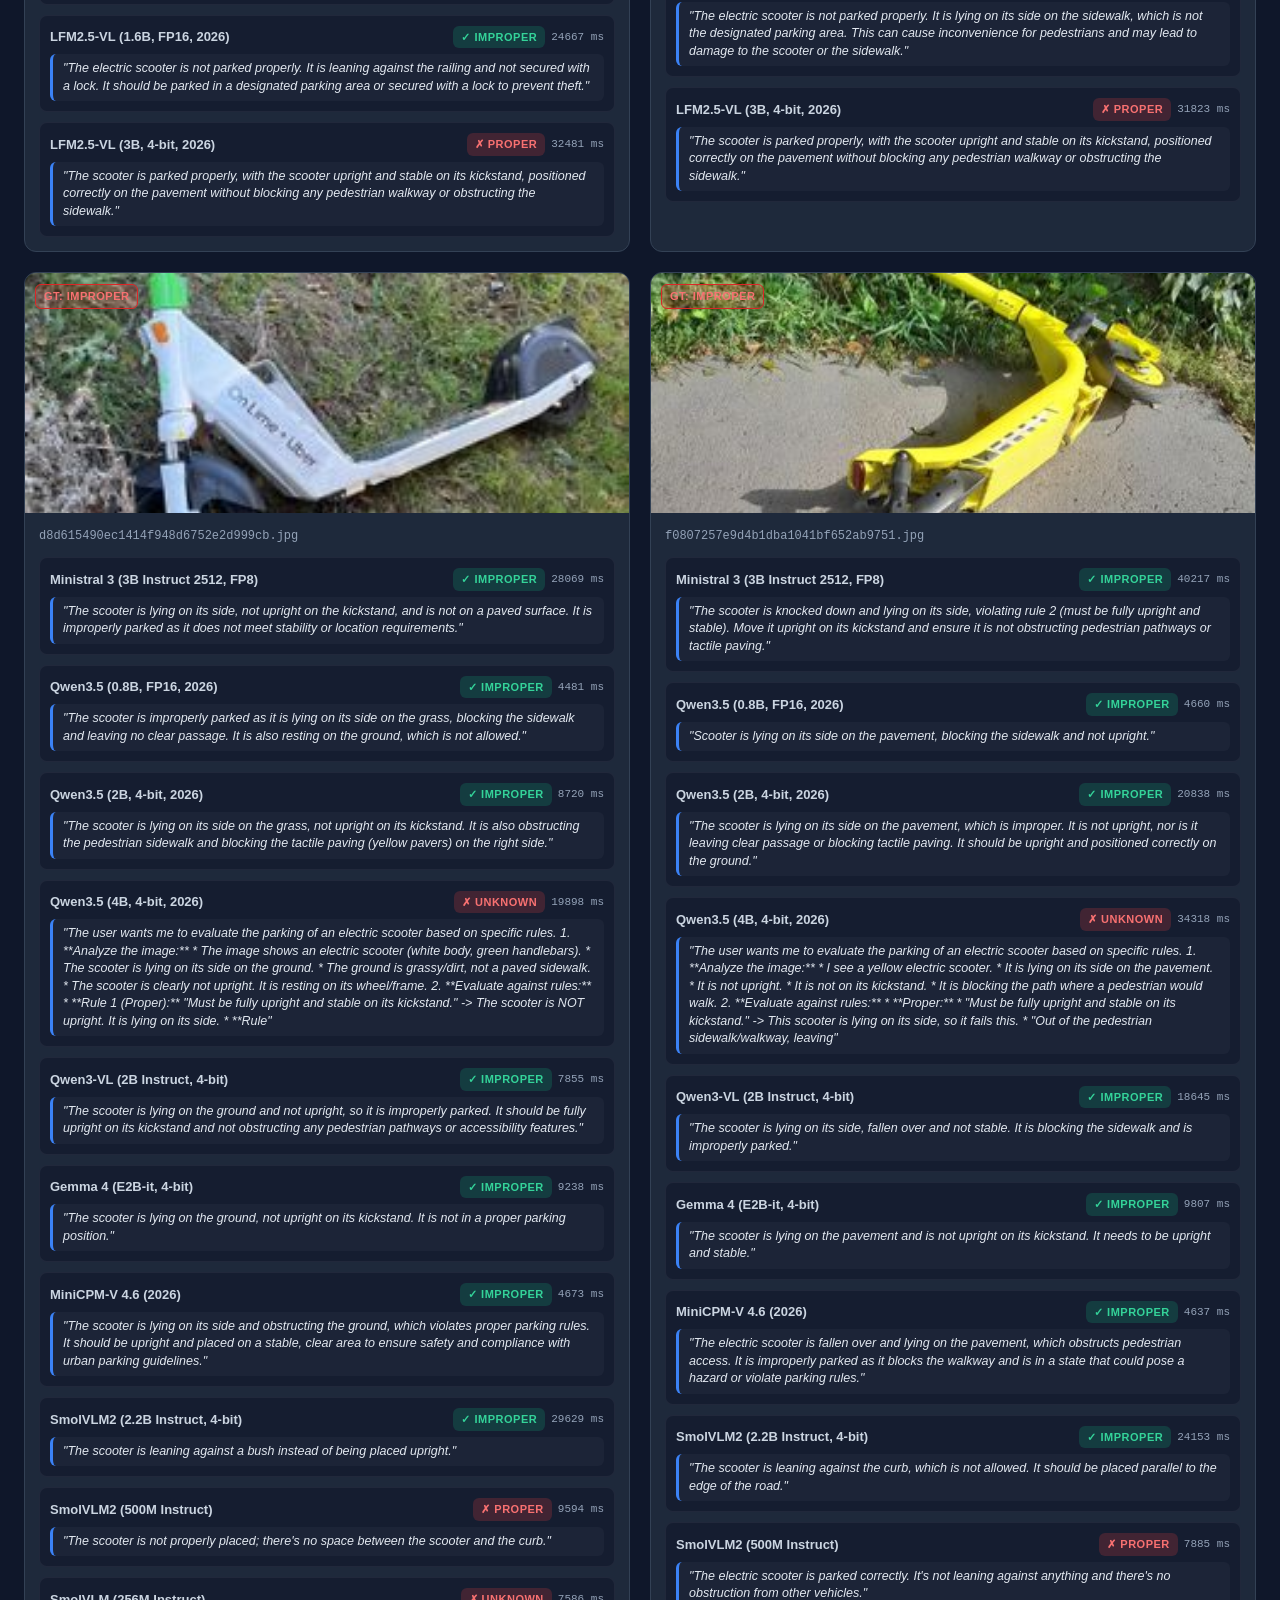
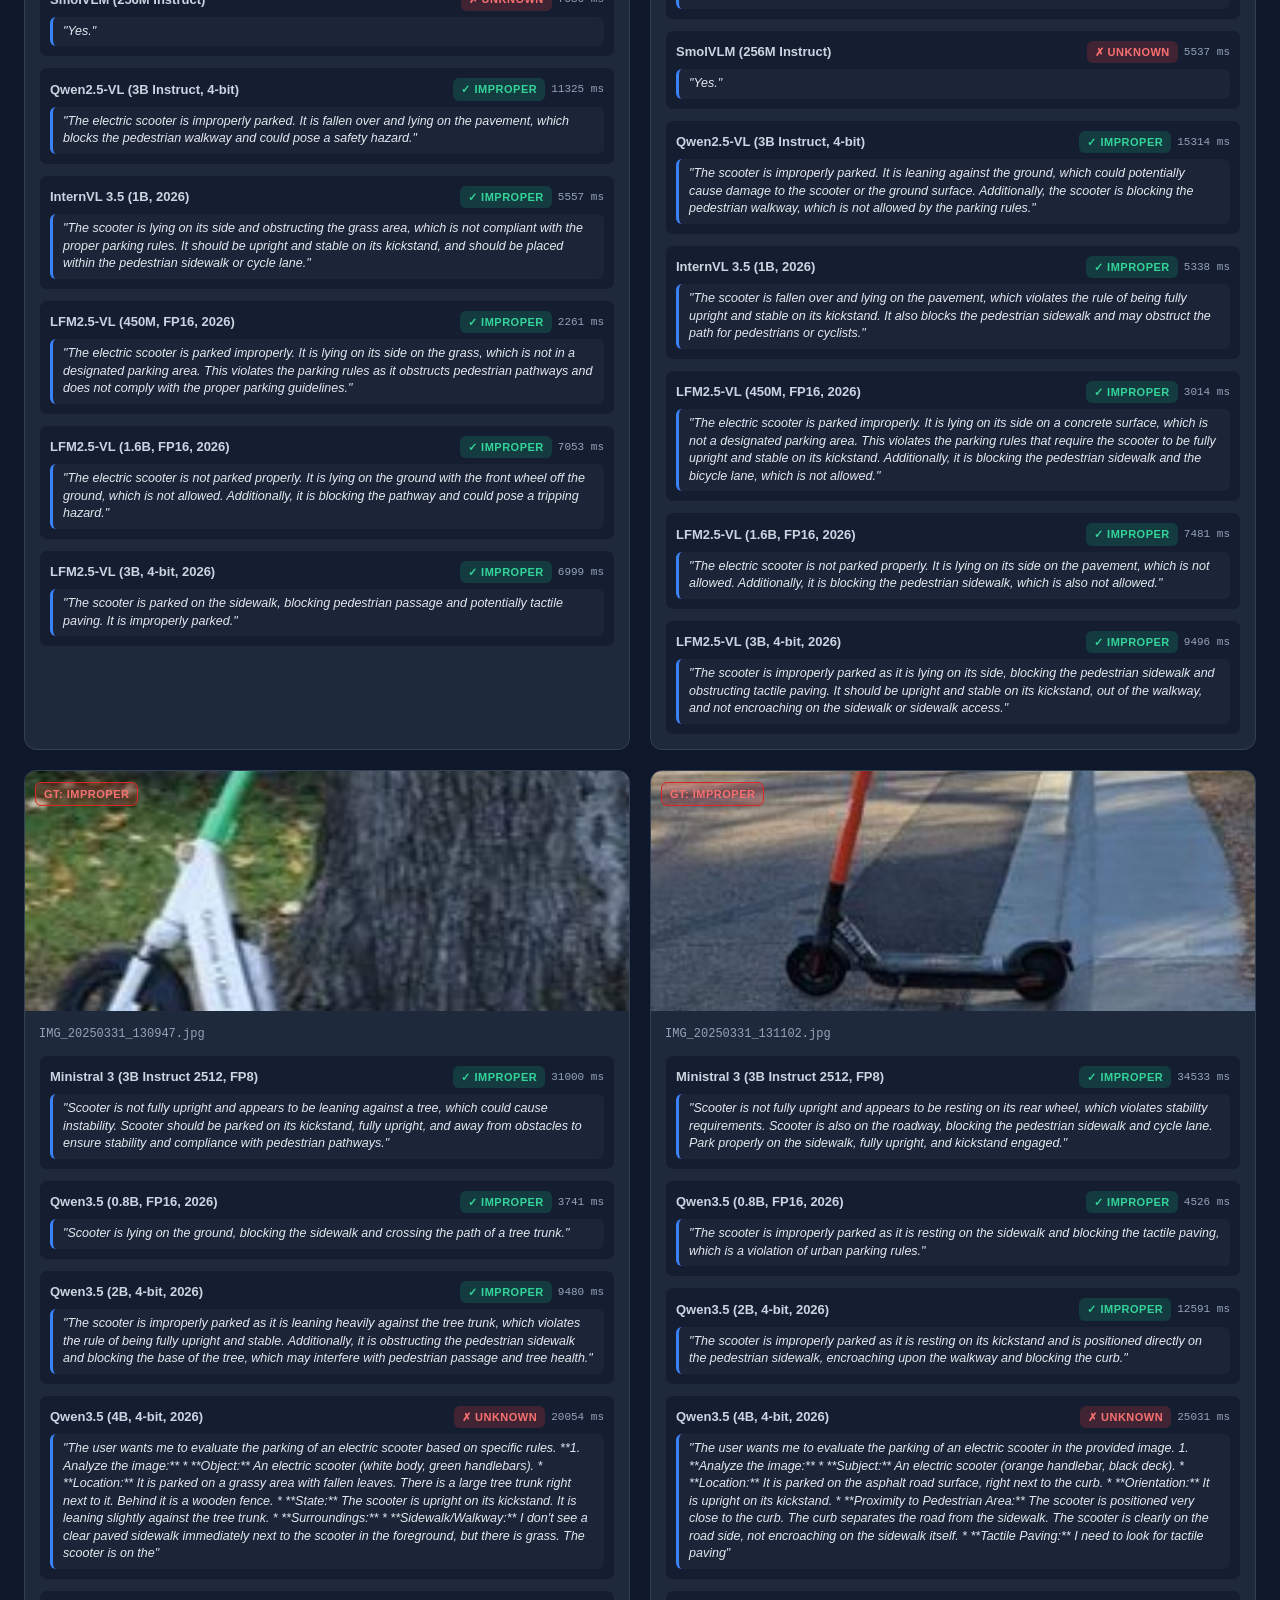
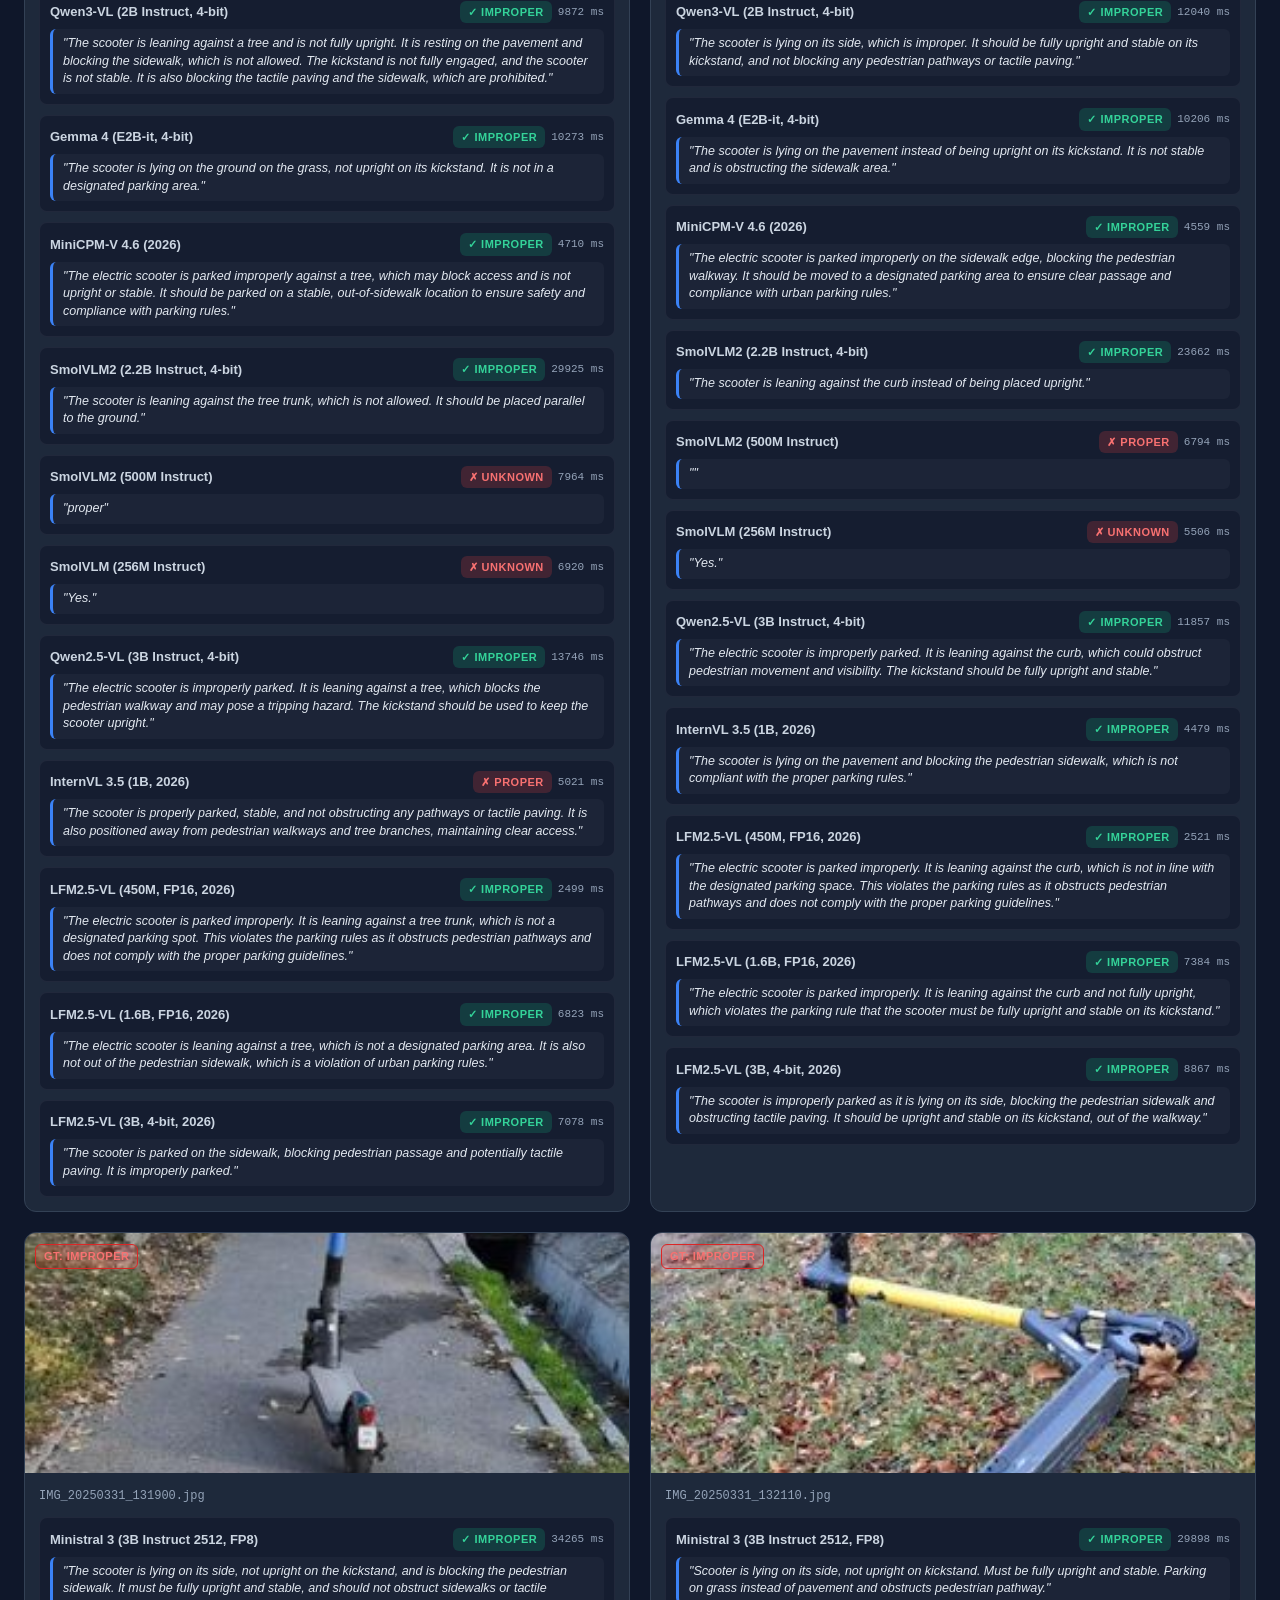
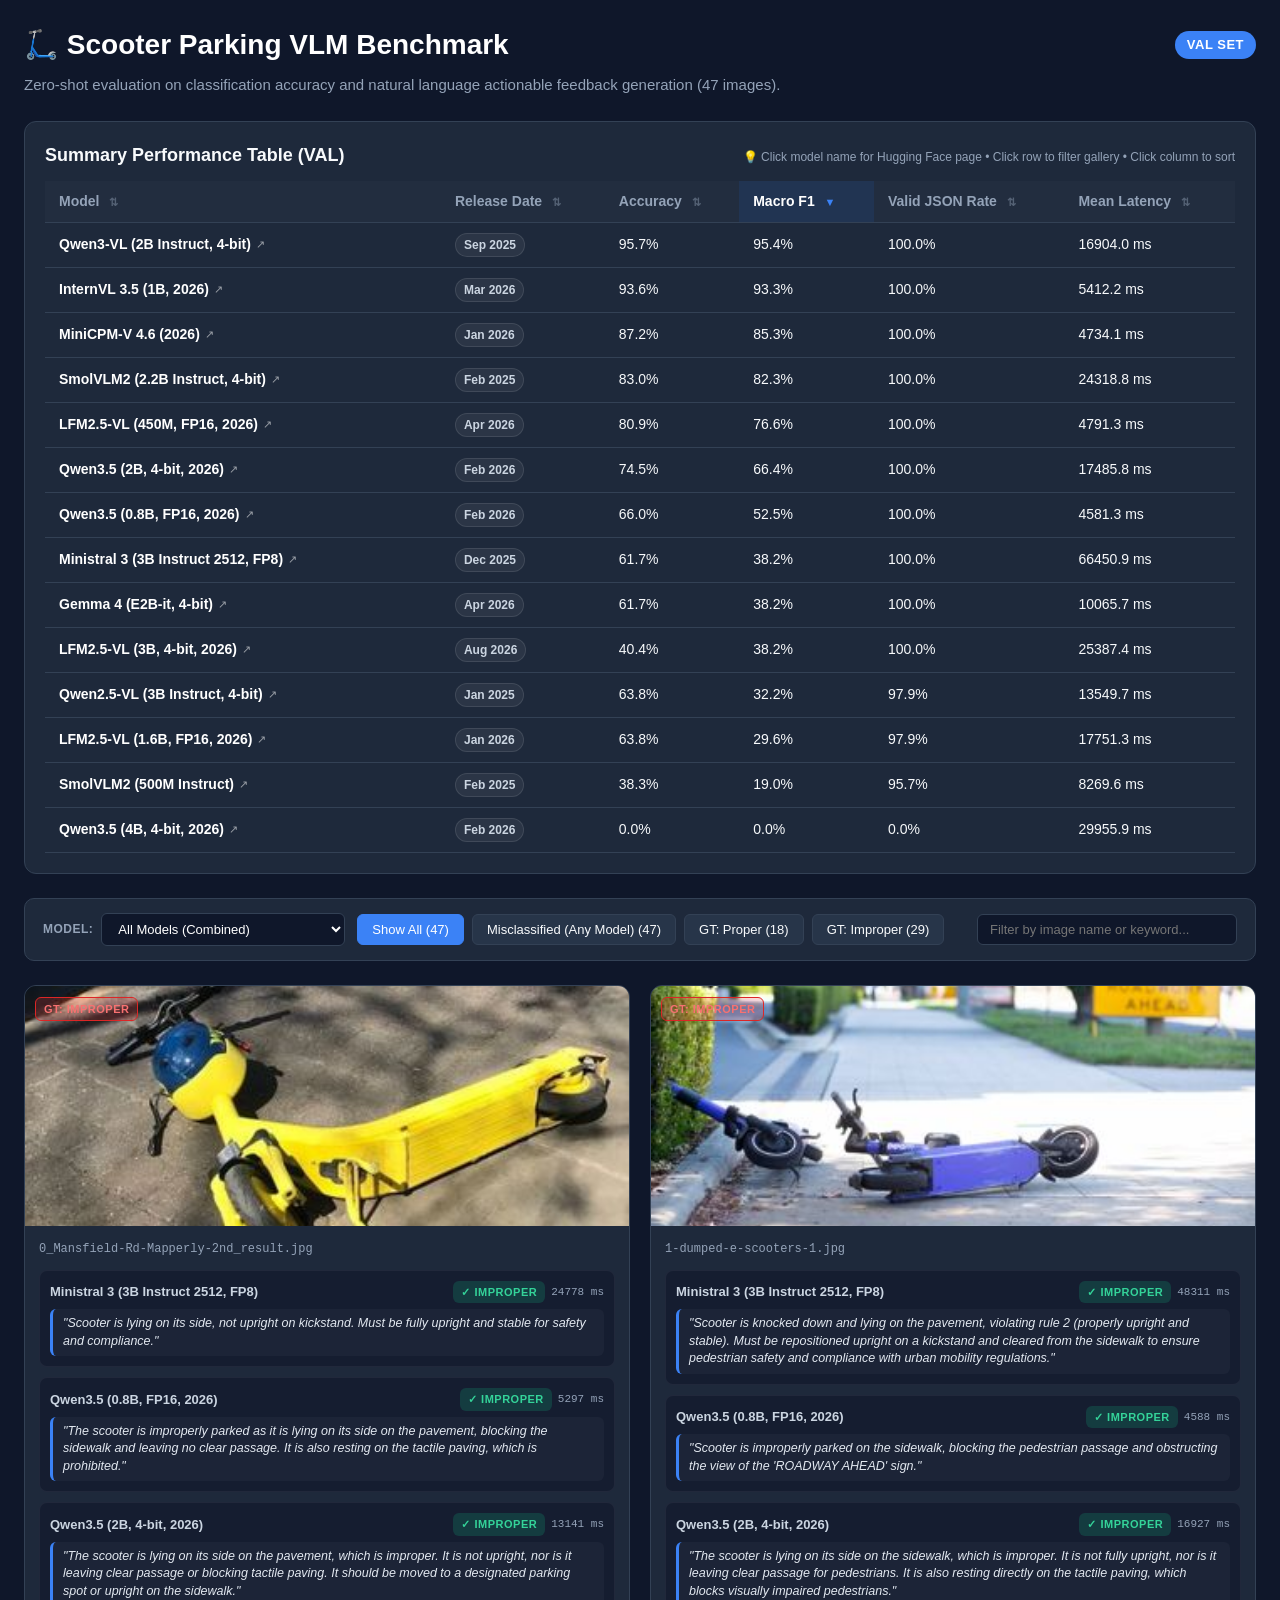
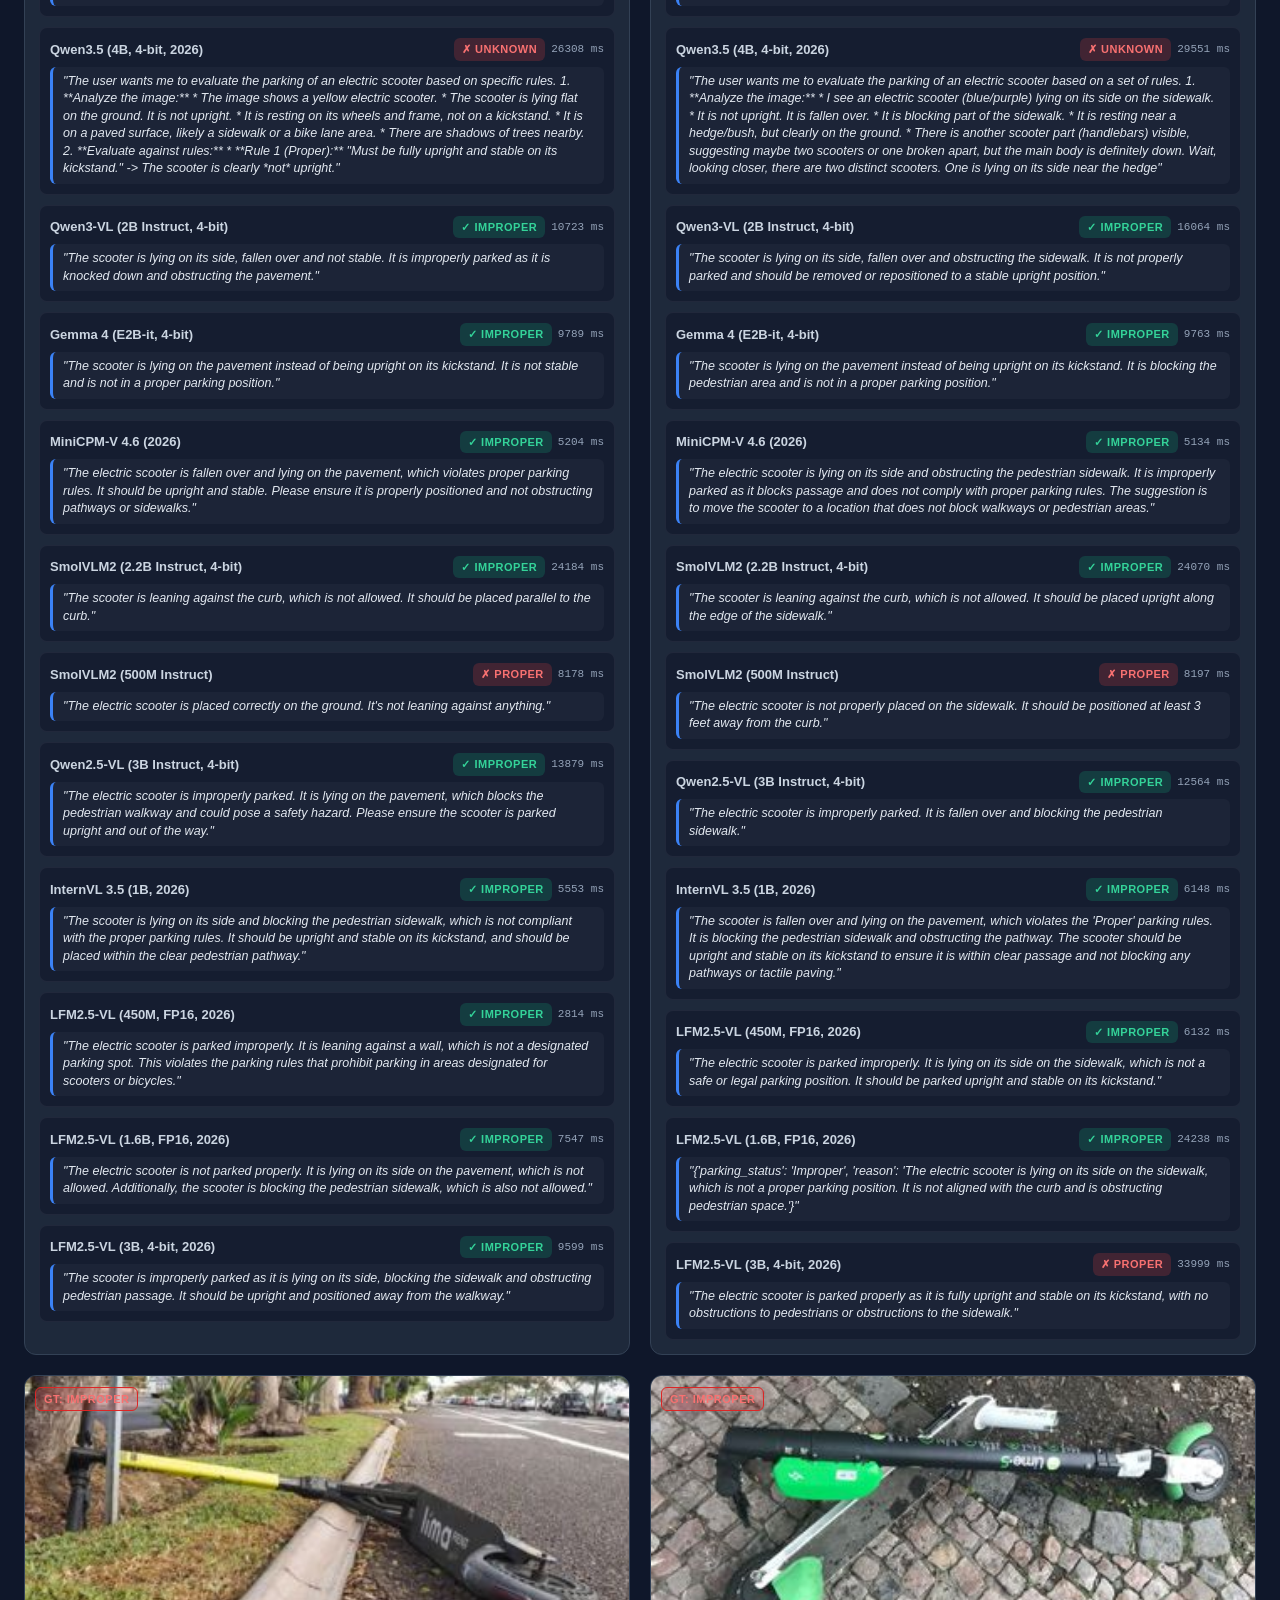
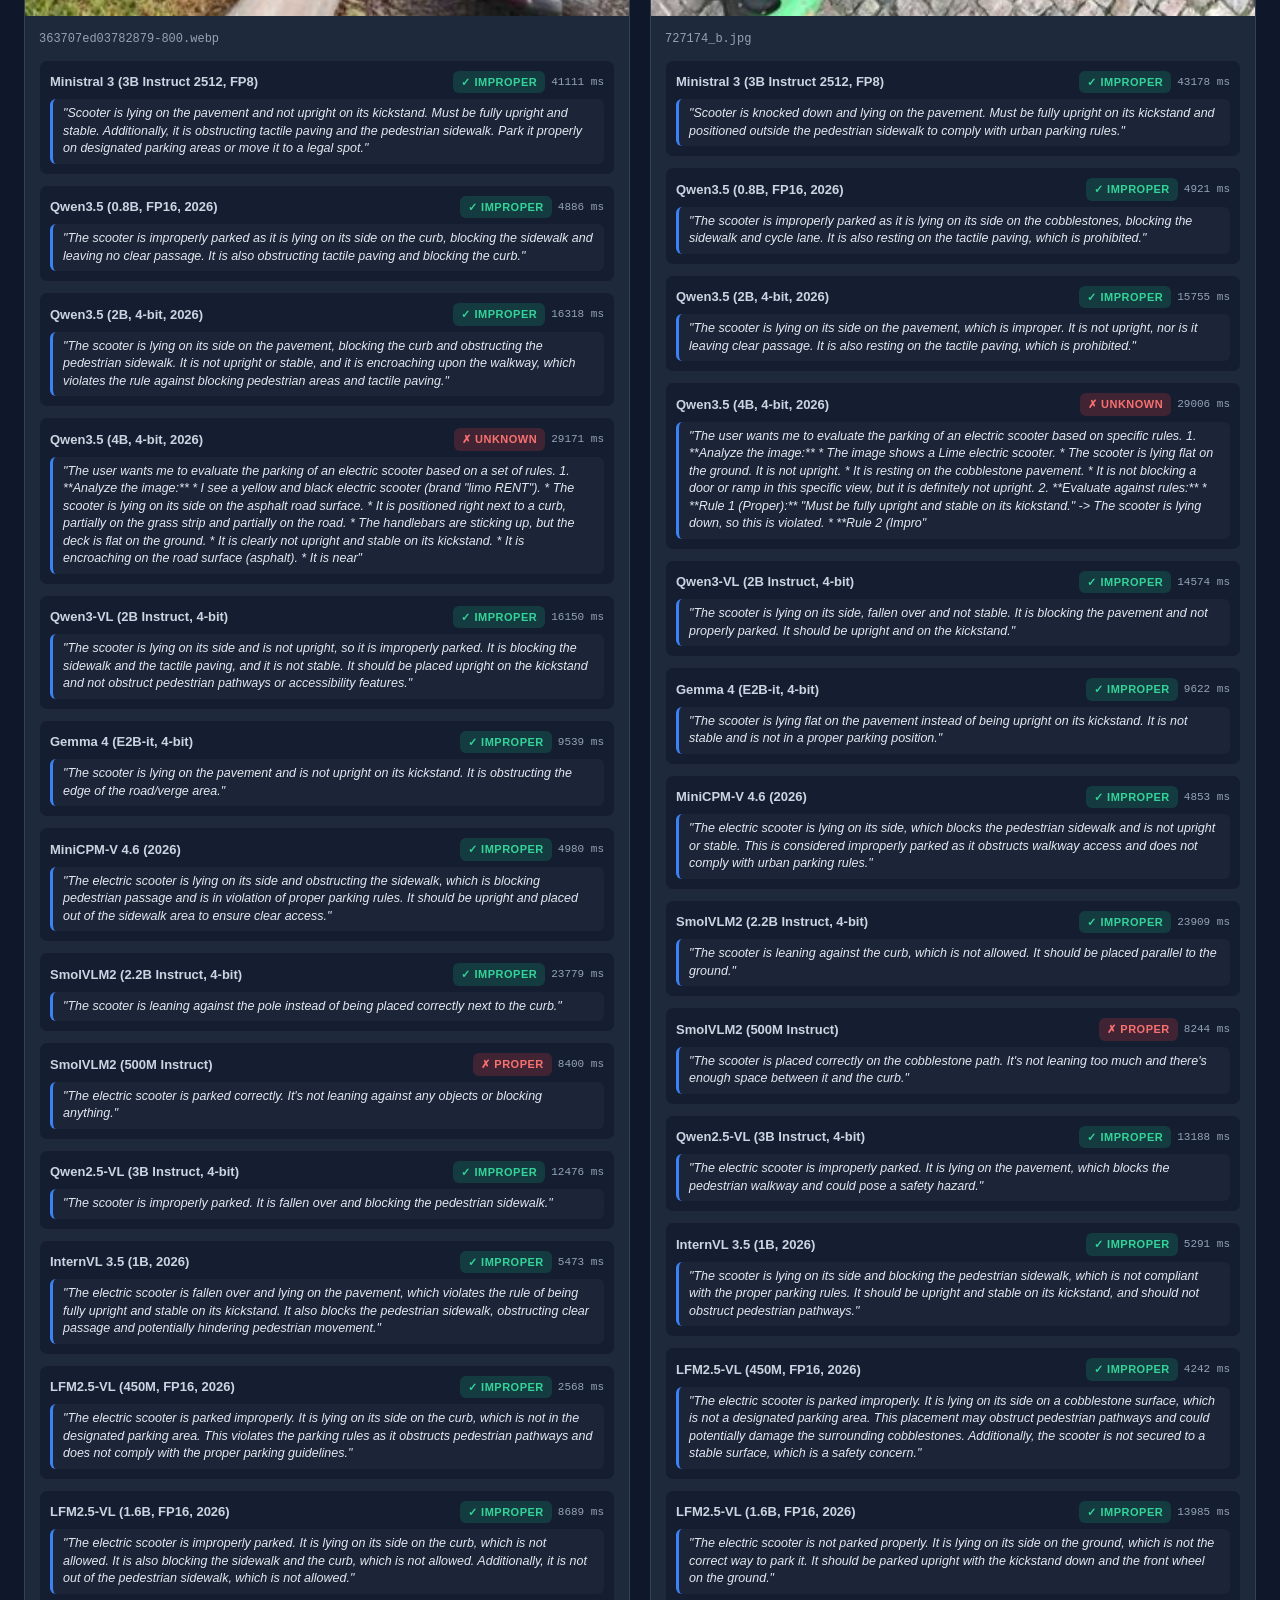
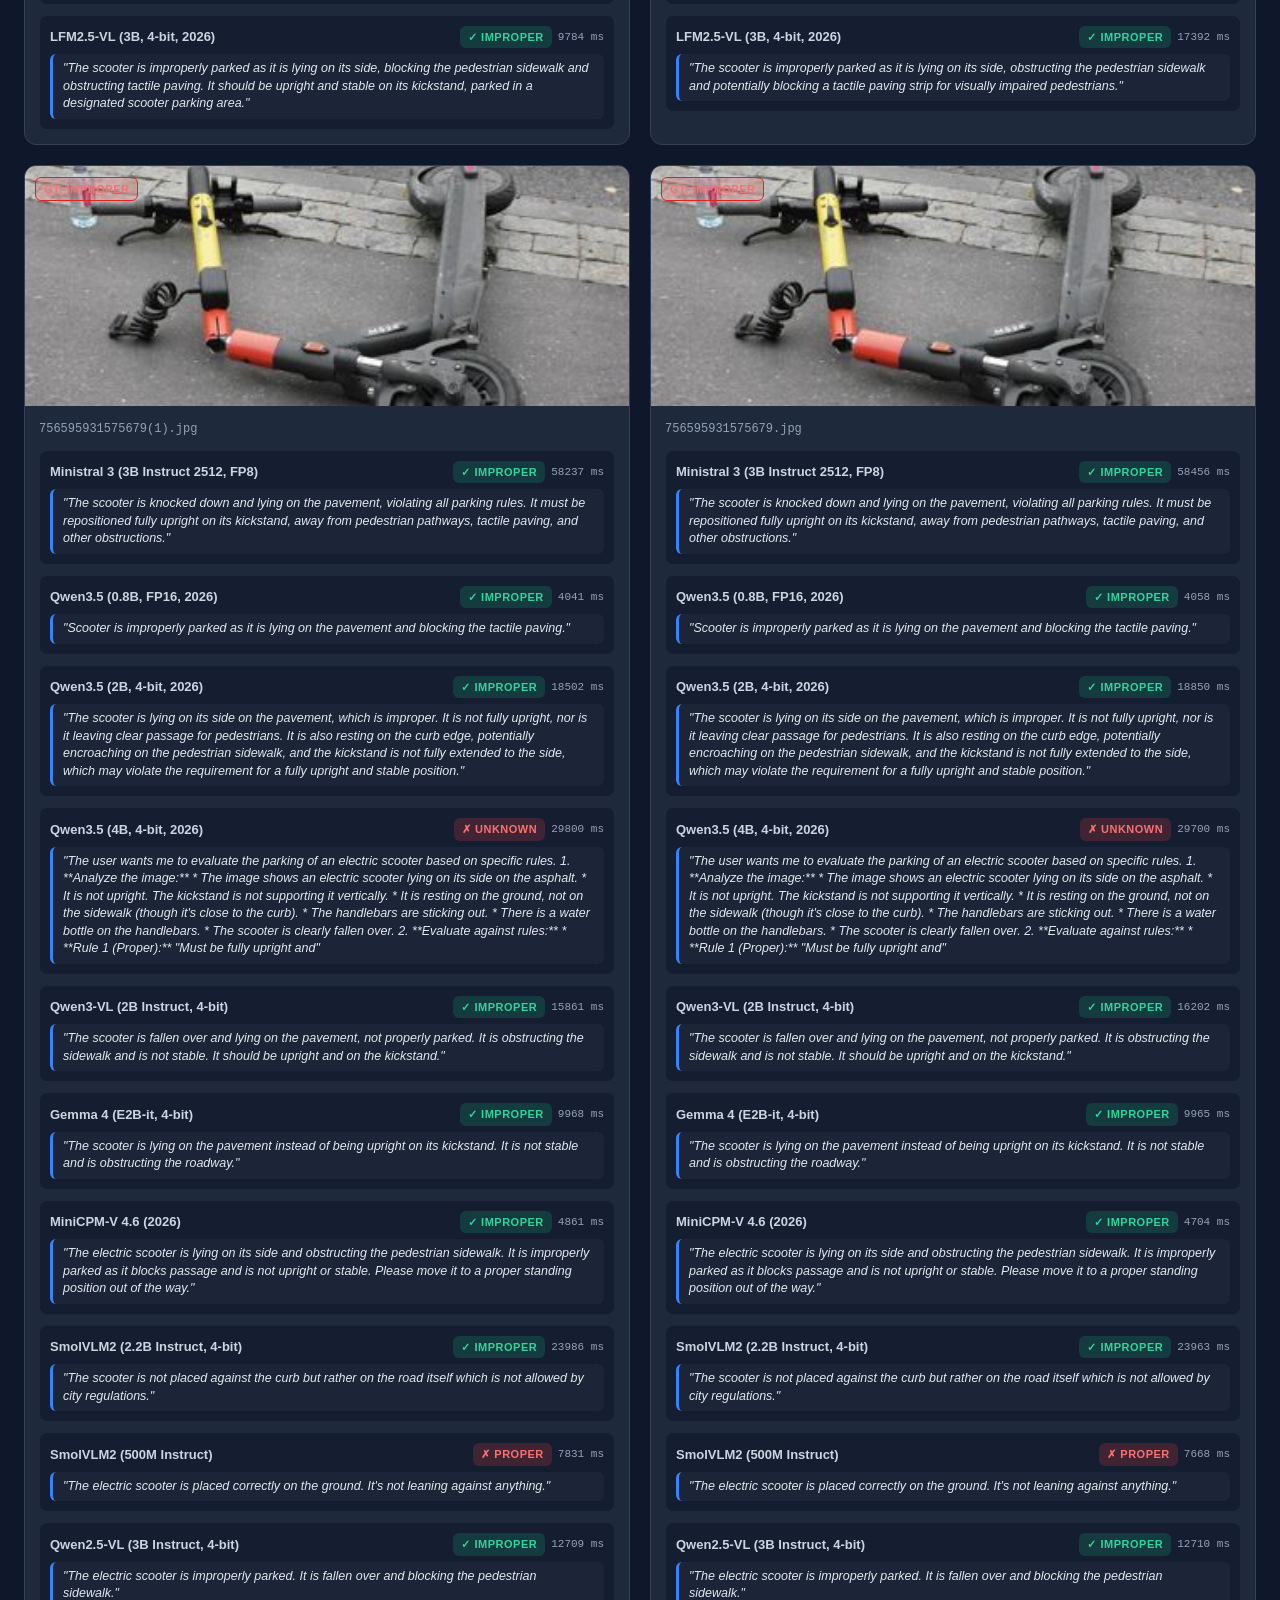
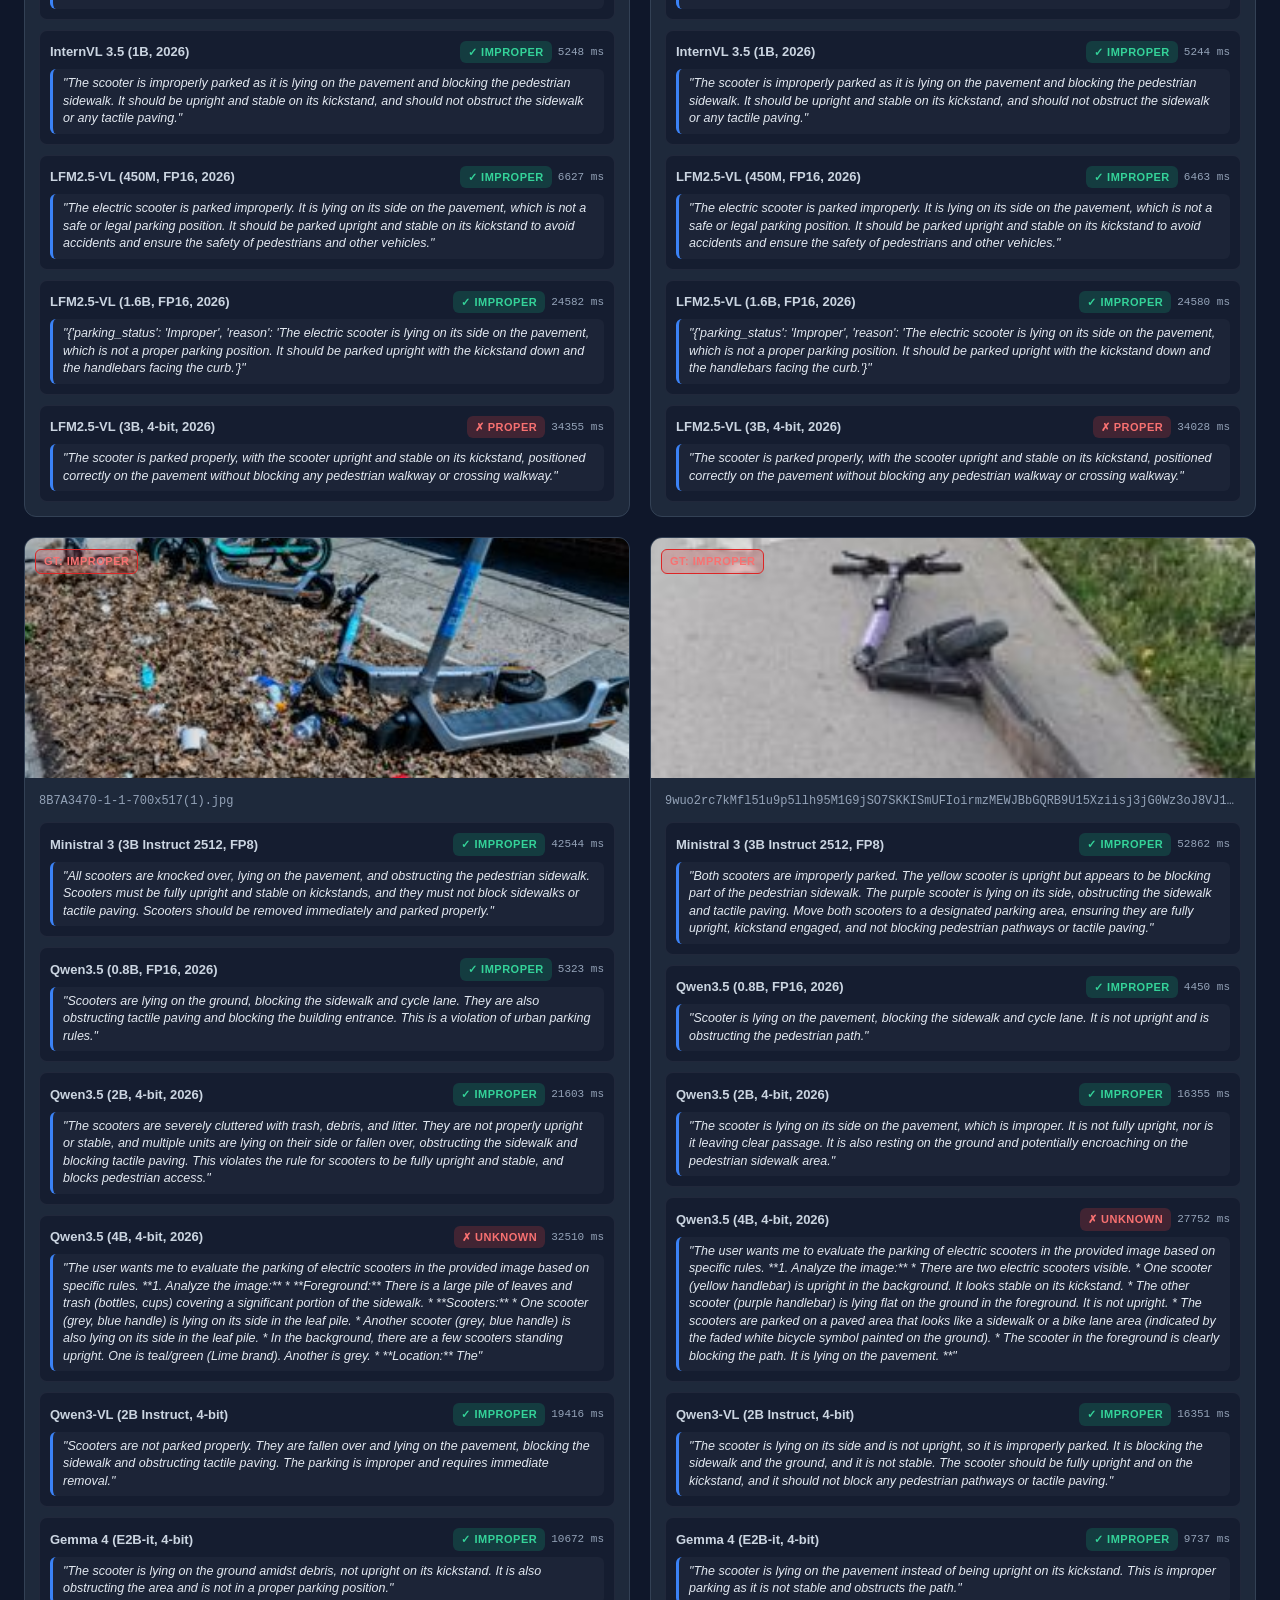
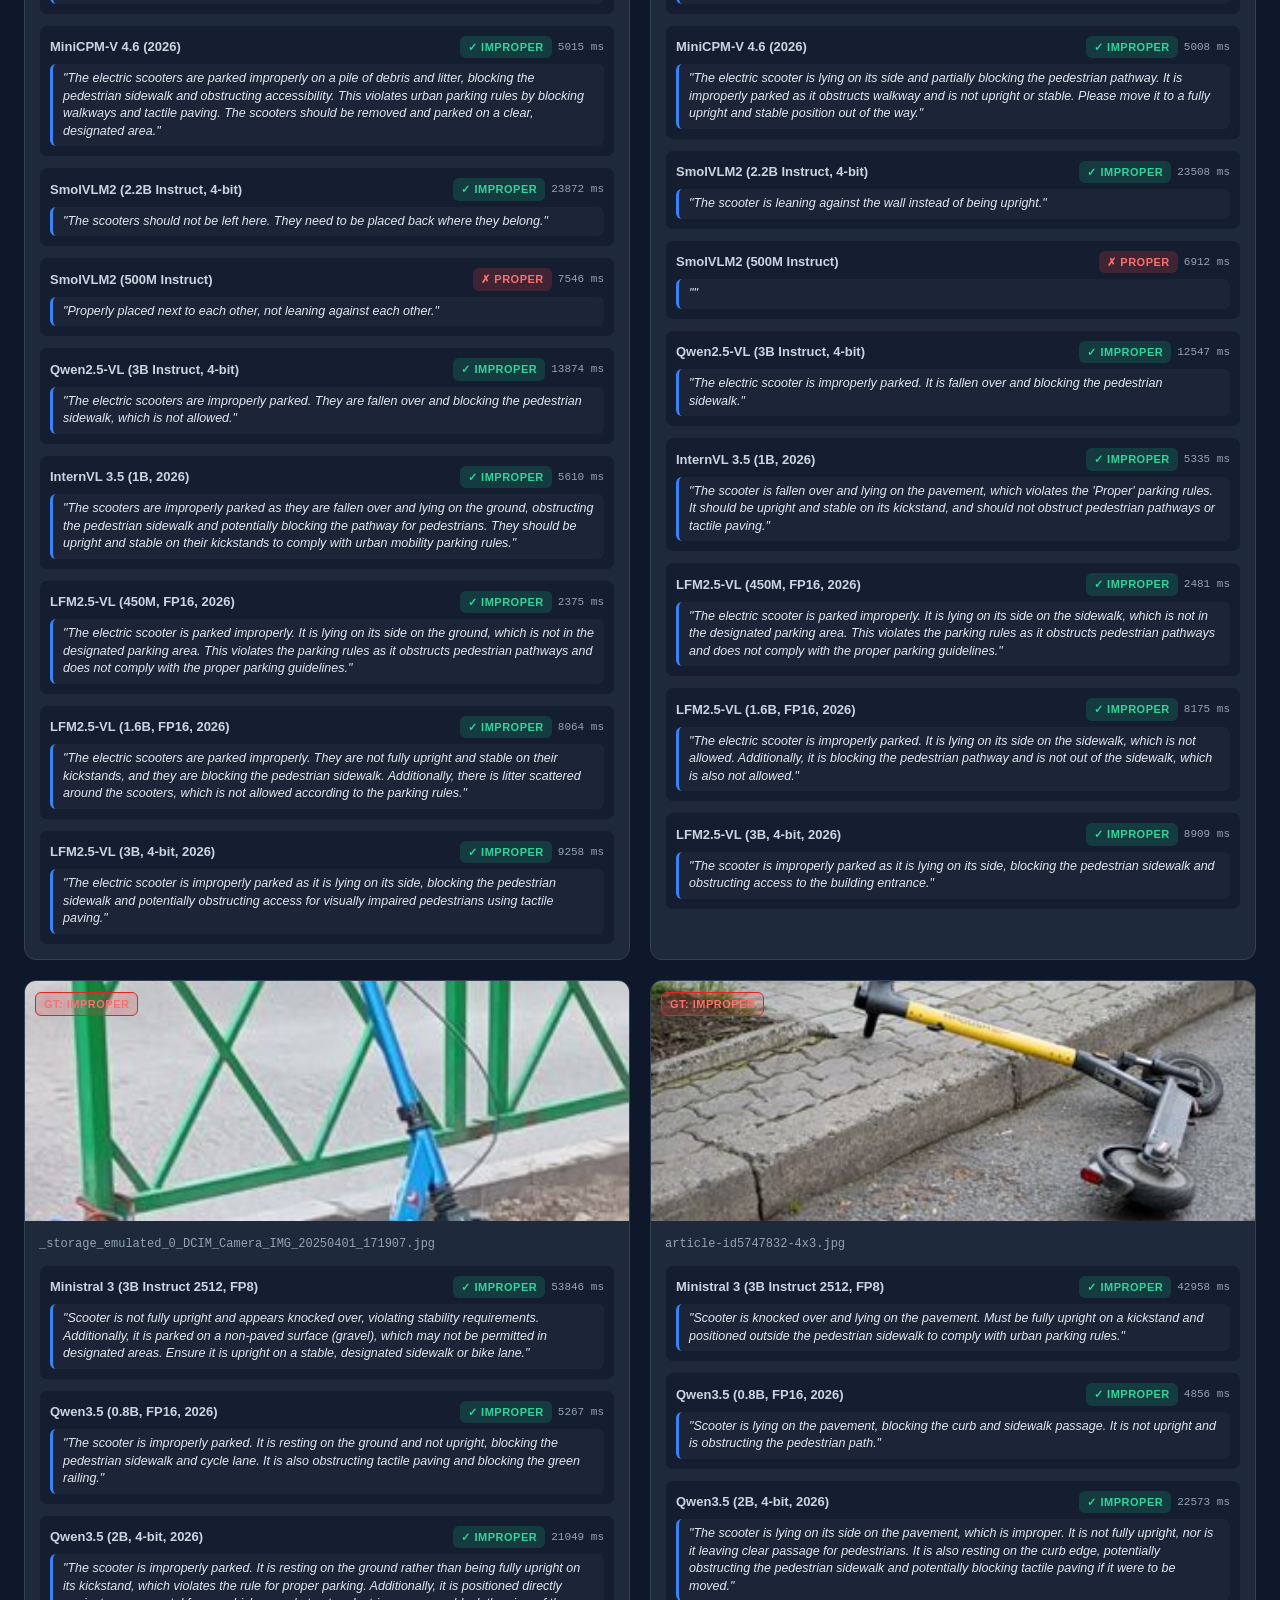
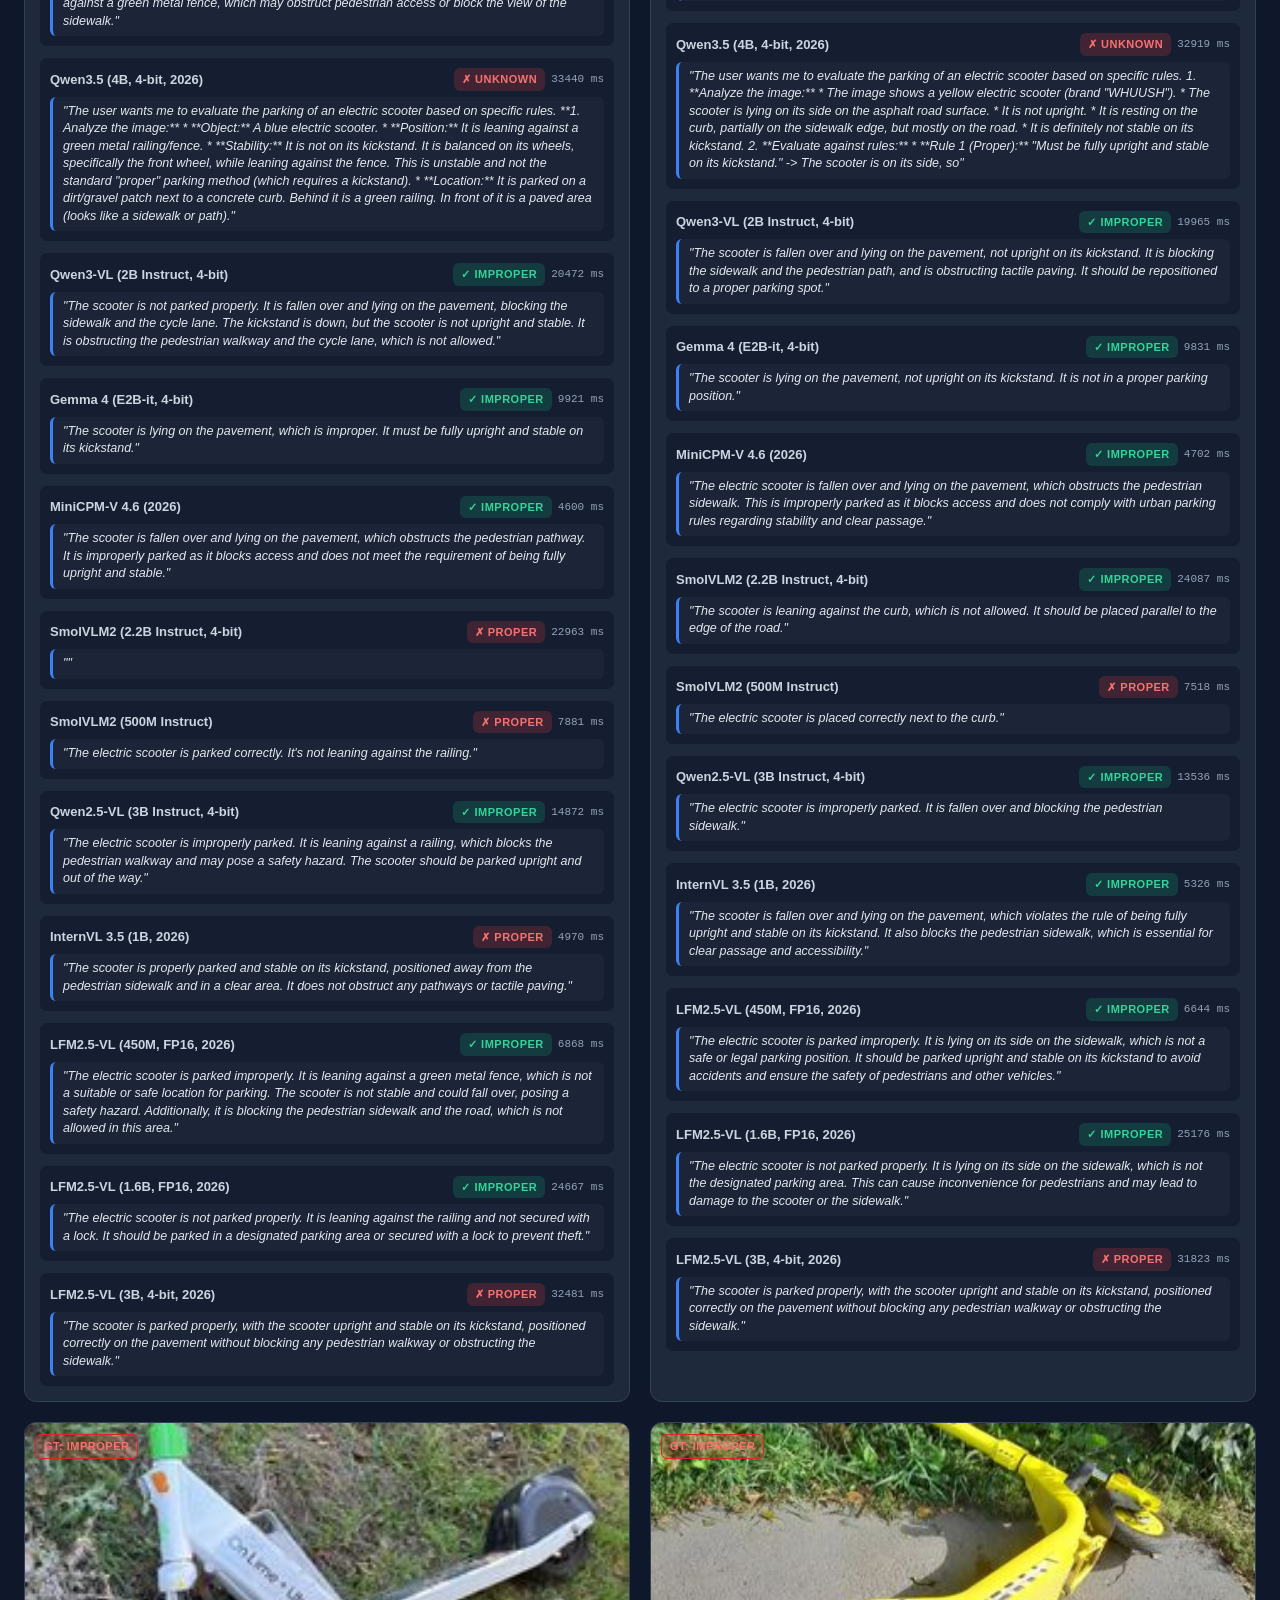
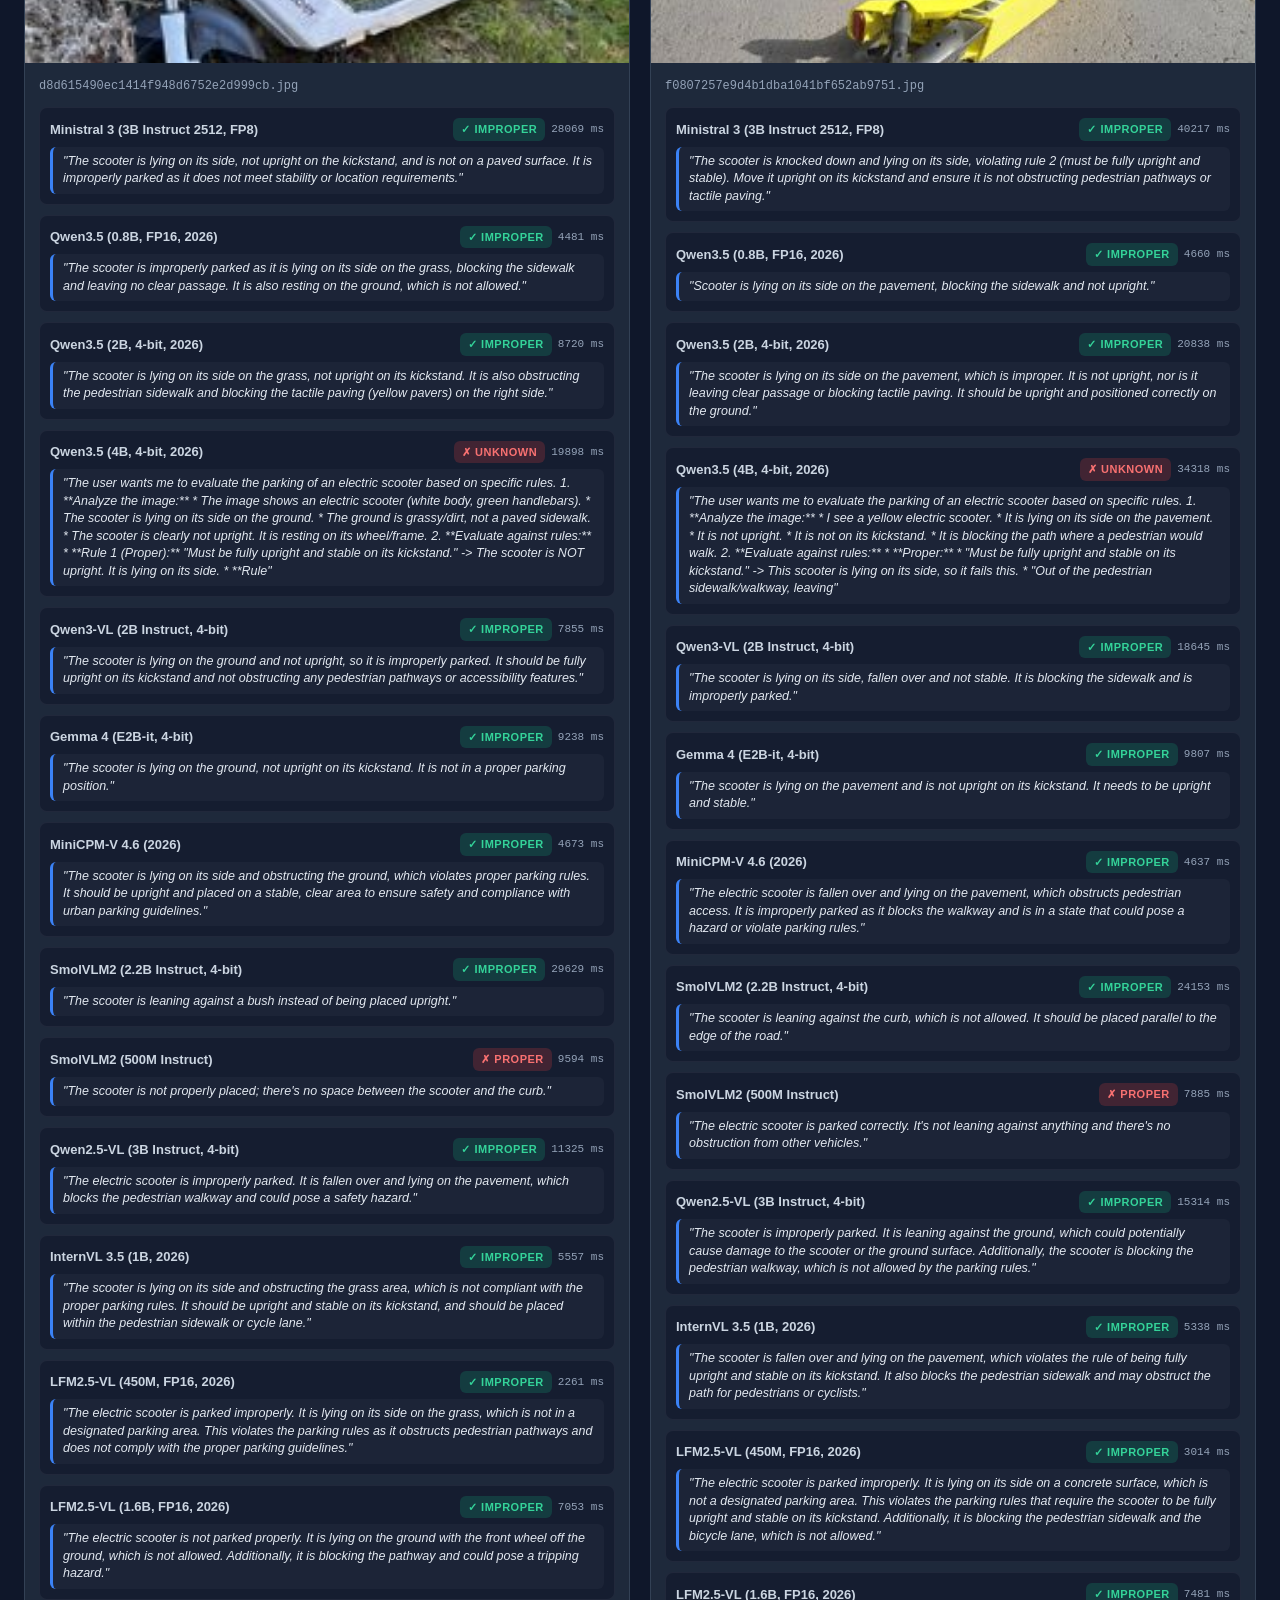
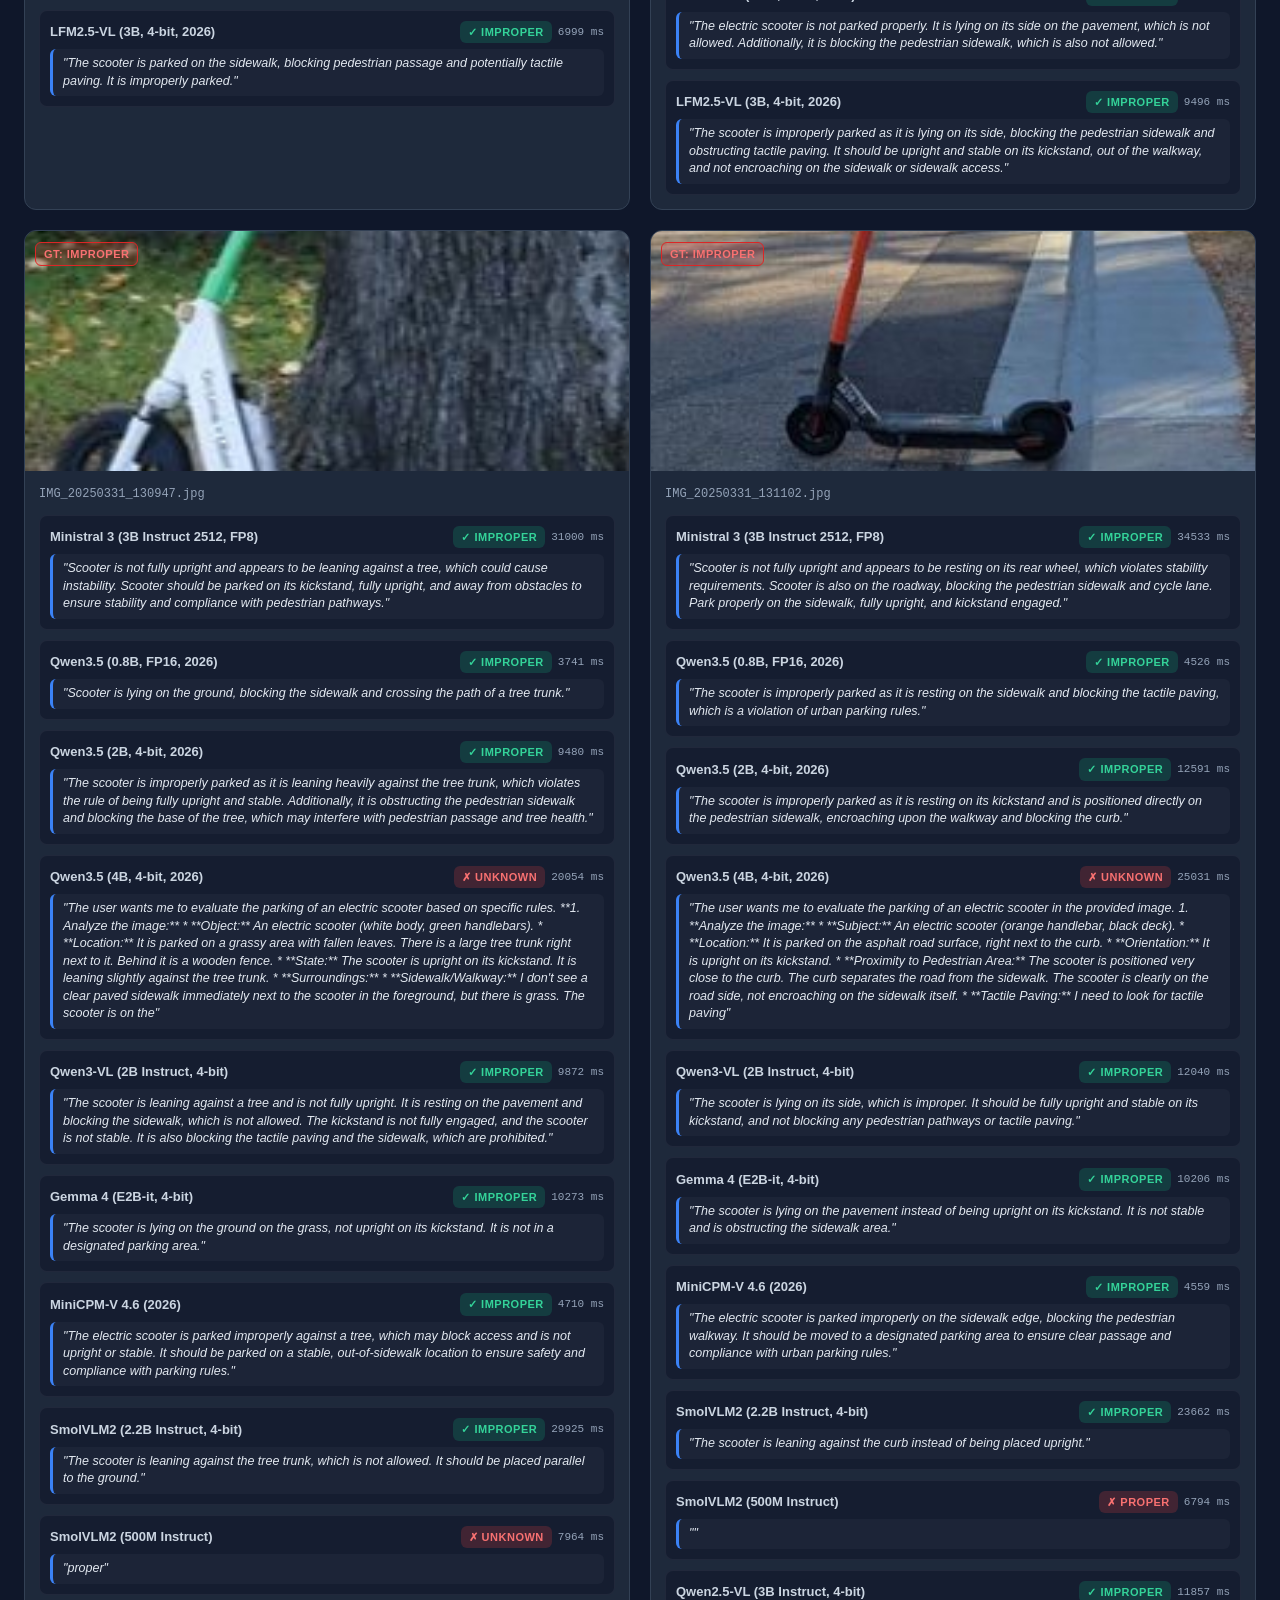
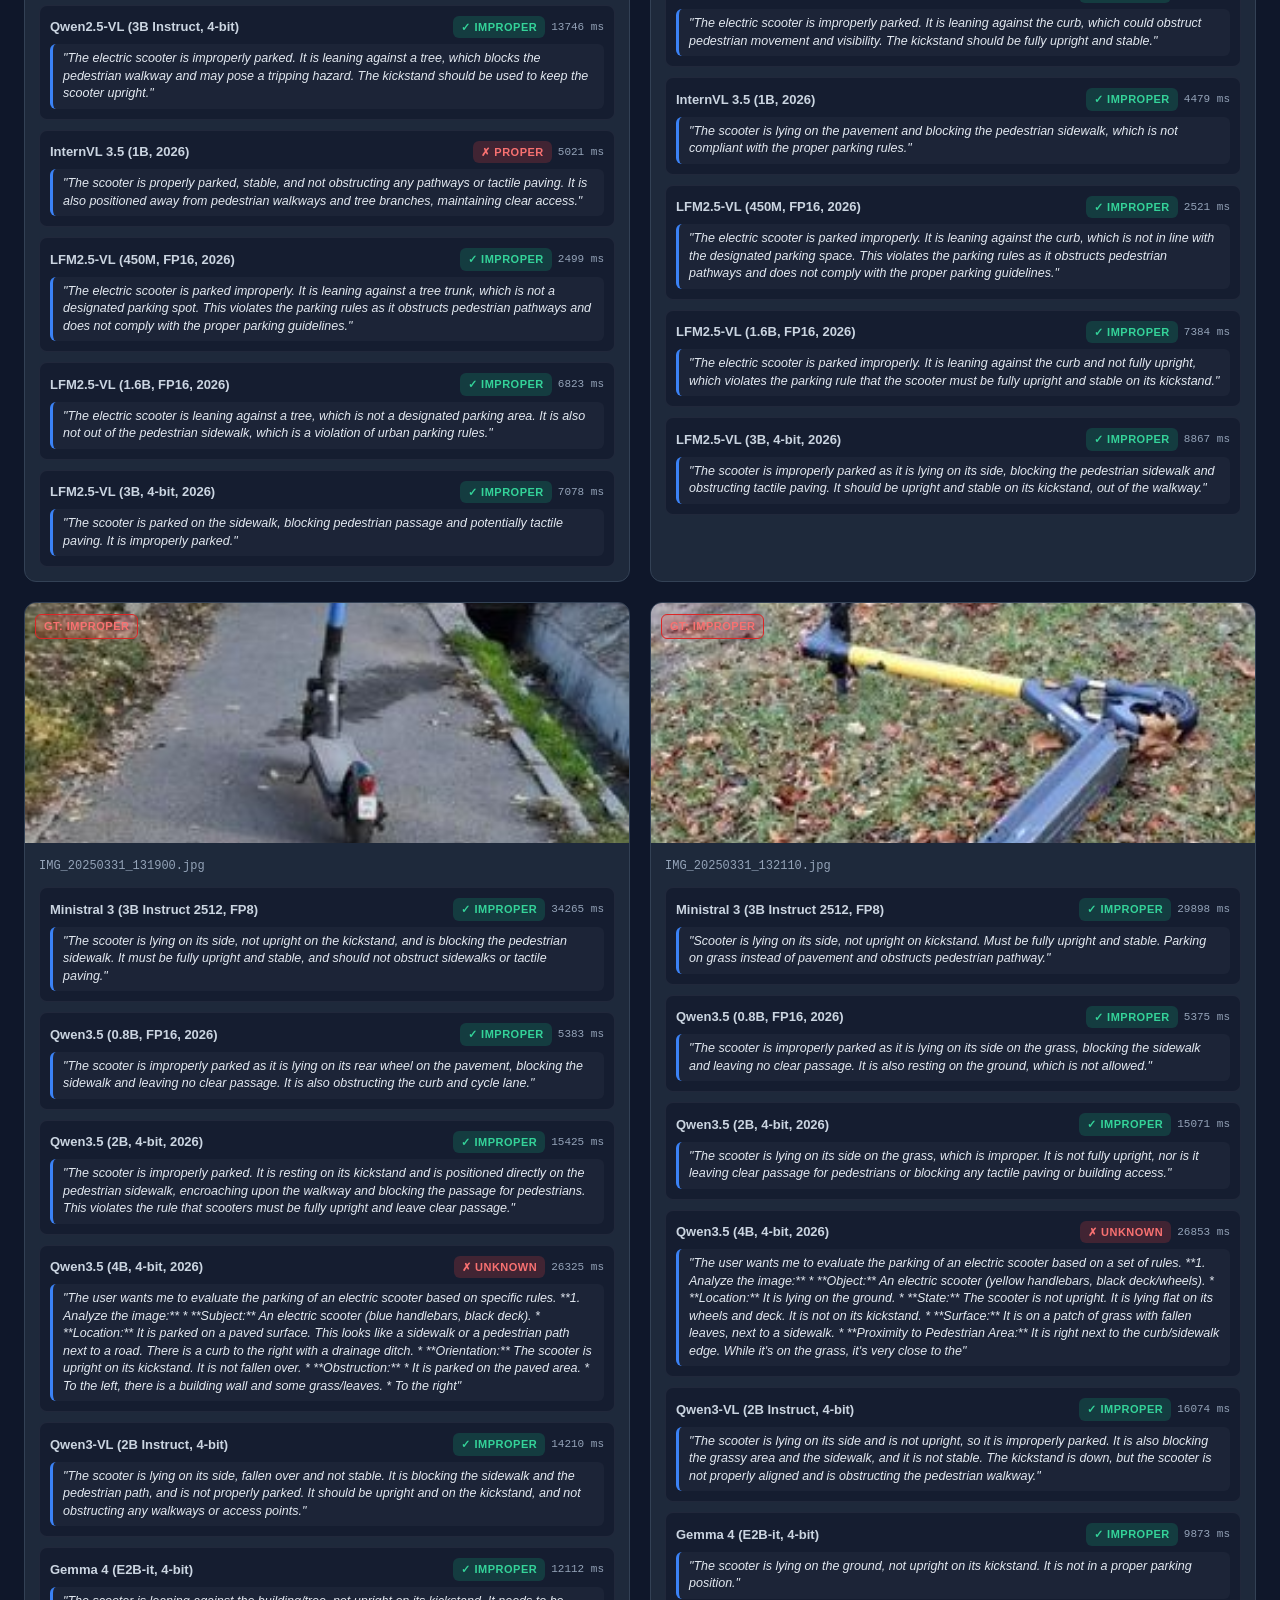
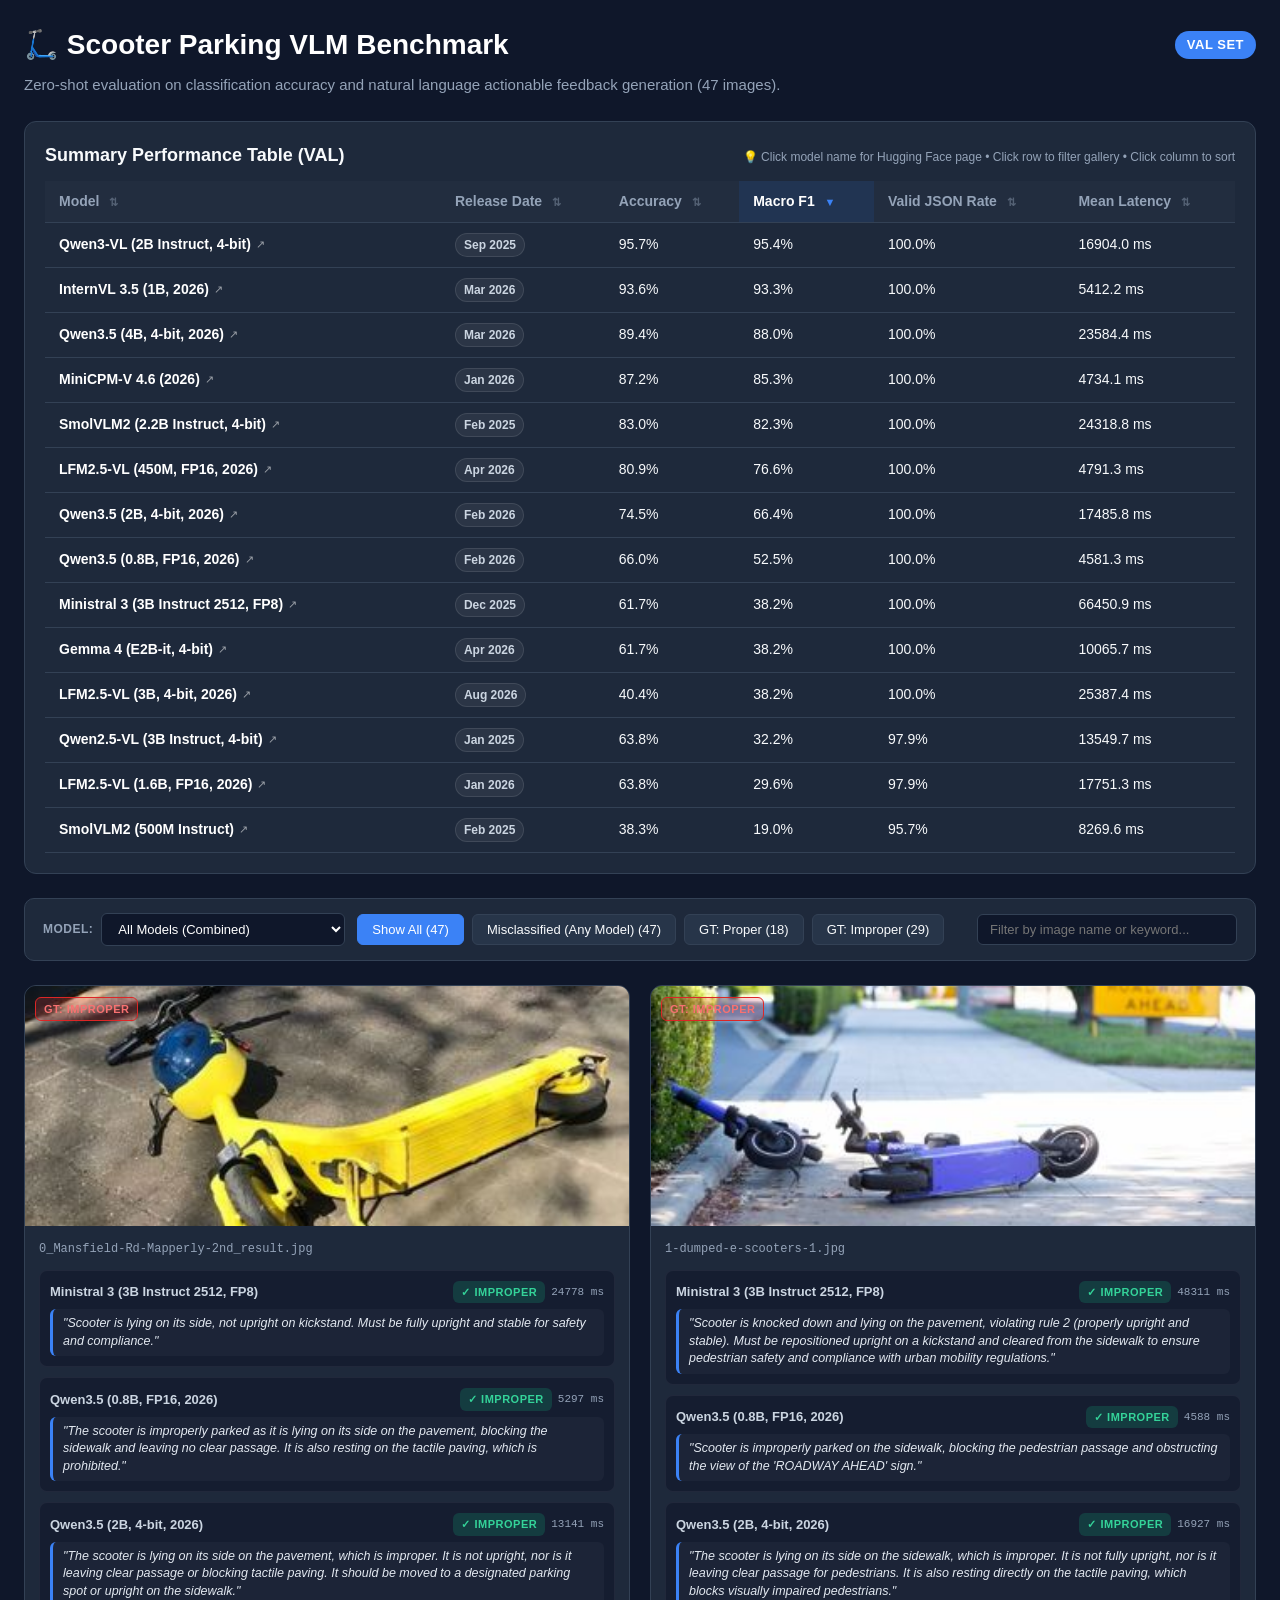
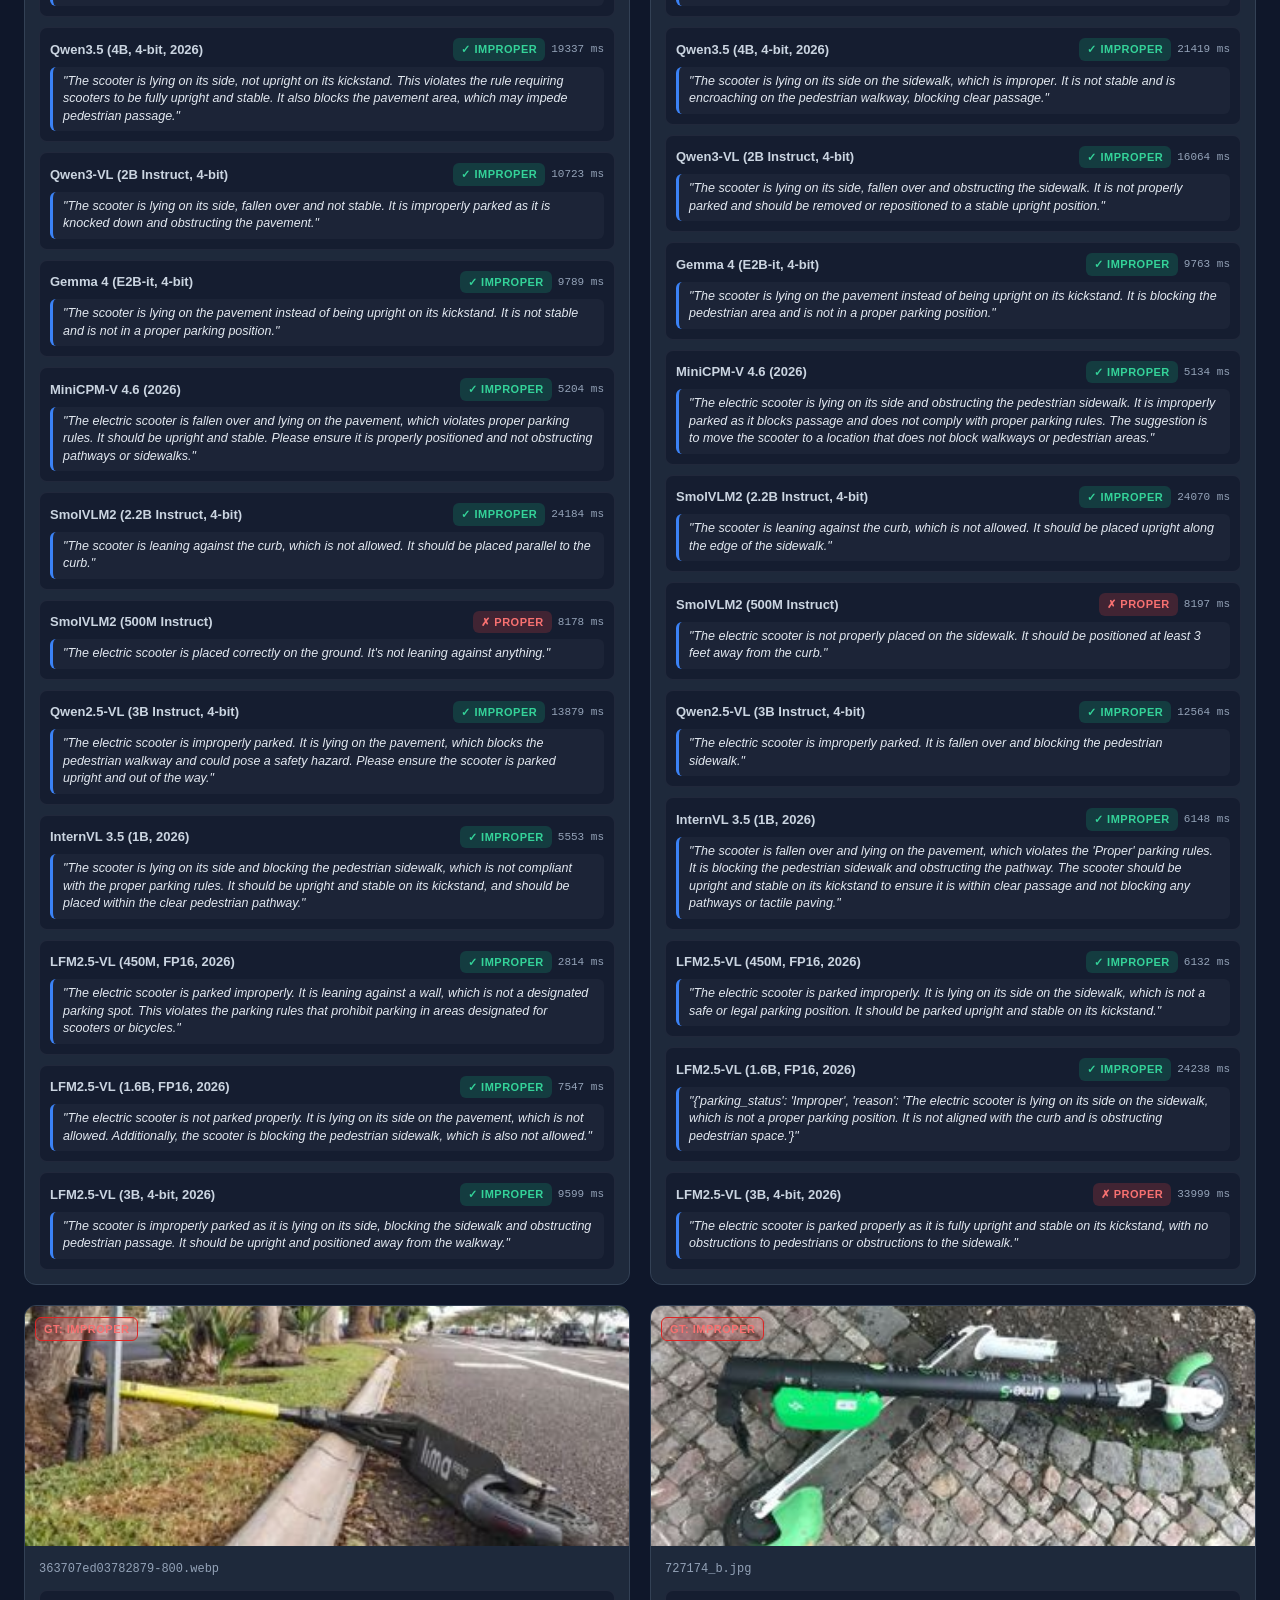
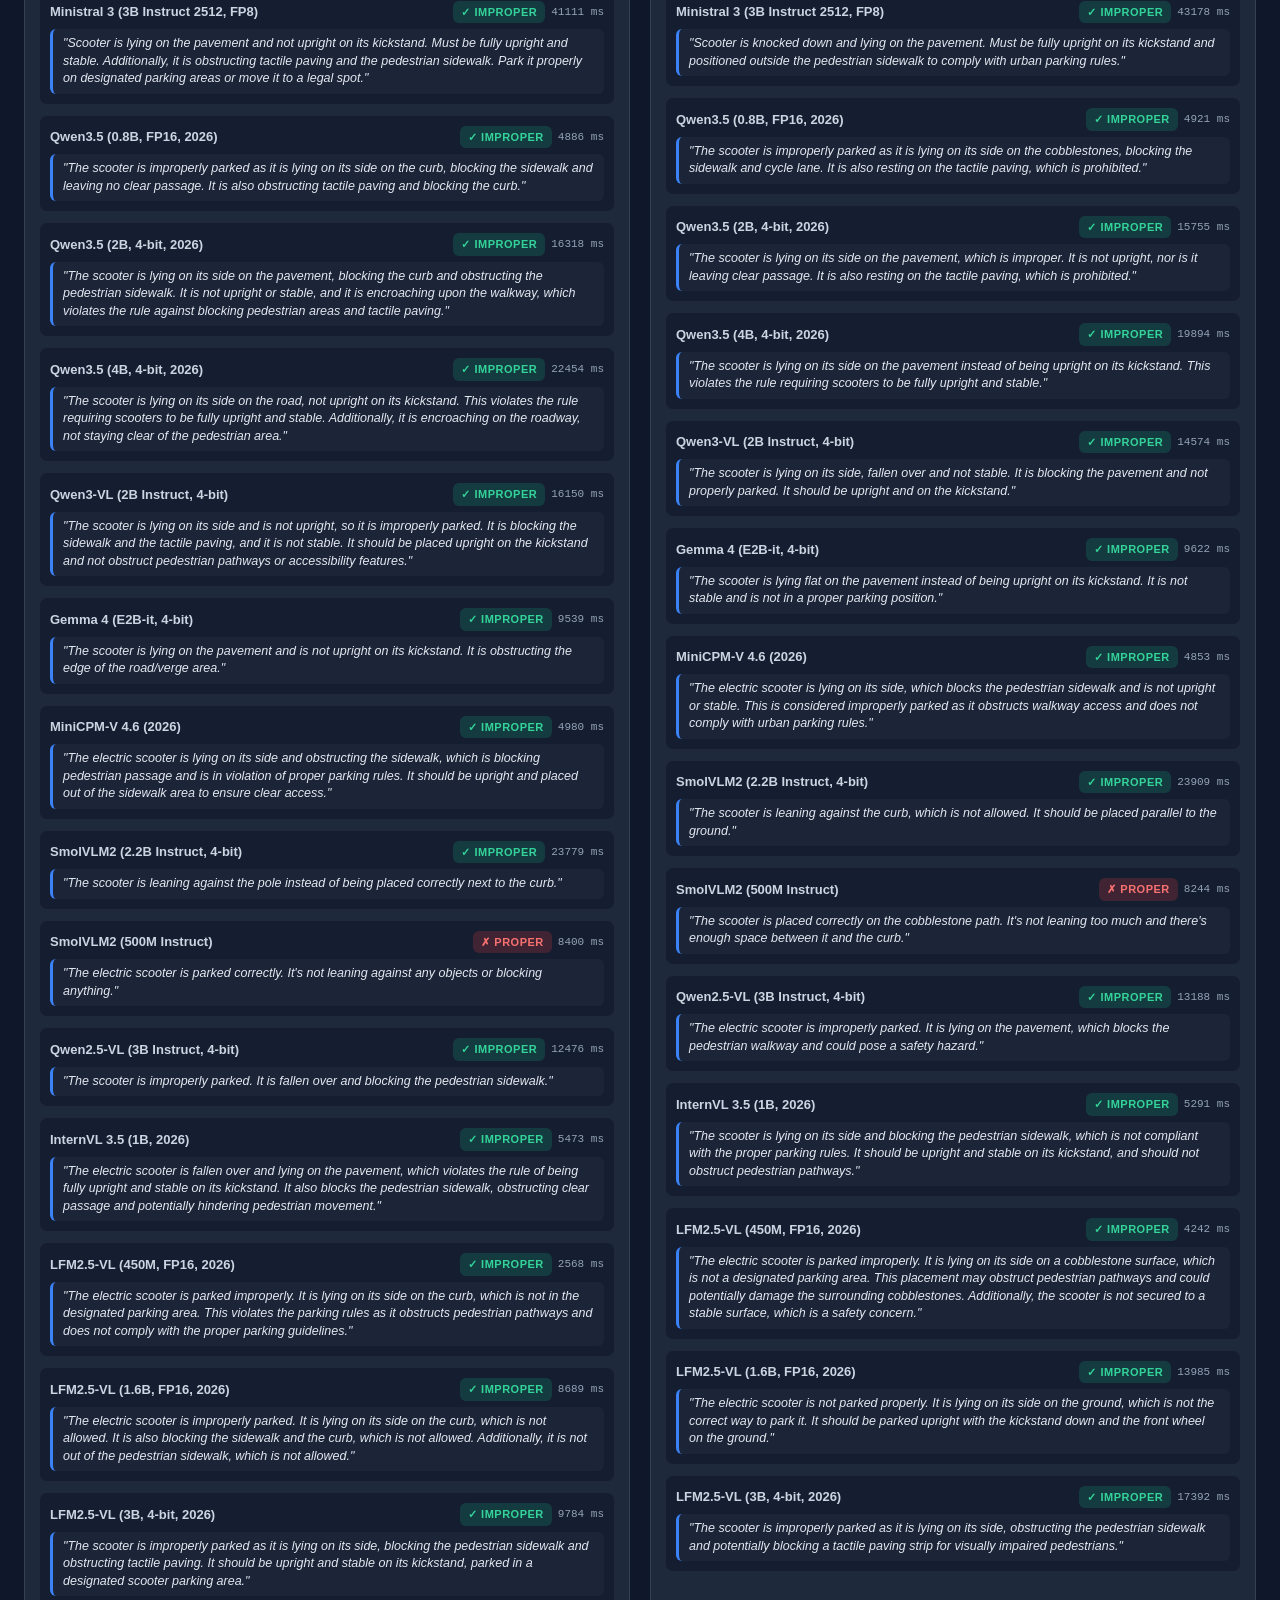
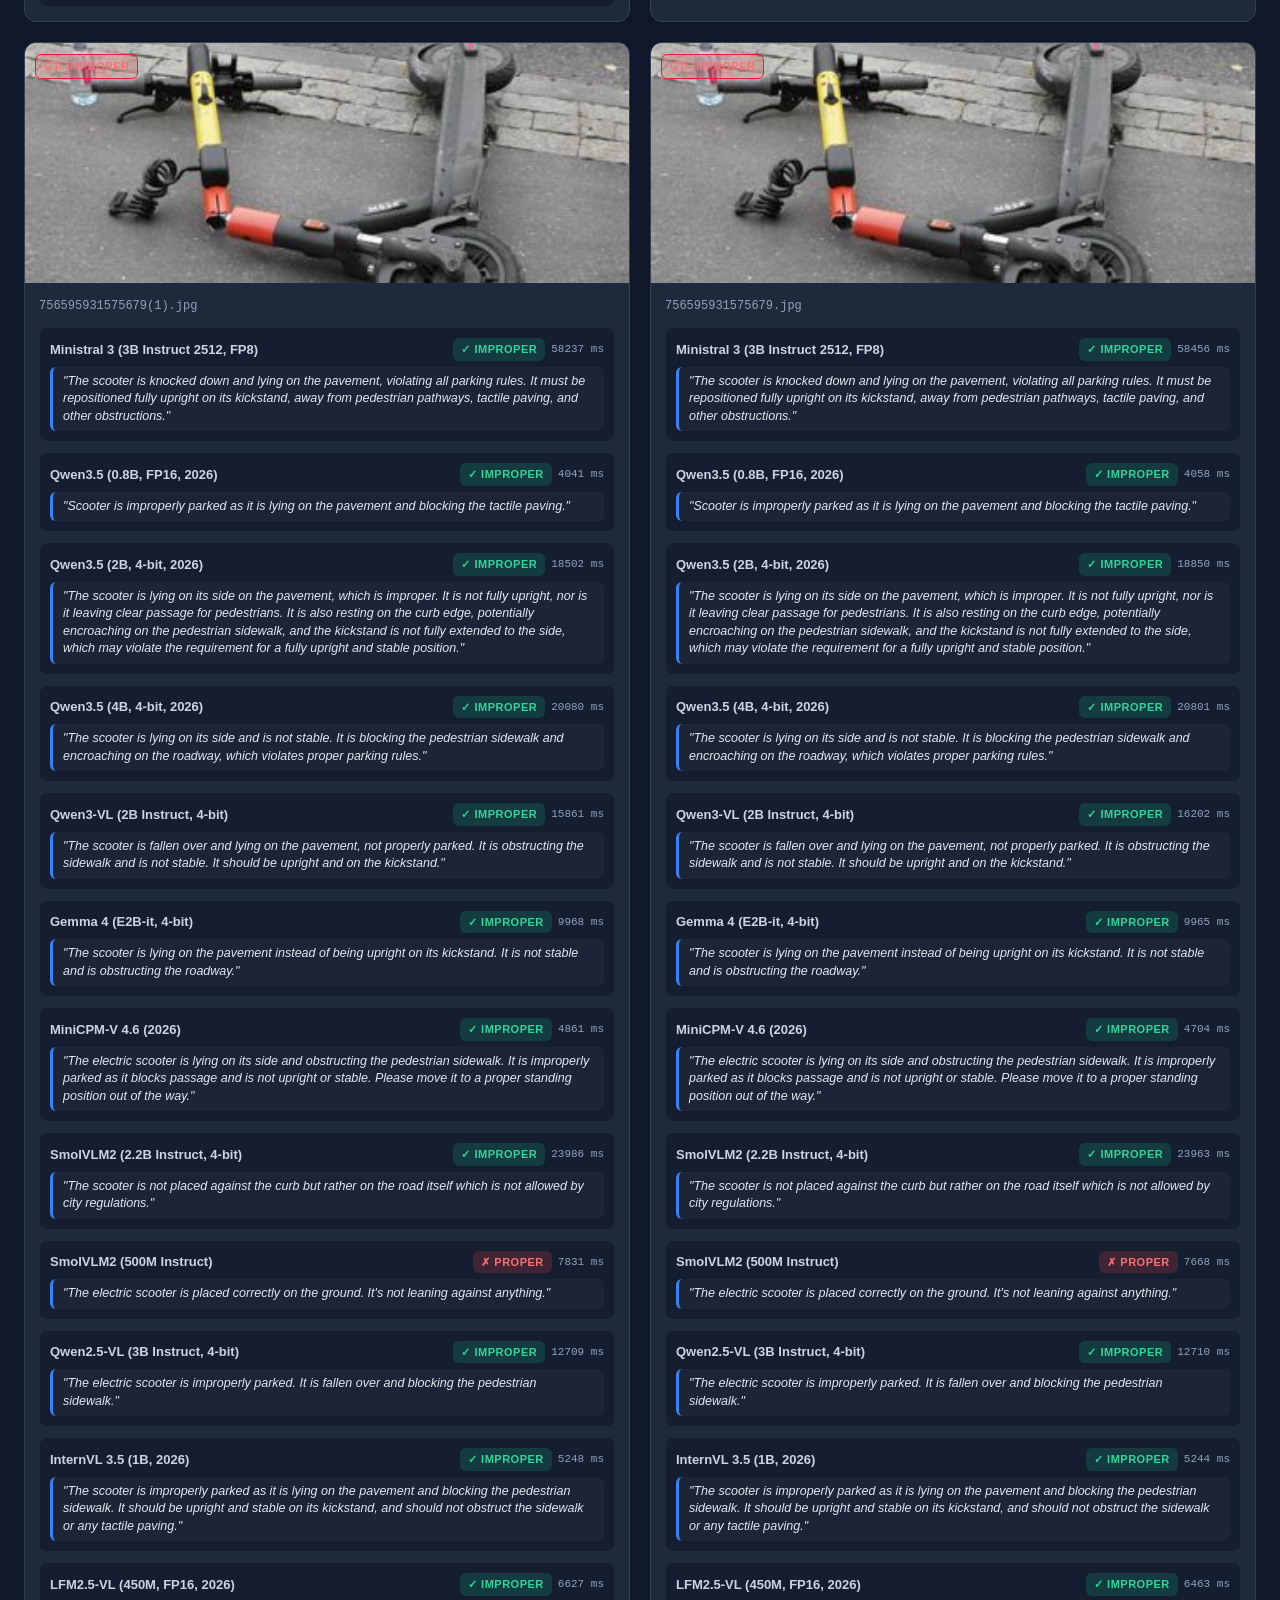
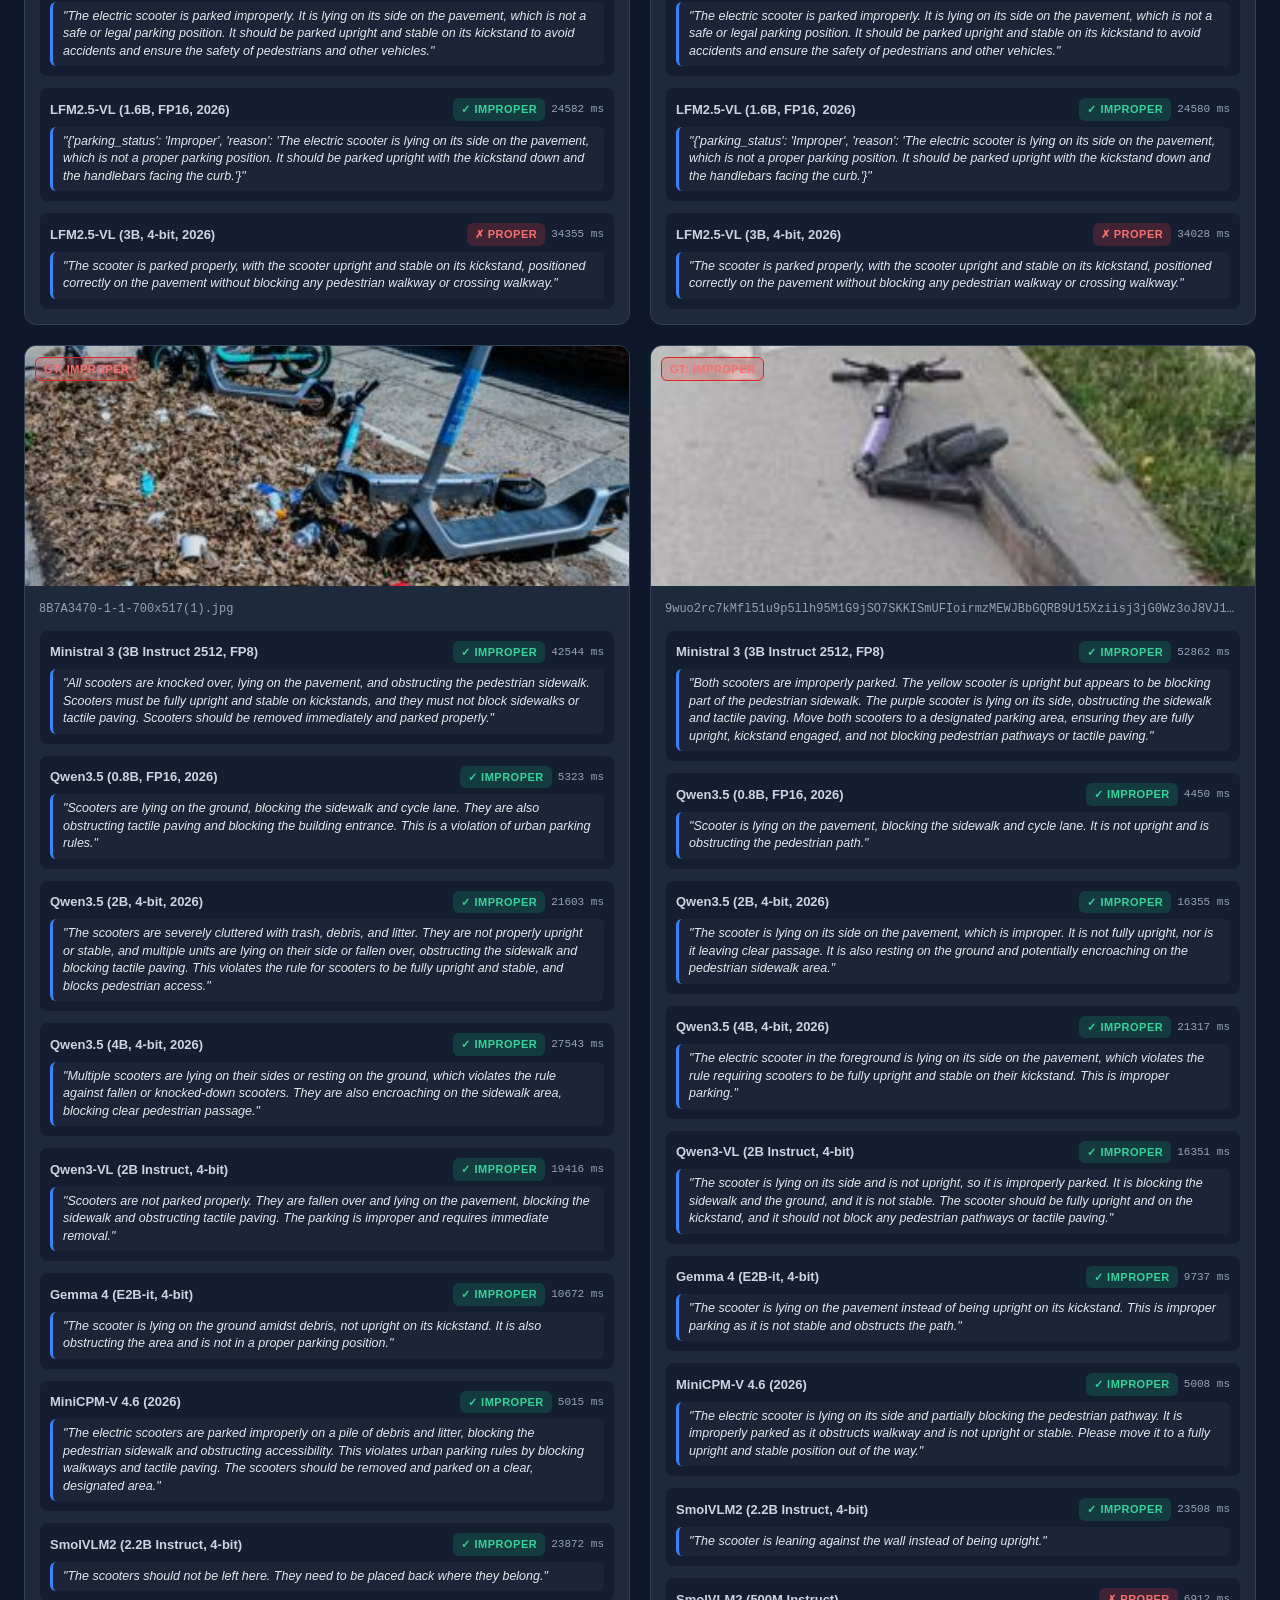
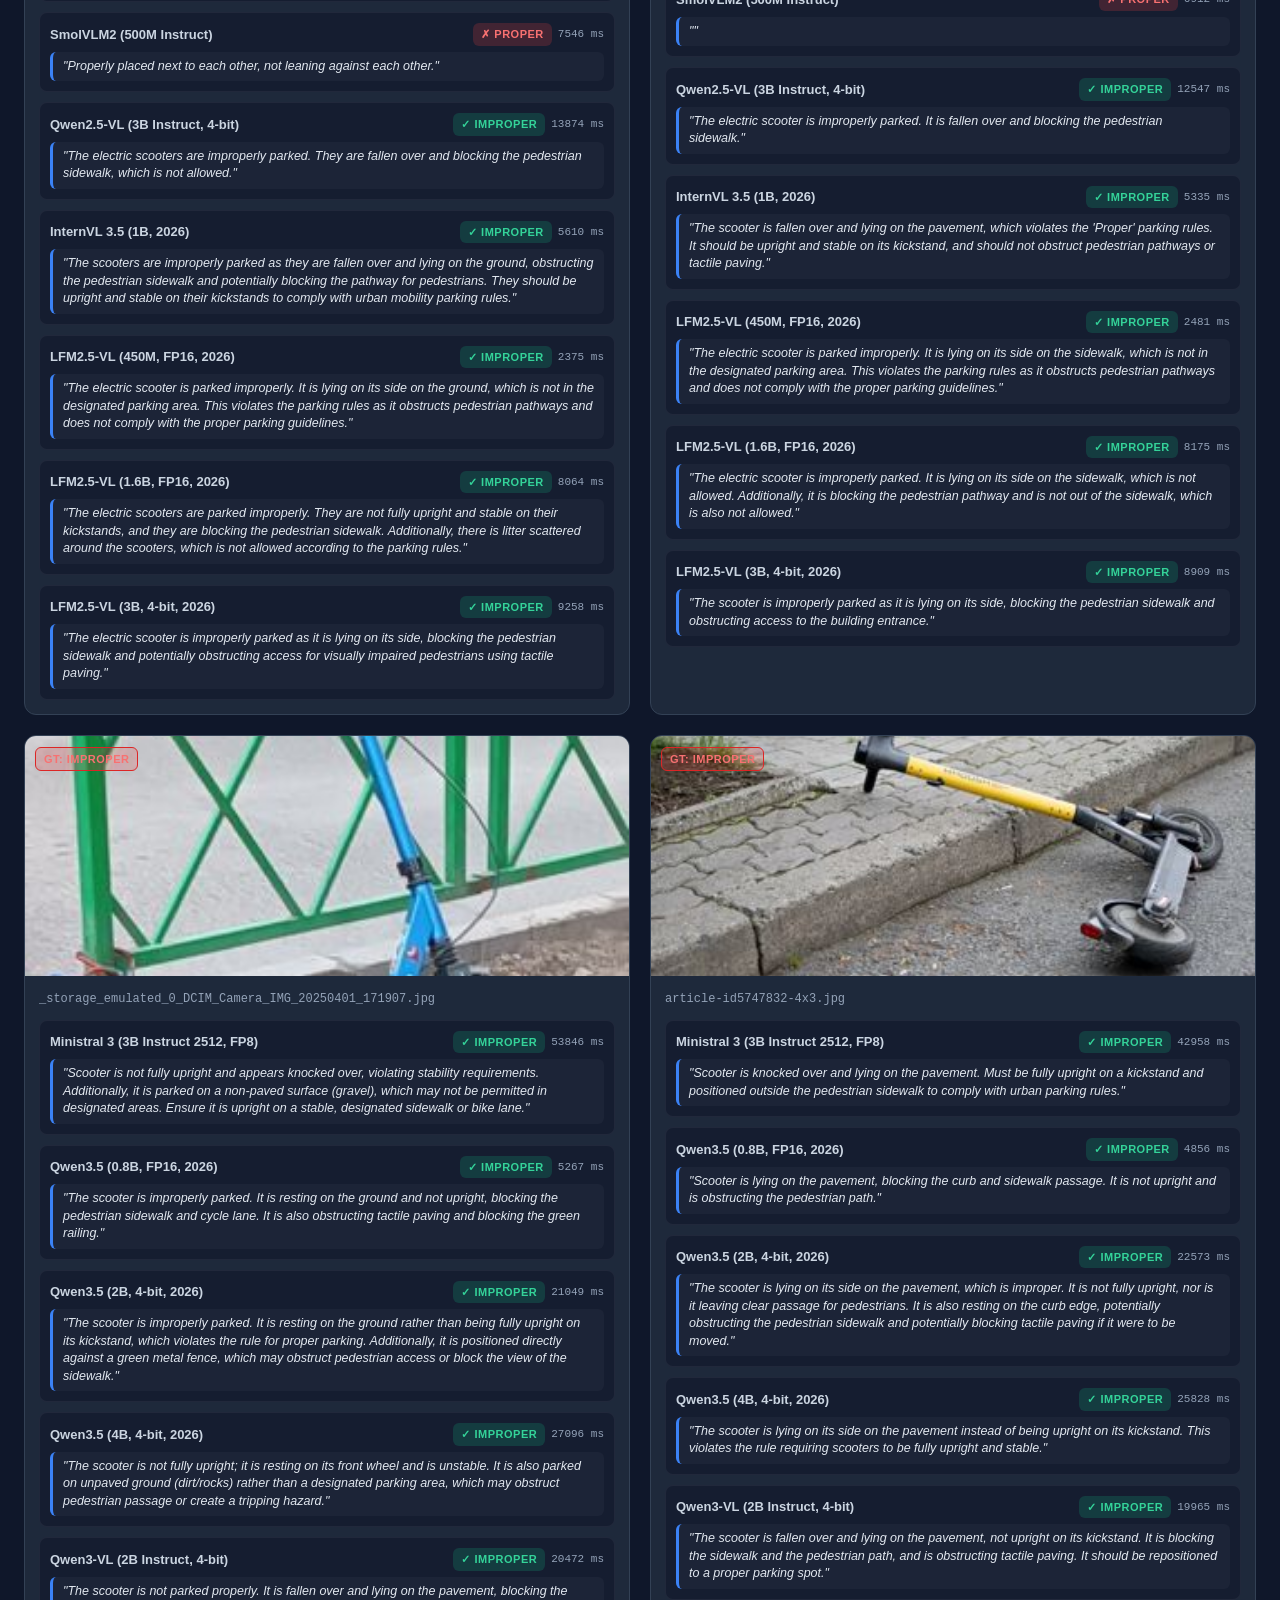
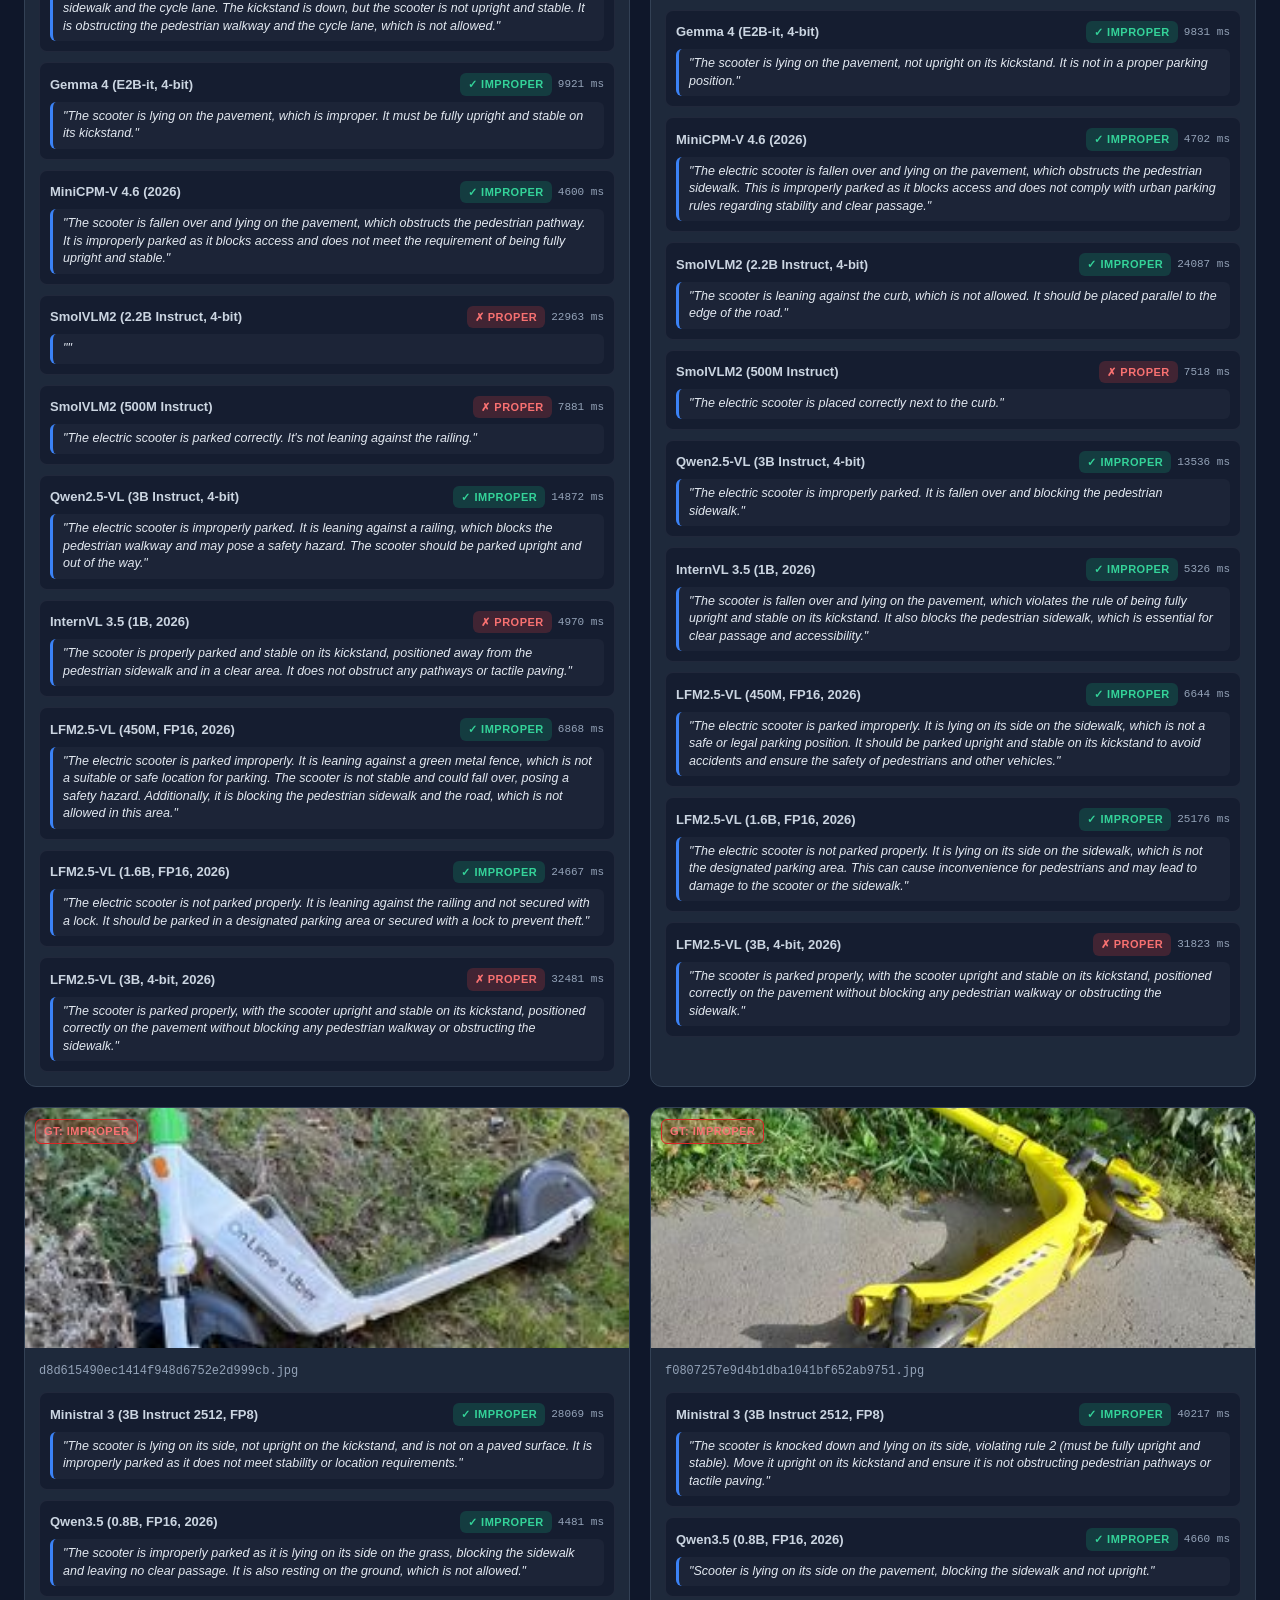
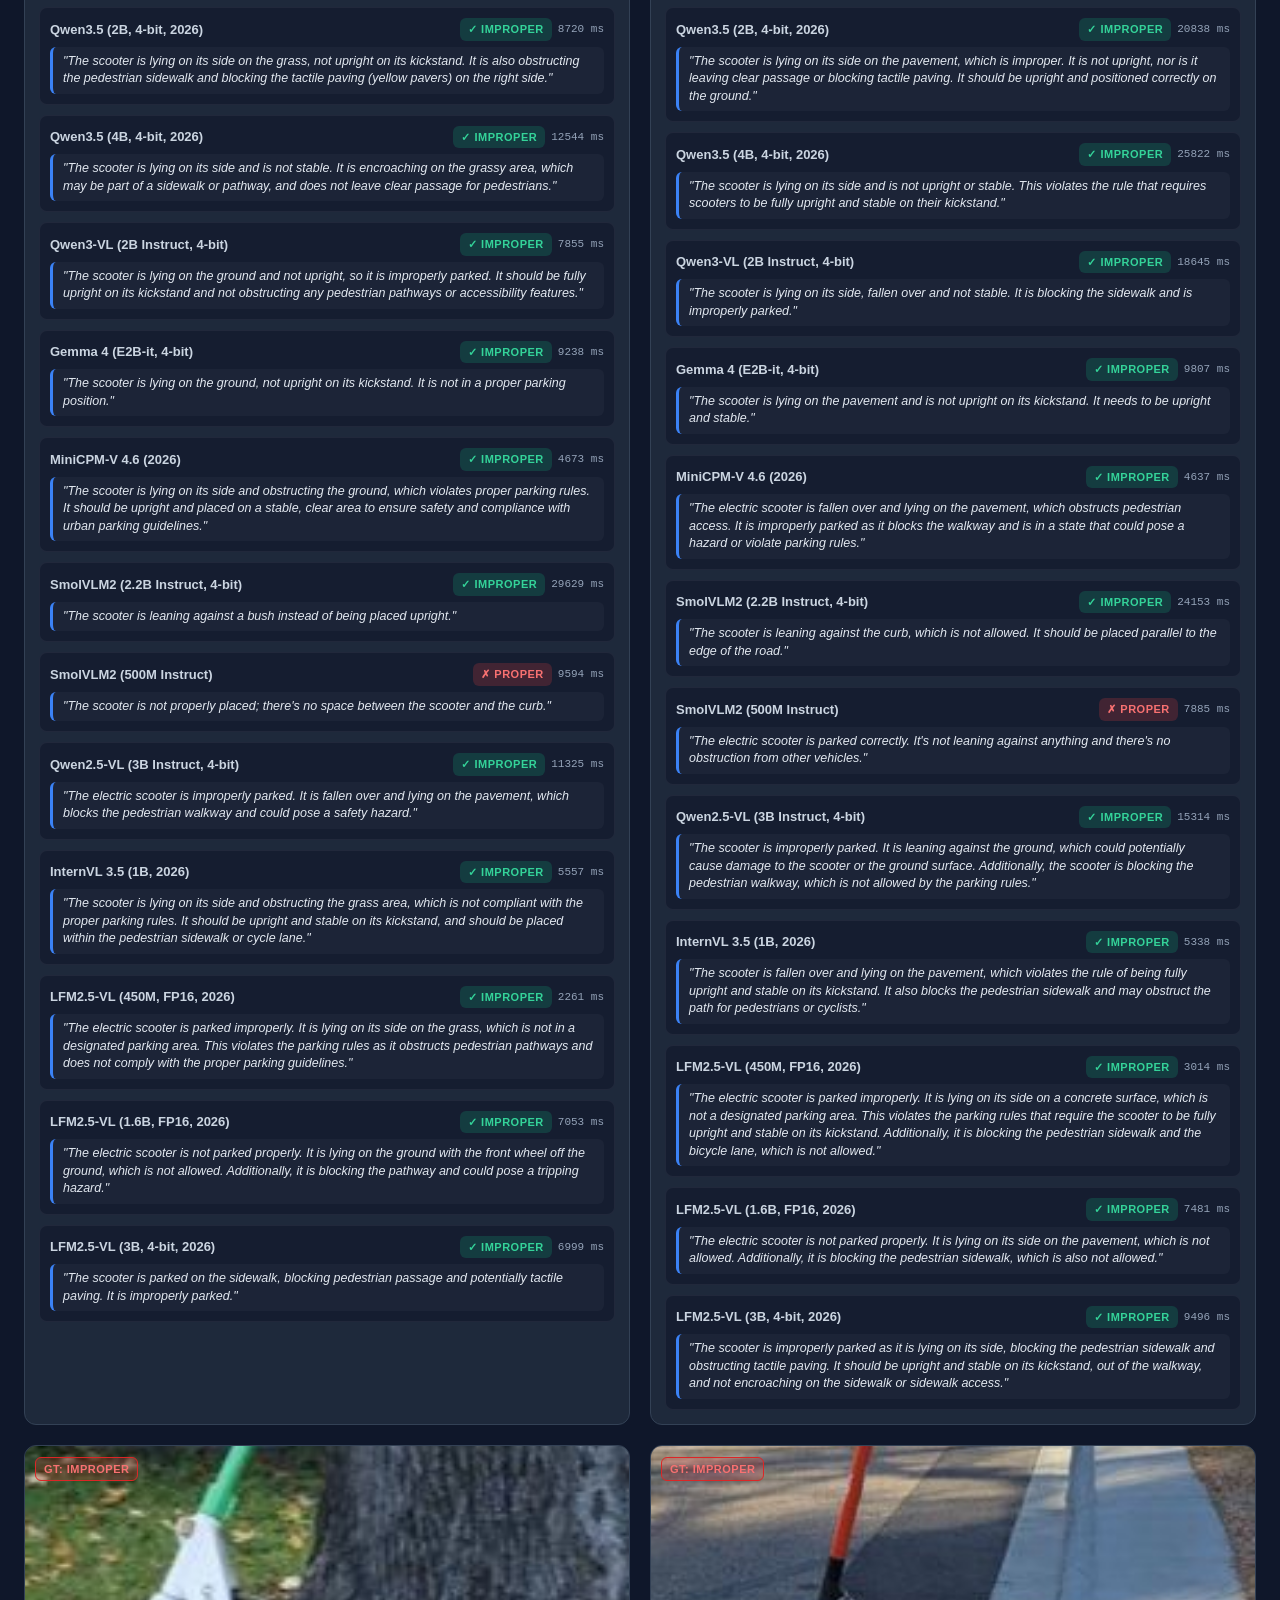
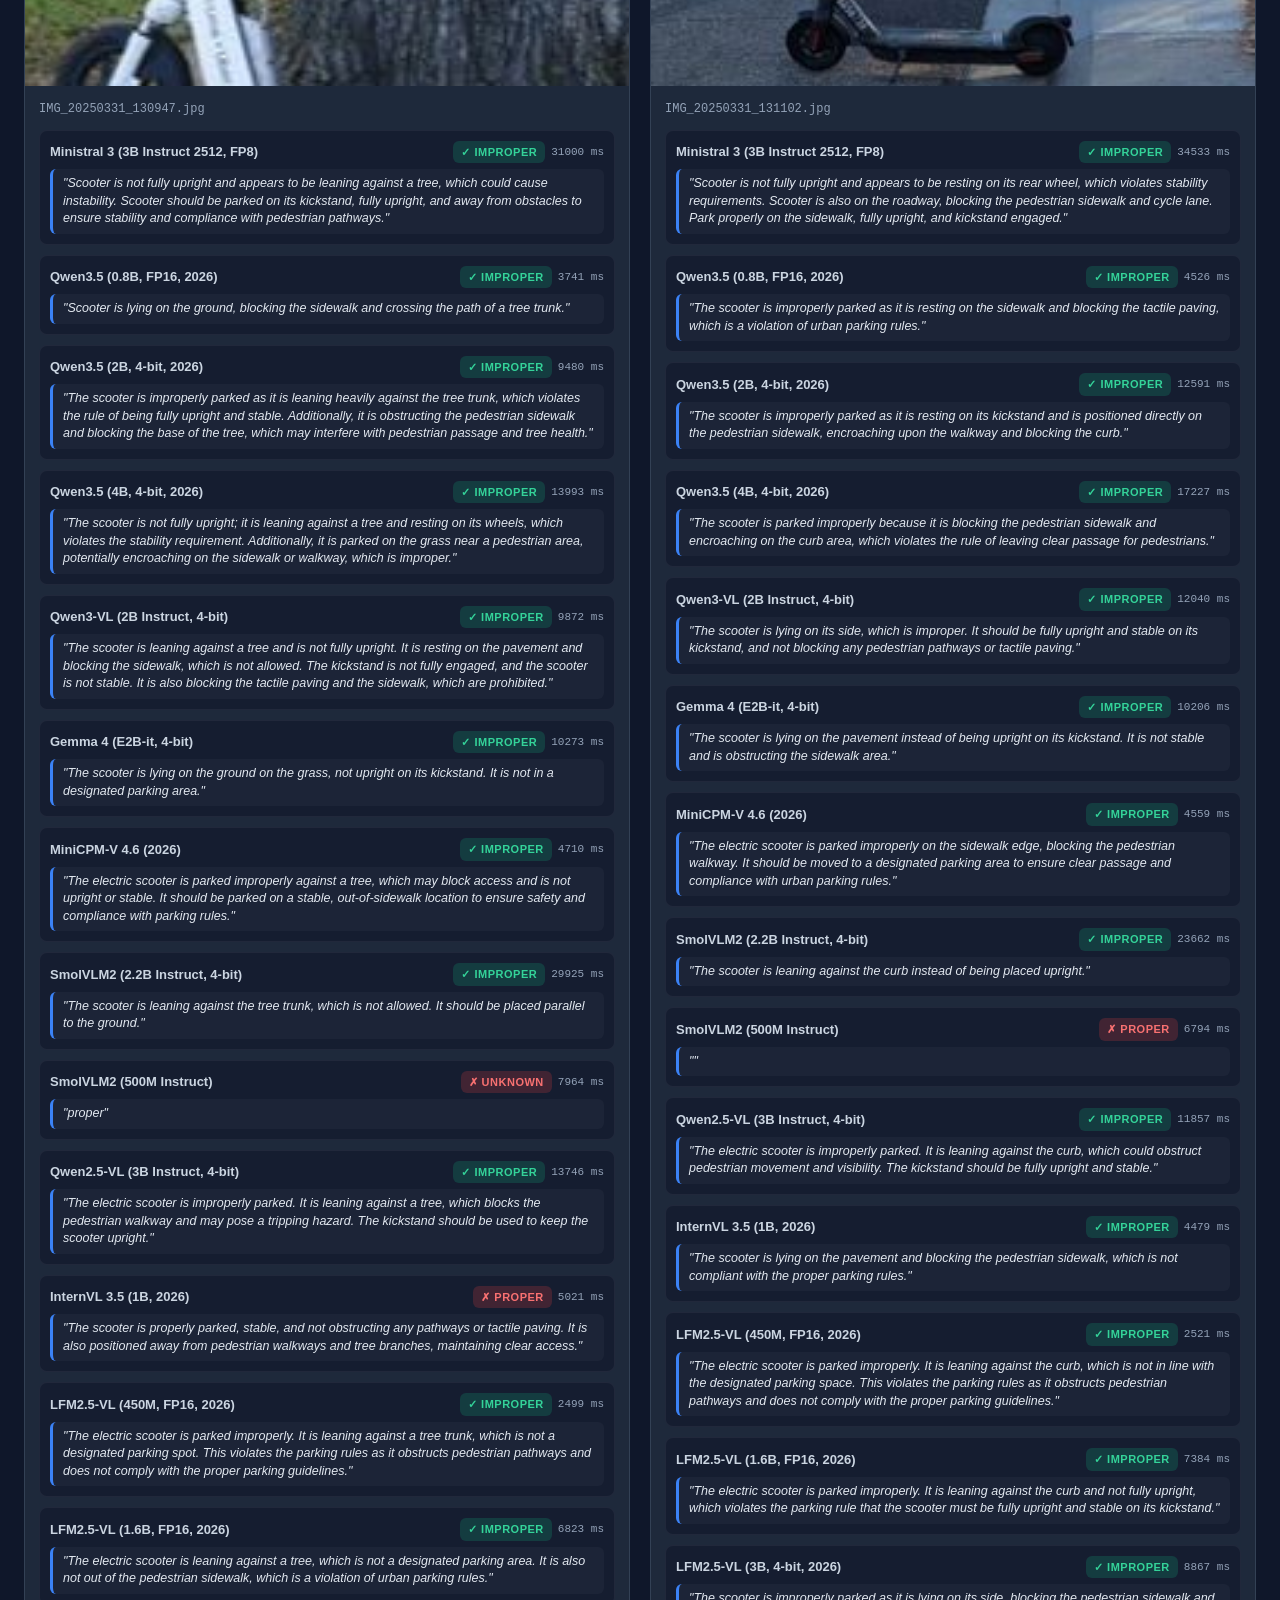
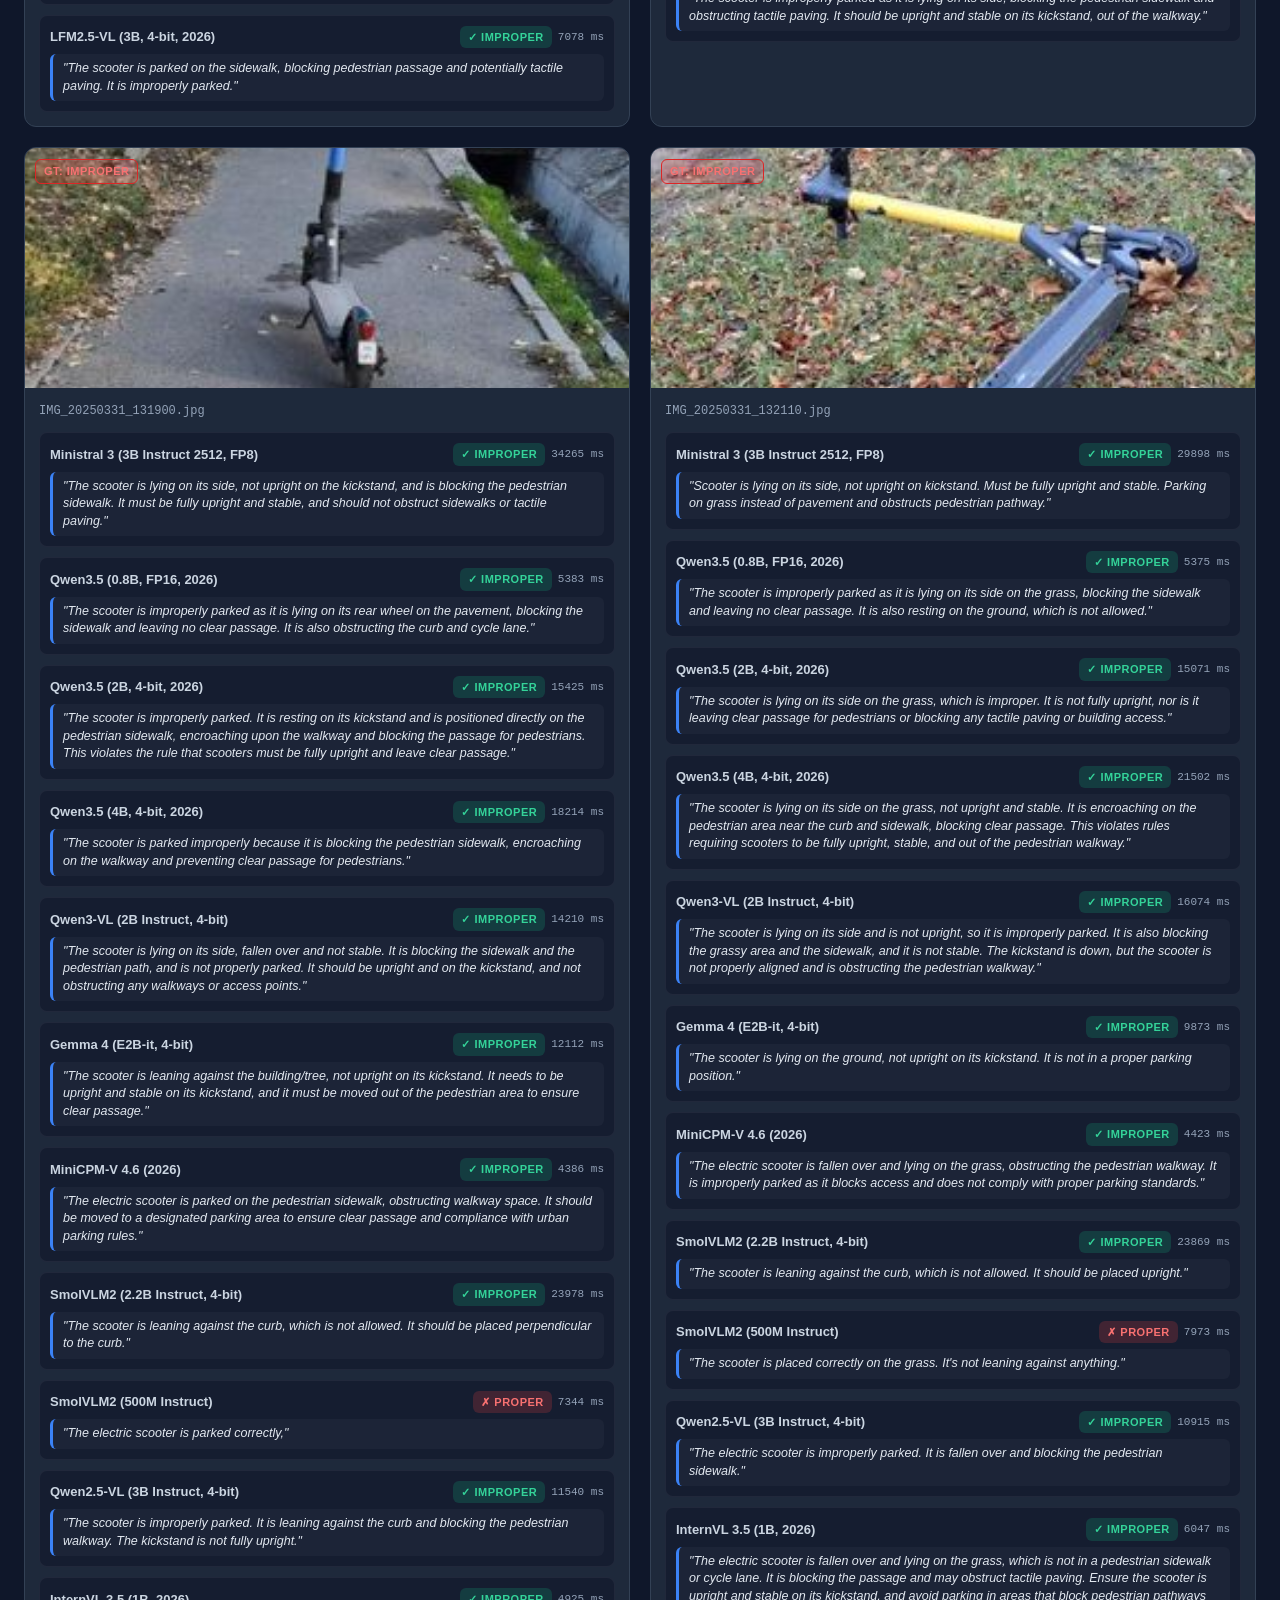
